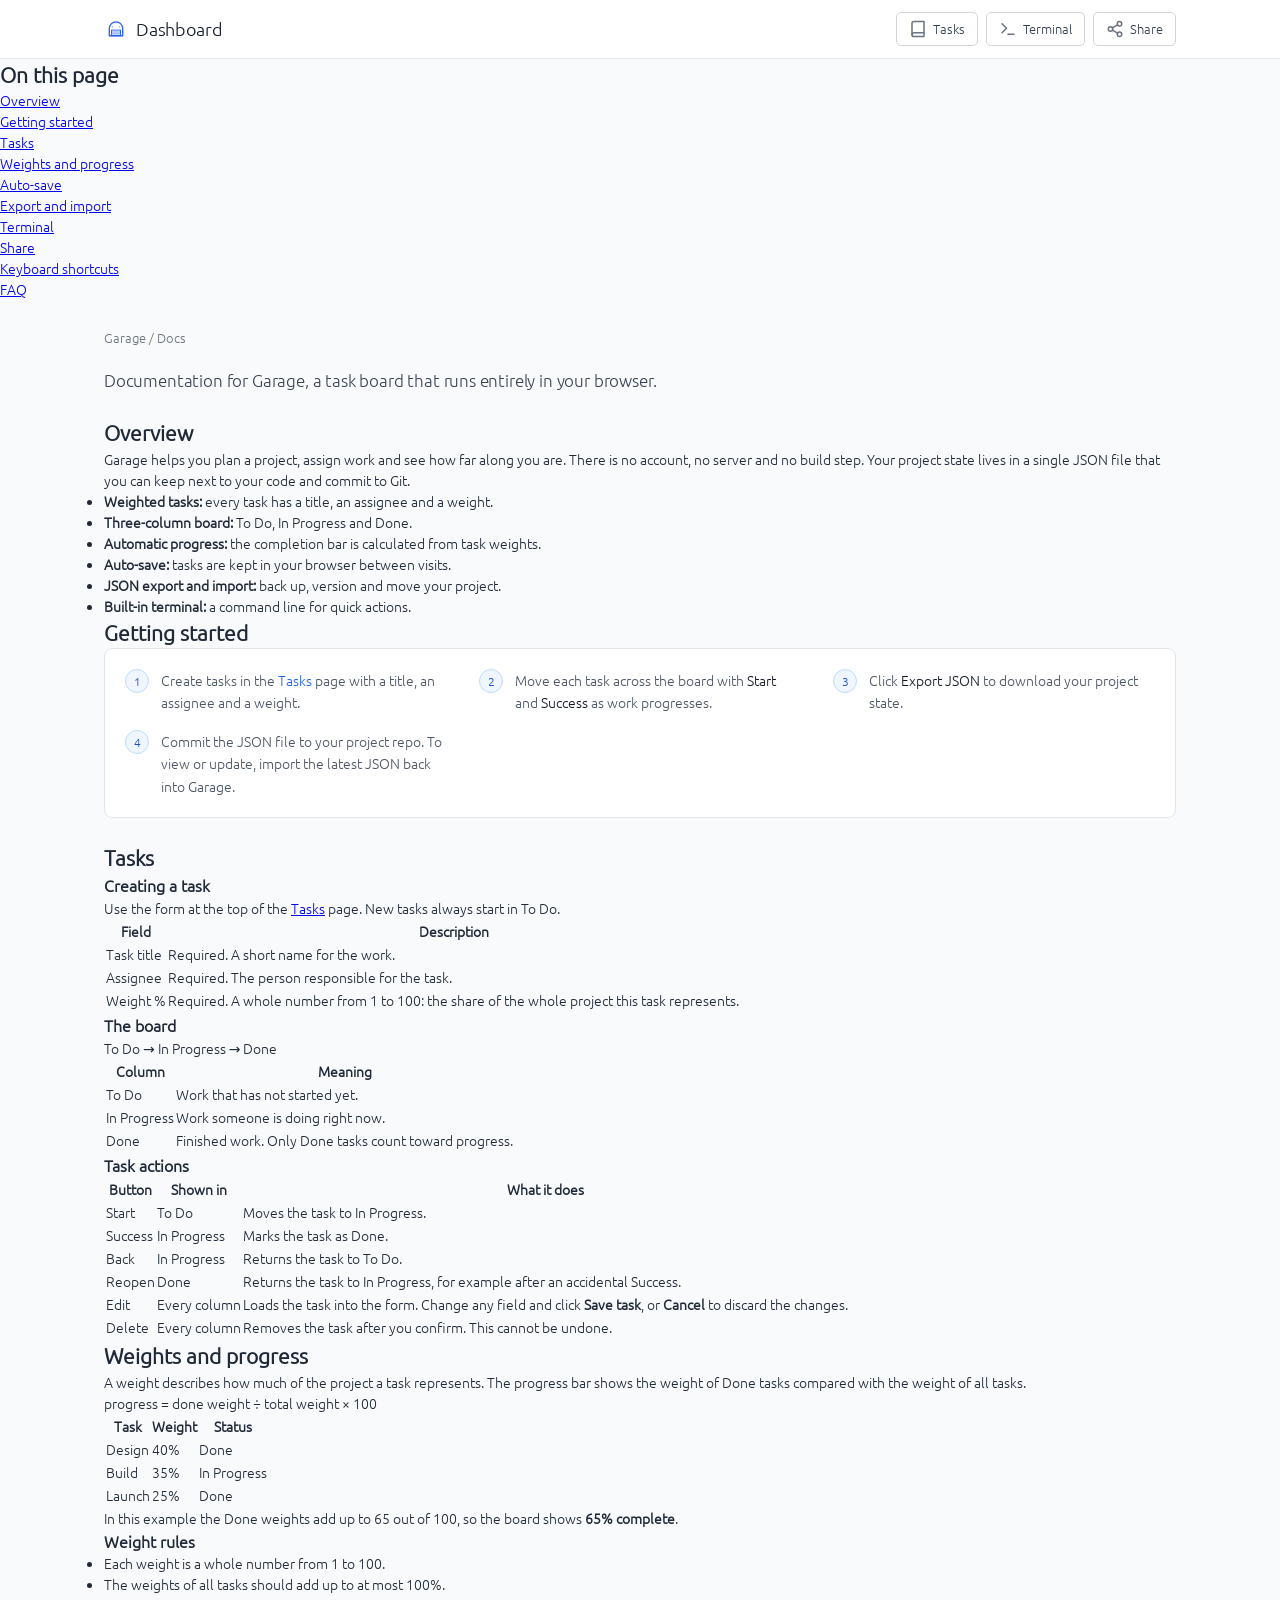
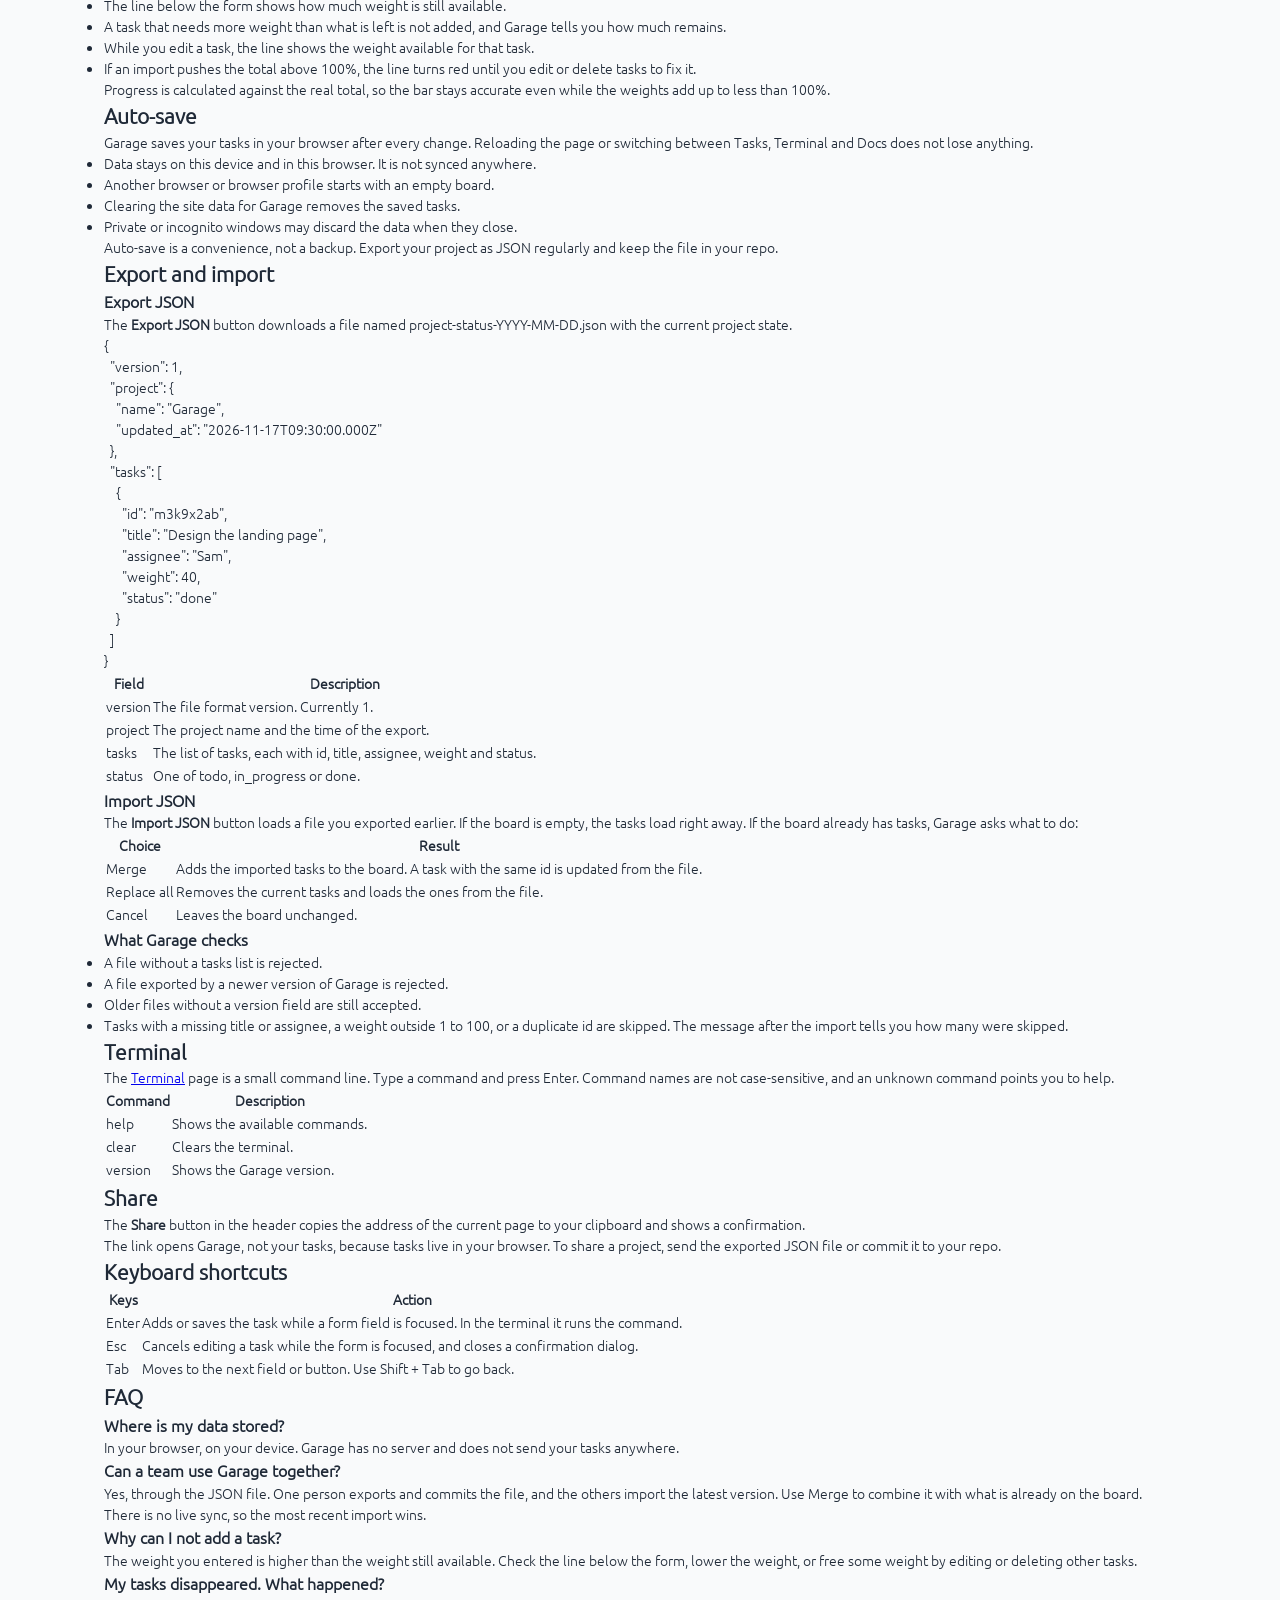
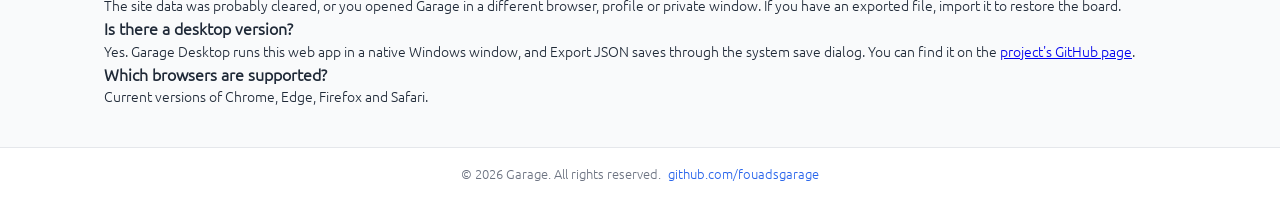
==== index.html @ c6dd8677 "Update index.html" ====
<!DOCTYPE html>
<html lang="en">
<head>
    <meta charset="UTF-8">
    <meta name="viewport" content="width=device-width, initial-scale=1.0">
    <title>Garage</title>

    <link rel="stylesheet" href="dashboard/assets/stylesheets/style.css">

    <script src="dashboard/assets/engines/engine.js" defer></script>
</head>
<body>
    <header class="dp-flex ai-center">
        <div class="brandmark dp-flex ai-center">
            <svg class="brand-logo" xmlns="http://www.w3.org/2000/svg" width="24" height="24" viewBox="0 0 512 512" aria-hidden="true">
                <path d="M112 400 V248 a144 144 0 0 1 288 0 V400 Z" fill="none" stroke="currentColor" stroke-width="28" stroke-linejoin="round"/>
                <rect x="160" y="280" width="192" height="120" fill="none" stroke="currentColor" stroke-width="20"/>
                <line x1="160" y1="320" x2="352" y2="320" stroke="currentColor" stroke-width="14" stroke-linecap="round"/>
                <line x1="160" y1="360" x2="352" y2="360" stroke="currentColor" stroke-width="14" stroke-linecap="round"/>
                <circle cx="176" cy="208" r="12" fill="currentColor"/>
                <circle cx="336" cy="208" r="12" fill="currentColor"/>
            </svg>
            <h1>Dashboard</h1>
        </div>
        <nav class="dp-flex ai-center">
            <a href="tasks.html" class="dp-flex ai-center jc-center">
                <svg xmlns="http://www.w3.org/2000/svg" width="18" height="18" viewBox="0 0 24 24"
                    fill="none" stroke="currentColor" stroke-width="2"
                    stroke-linecap="round" stroke-linejoin="round" aria-hidden="true">
                    <path d="M4 19.5A2.5 2.5 0 0 1 6.5 17H20"/>
                    <path d="M6.5 2H20v20H6.5A2.5 2.5 0 0 1 4 19.5v-15A2.5 2.5 0 0 1 6.5 2z"/>
                </svg>
                Tasks
            </a>
            <a href="terminal.html" class="dp-flex ai-center jc-center">
                <svg xmlns="http://www.w3.org/2000/svg" width="18" height="18" viewBox="0 0 24 24"
                    fill="none" stroke="currentColor" stroke-width="2"
                    stroke-linecap="round" stroke-linejoin="round" aria-hidden="true">
                    <polyline points="4 17 10 11 4 5"/>
                    <line x1="12" y1="19" x2="20" y2="19"/>
                </svg>
                Terminal
            </a>
            <a href="" class="dp-flex ai-center jc-center" id="share-btn">
                <svg xmlns="http://www.w3.org/2000/svg" width="18" height="18" viewBox="0 0 24 24"
                    fill="none" stroke="currentColor" stroke-width="2"
                    stroke-linecap="round" stroke-linejoin="round" aria-hidden="true">
                    <circle cx="18" cy="5" r="3"/>
                    <circle cx="6" cy="12" r="3"/>
                    <circle cx="18" cy="19" r="3"/>
                    <line x1="8.59" y1="13.51" x2="15.42" y2="17.49"/>
                    <line x1="15.41" y1="6.51" x2="8.59" y2="10.49"/>
                </svg>
                Share
            </a>
        </nav>
    </header>
    <main class="docs">
        <aside class="docs-nav">
            <h2>On this page</h2>
            <nav aria-label="Documentation">
                <ul>
                    <li><a href="#overview">Overview</a></li>
                    <li><a href="#getting-started">Getting started</a></li>
                    <li><a href="#tasks">Tasks</a></li>
                    <li><a href="#weights">Weights and progress</a></li>
                    <li><a href="#auto-save">Auto-save</a></li>
                    <li><a href="#export-import">Export and import</a></li>
                    <li><a href="#terminal">Terminal</a></li>
                    <li><a href="#share">Share</a></li>
                    <li><a href="#shortcuts">Keyboard shortcuts</a></li>
                    <li><a href="#faq">FAQ</a></li>
                </ul>
            </nav>
        </aside>
        <article>
            <section class="route">
                <p>Garage / Docs</p>
            </section>
            <section class="welcome-message">
                <p>Documentation for Garage, a task board that runs entirely in your browser.</p>
            </section>

            <section class="doc" id="overview">
                <h2>Overview</h2>
                <p>Garage helps you plan a project, assign work and see how far along you are. There is no account, no server and no build step. Your project state lives in a single JSON file that you can keep next to your code and commit to Git.</p>
                <ul>
                    <li><strong>Weighted tasks:</strong> every task has a title, an assignee and a weight.</li>
                    <li><strong>Three-column board:</strong> To Do, In Progress and Done.</li>
                    <li><strong>Automatic progress:</strong> the completion bar is calculated from task weights.</li>
                    <li><strong>Auto-save:</strong> tasks are kept in your browser between visits.</li>
                    <li><strong>JSON export and import:</strong> back up, version and move your project.</li>
                    <li><strong>Built-in terminal:</strong> a command line for quick actions.</li>
                </ul>
            </section>

            <section class="doc" id="getting-started">
                <h2>Getting started</h2>
                <div class="guide">
                    <div class="guide-steps">
                        <div class="step">
                            <span class="step-number">1</span>
                            <p>Create tasks in the <a href="tasks.html">Tasks</a> page with a title, an assignee and a weight.</p>
                        </div>
                        <div class="step">
                            <span class="step-number">2</span>
                            <p>Move each task across the board with <strong>Start</strong> and <strong>Success</strong> as work progresses.</p>
                        </div>
                        <div class="step">
                            <span class="step-number">3</span>
                            <p>Click <strong>Export JSON</strong> to download your project state.</p>
                        </div>
                        <div class="step">
                            <span class="step-number">4</span>
                            <p>Commit the JSON file to your project repo. To view or update, import the latest JSON back into Garage.</p>
                        </div>
                    </div>
                </div>
            </section>

            <section class="doc" id="tasks">
                <h2>Tasks</h2>

                <h3>Creating a task</h3>
                <p>Use the form at the top of the <a href="tasks.html">Tasks</a> page. New tasks always start in To Do.</p>
                <div class="table-wrap">
                    <table>
                        <thead>
                            <tr>
                                <th>Field</th>
                                <th>Description</th>
                            </tr>
                        </thead>
                        <tbody>
                            <tr>
                                <td>Task title</td>
                                <td>Required. A short name for the work.</td>
                            </tr>
                            <tr>
                                <td>Assignee</td>
                                <td>Required. The person responsible for the task.</td>
                            </tr>
                            <tr>
                                <td>Weight %</td>
                                <td>Required. A whole number from 1 to 100: the share of the whole project this task represents.</td>
                            </tr>
                        </tbody>
                    </table>
                </div>

                <h3>The board</h3>
                <div class="flow">
                    <span class="badge todo">To Do</span>
                    <span class="flow-arrow" aria-hidden="true">→</span>
                    <span class="badge progress">In Progress</span>
                    <span class="flow-arrow" aria-hidden="true">→</span>
                    <span class="badge done">Done</span>
                </div>
                <div class="table-wrap">
                    <table>
                        <thead>
                            <tr>
                                <th>Column</th>
                                <th>Meaning</th>
                            </tr>
                        </thead>
                        <tbody>
                            <tr>
                                <td>To Do</td>
                                <td>Work that has not started yet.</td>
                            </tr>
                            <tr>
                                <td>In Progress</td>
                                <td>Work someone is doing right now.</td>
                            </tr>
                            <tr>
                                <td>Done</td>
                                <td>Finished work. Only Done tasks count toward progress.</td>
                            </tr>
                        </tbody>
                    </table>
                </div>

                <h3>Task actions</h3>
                <div class="table-wrap">
                    <table>
                        <thead>
                            <tr>
                                <th>Button</th>
                                <th>Shown in</th>
                                <th>What it does</th>
                            </tr>
                        </thead>
                        <tbody>
                            <tr>
                                <td>Start</td>
                                <td>To Do</td>
                                <td>Moves the task to In Progress.</td>
                            </tr>
                            <tr>
                                <td>Success</td>
                                <td>In Progress</td>
                                <td>Marks the task as Done.</td>
                            </tr>
                            <tr>
                                <td>Back</td>
                                <td>In Progress</td>
                                <td>Returns the task to To Do.</td>
                            </tr>
                            <tr>
                                <td>Reopen</td>
                                <td>Done</td>
                                <td>Returns the task to In Progress, for example after an accidental Success.</td>
                            </tr>
                            <tr>
                                <td>Edit</td>
                                <td>Every column</td>
                                <td>Loads the task into the form. Change any field and click <strong>Save task</strong>, or <strong>Cancel</strong> to discard the changes.</td>
                            </tr>
                            <tr>
                                <td>Delete</td>
                                <td>Every column</td>
                                <td>Removes the task after you confirm. This cannot be undone.</td>
                            </tr>
                        </tbody>
                    </table>
                </div>
            </section>

            <section class="doc" id="weights">
                <h2>Weights and progress</h2>
                <p>A weight describes how much of the project a task represents. The progress bar shows the weight of Done tasks compared with the weight of all tasks.</p>
                <p><code>progress = done weight ÷ total weight × 100</code></p>

                <div class="table-wrap">
                    <table>
                        <thead>
                            <tr>
                                <th>Task</th>
                                <th>Weight</th>
                                <th>Status</th>
                            </tr>
                        </thead>
                        <tbody>
                            <tr>
                                <td>Design</td>
                                <td>40%</td>
                                <td>Done</td>
                            </tr>
                            <tr>
                                <td>Build</td>
                                <td>35%</td>
                                <td>In Progress</td>
                            </tr>
                            <tr>
                                <td>Launch</td>
                                <td>25%</td>
                                <td>Done</td>
                            </tr>
                        </tbody>
                    </table>
                </div>
                <p>In this example the Done weights add up to 65 out of 100, so the board shows <strong>65% complete</strong>.</p>

                <h3>Weight rules</h3>
                <ul>
                    <li>Each weight is a whole number from 1 to 100.</li>
                    <li>The weights of all tasks should add up to at most 100%.</li>
                    <li>The line below the form shows how much weight is still available.</li>
                    <li>A task that needs more weight than what is left is not added, and Garage tells you how much remains.</li>
                    <li>While you edit a task, the line shows the weight available for that task.</li>
                    <li>If an import pushes the total above 100%, the line turns red until you edit or delete tasks to fix it.</li>
                </ul>
                <div class="note">
                    <p>Progress is calculated against the real total, so the bar stays accurate even while the weights add up to less than 100%.</p>
                </div>
            </section>

            <section class="doc" id="auto-save">
                <h2>Auto-save</h2>
                <p>Garage saves your tasks in your browser after every change. Reloading the page or switching between Tasks, Terminal and Docs does not lose anything.</p>
                <ul>
                    <li>Data stays on this device and in this browser. It is not synced anywhere.</li>
                    <li>Another browser or browser profile starts with an empty board.</li>
                    <li>Clearing the site data for Garage removes the saved tasks.</li>
                    <li>Private or incognito windows may discard the data when they close.</li>
                </ul>
                <div class="note warning">
                    <p>Auto-save is a convenience, not a backup. Export your project as JSON regularly and keep the file in your repo.</p>
                </div>
            </section>

            <section class="doc" id="export-import">
                <h2>Export and import</h2>

                <h3>Export JSON</h3>
                <p>The <strong>Export JSON</strong> button downloads a file named <code>project-status-YYYY-MM-DD.json</code> with the current project state.</p>
<pre><code>{
  "version": 1,
  "project": {
    "name": "Garage",
    "updated_at": "2026-11-17T09:30:00.000Z"
  },
  "tasks": [
    {
      "id": "m3k9x2ab",
      "title": "Design the landing page",
      "assignee": "Sam",
      "weight": 40,
      "status": "done"
    }
  ]
}</code></pre>
                <div class="table-wrap">
                    <table>
                        <thead>
                            <tr>
                                <th>Field</th>
                                <th>Description</th>
                            </tr>
                        </thead>
                        <tbody>
                            <tr>
                                <td>version</td>
                                <td>The file format version. Currently <code>1</code>.</td>
                            </tr>
                            <tr>
                                <td>project</td>
                                <td>The project name and the time of the export.</td>
                            </tr>
                            <tr>
                                <td>tasks</td>
                                <td>The list of tasks, each with <code>id</code>, <code>title</code>, <code>assignee</code>, <code>weight</code> and <code>status</code>.</td>
                            </tr>
                            <tr>
                                <td>status</td>
                                <td>One of <code>todo</code>, <code>in_progress</code> or <code>done</code>.</td>
                            </tr>
                        </tbody>
                    </table>
                </div>

                <h3>Import JSON</h3>
                <p>The <strong>Import JSON</strong> button loads a file you exported earlier. If the board is empty, the tasks load right away. If the board already has tasks, Garage asks what to do:</p>
                <div class="table-wrap">
                    <table>
                        <thead>
                            <tr>
                                <th>Choice</th>
                                <th>Result</th>
                            </tr>
                        </thead>
                        <tbody>
                            <tr>
                                <td>Merge</td>
                                <td>Adds the imported tasks to the board. A task with the same id is updated from the file.</td>
                            </tr>
                            <tr>
                                <td>Replace all</td>
                                <td>Removes the current tasks and loads the ones from the file.</td>
                            </tr>
                            <tr>
                                <td>Cancel</td>
                                <td>Leaves the board unchanged.</td>
                            </tr>
                        </tbody>
                    </table>
                </div>

                <h3>What Garage checks</h3>
                <ul>
                    <li>A file without a <code>tasks</code> list is rejected.</li>
                    <li>A file exported by a newer version of Garage is rejected.</li>
                    <li>Older files without a <code>version</code> field are still accepted.</li>
                    <li>Tasks with a missing title or assignee, a weight outside 1 to 100, or a duplicate id are skipped. The message after the import tells you how many were skipped.</li>
                </ul>
            </section>

            <section class="doc" id="terminal">
                <h2>Terminal</h2>
                <p>The <a href="terminal.html">Terminal</a> page is a small command line. Type a command and press <kbd>Enter</kbd>. Command names are not case-sensitive, and an unknown command points you to <code>help</code>.</p>
                <div class="table-wrap">
                    <table>
                        <thead>
                            <tr>
                                <th>Command</th>
                                <th>Description</th>
                            </tr>
                        </thead>
                        <tbody>
                            <tr>
                                <td>help</td>
                                <td>Shows the available commands.</td>
                            </tr>
                            <tr>
                                <td>clear</td>
                                <td>Clears the terminal.</td>
                            </tr>
                            <tr>
                                <td>version</td>
                                <td>Shows the Garage version.</td>
                            </tr>
                        </tbody>
                    </table>
                </div>
            </section>

            <section class="doc" id="share">
                <h2>Share</h2>
                <p>The <strong>Share</strong> button in the header copies the address of the current page to your clipboard and shows a confirmation.</p>
                <div class="note">
                    <p>The link opens Garage, not your tasks, because tasks live in your browser. To share a project, send the exported JSON file or commit it to your repo.</p>
                </div>
            </section>

            <section class="doc" id="shortcuts">
                <h2>Keyboard shortcuts</h2>
                <div class="table-wrap">
                    <table>
                        <thead>
                            <tr>
                                <th>Keys</th>
                                <th>Action</th>
                            </tr>
                        </thead>
                        <tbody>
                            <tr>
                                <td><kbd>Enter</kbd></td>
                                <td>Adds or saves the task while a form field is focused. In the terminal it runs the command.</td>
                            </tr>
                            <tr>
                                <td><kbd>Esc</kbd></td>
                                <td>Cancels editing a task while the form is focused, and closes a confirmation dialog.</td>
                            </tr>
                            <tr>
                                <td><kbd>Tab</kbd></td>
                                <td>Moves to the next field or button. Use <kbd>Shift</kbd> + <kbd>Tab</kbd> to go back.</td>
                            </tr>
                        </tbody>
                    </table>
                </div>
            </section>

            <section class="doc" id="faq">
                <h2>FAQ</h2>

                <h3>Where is my data stored?</h3>
                <p>In your browser, on your device. Garage has no server and does not send your tasks anywhere.</p>

                <h3>Can a team use Garage together?</h3>
                <p>Yes, through the JSON file. One person exports and commits the file, and the others import the latest version. Use Merge to combine it with what is already on the board. There is no live sync, so the most recent import wins.</p>

                <h3>Why can I not add a task?</h3>
                <p>The weight you entered is higher than the weight still available. Check the line below the form, lower the weight, or free some weight by editing or deleting other tasks.</p>

                <h3>My tasks disappeared. What happened?</h3>
                <p>The site data was probably cleared, or you opened Garage in a different browser, profile or private window. If you have an exported file, import it to restore the board.</p>

                <h3>Is there a desktop version?</h3>
                <p>Yes. Garage Desktop runs this web app in a native Windows window, and Export JSON saves through the system save dialog. You can find it on the <a href="https://github.com/fouadsgarage" target="_blank" rel="noopener">project's GitHub page</a>.</p>

                <h3>Which browsers are supported?</h3>
                <p>Current versions of Chrome, Edge, Firefox and Safari.</p>
            </section>
        </article>
    </main>
    <footer class="dp-flex ai-center jc-center">
        <p>
            &copy; 2026 Garage. All rights reserved.
            <a href="https://github.com/fouadsgarage" target="_blank" rel="noopener">github.com/fouadsgarage</a>
        </p>
    </footer>
</body>
</html>
---- dashboard/assets/stylesheets/style.css ----
@charset "UTF-8";
@import url(./defaults.css);

:root {
    --ubuntu-font-family-083-L: ubuntu-font-family-083-L;

    --font-sans: var(--ubuntu-font-family-083-L), system-ui, -apple-system, "Segoe UI", Roboto, sans-serif;
    --font-mono: ui-monospace, "SF Mono", "Cascadia Code", Menlo, Consolas, monospace;

    --gray-50:  #f9fafb;
    --gray-100: #f3f4f6;
    --gray-200: #e5e7eb;
    --gray-300: #d1d5db;
    --gray-400: #9ca3af;
    --gray-500: #6b7280;
    --gray-600: #4b5563;
    --gray-700: #374151;
    --gray-800: #1f2937;
    --gray-900: #111827;
    --gray-950: #030712;

    --blue-50:  #eff6ff;
    --blue-100: #dbeafe;
    --blue-200: #bfdbfe;
    --blue-300: #93c5fd;
    --blue-400: #60a5fa;
    --blue-500: #3b82f6;
    --blue-600: #2563eb;
    --blue-700: #1d4ed8;
    --blue-800: #1e40af;
    --blue-900: #1e3a8a;
    --blue-950: #172554;

    --green-500: #10b981;
    --green-600: #059669;
    --green-700: #047857;

    --content-width: 1120px;
    --gutter: 24px;
    --control-h: 36px;
    --ease: 0.15s ease;
}

* {
    box-sizing: border-box;
    margin: 0;
    border: 0;
    padding: 0;
    font-family: var(--font-sans);
}

html {
    -webkit-text-size-adjust: 100%;
}

body {
    min-height: 100vh;
    display: flex;
    flex-direction: column;
    background-color: var(--gray-50);
    color: var(--gray-800);
    font-size: 14px;
    line-height: 1.5;
    -webkit-font-smoothing: antialiased;
}

a:focus-visible,
button:focus-visible,
.import-label:focus-within {
    outline: 2px solid var(--blue-500);
    outline-offset: 2px;
}

header {
    background-color: white;
    border-bottom: 1px solid var(--gray-200);
    padding: 12px max(var(--gutter), calc((100% - var(--content-width)) / 2 + var(--gutter)));
}

header .brandmark {
    margin: 0 10px 0 0;
}

header .brandmark .brand-logo {
    color: var(--blue-600);
    margin: 0 8px 0 0;
    flex-shrink: 0;
}

header .brandmark h1 {
    color: var(--gray-900);
    font-size: 18px;
    font-weight: 500;
    letter-spacing: -0.01em;
}

header nav {
    display: flex;
    align-items: center;
    gap: 8px;
    margin-left: auto;
}

header nav a {
    gap: 6px;
    text-decoration: none;
    color: var(--gray-700);
    font-size: 13px;
    font-weight: 500;
    background-color: white;
    border: 1px solid var(--gray-300);
    border-radius: 5px;
    padding: 6px 12px;
    transition: background-color var(--ease), border-color var(--ease);
}

header nav a svg {
    margin: 0;
    color: var(--gray-500);
    flex-shrink: 0;
}

header nav a#back-btn {
    color: var(--gray-600);
}

main {
    flex: 1;
}

main article {
    max-width: var(--content-width);
    margin: 0 auto;
    padding: 28px var(--gutter) 40px;
}

main article .route {
    color: var(--gray-500);
    font-size: 13px;
    margin: 0 0 20px 0;
}

main article .welcome-message {
    margin: 0 0 24px 0;
}

main article .welcome-message p {
    color: var(--gray-700);
    font-size: 17px;
    font-weight: 500;
    letter-spacing: -0.01em;
}

main article .guide {
    margin: 0 0 24px 0;
    background-color: white;
    border: 1px solid var(--gray-200);
    border-radius: 8px;
    padding: 20px;
}

main article .guide h2 {
    color: var(--gray-900);
    font-size: 15px;
    font-weight: 500;
    margin: 0 0 16px 0;
}

main article .guide .guide-steps {
    display: grid;
    grid-template-columns: repeat(auto-fit, minmax(260px, 1fr));
    gap: 16px 32px;
}

main article .guide .guide-steps .step {
    display: flex;
    align-items: flex-start;
    gap: 12px;
    margin: 0;
}

main article .guide .guide-steps .step .step-number {
    flex-shrink: 0;
    width: 24px;
    height: 24px;
    display: flex;
    align-items: center;
    justify-content: center;
    background-color: var(--blue-50);
    color: var(--blue-700);
    border: 1px solid var(--blue-200);
    border-radius: 50%;
    font-size: 12px;
    font-weight: 500;
}

main article .guide .guide-steps .step p {
    color: var(--gray-600);
    font-size: 14px;
    line-height: 1.6;
}

main article .guide .guide-steps .step p a {
    color: var(--blue-600);
    font-weight: 500;
    text-decoration: none;
}

main article .guide .guide-steps .step p strong {
    color: var(--gray-900);
    font-weight: 500;
}

main article .terminal,
main article .terminal * {
    font-family: var(--font-mono);
}

main article .terminal {
    background-color: var(--gray-900);
    border: 1px solid var(--gray-800);
    border-radius: 8px;
    overflow: hidden;
    transition: border-color var(--ease), box-shadow var(--ease);
}

main article .terminal:focus-within {
    border-color: var(--blue-500);
    box-shadow: 0 0 0 3px rgba(59, 130, 246, 0.25);
}

main article .terminal .terminal-body {
    padding: 16px;
    min-height: 240px;
    max-height: 60vh;
    overflow-y: auto;
    color: var(--gray-400);
    font-size: 13px;
    line-height: 1.7;
}

main article .terminal .terminal-body .line {
    margin: 0 0 4px 0;
    white-space: pre-wrap;
    overflow-wrap: anywhere;
}

main article .terminal .terminal-body .line.cmd {
    color: var(--gray-100);
}

main article .terminal .terminal-body code {
    color: var(--blue-300);
    background-color: rgba(96, 165, 250, 0.12);
    border-radius: 3px;
    padding: 1px 6px;
}

main article .terminal .terminal-input {
    display: flex;
    align-items: center;
    gap: 8px;
    padding: 12px 16px;
    border-top: 1px solid var(--gray-800);
    background-color: rgba(255, 255, 255, 0.03);
}

main article .terminal .terminal-input .prompt {
    color: var(--blue-400);
    font-weight: 700;
}

main article .terminal .terminal-input input {
    width: 100%;
    background-color: transparent;
    color: var(--gray-100);
    caret-color: var(--blue-400);
    font-size: 13px;
    outline: none;
}

main article .terminal .terminal-input input::placeholder {
    color: var(--gray-600);
}

main article .tasks-board {
    margin: 0;
}

main article .tasks-board .board-header {
    margin: 0 0 20px 0;
}

main article .tasks-board .board-header h2 {
    color: var(--gray-900);
    font-size: 18px;
    font-weight: 500;
    letter-spacing: -0.01em;
    margin: 0 0 12px 0;
}

main article .tasks-board .board-header .progress-bar {
    width: 100%;
    height: 8px;
    background-color: var(--gray-200);
    border-radius: 999px;
    overflow: hidden;
    margin: 0 0 6px 0;
}

main article .tasks-board .board-header .progress-bar .progress-fill {
    height: 100%;
    background-color: var(--blue-600);
    border-radius: 999px;
    transition: width 0.3s ease;
}

main article .tasks-board .board-header .progress-text {
    color: var(--gray-600);
    font-size: 13px;
    font-variant-numeric: tabular-nums;
}

main article .tasks-board .task-create {
    display: flex;
    gap: 8px;
    margin: 0 0 20px 0;
    background-color: white;
    border: 1px solid var(--gray-200);
    border-radius: 8px;
    padding: 12px;
}

main article .tasks-board .task-create input {
    flex: 1 1 0;
    min-width: 0;
    height: var(--control-h);
    border: 1px solid var(--gray-300);
    border-radius: 5px;
    padding: 0 10px;
    font-size: 13px;
    color: var(--gray-900);
    background-color: white;
    transition: border-color var(--ease), box-shadow var(--ease);
}

main article .tasks-board .task-create input[name="title"] {
    flex: 2 1 0;
}

main article .tasks-board .task-create input[name="weight"] {
    flex: 0 0 110px;
}

main article .tasks-board .task-create input::placeholder {
    color: var(--gray-400);
}

main article .tasks-board .task-create input:focus {
    outline: none;
    border-color: var(--blue-500);
    box-shadow: 0 0 0 3px rgba(59, 130, 246, 0.2);
}

main article .tasks-board .task-create button {
    height: var(--control-h);
    background-color: var(--blue-600);
    color: white;
    border-radius: 5px;
    padding: 0 16px;
    font-size: 13px;
    font-weight: 500;
    cursor: pointer;
    white-space: nowrap;
    transition: background-color var(--ease);
}

main article .tasks-board .board-columns {
    display: flex;
    gap: 16px;
}

main article .tasks-board .board-columns .column {
    flex: 1;
    min-width: 0;
    min-height: 200px;
    background-color: var(--gray-100);
    border: 1px solid var(--gray-200);
    border-top: 3px solid var(--gray-400);
    border-radius: 8px;
    padding: 12px;
}

main article .tasks-board .board-columns .column[data-status="in_progress"] {
    border-top-color: var(--blue-500);
}

main article .tasks-board .board-columns .column[data-status="done"] {
    border-top-color: var(--green-500);
}

main article .tasks-board .board-columns .column h3 {
    color: var(--gray-700);
    font-size: 13px;
    font-weight: 500;
    margin: 0 0 12px 0;
}

main article .tasks-board .board-columns .column .task-card {
    background-color: white;
    border: 1px solid var(--gray-200);
    border-radius: 6px;
    padding: 12px;
    margin: 0 0 8px 0;
    transition: border-color var(--ease), box-shadow var(--ease);
}

main article .tasks-board .board-columns .column .task-card:last-child {
    margin-bottom: 0;
}

main article .tasks-board .board-columns .column .task-card.done {
    background-color: var(--gray-50);
}

main article .tasks-board .board-columns .column .task-card.done .task-title {
    color: var(--gray-500);
    text-decoration: line-through;
    text-decoration-color: var(--gray-300);
}

main article .tasks-board .board-columns .column .task-card .task-title {
    color: var(--gray-900);
    font-size: 14px;
    font-weight: 500;
    line-height: 1.4;
    margin: 0 0 4px 0;
    overflow-wrap: anywhere;
}

main article .tasks-board .board-columns .column .task-card .task-meta {
    color: var(--gray-500);
    font-size: 12px;
    margin: 0 0 12px 0;
}

main article .tasks-board .board-columns .column .task-card .task-meta:last-child {
    margin-bottom: 0;
}

main article .tasks-board .board-columns .column .task-card .btn-start,
main article .tasks-board .board-columns .column .task-card .btn-success {
    border-radius: 4px;
    padding: 5px 12px;
    font-size: 12px;
    font-weight: 500;
    cursor: pointer;
    transition: background-color var(--ease), border-color var(--ease);
}

main article .tasks-board .board-columns .column .task-card .btn-start {
    background-color: white;
    color: var(--gray-700);
    border: 1px solid var(--gray-300);
}

main article .tasks-board .board-columns .column .task-card .btn-success {
    background-color: var(--green-600);
    color: white;
}

main article .tasks-board .task-actions {
    display: flex;
    gap: 8px;
    margin: 20px 0 0 0;
}

main article .tasks-board .task-actions button,
main article .tasks-board .task-actions .import-label {
    display: inline-flex;
    align-items: center;
    height: var(--control-h);
    margin: 0;
    border: 1px solid var(--gray-300);
    border-radius: 5px;
    padding: 0 14px;
    font-size: 13px;
    font-weight: 500;
    color: var(--gray-700);
    background-color: white;
    cursor: pointer;
    transition: background-color var(--ease), border-color var(--ease);
}

footer {
    margin-top: auto;
    padding: 16px;
    background-color: white;
    border-top: 1px solid var(--gray-200);
    text-align: center;
}

footer p {
    color: var(--gray-500);
    font-size: 13px;
}

footer p a {
    color: var(--blue-600);
    font-weight: 500;
    text-decoration: none;
    margin-left: 4px;
    transition: color var(--ease);
}

.toast {
    position: fixed;
    left: 50%;
    bottom: 24px;
    z-index: 1000;
    transform: translate(-50%, 8px);
    background-color: var(--gray-900);
    color: white;
    font-size: 13px;
    padding: 10px 16px;
    border-radius: 6px;
    box-shadow: 0 4px 12px rgba(17, 24, 39, 0.2);
    opacity: 0;
    pointer-events: none;
    transition: opacity 0.2s ease, transform 0.2s ease;
}

.toast.show {
    opacity: 1;
    transform: translate(-50%, 0);
}

@media (hover: hover) and (pointer: fine) {
    header nav a:hover {
        background-color: var(--gray-50);
        border-color: var(--gray-400);
    }

    main article .guide .guide-steps .step p a:hover {
        text-decoration: underline;
    }

    main article .tasks-board .task-create button:hover {
        background-color: var(--blue-700);
    }

    main article .tasks-board .board-columns .column .task-card:hover {
        border-color: var(--gray-300);
        box-shadow: 0 2px 6px rgba(17, 24, 39, 0.08);
    }

    main article .tasks-board .board-columns .column .task-card .btn-start:hover {
        background-color: var(--gray-100);
        border-color: var(--gray-400);
    }

    main article .tasks-board .board-columns .column .task-card .btn-success:hover {
        background-color: var(--green-700);
    }

    main article .tasks-board .task-actions button:hover,
    main article .tasks-board .task-actions .import-label:hover {
        background-color: var(--gray-50);
        border-color: var(--gray-400);
    }

    footer p a:hover {
        color: var(--blue-700);
        text-decoration: underline;
    }
}

@media (hover: none) and (pointer: coarse) {
    :root {
        --control-h: 44px;
    }

    header nav a {
        padding: 10px 14px;
    }

    main article .tasks-board .board-columns .column .task-card .btn-start,
    main article .tasks-board .board-columns .column .task-card .btn-success {
        padding: 10px 16px;
    }
}

@media (max-width: 640px) {
    :root {
        --gutter: 16px;
    }

    header {
        flex-wrap: wrap;
        gap: 8px;
    }

    header .brandmark {
        margin: 0;
    }

    header nav {
        flex-wrap: wrap;
        margin-left: 0;
    }

    main article {
        padding-top: 20px;
    }

    main article .terminal .terminal-body {
        min-height: 180px;
    }

    main article .tasks-board .task-create,
    main article .tasks-board .board-columns,
    main article .tasks-board .task-actions {
        flex-direction: column;
    }

    main article .tasks-board .task-create input[name="title"],
    main article .tasks-board .task-create input[name="weight"] {
        flex: 0 0 auto;
    }

    main article .tasks-board .board-columns .column {
        min-height: 0;
    }
}

@media (prefers-reduced-motion: reduce) {
    * {
        transition: none !important;
    }
}
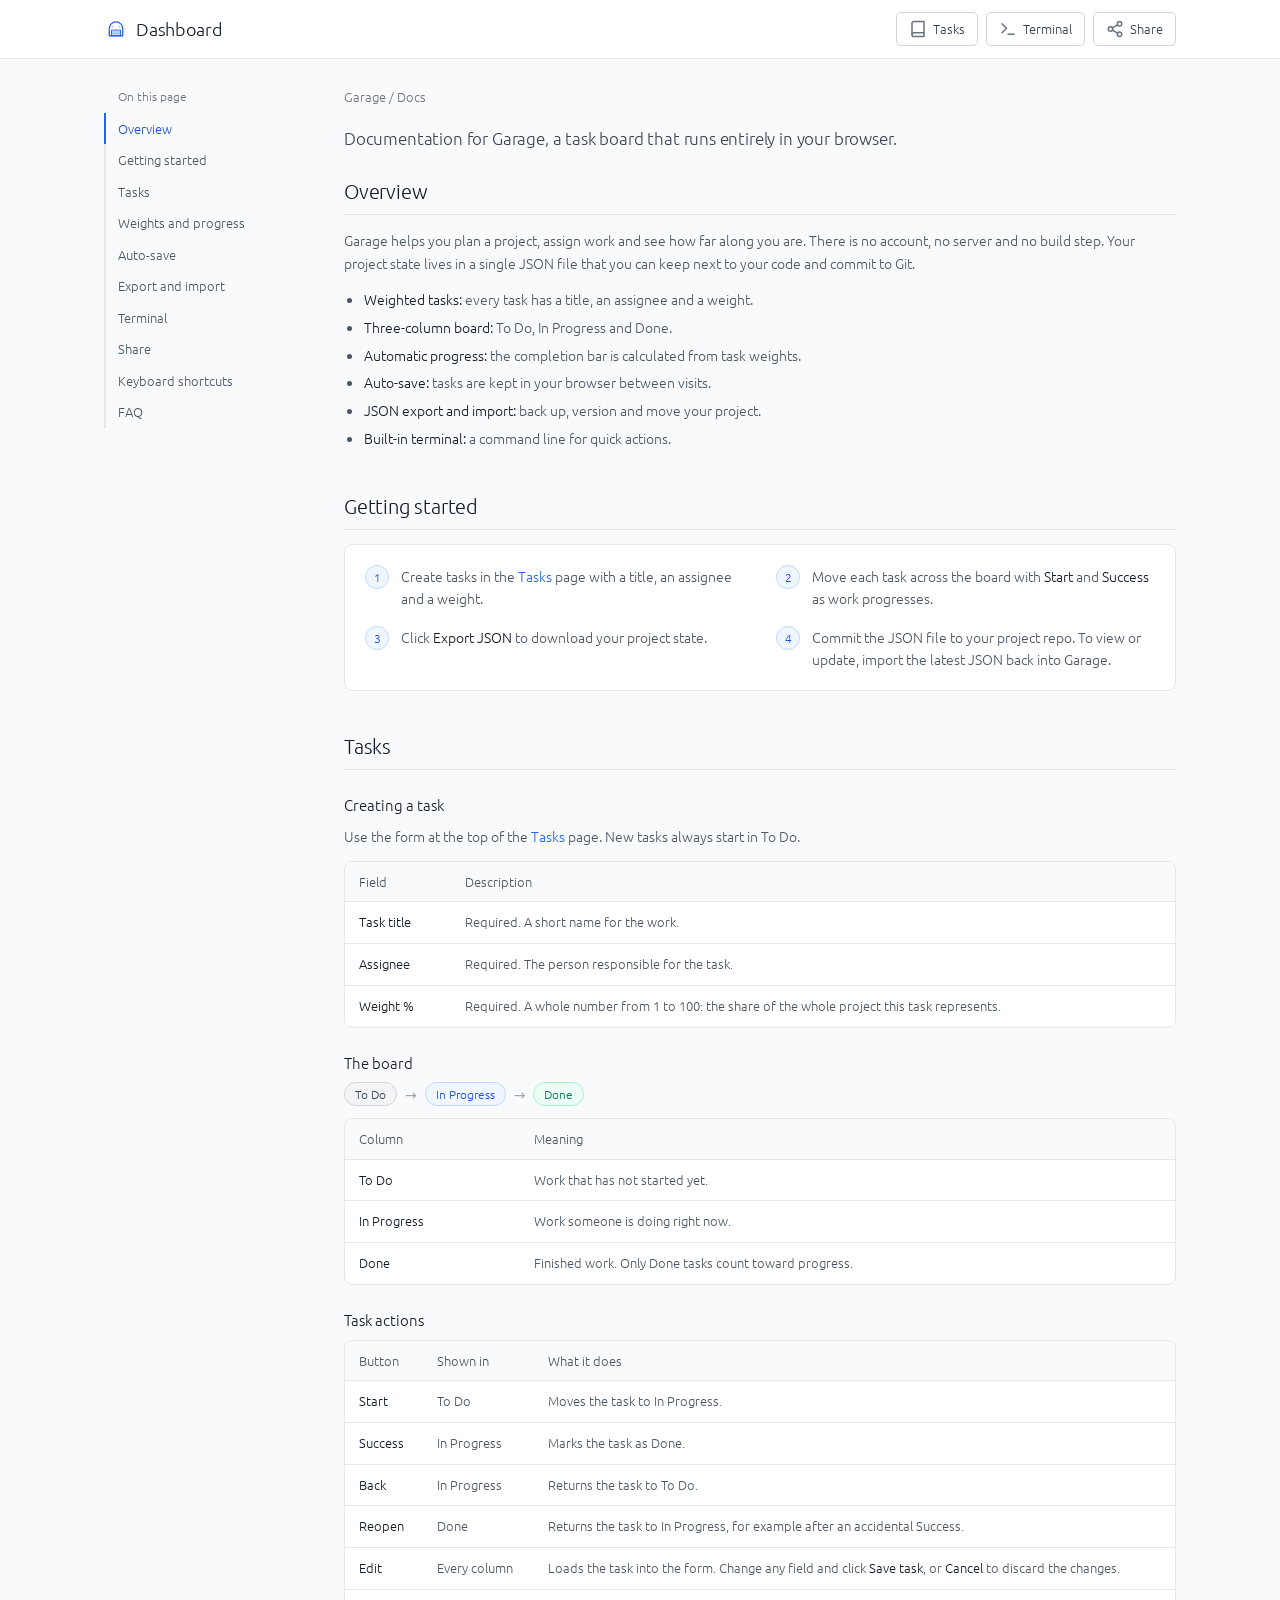
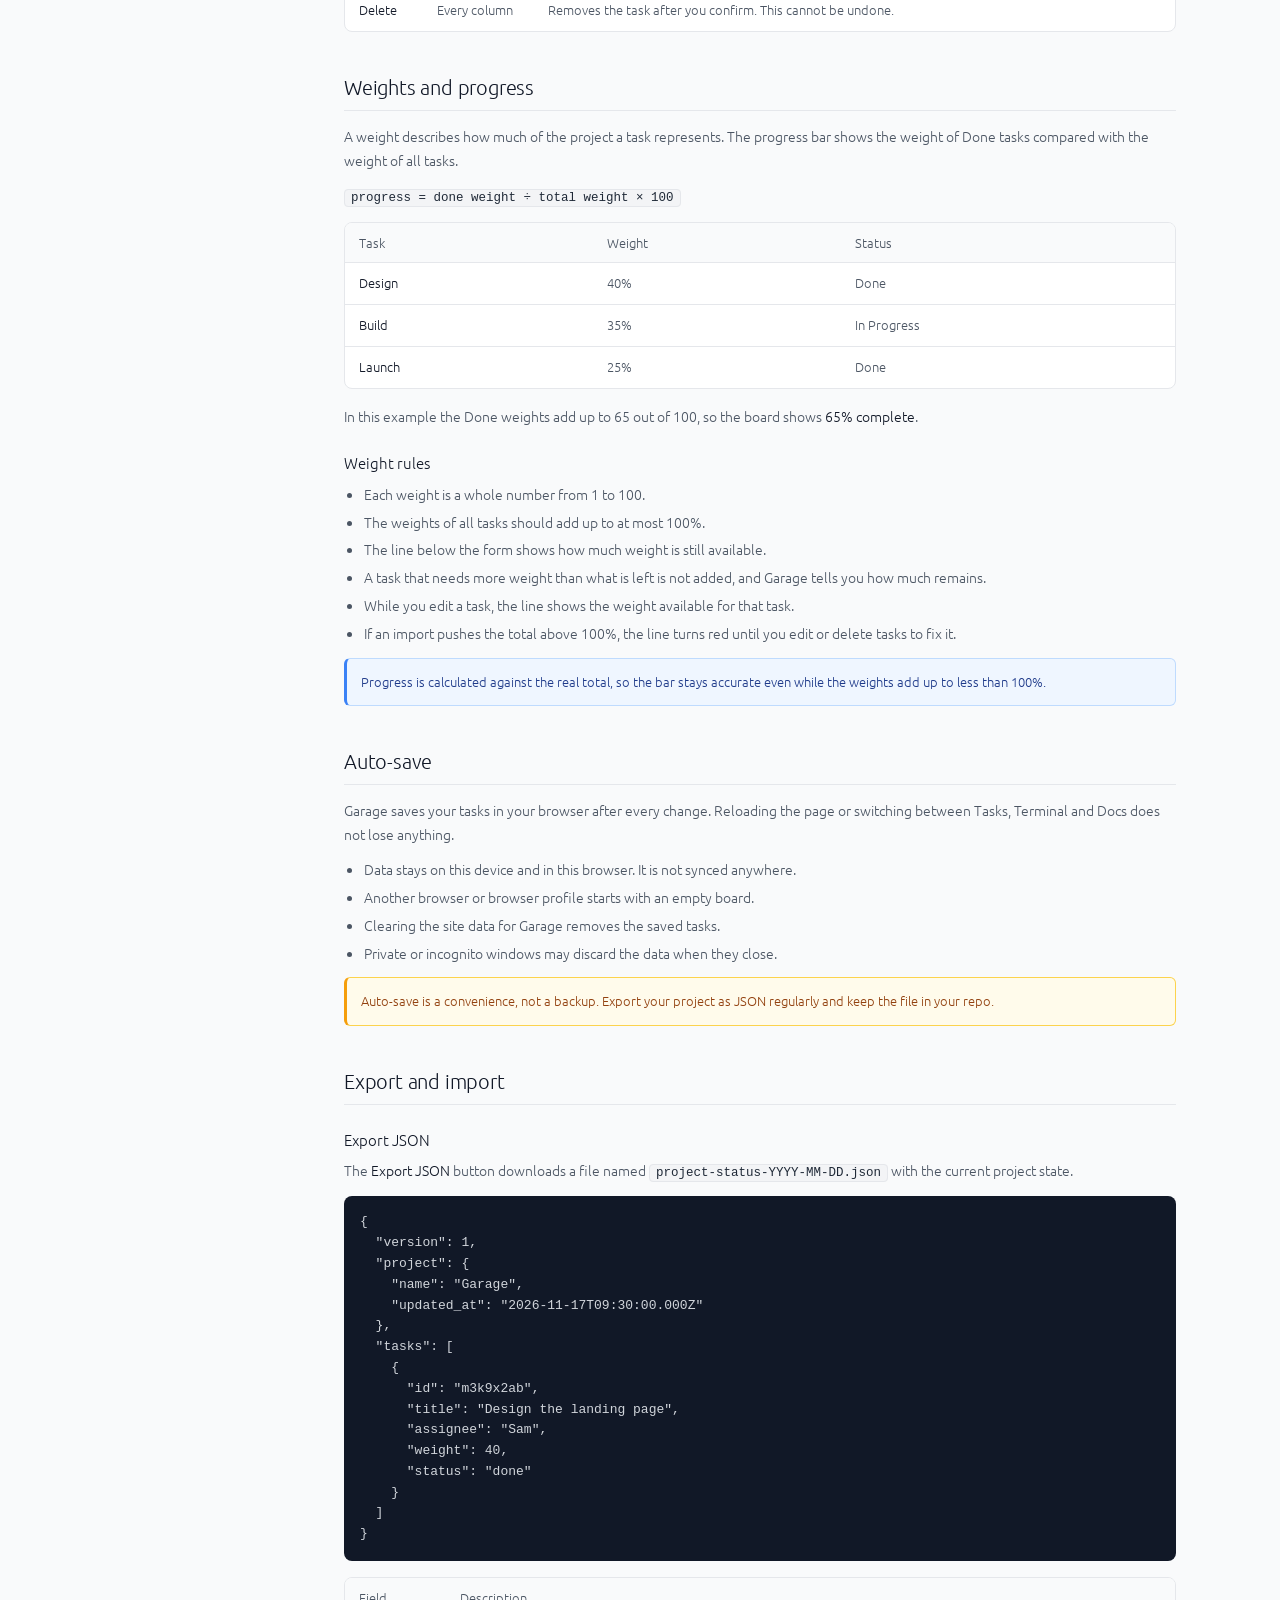
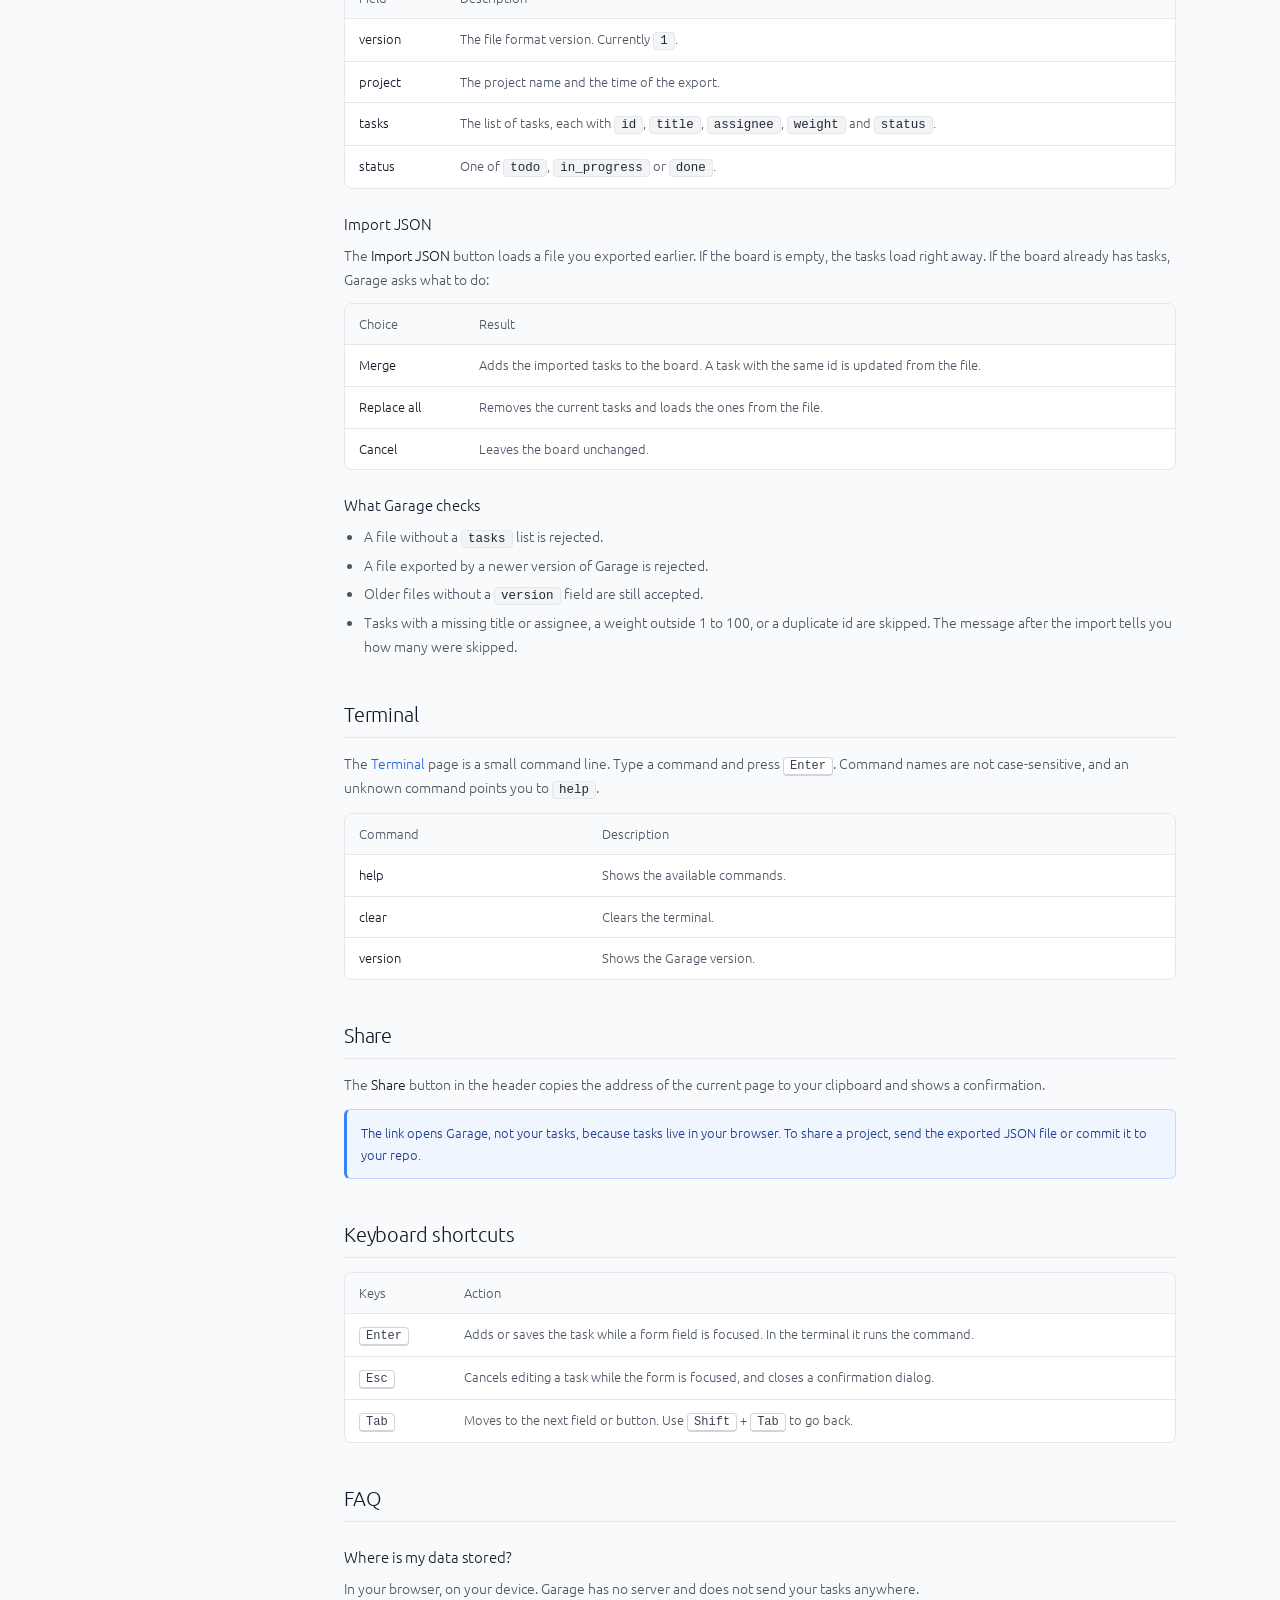
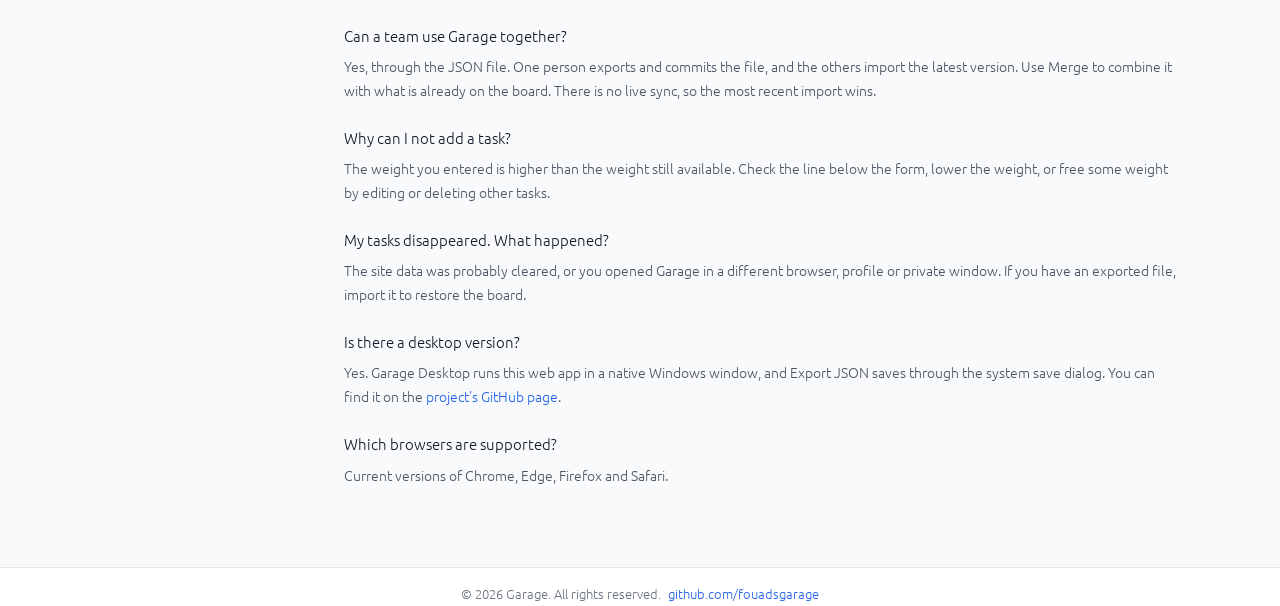
==== commit 0a13c600: "Update index.html" ====
--- a/index.html
+++ b/index.html
@@ -457,7 +457,7 @@
                 <p>The site data was probably cleared, or you opened Garage in a different browser, profile or private window. If you have an exported file, import it to restore the board.</p>
 
                 <h3>Is there a desktop version?</h3>
-                <p>Yes. Garage Desktop runs this web app in a native Windows window, and Export JSON saves through the system save dialog. You can find it on the <a href="https://github.com/fouadsgarage" target="_blank" rel="noopener">project's GitHub page</a>.</p>
+                <p>Yes. Garage Desktop runs this web app in a native Windows window, and Export JSON saves through the system save dialog. You can find it on the <a href="https://github.com/fouadsgarage/garage-desktop" target="_blank" rel="noopener">project's GitHub page</a>.</p>
 
                 <h3>Which browsers are supported?</h3>
                 <p>Current versions of Chrome, Edge, Firefox and Safari.</p>
--- a/dashboard/assets/stylesheets/style.css
+++ b/dashboard/assets/stylesheets/style.css
@@ -35,6 +35,19 @@
     --green-600: #059669;
     --green-700: #047857;
 
+    --red-50:  #fef2f2;
+    --red-300: #fca5a5;
+    --red-600: #dc2626;
+    --red-700: #b91c1c;
+
+    --green-50:  #ecfdf5;
+    --green-200: #a7f3d0;
+
+    --amber-50:  #fffbeb;
+    --amber-300: #fcd34d;
+    --amber-500: #f59e0b;
+    --amber-800: #92400e;
+
     --content-width: 1120px;
     --gutter: 24px;
     --control-h: 36px;
@@ -51,6 +64,7 @@
 
 html {
     -webkit-text-size-adjust: 100%;
+    scroll-behavior: smooth;
 }
 
 body {
@@ -211,6 +225,273 @@
     font-weight: 500;
 }
 
+main.docs {
+    display: flex;
+    align-items: flex-start;
+    gap: 40px;
+    width: 100%;
+    max-width: var(--content-width);
+    margin: 0 auto;
+    padding: 28px var(--gutter) 40px;
+}
+
+main.docs article {
+    flex: 1;
+    min-width: 0;
+    max-width: none;
+    margin: 0;
+    padding: 0;
+}
+
+main.docs .docs-nav {
+    position: sticky;
+    top: 24px;
+    flex: 0 0 200px;
+}
+
+main.docs .docs-nav h2 {
+    color: var(--gray-500);
+    font-size: 12px;
+    font-weight: 500;
+    margin: 0 0 8px 14px;
+}
+
+main.docs .docs-nav ul {
+    list-style: none;
+}
+
+main.docs .docs-nav a {
+    display: block;
+    padding: 6px 12px;
+    border-left: 2px solid var(--gray-200);
+    color: var(--gray-600);
+    font-size: 13px;
+    text-decoration: none;
+    transition: color var(--ease), border-color var(--ease);
+}
+
+main.docs .docs-nav a.active {
+    color: var(--blue-700);
+    border-left-color: var(--blue-600);
+    font-weight: 500;
+}
+
+main article .doc {
+    margin: 0 0 40px 0;
+    scroll-margin-top: 24px;
+}
+
+main article .doc h2 {
+    color: var(--gray-900);
+    font-size: 20px;
+    font-weight: 500;
+    letter-spacing: -0.01em;
+    margin: 0 0 14px 0;
+    padding: 0 0 8px 0;
+    border-bottom: 1px solid var(--gray-200);
+}
+
+main article .doc h3 {
+    color: var(--gray-900);
+    font-size: 15px;
+    font-weight: 500;
+    margin: 24px 0 8px 0;
+}
+
+main article .doc p {
+    color: var(--gray-600);
+    font-size: 14px;
+    line-height: 1.7;
+    margin: 0 0 12px 0;
+}
+
+main article .doc ul {
+    color: var(--gray-600);
+    font-size: 14px;
+    line-height: 1.7;
+    padding: 0 0 0 20px;
+    margin: 0 0 12px 0;
+}
+
+main article .doc li {
+    margin: 0 0 4px 0;
+}
+
+main article .doc strong {
+    color: var(--gray-900);
+    font-weight: 500;
+}
+
+main article .doc a {
+    color: var(--blue-600);
+    font-weight: 500;
+    text-decoration: none;
+}
+
+main article .doc code,
+main article .doc pre,
+main article .doc kbd {
+    font-family: var(--font-mono);
+}
+
+main article .doc code {
+    color: var(--gray-800);
+    font-size: 12.5px;
+    background-color: var(--gray-100);
+    border: 1px solid var(--gray-200);
+    border-radius: 4px;
+    padding: 1px 6px;
+}
+
+main article .doc pre {
+    background-color: var(--gray-900);
+    color: var(--gray-300);
+    border-radius: 8px;
+    padding: 16px;
+    margin: 0 0 16px 0;
+    overflow-x: auto;
+    font-size: 13px;
+    line-height: 1.6;
+}
+
+main article .doc pre code {
+    background-color: transparent;
+    color: inherit;
+    border: 0;
+    border-radius: 0;
+    padding: 0;
+    font-size: inherit;
+}
+
+main article .doc kbd {
+    color: var(--gray-700);
+    font-size: 12px;
+    background-color: white;
+    border: 1px solid var(--gray-300);
+    border-bottom-width: 2px;
+    border-radius: 4px;
+    padding: 1px 6px;
+}
+
+main article .doc .table-wrap {
+    overflow-x: auto;
+    background-color: white;
+    border: 1px solid var(--gray-200);
+    border-radius: 8px;
+    margin: 0 0 16px 0;
+}
+
+main article .doc table {
+    width: 100%;
+    border-collapse: collapse;
+    font-size: 13px;
+}
+
+main article .doc th {
+    background-color: var(--gray-50);
+    color: var(--gray-600);
+    font-weight: 500;
+    text-align: left;
+    padding: 10px 14px;
+    border-bottom: 1px solid var(--gray-200);
+    white-space: nowrap;
+}
+
+main article .doc td {
+    color: var(--gray-600);
+    line-height: 1.6;
+    padding: 10px 14px;
+    border-bottom: 1px solid var(--gray-200);
+    vertical-align: top;
+}
+
+main article .doc tr:last-child td {
+    border-bottom: 0;
+}
+
+main article .doc td:first-child {
+    color: var(--gray-900);
+    white-space: nowrap;
+}
+
+main article .doc .note {
+    background-color: var(--blue-50);
+    border: 1px solid var(--blue-200);
+    border-left: 3px solid var(--blue-500);
+    border-radius: 6px;
+    padding: 12px 14px;
+    margin: 0 0 16px 0;
+}
+
+main article .doc .note p {
+    color: var(--blue-900);
+    font-size: 13px;
+    margin: 0;
+}
+
+main article .doc .note.warning {
+    background-color: var(--amber-50);
+    border-color: var(--amber-300);
+    border-left-color: var(--amber-500);
+}
+
+main article .doc .note.warning p {
+    color: var(--amber-800);
+}
+
+main article .doc .flow {
+    display: flex;
+    align-items: center;
+    flex-wrap: wrap;
+    gap: 8px;
+    margin: 0 0 12px 0;
+}
+
+main article .doc .flow .flow-arrow {
+    color: var(--gray-400);
+    font-size: 14px;
+}
+
+main article .doc .badge {
+    display: inline-flex;
+    align-items: center;
+    border: 1px solid;
+    border-radius: 999px;
+    padding: 2px 10px;
+    font-size: 12px;
+    font-weight: 500;
+}
+
+main article .doc .badge.todo {
+    color: var(--gray-700);
+    background-color: var(--gray-100);
+    border-color: var(--gray-300);
+}
+
+main article .doc .badge.progress {
+    color: var(--blue-700);
+    background-color: var(--blue-50);
+    border-color: var(--blue-200);
+}
+
+main article .doc .badge.done {
+    color: var(--green-700);
+    background-color: var(--green-50);
+    border-color: var(--green-200);
+}
+
+main article .doc .guide {
+    margin: 0 0 16px 0;
+}
+
+main article .doc .guide .guide-steps {
+    grid-template-columns: repeat(2, minmax(0, 1fr));
+}
+
+main article .doc .guide .guide-steps .step p {
+    margin: 0;
+}
+
 main article .terminal,
 main article .terminal * {
     font-family: var(--font-mono);
@@ -373,6 +654,28 @@
     cursor: pointer;
     white-space: nowrap;
     transition: background-color var(--ease);
+}
+
+main article .tasks-board .task-create.editing {
+    background-color: var(--blue-50);
+    border-color: var(--blue-300);
+}
+
+main article .tasks-board .task-create button.btn-cancel {
+    background-color: white;
+    color: var(--gray-700);
+    border: 1px solid var(--gray-300);
+}
+
+main article .tasks-board .weight-hint {
+    margin: -10px 0 20px 2px;
+    color: var(--gray-600);
+    font-size: 13px;
+    font-variant-numeric: tabular-nums;
+}
+
+main article .tasks-board .weight-hint.over {
+    color: var(--red-600);
 }
 
 main article .tasks-board .board-columns {
@@ -444,12 +747,11 @@
     margin: 0 0 12px 0;
 }
 
-main article .tasks-board .board-columns .column .task-card .task-meta:last-child {
-    margin-bottom: 0;
-}
-
 main article .tasks-board .board-columns .column .task-card .btn-start,
-main article .tasks-board .board-columns .column .task-card .btn-success {
+main article .tasks-board .board-columns .column .task-card .btn-success,
+main article .tasks-board .board-columns .column .task-card .btn-back,
+main article .tasks-board .board-columns .column .task-card .btn-edit,
+main article .tasks-board .board-columns .column .task-card .btn-delete {
     border-radius: 4px;
     padding: 5px 12px;
     font-size: 12px;
@@ -458,7 +760,9 @@
     transition: background-color var(--ease), border-color var(--ease);
 }
 
-main article .tasks-board .board-columns .column .task-card .btn-start {
+main article .tasks-board .board-columns .column .task-card .btn-start,
+main article .tasks-board .board-columns .column .task-card .btn-back,
+main article .tasks-board .board-columns .column .task-card .btn-edit {
     background-color: white;
     color: var(--gray-700);
     border: 1px solid var(--gray-300);
@@ -467,6 +771,22 @@
 main article .tasks-board .board-columns .column .task-card .btn-success {
     background-color: var(--green-600);
     color: white;
+}
+
+main article .tasks-board .board-columns .column .task-card .btn-delete {
+    background-color: white;
+    color: var(--red-600);
+    border: 1px solid var(--gray-300);
+}
+
+main article .tasks-board .board-columns .column .task-card .task-buttons {
+    display: flex;
+    flex-wrap: wrap;
+    gap: 6px;
+}
+
+main article .tasks-board .board-columns .column .task-card .btn-edit {
+    margin-left: auto;
 }
 
 main article .tasks-board .task-actions {
@@ -492,6 +812,61 @@
     transition: background-color var(--ease), border-color var(--ease);
 }
 
+.dialog {
+    margin: auto;
+    width: min(420px, calc(100vw - 32px));
+    background-color: white;
+    color: var(--gray-800);
+    border: 1px solid var(--gray-200);
+    border-radius: 8px;
+    padding: 20px;
+    box-shadow: 0 12px 32px rgba(17, 24, 39, 0.2);
+}
+
+.dialog::backdrop {
+    background-color: rgba(17, 24, 39, 0.45);
+}
+
+.dialog .dialog-message {
+    color: var(--gray-700);
+    font-size: 14px;
+    line-height: 1.6;
+    margin: 0 0 20px 0;
+    overflow-wrap: anywhere;
+}
+
+.dialog .dialog-actions {
+    display: flex;
+    flex-wrap: wrap;
+    justify-content: flex-end;
+    gap: 8px;
+}
+
+.dialog .dialog-actions button {
+    height: var(--control-h);
+    border: 1px solid var(--gray-300);
+    border-radius: 5px;
+    padding: 0 14px;
+    font-size: 13px;
+    font-weight: 500;
+    color: var(--gray-700);
+    background-color: white;
+    cursor: pointer;
+    transition: background-color var(--ease), border-color var(--ease);
+}
+
+.dialog .dialog-actions button.primary {
+    background-color: var(--blue-600);
+    border-color: var(--blue-600);
+    color: white;
+}
+
+.dialog .dialog-actions button.danger {
+    background-color: var(--red-600);
+    border-color: var(--red-600);
+    color: white;
+}
+
 footer {
     margin-top: auto;
     padding: 16px;
@@ -518,6 +893,9 @@
     left: 50%;
     bottom: 24px;
     z-index: 1000;
+    width: max-content;
+    max-width: calc(100vw - 32px);
+    text-align: center;
     transform: translate(-50%, 8px);
     background-color: var(--gray-900);
     color: white;
@@ -554,9 +932,36 @@
         box-shadow: 0 2px 6px rgba(17, 24, 39, 0.08);
     }
 
-    main article .tasks-board .board-columns .column .task-card .btn-start:hover {
+    main article .tasks-board .board-columns .column .task-card .btn-start:hover,
+    main article .tasks-board .board-columns .column .task-card .btn-back:hover,
+    main article .tasks-board .board-columns .column .task-card .btn-edit:hover {
         background-color: var(--gray-100);
         border-color: var(--gray-400);
+    }
+
+    main article .tasks-board .board-columns .column .task-card .btn-delete:hover {
+        background-color: var(--red-50);
+        border-color: var(--red-300);
+    }
+
+    main article .tasks-board .task-create button.btn-cancel:hover {
+        background-color: var(--gray-50);
+        border-color: var(--gray-400);
+    }
+
+    .dialog .dialog-actions button:hover {
+        background-color: var(--gray-50);
+        border-color: var(--gray-400);
+    }
+
+    .dialog .dialog-actions button.primary:hover {
+        background-color: var(--blue-700);
+        border-color: var(--blue-700);
+    }
+
+    .dialog .dialog-actions button.danger:hover {
+        background-color: var(--red-700);
+        border-color: var(--red-700);
     }
 
     main article .tasks-board .board-columns .column .task-card .btn-success:hover {
@@ -569,6 +974,15 @@
         border-color: var(--gray-400);
     }
 
+    main.docs .docs-nav a:hover {
+        color: var(--gray-900);
+        border-left-color: var(--gray-400);
+    }
+
+    main article .doc a:hover {
+        text-decoration: underline;
+    }
+
     footer p a:hover {
         color: var(--blue-700);
         text-decoration: underline;
@@ -585,8 +999,46 @@
     }
 
     main article .tasks-board .board-columns .column .task-card .btn-start,
-    main article .tasks-board .board-columns .column .task-card .btn-success {
+    main article .tasks-board .board-columns .column .task-card .btn-success,
+    main article .tasks-board .board-columns .column .task-card .btn-back,
+    main article .tasks-board .board-columns .column .task-card .btn-edit,
+    main article .tasks-board .board-columns .column .task-card .btn-delete {
         padding: 10px 16px;
+    }
+}
+
+@media (max-width: 900px) {
+    main.docs {
+        flex-direction: column;
+        align-items: stretch;
+        gap: 24px;
+    }
+
+    main.docs .docs-nav {
+        position: static;
+        flex: none;
+        width: 100%;
+    }
+
+    main.docs .docs-nav h2 {
+        margin-left: 0;
+    }
+
+    main.docs .docs-nav ul {
+        display: flex;
+        flex-wrap: wrap;
+        gap: 6px;
+    }
+
+    main.docs .docs-nav a {
+        background-color: white;
+        border: 1px solid var(--gray-200);
+        border-radius: 999px;
+        padding: 4px 12px;
+    }
+
+    main.docs .docs-nav a.active {
+        border-color: var(--blue-600);
     }
 }
 
@@ -631,9 +1083,17 @@
     main article .tasks-board .board-columns .column {
         min-height: 0;
     }
+
+    main article .doc .guide .guide-steps {
+        grid-template-columns: 1fr;
+    }
 }
 
 @media (prefers-reduced-motion: reduce) {
+    html {
+        scroll-behavior: auto;
+    }
+
     * {
         transition: none !important;
     }
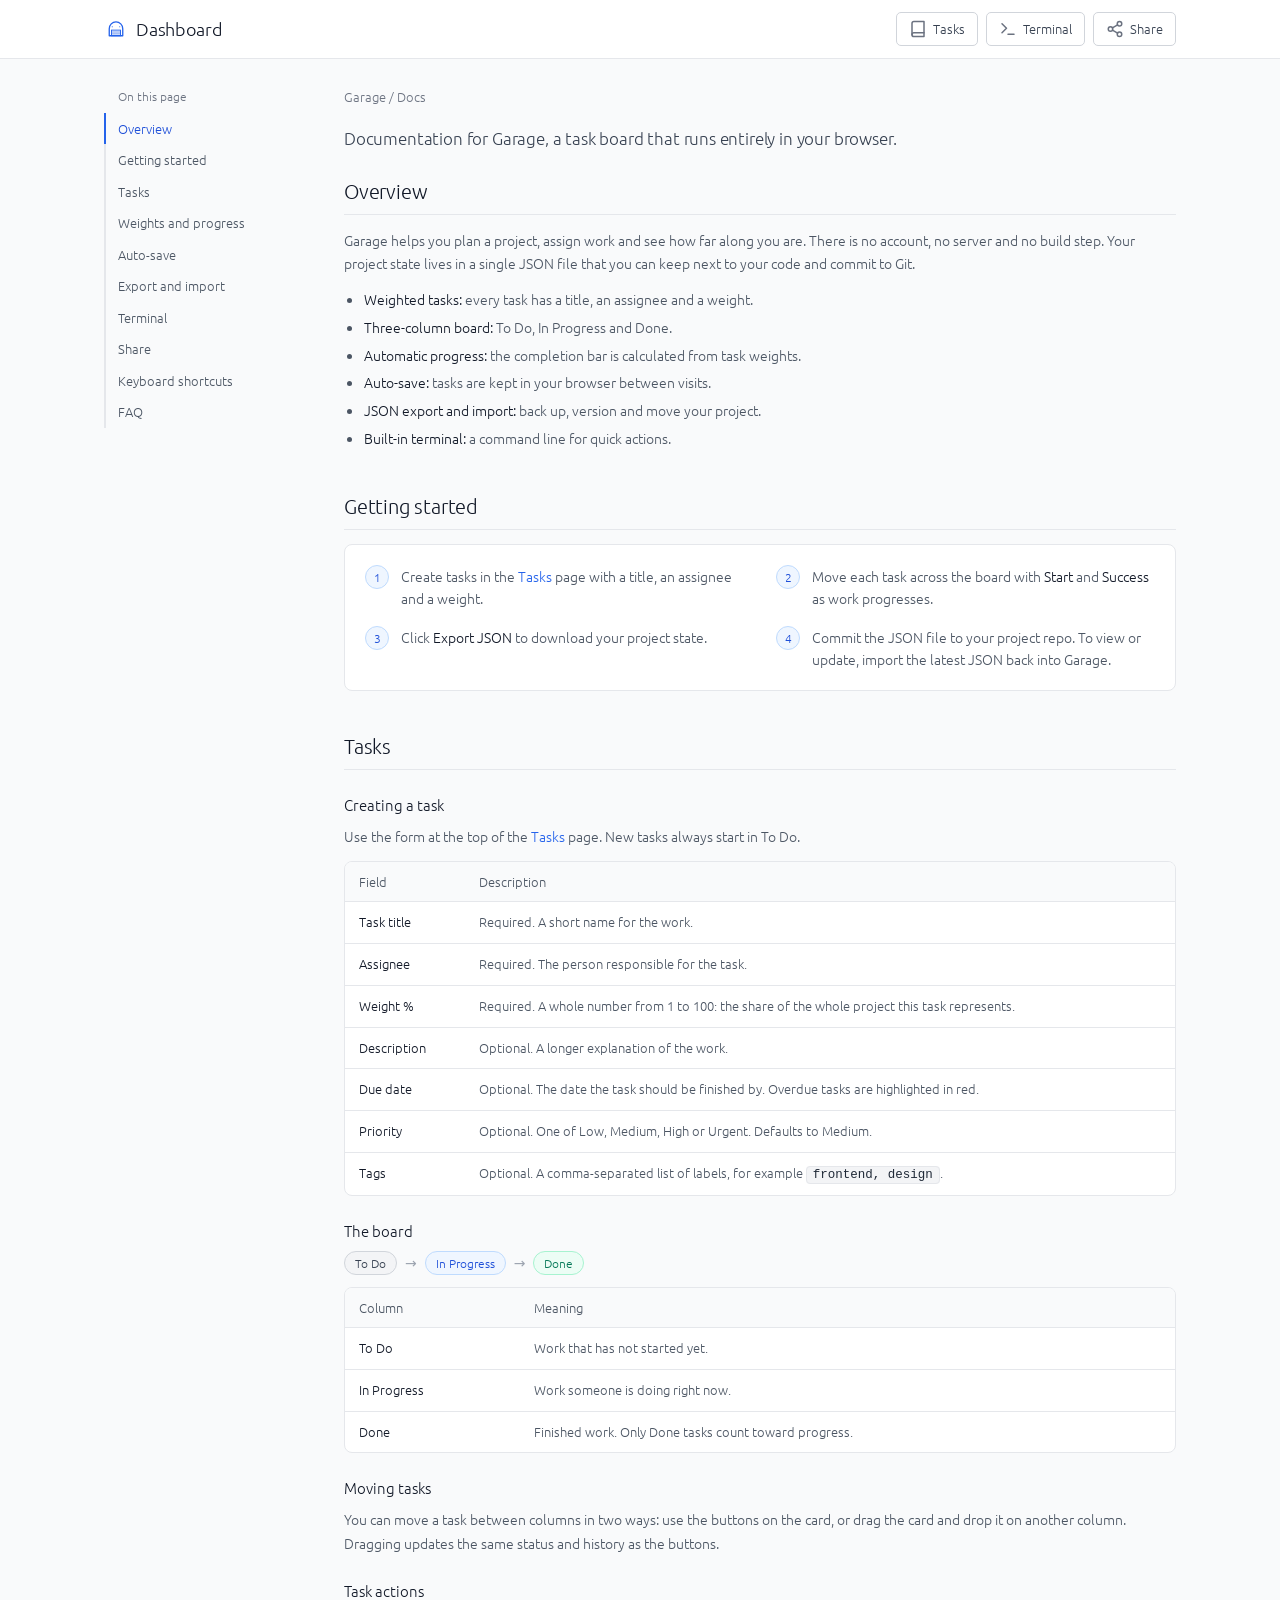
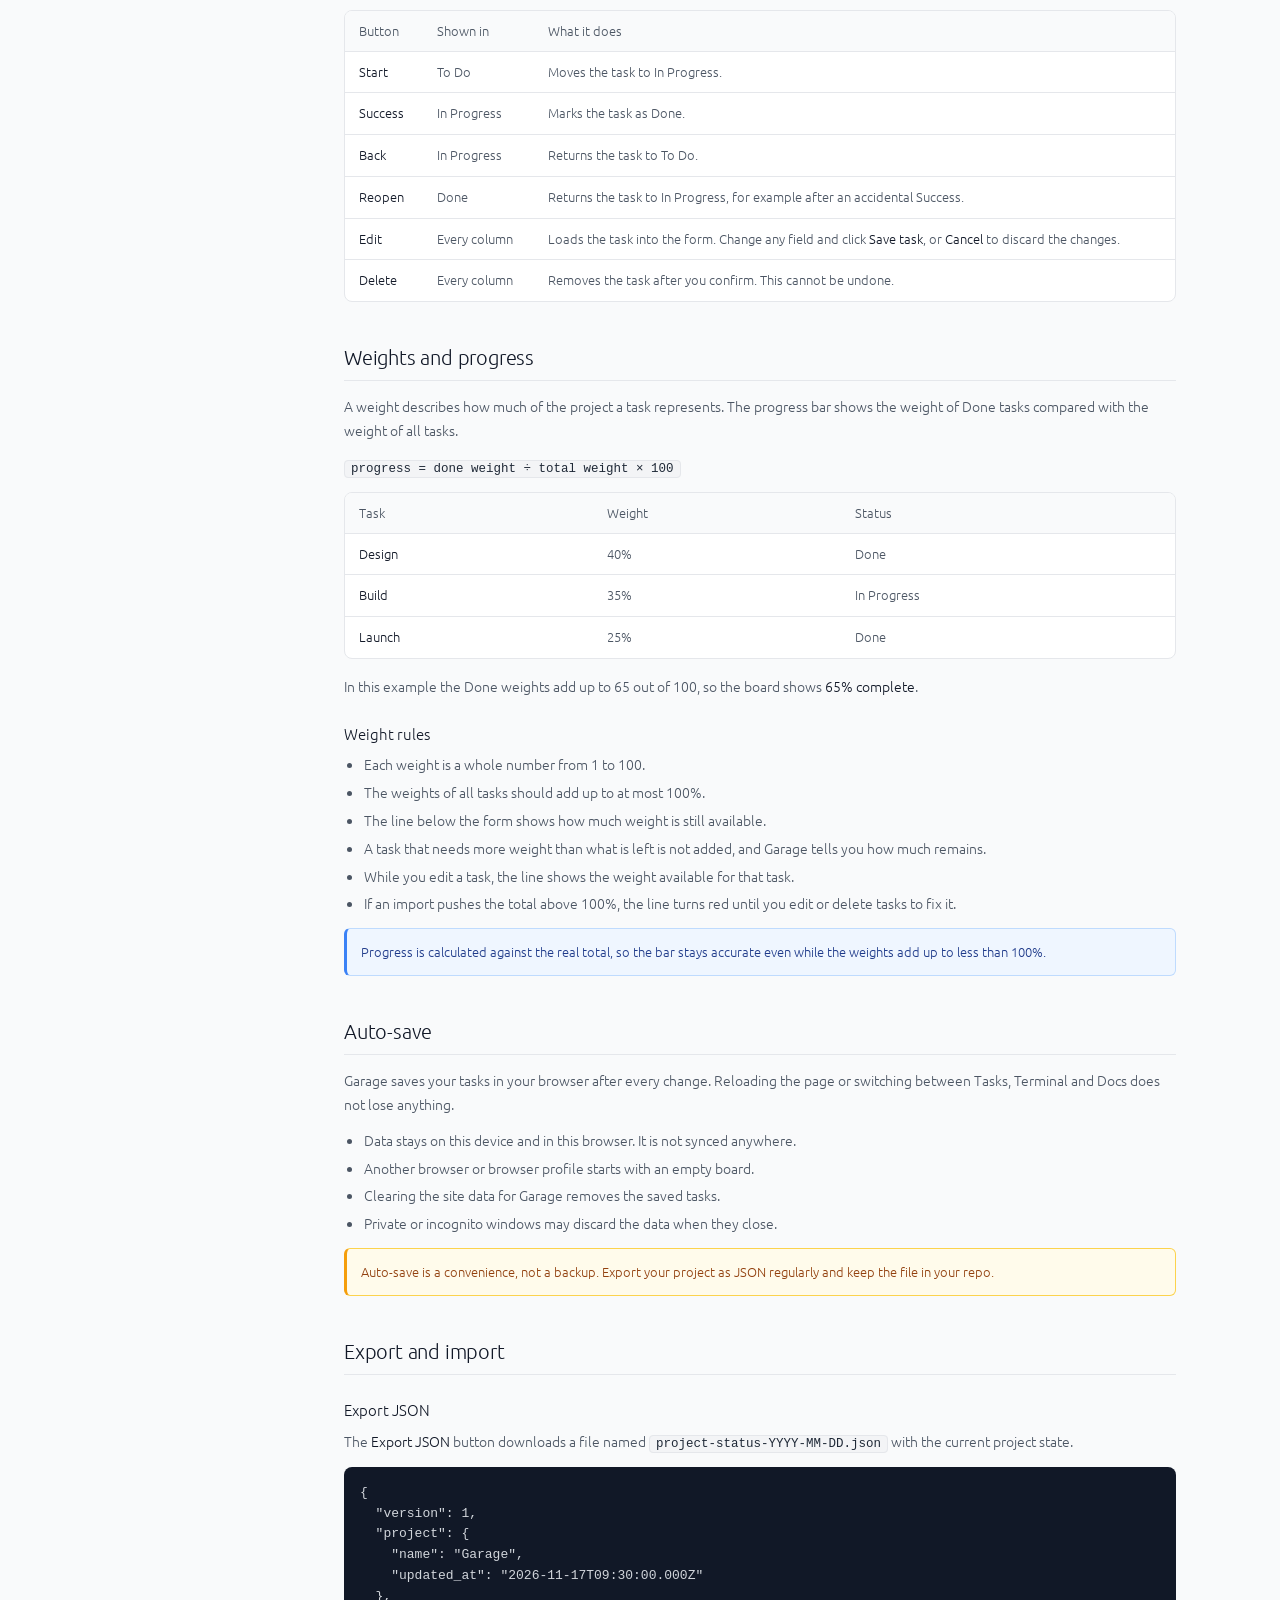
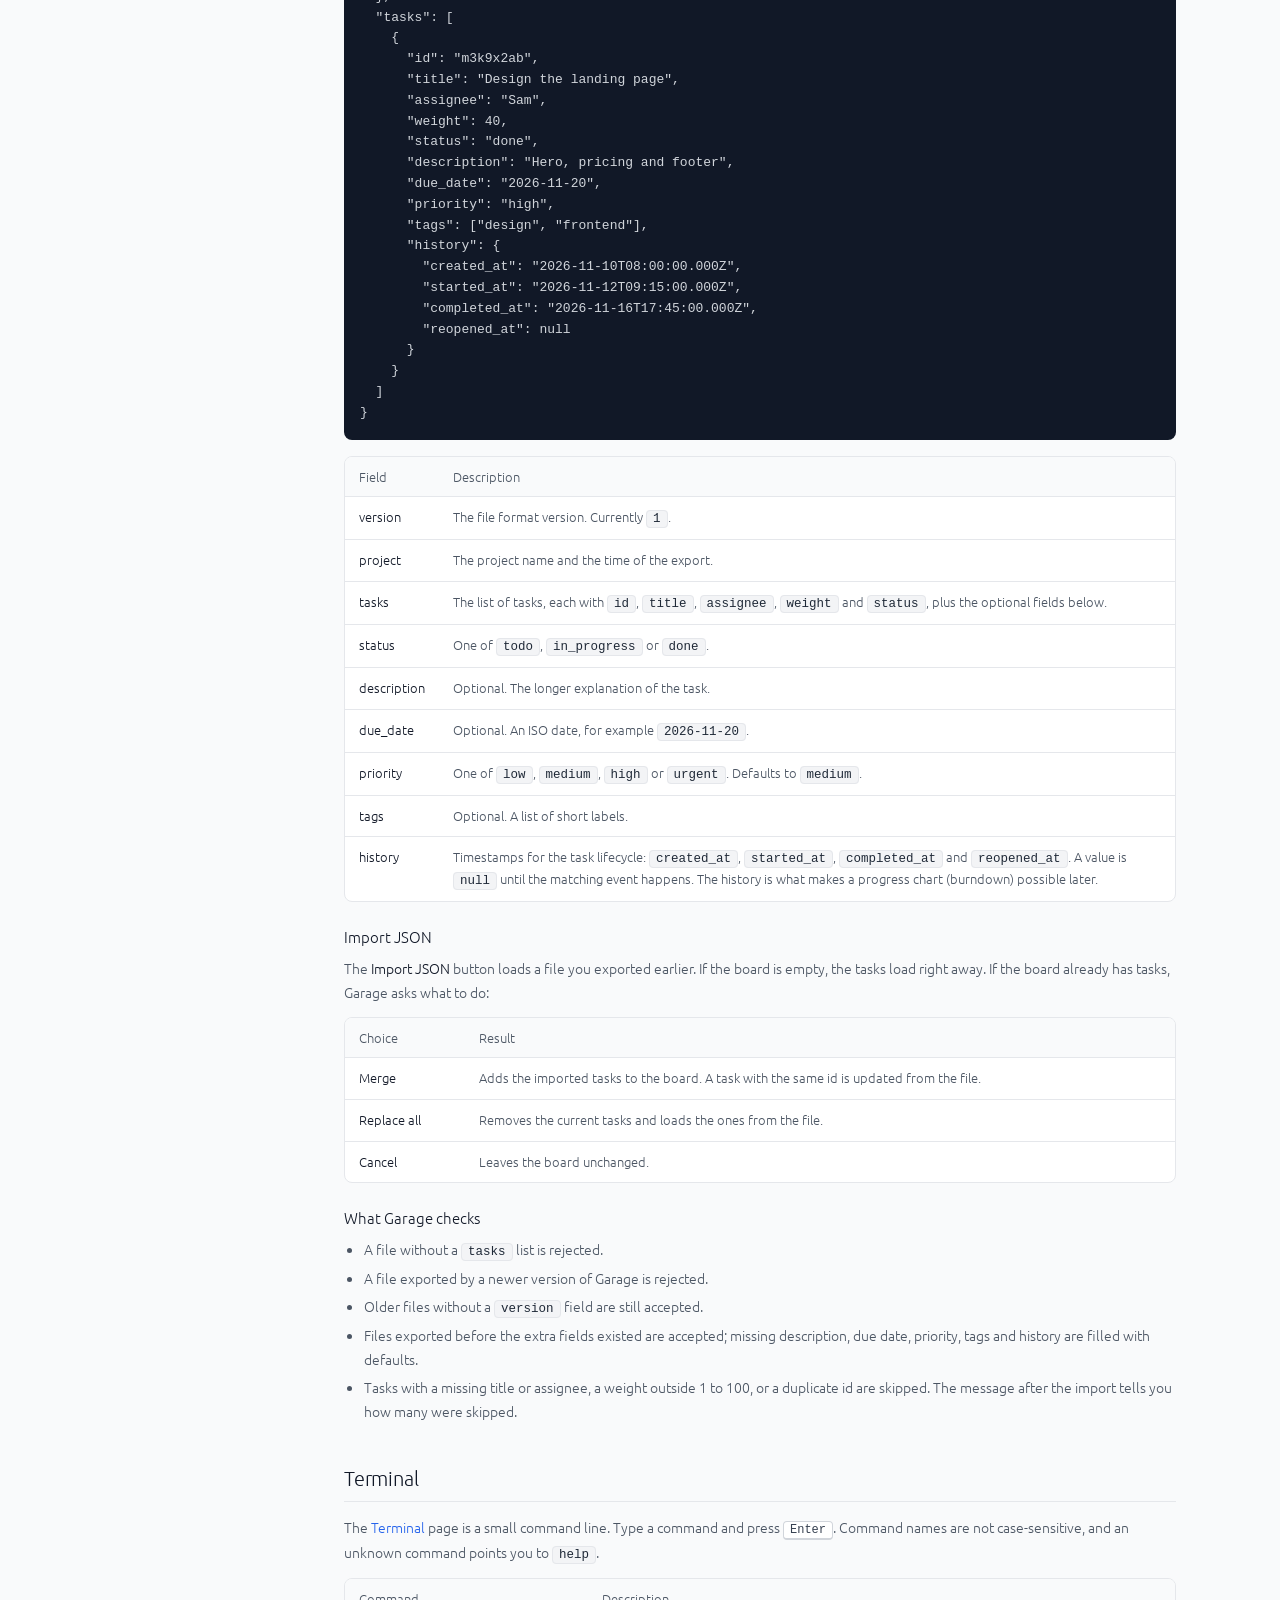
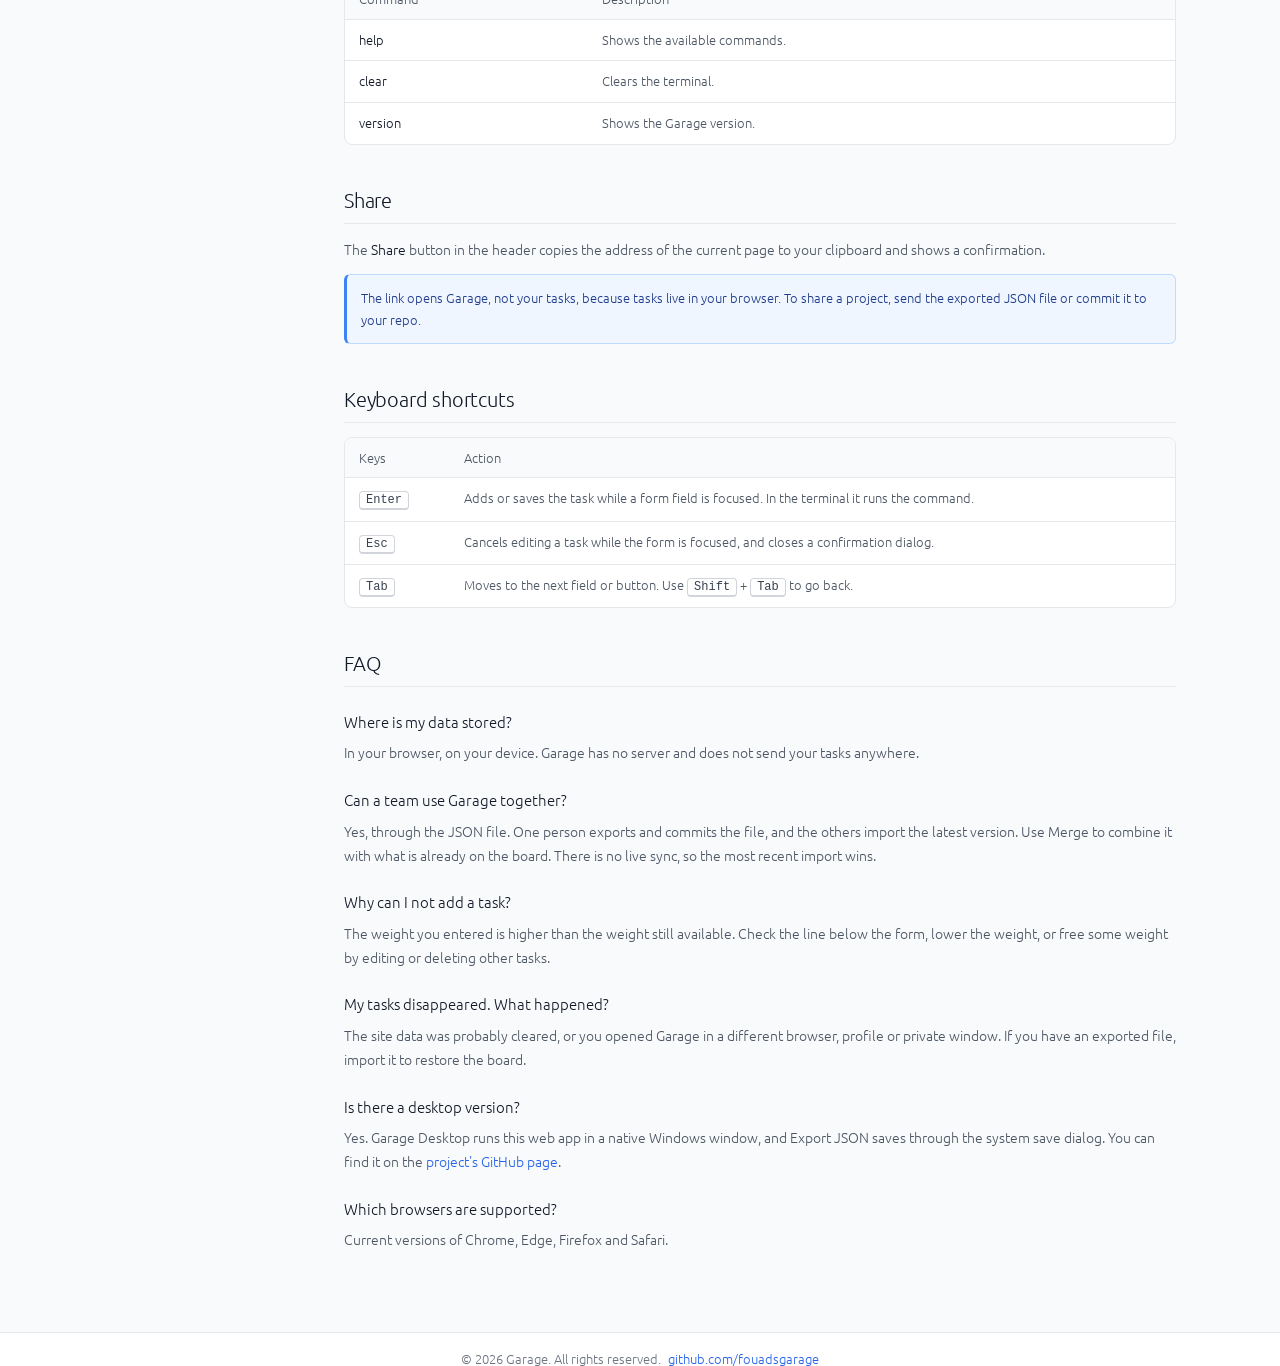
==== commit fe05ca00: "Update index.html" ====
--- a/index.html
+++ b/index.html
@@ -23,7 +23,7 @@
             <h1>Dashboard</h1>
         </div>
         <nav class="dp-flex ai-center">
-            <a href="tasks.html" class="dp-flex ai-center jc-center">
+            <a href="tasks" class="dp-flex ai-center jc-center">
                 <svg xmlns="http://www.w3.org/2000/svg" width="18" height="18" viewBox="0 0 24 24"
                     fill="none" stroke="currentColor" stroke-width="2"
                     stroke-linecap="round" stroke-linejoin="round" aria-hidden="true">
@@ -32,7 +32,7 @@
                 </svg>
                 Tasks
             </a>
-            <a href="terminal.html" class="dp-flex ai-center jc-center">
+            <a href="terminal" class="dp-flex ai-center jc-center">
                 <svg xmlns="http://www.w3.org/2000/svg" width="18" height="18" viewBox="0 0 24 24"
                     fill="none" stroke="currentColor" stroke-width="2"
                     stroke-linecap="round" stroke-linejoin="round" aria-hidden="true">
@@ -100,7 +100,7 @@
                     <div class="guide-steps">
                         <div class="step">
                             <span class="step-number">1</span>
-                            <p>Create tasks in the <a href="tasks.html">Tasks</a> page with a title, an assignee and a weight.</p>
+                            <p>Create tasks in the <a href="tasks">Tasks</a> page with a title, an assignee and a weight.</p>
                         </div>
                         <div class="step">
                             <span class="step-number">2</span>
@@ -122,7 +122,7 @@
                 <h2>Tasks</h2>
 
                 <h3>Creating a task</h3>
-                <p>Use the form at the top of the <a href="tasks.html">Tasks</a> page. New tasks always start in To Do.</p>
+                <p>Use the form at the top of the <a href="tasks">Tasks</a> page. New tasks always start in To Do.</p>
                 <div class="table-wrap">
                     <table>
                         <thead>
@@ -143,6 +143,22 @@
                             <tr>
                                 <td>Weight %</td>
                                 <td>Required. A whole number from 1 to 100: the share of the whole project this task represents.</td>
+                            </tr>
+                            <tr>
+                                <td>Description</td>
+                                <td>Optional. A longer explanation of the work.</td>
+                            </tr>
+                            <tr>
+                                <td>Due date</td>
+                                <td>Optional. The date the task should be finished by. Overdue tasks are highlighted in red.</td>
+                            </tr>
+                            <tr>
+                                <td>Priority</td>
+                                <td>Optional. One of Low, Medium, High or Urgent. Defaults to Medium.</td>
+                            </tr>
+                            <tr>
+                                <td>Tags</td>
+                                <td>Optional. A comma-separated list of labels, for example <code>frontend, design</code>.</td>
                             </tr>
                         </tbody>
                     </table>
@@ -180,6 +196,9 @@
                         </tbody>
                     </table>
                 </div>
+
+                <h3>Moving tasks</h3>
+                <p>You can move a task between columns in two ways: use the buttons on the card, or drag the card and drop it on another column. Dragging updates the same status and history as the buttons.</p>
 
                 <h3>Task actions</h3>
                 <div class="table-wrap">
@@ -295,7 +314,7 @@
 
                 <h3>Export JSON</h3>
                 <p>The <strong>Export JSON</strong> button downloads a file named <code>project-status-YYYY-MM-DD.json</code> with the current project state.</p>
-<pre><code>{
+                <pre><code>{
   "version": 1,
   "project": {
     "name": "Garage",
@@ -307,7 +326,17 @@
       "title": "Design the landing page",
       "assignee": "Sam",
       "weight": 40,
-      "status": "done"
+      "status": "done",
+      "description": "Hero, pricing and footer",
+      "due_date": "2026-11-20",
+      "priority": "high",
+      "tags": ["design", "frontend"],
+      "history": {
+        "created_at": "2026-11-10T08:00:00.000Z",
+        "started_at": "2026-11-12T09:15:00.000Z",
+        "completed_at": "2026-11-16T17:45:00.000Z",
+        "reopened_at": null
+      }
     }
   ]
 }</code></pre>
@@ -330,11 +359,31 @@
                             </tr>
                             <tr>
                                 <td>tasks</td>
-                                <td>The list of tasks, each with <code>id</code>, <code>title</code>, <code>assignee</code>, <code>weight</code> and <code>status</code>.</td>
+                                <td>The list of tasks, each with <code>id</code>, <code>title</code>, <code>assignee</code>, <code>weight</code> and <code>status</code>, plus the optional fields below.</td>
                             </tr>
                             <tr>
                                 <td>status</td>
                                 <td>One of <code>todo</code>, <code>in_progress</code> or <code>done</code>.</td>
+                            </tr>
+                            <tr>
+                                <td>description</td>
+                                <td>Optional. The longer explanation of the task.</td>
+                            </tr>
+                            <tr>
+                                <td>due_date</td>
+                                <td>Optional. An ISO date, for example <code>2026-11-20</code>.</td>
+                            </tr>
+                            <tr>
+                                <td>priority</td>
+                                <td>One of <code>low</code>, <code>medium</code>, <code>high</code> or <code>urgent</code>. Defaults to <code>medium</code>.</td>
+                            </tr>
+                            <tr>
+                                <td>tags</td>
+                                <td>Optional. A list of short labels.</td>
+                            </tr>
+                            <tr>
+                                <td>history</td>
+                                <td>Timestamps for the task lifecycle: <code>created_at</code>, <code>started_at</code>, <code>completed_at</code> and <code>reopened_at</code>. A value is <code>null</code> until the matching event happens. The history is what makes a progress chart (burndown) possible later.</td>
                             </tr>
                         </tbody>
                     </table>
@@ -372,13 +421,14 @@
                     <li>A file without a <code>tasks</code> list is rejected.</li>
                     <li>A file exported by a newer version of Garage is rejected.</li>
                     <li>Older files without a <code>version</code> field are still accepted.</li>
+                    <li>Files exported before the extra fields existed are accepted; missing description, due date, priority, tags and history are filled with defaults.</li>
                     <li>Tasks with a missing title or assignee, a weight outside 1 to 100, or a duplicate id are skipped. The message after the import tells you how many were skipped.</li>
                 </ul>
             </section>
 
             <section class="doc" id="terminal">
                 <h2>Terminal</h2>
-                <p>The <a href="terminal.html">Terminal</a> page is a small command line. Type a command and press <kbd>Enter</kbd>. Command names are not case-sensitive, and an unknown command points you to <code>help</code>.</p>
+                <p>The <a href="terminal">Terminal</a> page is a small command line. Type a command and press <kbd>Enter</kbd>. Command names are not case-sensitive, and an unknown command points you to <code>help</code>.</p>
                 <div class="table-wrap">
                     <table>
                         <thead>
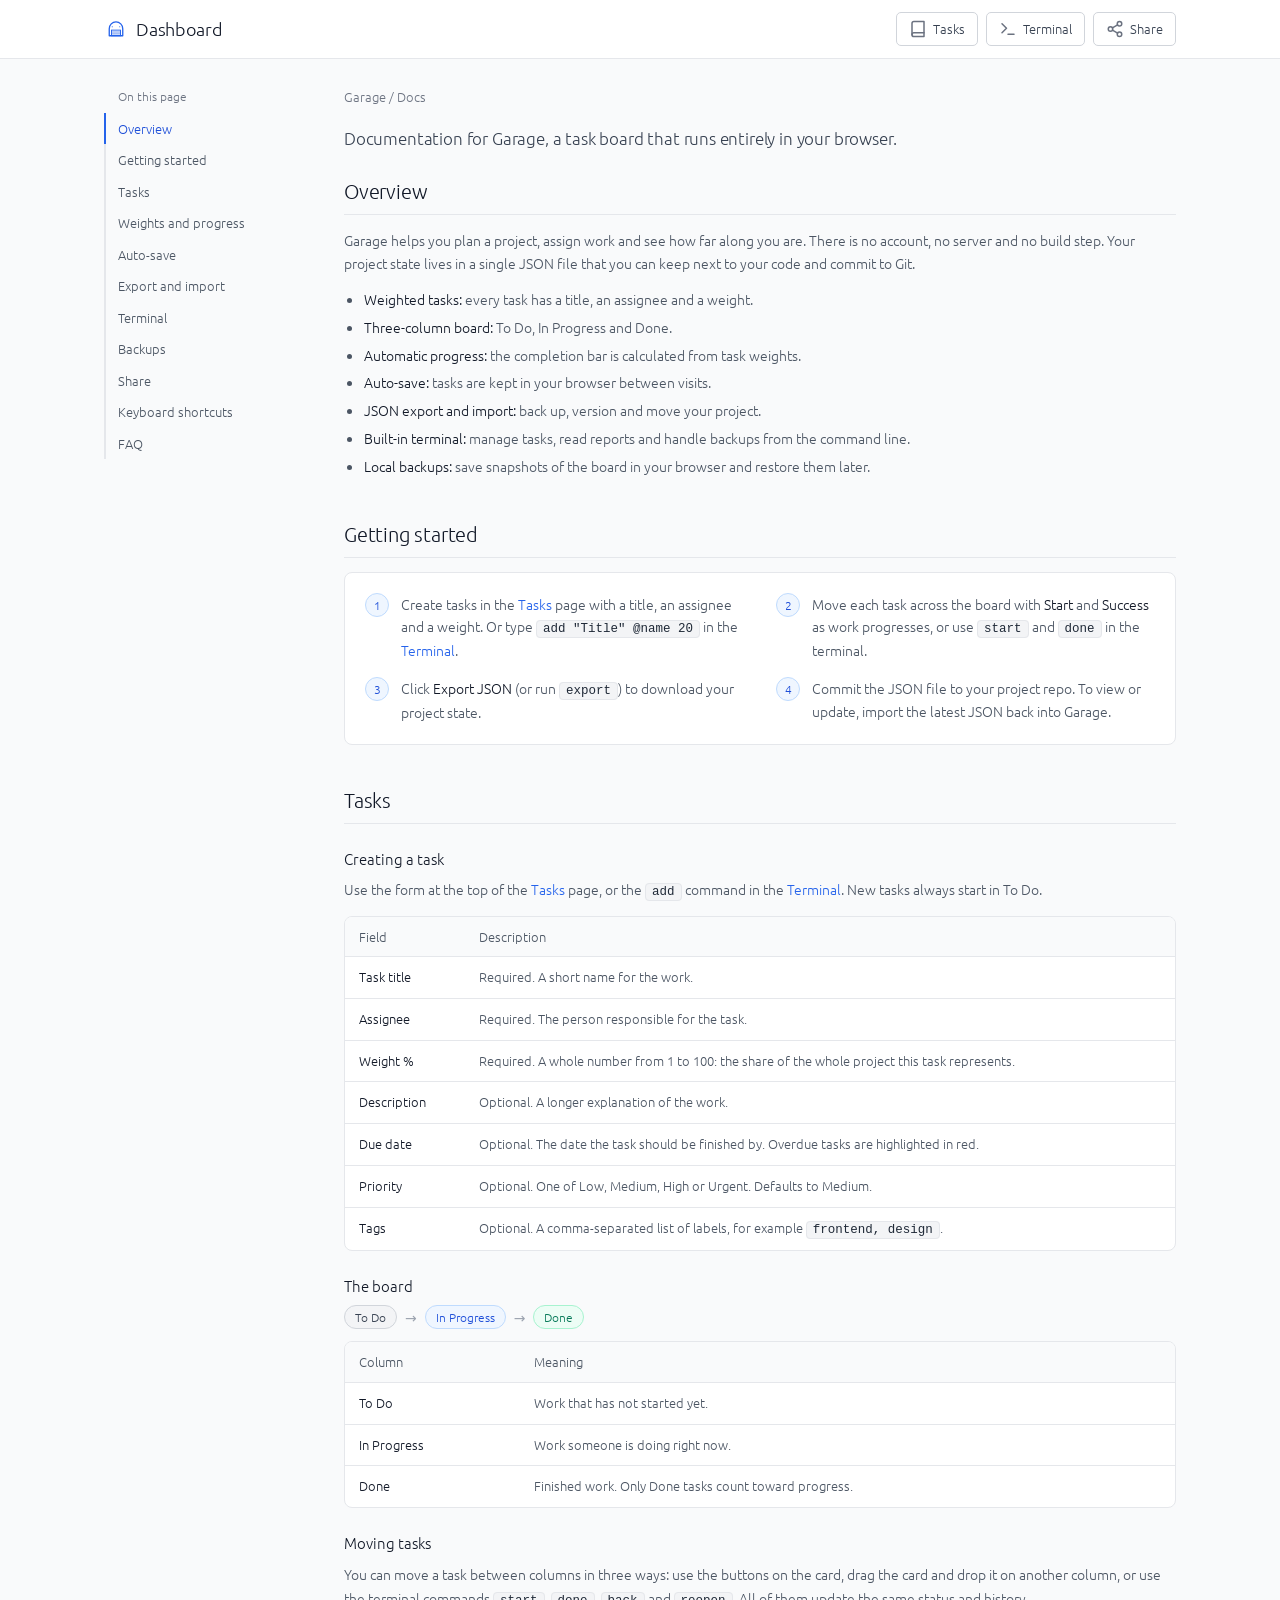
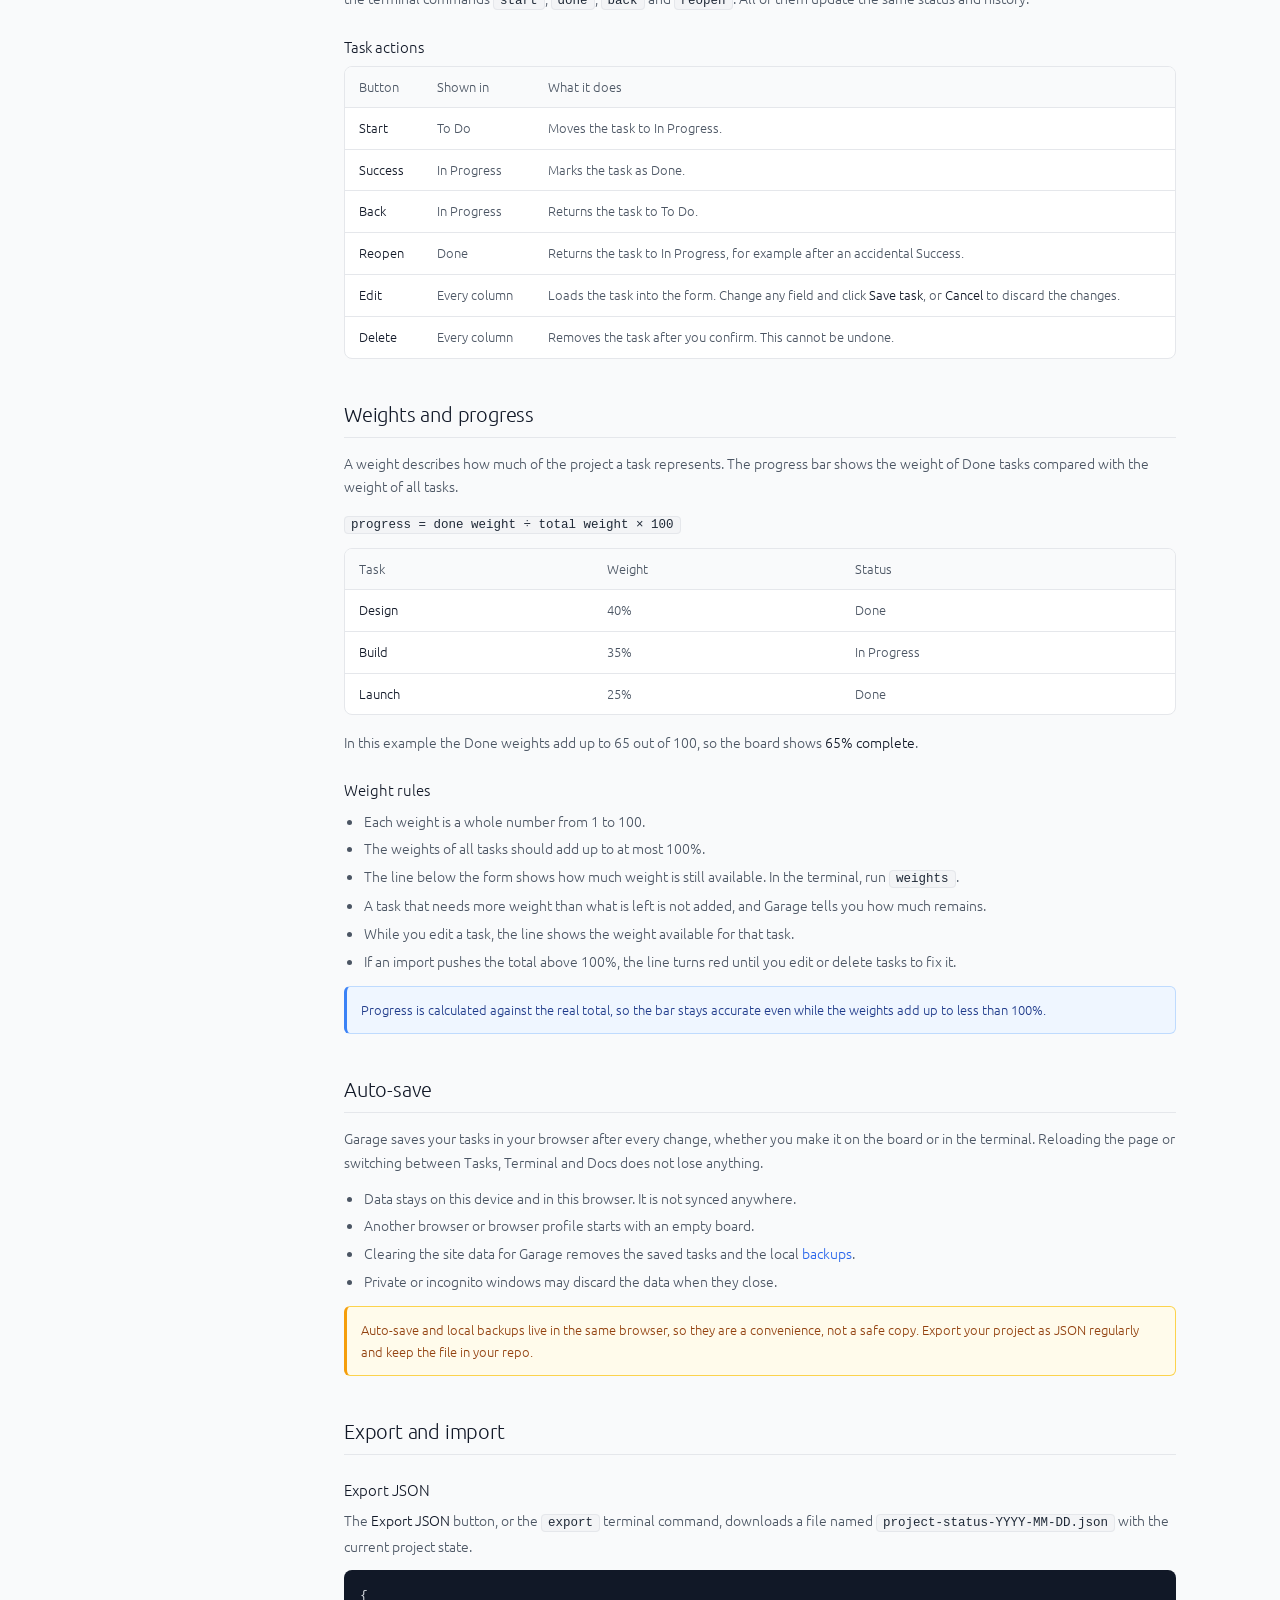
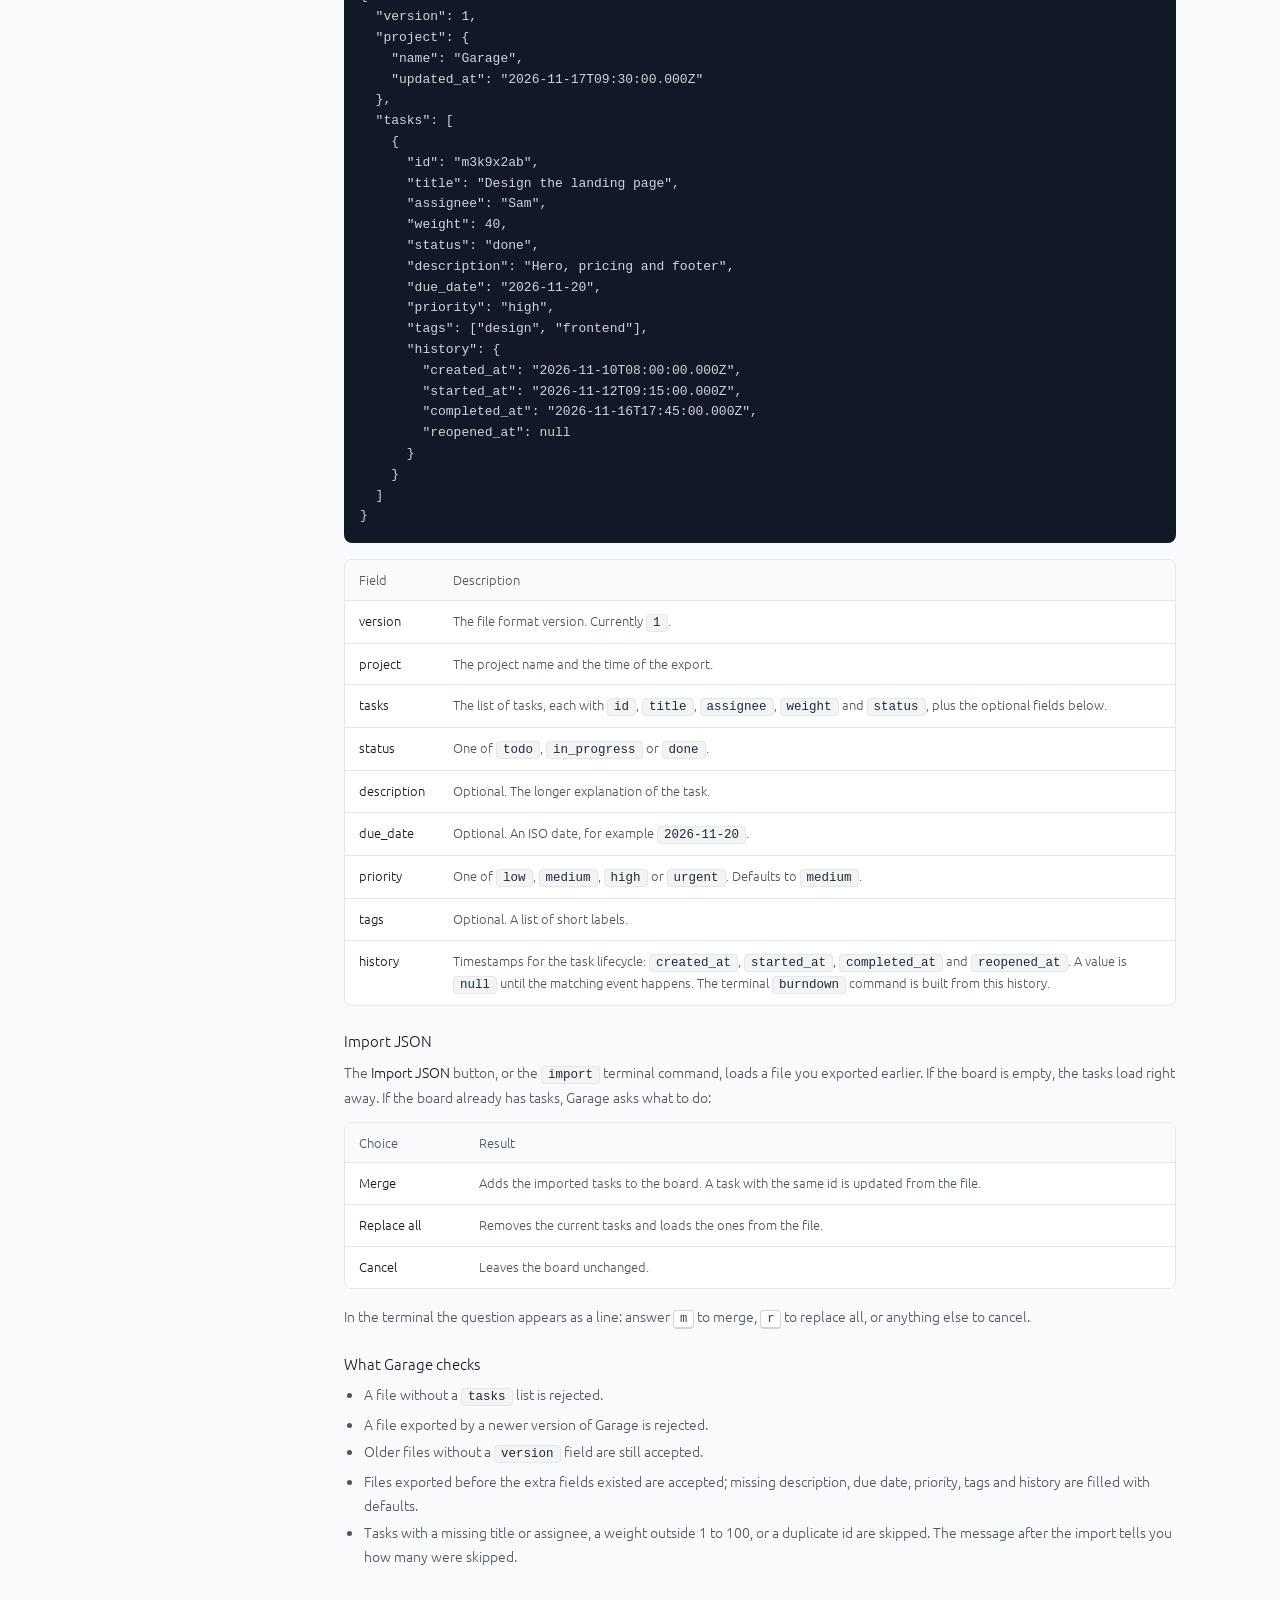
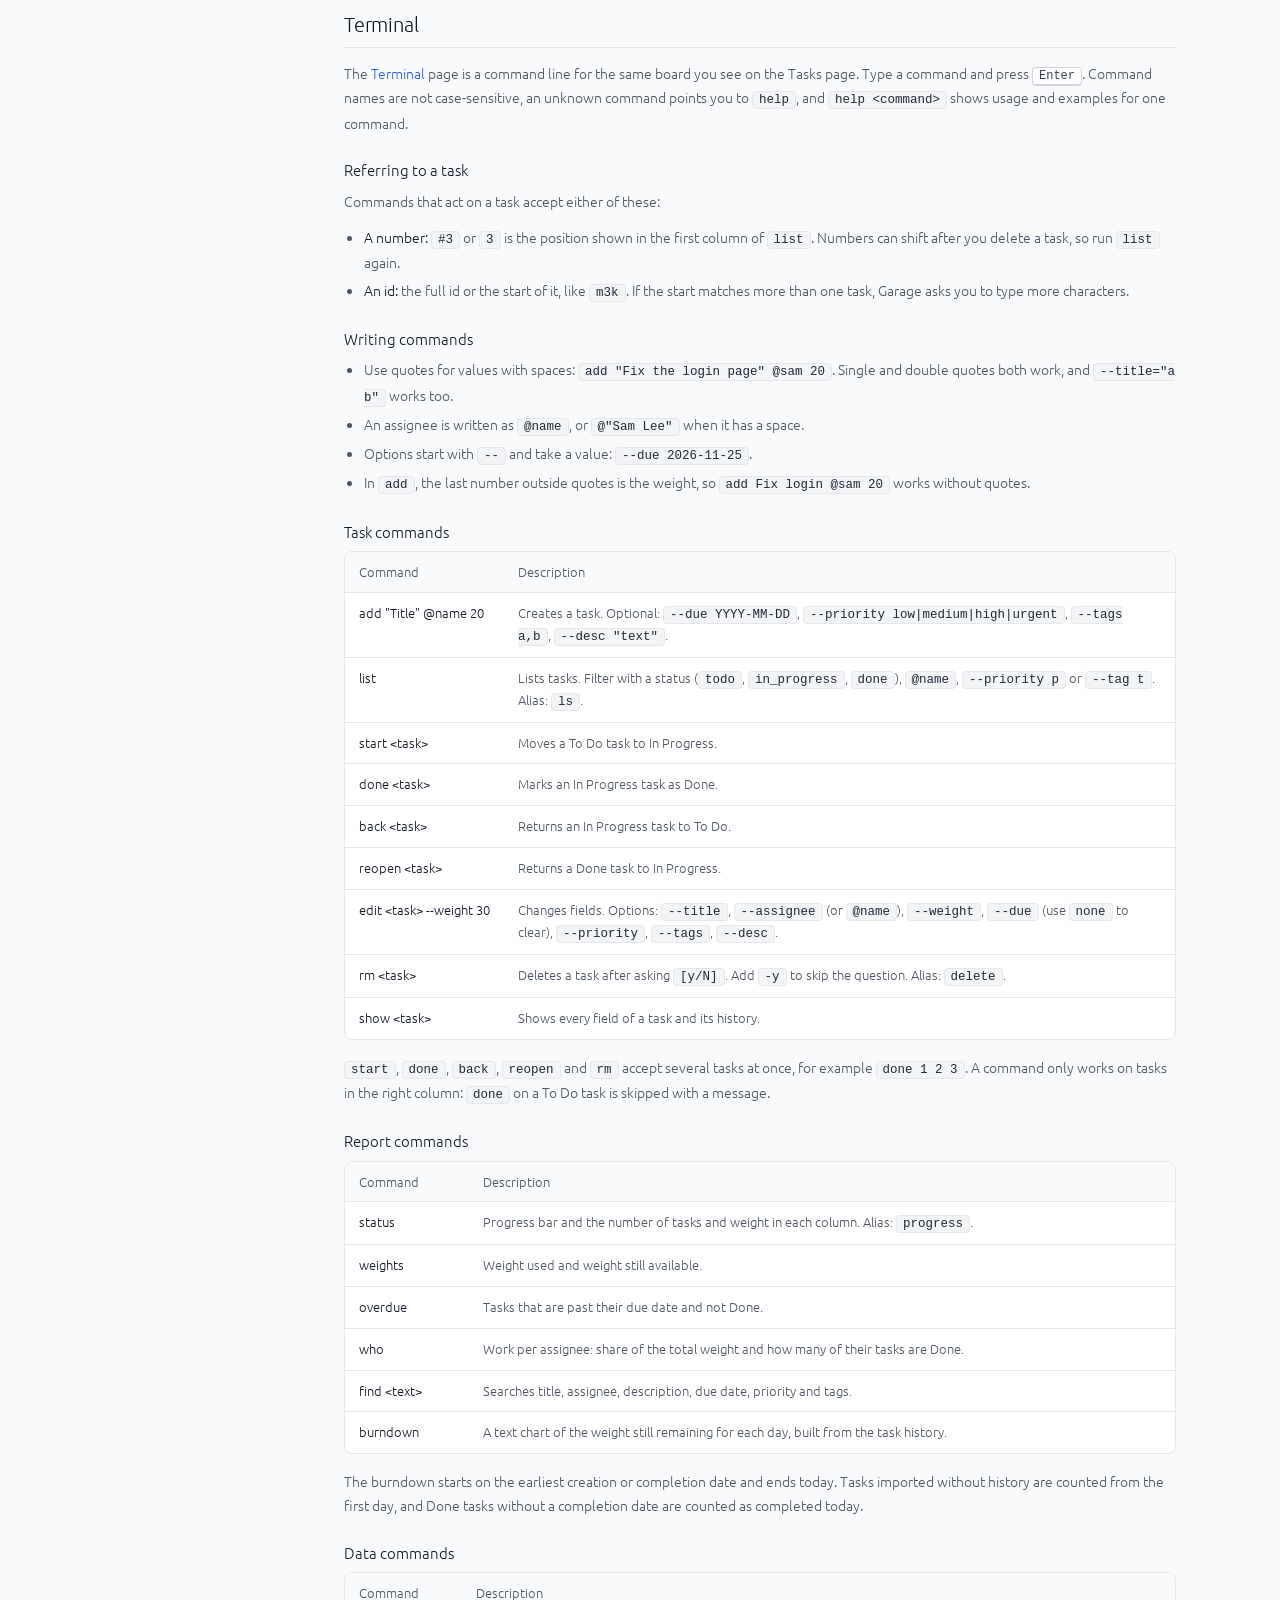
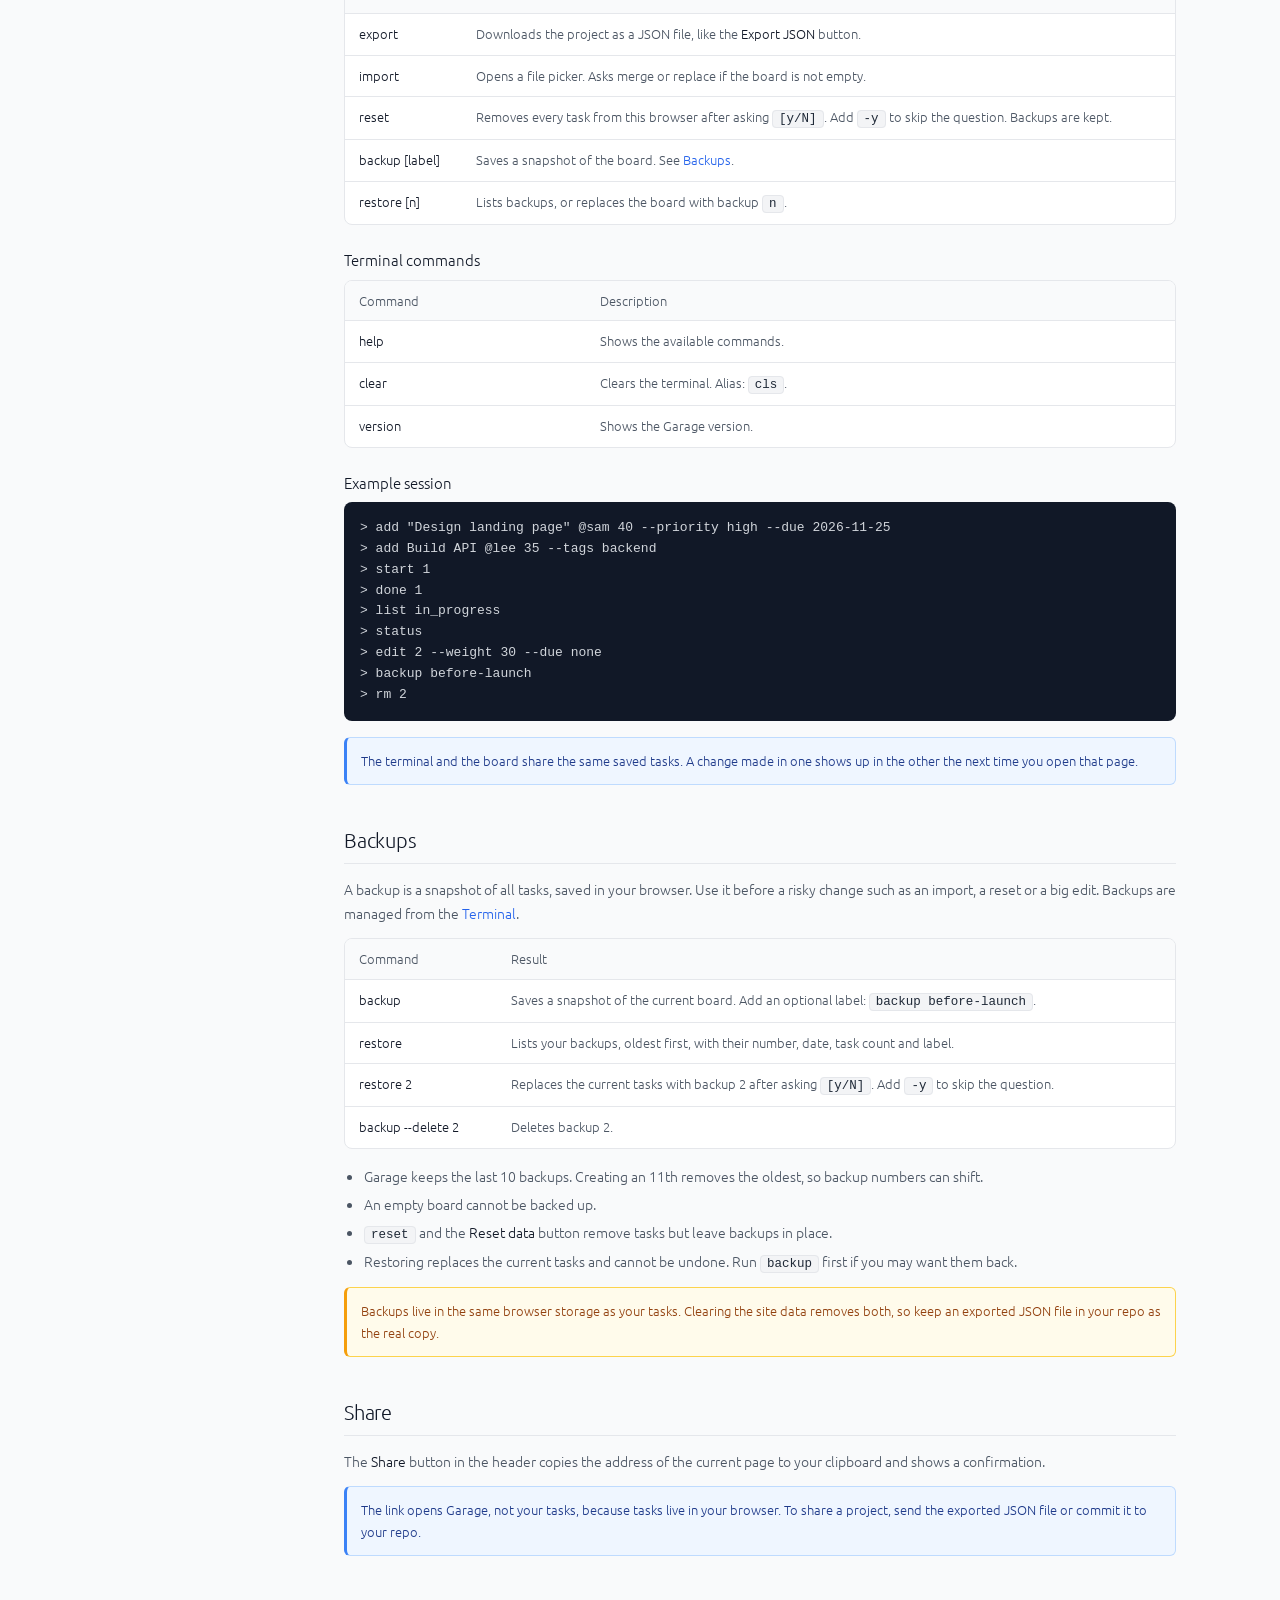
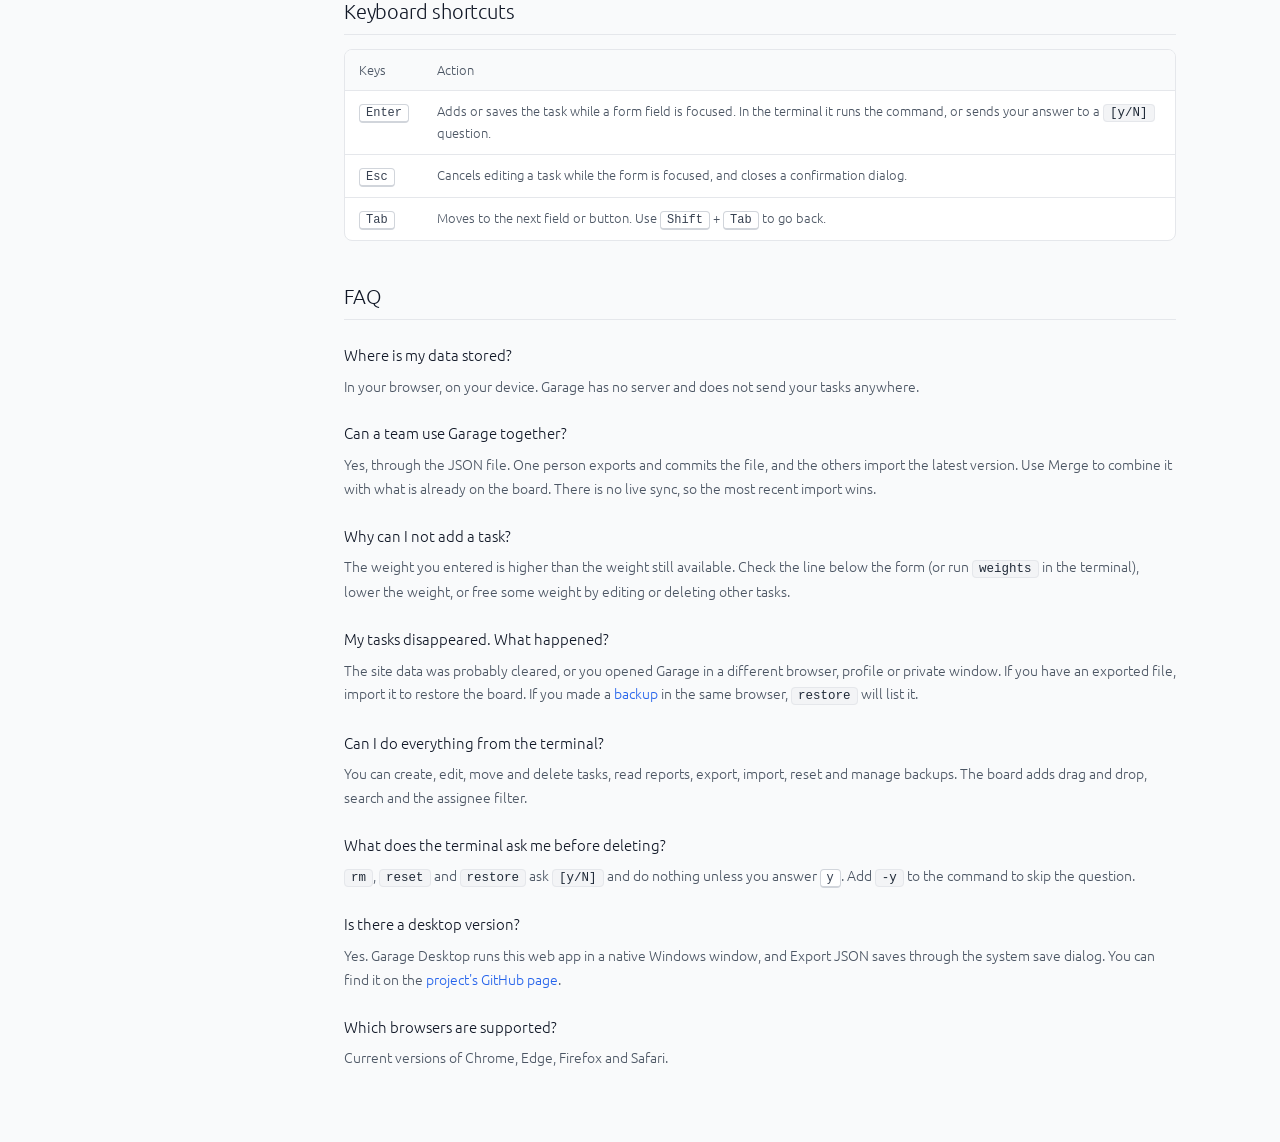
==== commit ee5d9f46: "Update index.html" ====
--- a/index.html
+++ b/index.html
@@ -67,6 +67,7 @@
                     <li><a href="#auto-save">Auto-save</a></li>
                     <li><a href="#export-import">Export and import</a></li>
                     <li><a href="#terminal">Terminal</a></li>
+                    <li><a href="#backups">Backups</a></li>
                     <li><a href="#share">Share</a></li>
                     <li><a href="#shortcuts">Keyboard shortcuts</a></li>
                     <li><a href="#faq">FAQ</a></li>
@@ -90,7 +91,8 @@
                     <li><strong>Automatic progress:</strong> the completion bar is calculated from task weights.</li>
                     <li><strong>Auto-save:</strong> tasks are kept in your browser between visits.</li>
                     <li><strong>JSON export and import:</strong> back up, version and move your project.</li>
-                    <li><strong>Built-in terminal:</strong> a command line for quick actions.</li>
+                    <li><strong>Built-in terminal:</strong> manage tasks, read reports and handle backups from the command line.</li>
+                    <li><strong>Local backups:</strong> save snapshots of the board in your browser and restore them later.</li>
                 </ul>
             </section>
 
@@ -100,15 +102,15 @@
                     <div class="guide-steps">
                         <div class="step">
                             <span class="step-number">1</span>
-                            <p>Create tasks in the <a href="tasks">Tasks</a> page with a title, an assignee and a weight.</p>
+                            <p>Create tasks in the <a href="tasks">Tasks</a> page with a title, an assignee and a weight. Or type <code>add "Title" @name 20</code> in the <a href="terminal">Terminal</a>.</p>
                         </div>
                         <div class="step">
                             <span class="step-number">2</span>
-                            <p>Move each task across the board with <strong>Start</strong> and <strong>Success</strong> as work progresses.</p>
+                            <p>Move each task across the board with <strong>Start</strong> and <strong>Success</strong> as work progresses, or use <code>start</code> and <code>done</code> in the terminal.</p>
                         </div>
                         <div class="step">
                             <span class="step-number">3</span>
-                            <p>Click <strong>Export JSON</strong> to download your project state.</p>
+                            <p>Click <strong>Export JSON</strong> (or run <code>export</code>) to download your project state.</p>
                         </div>
                         <div class="step">
                             <span class="step-number">4</span>
@@ -122,7 +124,7 @@
                 <h2>Tasks</h2>
 
                 <h3>Creating a task</h3>
-                <p>Use the form at the top of the <a href="tasks">Tasks</a> page. New tasks always start in To Do.</p>
+                <p>Use the form at the top of the <a href="tasks">Tasks</a> page, or the <code>add</code> command in the <a href="#terminal">Terminal</a>. New tasks always start in To Do.</p>
                 <div class="table-wrap">
                     <table>
                         <thead>
@@ -198,7 +200,7 @@
                 </div>
 
                 <h3>Moving tasks</h3>
-                <p>You can move a task between columns in two ways: use the buttons on the card, or drag the card and drop it on another column. Dragging updates the same status and history as the buttons.</p>
+                <p>You can move a task between columns in three ways: use the buttons on the card, drag the card and drop it on another column, or use the terminal commands <code>start</code>, <code>done</code>, <code>back</code> and <code>reopen</code>. All of them update the same status and history.</p>
 
                 <h3>Task actions</h3>
                 <div class="table-wrap">
@@ -285,7 +287,7 @@
                 <ul>
                     <li>Each weight is a whole number from 1 to 100.</li>
                     <li>The weights of all tasks should add up to at most 100%.</li>
-                    <li>The line below the form shows how much weight is still available.</li>
+                    <li>The line below the form shows how much weight is still available. In the terminal, run <code>weights</code>.</li>
                     <li>A task that needs more weight than what is left is not added, and Garage tells you how much remains.</li>
                     <li>While you edit a task, the line shows the weight available for that task.</li>
                     <li>If an import pushes the total above 100%, the line turns red until you edit or delete tasks to fix it.</li>
@@ -297,15 +299,15 @@
 
             <section class="doc" id="auto-save">
                 <h2>Auto-save</h2>
-                <p>Garage saves your tasks in your browser after every change. Reloading the page or switching between Tasks, Terminal and Docs does not lose anything.</p>
+                <p>Garage saves your tasks in your browser after every change, whether you make it on the board or in the terminal. Reloading the page or switching between Tasks, Terminal and Docs does not lose anything.</p>
                 <ul>
                     <li>Data stays on this device and in this browser. It is not synced anywhere.</li>
                     <li>Another browser or browser profile starts with an empty board.</li>
-                    <li>Clearing the site data for Garage removes the saved tasks.</li>
+                    <li>Clearing the site data for Garage removes the saved tasks and the local <a href="#backups">backups</a>.</li>
                     <li>Private or incognito windows may discard the data when they close.</li>
                 </ul>
                 <div class="note warning">
-                    <p>Auto-save is a convenience, not a backup. Export your project as JSON regularly and keep the file in your repo.</p>
+                    <p>Auto-save and local backups live in the same browser, so they are a convenience, not a safe copy. Export your project as JSON regularly and keep the file in your repo.</p>
                 </div>
             </section>
 
@@ -313,7 +315,7 @@
                 <h2>Export and import</h2>
 
                 <h3>Export JSON</h3>
-                <p>The <strong>Export JSON</strong> button downloads a file named <code>project-status-YYYY-MM-DD.json</code> with the current project state.</p>
+                <p>The <strong>Export JSON</strong> button, or the <code>export</code> terminal command, downloads a file named <code>project-status-YYYY-MM-DD.json</code> with the current project state.</p>
                 <pre><code>{
   "version": 1,
   "project": {
@@ -383,14 +385,14 @@
                             </tr>
                             <tr>
                                 <td>history</td>
-                                <td>Timestamps for the task lifecycle: <code>created_at</code>, <code>started_at</code>, <code>completed_at</code> and <code>reopened_at</code>. A value is <code>null</code> until the matching event happens. The history is what makes a progress chart (burndown) possible later.</td>
+                                <td>Timestamps for the task lifecycle: <code>created_at</code>, <code>started_at</code>, <code>completed_at</code> and <code>reopened_at</code>. A value is <code>null</code> until the matching event happens. The terminal <code>burndown</code> command is built from this history.</td>
                             </tr>
                         </tbody>
                     </table>
                 </div>
 
                 <h3>Import JSON</h3>
-                <p>The <strong>Import JSON</strong> button loads a file you exported earlier. If the board is empty, the tasks load right away. If the board already has tasks, Garage asks what to do:</p>
+                <p>The <strong>Import JSON</strong> button, or the <code>import</code> terminal command, loads a file you exported earlier. If the board is empty, the tasks load right away. If the board already has tasks, Garage asks what to do:</p>
                 <div class="table-wrap">
                     <table>
                         <thead>
@@ -415,6 +417,7 @@
                         </tbody>
                     </table>
                 </div>
+                <p>In the terminal the question appears as a line: answer <kbd>m</kbd> to merge, <kbd>r</kbd> to replace all, or anything else to cancel.</p>
 
                 <h3>What Garage checks</h3>
                 <ul>
@@ -428,7 +431,24 @@
 
             <section class="doc" id="terminal">
                 <h2>Terminal</h2>
-                <p>The <a href="terminal">Terminal</a> page is a small command line. Type a command and press <kbd>Enter</kbd>. Command names are not case-sensitive, and an unknown command points you to <code>help</code>.</p>
+                <p>The <a href="terminal">Terminal</a> page is a command line for the same board you see on the Tasks page. Type a command and press <kbd>Enter</kbd>. Command names are not case-sensitive, an unknown command points you to <code>help</code>, and <code>help &lt;command&gt;</code> shows usage and examples for one command.</p>
+
+                <h3>Referring to a task</h3>
+                <p>Commands that act on a task accept either of these:</p>
+                <ul>
+                    <li><strong>A number:</strong> <code>#3</code> or <code>3</code> is the position shown in the first column of <code>list</code>. Numbers can shift after you delete a task, so run <code>list</code> again.</li>
+                    <li><strong>An id:</strong> the full id or the start of it, like <code>m3k</code>. If the start matches more than one task, Garage asks you to type more characters.</li>
+                </ul>
+
+                <h3>Writing commands</h3>
+                <ul>
+                    <li>Use quotes for values with spaces: <code>add "Fix the login page" @sam 20</code>. Single and double quotes both work, and <code>--title="a b"</code> works too.</li>
+                    <li>An assignee is written as <code>@name</code>, or <code>@"Sam Lee"</code> when it has a space.</li>
+                    <li>Options start with <code>--</code> and take a value: <code>--due 2026-11-25</code>.</li>
+                    <li>In <code>add</code>, the last number outside quotes is the weight, so <code>add Fix login @sam 20</code> works without quotes.</li>
+                </ul>
+
+                <h3>Task commands</h3>
                 <div class="table-wrap">
                     <table>
                         <thead>
@@ -439,12 +459,136 @@
                         </thead>
                         <tbody>
                             <tr>
+                                <td>add "Title" @name 20</td>
+                                <td>Creates a task. Optional: <code>--due YYYY-MM-DD</code>, <code>--priority low|medium|high|urgent</code>, <code>--tags a,b</code>, <code>--desc "text"</code>.</td>
+                            </tr>
+                            <tr>
+                                <td>list</td>
+                                <td>Lists tasks. Filter with a status (<code>todo</code>, <code>in_progress</code>, <code>done</code>), <code>@name</code>, <code>--priority p</code> or <code>--tag t</code>. Alias: <code>ls</code>.</td>
+                            </tr>
+                            <tr>
+                                <td>start &lt;task&gt;</td>
+                                <td>Moves a To Do task to In Progress.</td>
+                            </tr>
+                            <tr>
+                                <td>done &lt;task&gt;</td>
+                                <td>Marks an In Progress task as Done.</td>
+                            </tr>
+                            <tr>
+                                <td>back &lt;task&gt;</td>
+                                <td>Returns an In Progress task to To Do.</td>
+                            </tr>
+                            <tr>
+                                <td>reopen &lt;task&gt;</td>
+                                <td>Returns a Done task to In Progress.</td>
+                            </tr>
+                            <tr>
+                                <td>edit &lt;task&gt; --weight 30</td>
+                                <td>Changes fields. Options: <code>--title</code>, <code>--assignee</code> (or <code>@name</code>), <code>--weight</code>, <code>--due</code> (use <code>none</code> to clear), <code>--priority</code>, <code>--tags</code>, <code>--desc</code>.</td>
+                            </tr>
+                            <tr>
+                                <td>rm &lt;task&gt;</td>
+                                <td>Deletes a task after asking <code>[y/N]</code>. Add <code>-y</code> to skip the question. Alias: <code>delete</code>.</td>
+                            </tr>
+                            <tr>
+                                <td>show &lt;task&gt;</td>
+                                <td>Shows every field of a task and its history.</td>
+                            </tr>
+                        </tbody>
+                    </table>
+                </div>
+                <p><code>start</code>, <code>done</code>, <code>back</code>, <code>reopen</code> and <code>rm</code> accept several tasks at once, for example <code>done 1 2 3</code>. A command only works on tasks in the right column: <code>done</code> on a To Do task is skipped with a message.</p>
+
+                <h3>Report commands</h3>
+                <div class="table-wrap">
+                    <table>
+                        <thead>
+                            <tr>
+                                <th>Command</th>
+                                <th>Description</th>
+                            </tr>
+                        </thead>
+                        <tbody>
+                            <tr>
+                                <td>status</td>
+                                <td>Progress bar and the number of tasks and weight in each column. Alias: <code>progress</code>.</td>
+                            </tr>
+                            <tr>
+                                <td>weights</td>
+                                <td>Weight used and weight still available.</td>
+                            </tr>
+                            <tr>
+                                <td>overdue</td>
+                                <td>Tasks that are past their due date and not Done.</td>
+                            </tr>
+                            <tr>
+                                <td>who</td>
+                                <td>Work per assignee: share of the total weight and how many of their tasks are Done.</td>
+                            </tr>
+                            <tr>
+                                <td>find &lt;text&gt;</td>
+                                <td>Searches title, assignee, description, due date, priority and tags.</td>
+                            </tr>
+                            <tr>
+                                <td>burndown</td>
+                                <td>A text chart of the weight still remaining for each day, built from the task history.</td>
+                            </tr>
+                        </tbody>
+                    </table>
+                </div>
+                <p>The burndown starts on the earliest creation or completion date and ends today. Tasks imported without history are counted from the first day, and Done tasks without a completion date are counted as completed today.</p>
+
+                <h3>Data commands</h3>
+                <div class="table-wrap">
+                    <table>
+                        <thead>
+                            <tr>
+                                <th>Command</th>
+                                <th>Description</th>
+                            </tr>
+                        </thead>
+                        <tbody>
+                            <tr>
+                                <td>export</td>
+                                <td>Downloads the project as a JSON file, like the <strong>Export JSON</strong> button.</td>
+                            </tr>
+                            <tr>
+                                <td>import</td>
+                                <td>Opens a file picker. Asks merge or replace if the board is not empty.</td>
+                            </tr>
+                            <tr>
+                                <td>reset</td>
+                                <td>Removes every task from this browser after asking <code>[y/N]</code>. Add <code>-y</code> to skip the question. Backups are kept.</td>
+                            </tr>
+                            <tr>
+                                <td>backup [label]</td>
+                                <td>Saves a snapshot of the board. See <a href="#backups">Backups</a>.</td>
+                            </tr>
+                            <tr>
+                                <td>restore [n]</td>
+                                <td>Lists backups, or replaces the board with backup <code>n</code>.</td>
+                            </tr>
+                        </tbody>
+                    </table>
+                </div>
+
+                <h3>Terminal commands</h3>
+                <div class="table-wrap">
+                    <table>
+                        <thead>
+                            <tr>
+                                <th>Command</th>
+                                <th>Description</th>
+                            </tr>
+                        </thead>
+                        <tbody>
+                            <tr>
                                 <td>help</td>
                                 <td>Shows the available commands.</td>
                             </tr>
                             <tr>
                                 <td>clear</td>
-                                <td>Clears the terminal.</td>
+                                <td>Clears the terminal. Alias: <code>cls</code>.</td>
                             </tr>
                             <tr>
                                 <td>version</td>
@@ -452,6 +596,62 @@
                             </tr>
                         </tbody>
                     </table>
+                </div>
+
+                <h3>Example session</h3>
+                <pre><code>&gt; add "Design landing page" @sam 40 --priority high --due 2026-11-25
+&gt; add Build API @lee 35 --tags backend
+&gt; start 1
+&gt; done 1
+&gt; list in_progress
+&gt; status
+&gt; edit 2 --weight 30 --due none
+&gt; backup before-launch
+&gt; rm 2</code></pre>
+                <div class="note">
+                    <p>The terminal and the board share the same saved tasks. A change made in one shows up in the other the next time you open that page.</p>
+                </div>
+            </section>
+
+            <section class="doc" id="backups">
+                <h2>Backups</h2>
+                <p>A backup is a snapshot of all tasks, saved in your browser. Use it before a risky change such as an import, a reset or a big edit. Backups are managed from the <a href="terminal">Terminal</a>.</p>
+                <div class="table-wrap">
+                    <table>
+                        <thead>
+                            <tr>
+                                <th>Command</th>
+                                <th>Result</th>
+                            </tr>
+                        </thead>
+                        <tbody>
+                            <tr>
+                                <td>backup</td>
+                                <td>Saves a snapshot of the current board. Add an optional label: <code>backup before-launch</code>.</td>
+                            </tr>
+                            <tr>
+                                <td>restore</td>
+                                <td>Lists your backups, oldest first, with their number, date, task count and label.</td>
+                            </tr>
+                            <tr>
+                                <td>restore 2</td>
+                                <td>Replaces the current tasks with backup 2 after asking <code>[y/N]</code>. Add <code>-y</code> to skip the question.</td>
+                            </tr>
+                            <tr>
+                                <td>backup --delete 2</td>
+                                <td>Deletes backup 2.</td>
+                            </tr>
+                        </tbody>
+                    </table>
+                </div>
+                <ul>
+                    <li>Garage keeps the last 10 backups. Creating an 11th removes the oldest, so backup numbers can shift.</li>
+                    <li>An empty board cannot be backed up.</li>
+                    <li><code>reset</code> and the <strong>Reset data</strong> button remove tasks but leave backups in place.</li>
+                    <li>Restoring replaces the current tasks and cannot be undone. Run <code>backup</code> first if you may want them back.</li>
+                </ul>
+                <div class="note warning">
+                    <p>Backups live in the same browser storage as your tasks. Clearing the site data removes both, so keep an exported JSON file in your repo as the real copy.</p>
                 </div>
             </section>
 
@@ -476,7 +676,7 @@
                         <tbody>
                             <tr>
                                 <td><kbd>Enter</kbd></td>
-                                <td>Adds or saves the task while a form field is focused. In the terminal it runs the command.</td>
+                                <td>Adds or saves the task while a form field is focused. In the terminal it runs the command, or sends your answer to a <code>[y/N]</code> question.</td>
                             </tr>
                             <tr>
                                 <td><kbd>Esc</kbd></td>
@@ -501,10 +701,16 @@
                 <p>Yes, through the JSON file. One person exports and commits the file, and the others import the latest version. Use Merge to combine it with what is already on the board. There is no live sync, so the most recent import wins.</p>
 
                 <h3>Why can I not add a task?</h3>
-                <p>The weight you entered is higher than the weight still available. Check the line below the form, lower the weight, or free some weight by editing or deleting other tasks.</p>
+                <p>The weight you entered is higher than the weight still available. Check the line below the form (or run <code>weights</code> in the terminal), lower the weight, or free some weight by editing or deleting other tasks.</p>
 
                 <h3>My tasks disappeared. What happened?</h3>
-                <p>The site data was probably cleared, or you opened Garage in a different browser, profile or private window. If you have an exported file, import it to restore the board.</p>
+                <p>The site data was probably cleared, or you opened Garage in a different browser, profile or private window. If you have an exported file, import it to restore the board. If you made a <a href="#backups">backup</a> in the same browser, <code>restore</code> will list it.</p>
+
+                <h3>Can I do everything from the terminal?</h3>
+                <p>You can create, edit, move and delete tasks, read reports, export, import, reset and manage backups. The board adds drag and drop, search and the assignee filter.</p>
+
+                <h3>What does the terminal ask me before deleting?</h3>
+                <p><code>rm</code>, <code>reset</code> and <code>restore</code> ask <code>[y/N]</code> and do nothing unless you answer <kbd>y</kbd>. Add <code>-y</code> to the command to skip the question.</p>
 
                 <h3>Is there a desktop version?</h3>
                 <p>Yes. Garage Desktop runs this web app in a native Windows window, and Export JSON saves through the system save dialog. You can find it on the <a href="https://github.com/fouadsgarage/garage-desktop" target="_blank" rel="noopener">project's GitHub page</a>.</p>
--- a/dashboard/assets/stylesheets/style.css
+++ b/dashboard/assets/stylesheets/style.css
@@ -605,14 +605,15 @@
 main article .tasks-board .task-create {
     display: flex;
     gap: 8px;
-    margin: 0 0 20px 0;
+    margin: 0 0 8px 0;
     background-color: white;
     border: 1px solid var(--gray-200);
     border-radius: 8px;
     padding: 12px;
 }
 
-main article .tasks-board .task-create input {
+main article .tasks-board .task-create input,
+main article .tasks-board .task-create select {
     flex: 1 1 0;
     min-width: 0;
     height: var(--control-h);
@@ -637,7 +638,8 @@
     color: var(--gray-400);
 }
 
-main article .tasks-board .task-create input:focus {
+main article .tasks-board .task-create input:focus,
+main article .tasks-board .task-create select:focus {
     outline: none;
     border-color: var(--blue-500);
     box-shadow: 0 0 0 3px rgba(59, 130, 246, 0.2);
@@ -667,8 +669,138 @@
     border: 1px solid var(--gray-300);
 }
 
+main article .tasks-board .task-extra {
+    display: flex;
+    flex-wrap: wrap;
+    gap: 8px;
+    margin: 0 0 20px 0;
+    background-color: white;
+    border: 1px solid var(--gray-200);
+    border-radius: 8px;
+    padding: 12px;
+}
+
+main article .tasks-board .task-extra input,
+main article .tasks-board .task-extra select {
+    flex: 1 1 180px;
+    min-width: 0;
+    height: var(--control-h);
+    border: 1px solid var(--gray-300);
+    border-radius: 5px;
+    padding: 0 10px;
+    font-size: 13px;
+    color: var(--gray-900);
+    background-color: white;
+    transition: border-color var(--ease), box-shadow var(--ease);
+}
+
+main article .tasks-board .task-extra input[type="date"] {
+    flex: 0 0 160px;
+}
+
+main article .tasks-board .task-extra select {
+    flex: 0 0 150px;
+}
+
+main article .tasks-board .task-extra input::placeholder {
+    color: var(--gray-400);
+}
+
+main article .tasks-board .task-extra input:focus,
+main article .tasks-board .task-extra select:focus {
+    outline: none;
+    border-color: var(--blue-500);
+    box-shadow: 0 0 0 3px rgba(59, 130, 246, 0.2);
+}
+
+main article .tasks-board .task-filters {
+    display: flex;
+    gap: 8px;
+    margin: 0 0 16px 0;
+}
+
+main article .tasks-board .task-filters input,
+main article .tasks-board .task-filters select {
+    flex: 1 1 0;
+    min-width: 0;
+    height: var(--control-h);
+    border: 1px solid var(--gray-300);
+    border-radius: 5px;
+    padding: 0 10px;
+    font-size: 13px;
+    color: var(--gray-900);
+    background-color: white;
+    transition: border-color var(--ease), box-shadow var(--ease);
+}
+
+main article .tasks-board .task-filters select {
+    flex: 0 0 200px;
+}
+
+main article .tasks-board .task-filters input::placeholder {
+    color: var(--gray-400);
+}
+
+main article .tasks-board .task-filters input:focus,
+main article .tasks-board .task-filters select:focus {
+    outline: none;
+    border-color: var(--blue-500);
+    box-shadow: 0 0 0 3px rgba(59, 130, 246, 0.2);
+}
+
+main article .tasks-board .assignee-summary {
+    margin: 0 0 16px 0;
+}
+
+main article .tasks-board .assignee-summary h3 {
+    color: var(--gray-700);
+    font-size: 13px;
+    font-weight: 500;
+    margin: 0 0 8px 0;
+}
+
+main article .tasks-board .assignee-summary .assignee-row {
+    display: flex;
+    align-items: center;
+    gap: 10px;
+    margin: 0 0 6px 0;
+    font-size: 12px;
+}
+
+main article .tasks-board .assignee-summary .assignee-name {
+    flex: 0 0 120px;
+    color: var(--gray-800);
+    font-weight: 500;
+    white-space: nowrap;
+    overflow: hidden;
+    text-overflow: ellipsis;
+}
+
+main article .tasks-board .assignee-summary .assignee-bar {
+    flex: 1 1 0;
+    height: 6px;
+    background-color: var(--gray-200);
+    border-radius: 999px;
+    overflow: hidden;
+}
+
+main article .tasks-board .assignee-summary .assignee-bar span {
+    display: block;
+    height: 100%;
+    background-color: var(--blue-500);
+    border-radius: 999px;
+    transition: width 0.3s ease;
+}
+
+main article .tasks-board .assignee-summary .assignee-value {
+    flex: 0 0 auto;
+    color: var(--gray-600);
+    font-variant-numeric: tabular-nums;
+    white-space: nowrap;
+}
+
 main article .tasks-board .weight-hint {
-    margin: -10px 0 20px 2px;
+    margin: 0 0 16px 2px;
     color: var(--gray-600);
     font-size: 13px;
     font-variant-numeric: tabular-nums;
@@ -692,6 +824,12 @@
     border-top: 3px solid var(--gray-400);
     border-radius: 8px;
     padding: 12px;
+    transition: background-color var(--ease), border-color var(--ease);
+}
+
+main article .tasks-board .board-columns .column.drag-over {
+    background-color: var(--blue-50);
+    border-color: var(--blue-400);
 }
 
 main article .tasks-board .board-columns .column[data-status="in_progress"] {
@@ -715,7 +853,13 @@
     border-radius: 6px;
     padding: 12px;
     margin: 0 0 8px 0;
-    transition: border-color var(--ease), box-shadow var(--ease);
+    cursor: grab;
+    transition: border-color var(--ease), box-shadow var(--ease), opacity var(--ease);
+}
+
+main article .tasks-board .board-columns .column .task-card.dragging {
+    opacity: 0.45;
+    cursor: grabbing;
 }
 
 main article .tasks-board .board-columns .column .task-card:last-child {
@@ -744,7 +888,94 @@
 main article .tasks-board .board-columns .column .task-card .task-meta {
     color: var(--gray-500);
     font-size: 12px;
-    margin: 0 0 12px 0;
+    margin: 0 0 8px 0;
+}
+
+main article .tasks-board .board-columns .column .task-card .task-description {
+    color: var(--gray-600);
+    font-size: 12px;
+    line-height: 1.5;
+    margin: 0 0 8px 0;
+    overflow-wrap: anywhere;
+}
+
+main article .tasks-board .board-columns .column .task-card .task-badges {
+    display: flex;
+    flex-wrap: wrap;
+    gap: 6px;
+    margin: 0 0 8px 0;
+}
+
+main article .tasks-board .board-columns .column .task-card .task-priority {
+    display: inline-flex;
+    align-items: center;
+    border: 1px solid;
+    border-radius: 999px;
+    padding: 1px 8px;
+    font-size: 11px;
+    font-weight: 500;
+    text-transform: capitalize;
+}
+
+main article .tasks-board .board-columns .column .task-card .priority-low {
+    color: var(--gray-600);
+    background-color: var(--gray-100);
+    border-color: var(--gray-300);
+}
+
+main article .tasks-board .board-columns .column .task-card .priority-medium {
+    color: var(--blue-700);
+    background-color: var(--blue-50);
+    border-color: var(--blue-200);
+}
+
+main article .tasks-board .board-columns .column .task-card .priority-high {
+    color: var(--amber-800);
+    background-color: var(--amber-50);
+    border-color: var(--amber-300);
+}
+
+main article .tasks-board .board-columns .column .task-card .priority-urgent {
+    color: var(--red-700);
+    background-color: var(--red-50);
+    border-color: var(--red-300);
+}
+
+main article .tasks-board .board-columns .column .task-card .task-due {
+    display: inline-flex;
+    align-items: center;
+    color: var(--gray-600);
+    background-color: var(--gray-100);
+    border: 1px solid var(--gray-300);
+    border-radius: 999px;
+    padding: 1px 8px;
+    font-size: 11px;
+    font-weight: 500;
+    font-variant-numeric: tabular-nums;
+}
+
+main article .tasks-board .board-columns .column .task-card .task-due.overdue {
+    color: var(--red-700);
+    background-color: var(--red-50);
+    border-color: var(--red-300);
+}
+
+main article .tasks-board .board-columns .column .task-card .task-tags {
+    display: flex;
+    flex-wrap: wrap;
+    gap: 4px;
+    margin: 0 0 10px 0;
+}
+
+main article .tasks-board .board-columns .column .task-card .task-tag {
+    display: inline-block;
+    background-color: var(--gray-100);
+    color: var(--gray-600);
+    border: 1px solid var(--gray-200);
+    border-radius: 4px;
+    padding: 1px 6px;
+    font-size: 11px;
+    line-height: 1.5;
 }
 
 main article .tasks-board .board-columns .column .task-card .btn-start,
@@ -810,6 +1041,12 @@
     background-color: white;
     cursor: pointer;
     transition: background-color var(--ease), border-color var(--ease);
+}
+
+main article .tasks-board .task-actions button.btn-reset {
+    color: var(--red-600);
+    border-color: var(--red-300);
+    margin-left: auto;
 }
 
 .dialog {
@@ -974,6 +1211,11 @@
         border-color: var(--gray-400);
     }
 
+    main article .tasks-board .task-actions button.btn-reset:hover {
+        background-color: var(--red-50);
+        border-color: var(--red-300);
+    }
+
     main.docs .docs-nav a:hover {
         color: var(--gray-900);
         border-left-color: var(--gray-400);
@@ -1070,18 +1312,27 @@
     }
 
     main article .tasks-board .task-create,
+    main article .tasks-board .task-extra,
+    main article .tasks-board .task-filters,
     main article .tasks-board .board-columns,
     main article .tasks-board .task-actions {
         flex-direction: column;
     }
 
     main article .tasks-board .task-create input[name="title"],
-    main article .tasks-board .task-create input[name="weight"] {
+    main article .tasks-board .task-create input[name="weight"],
+    main article .tasks-board .task-extra input[type="date"],
+    main article .tasks-board .task-extra select,
+    main article .tasks-board .task-filters select {
         flex: 0 0 auto;
     }
 
     main article .tasks-board .board-columns .column {
         min-height: 0;
+    }
+
+    main article .tasks-board .task-actions button.btn-reset {
+        margin-left: 0;
     }
 
     main article .doc .guide .guide-steps {
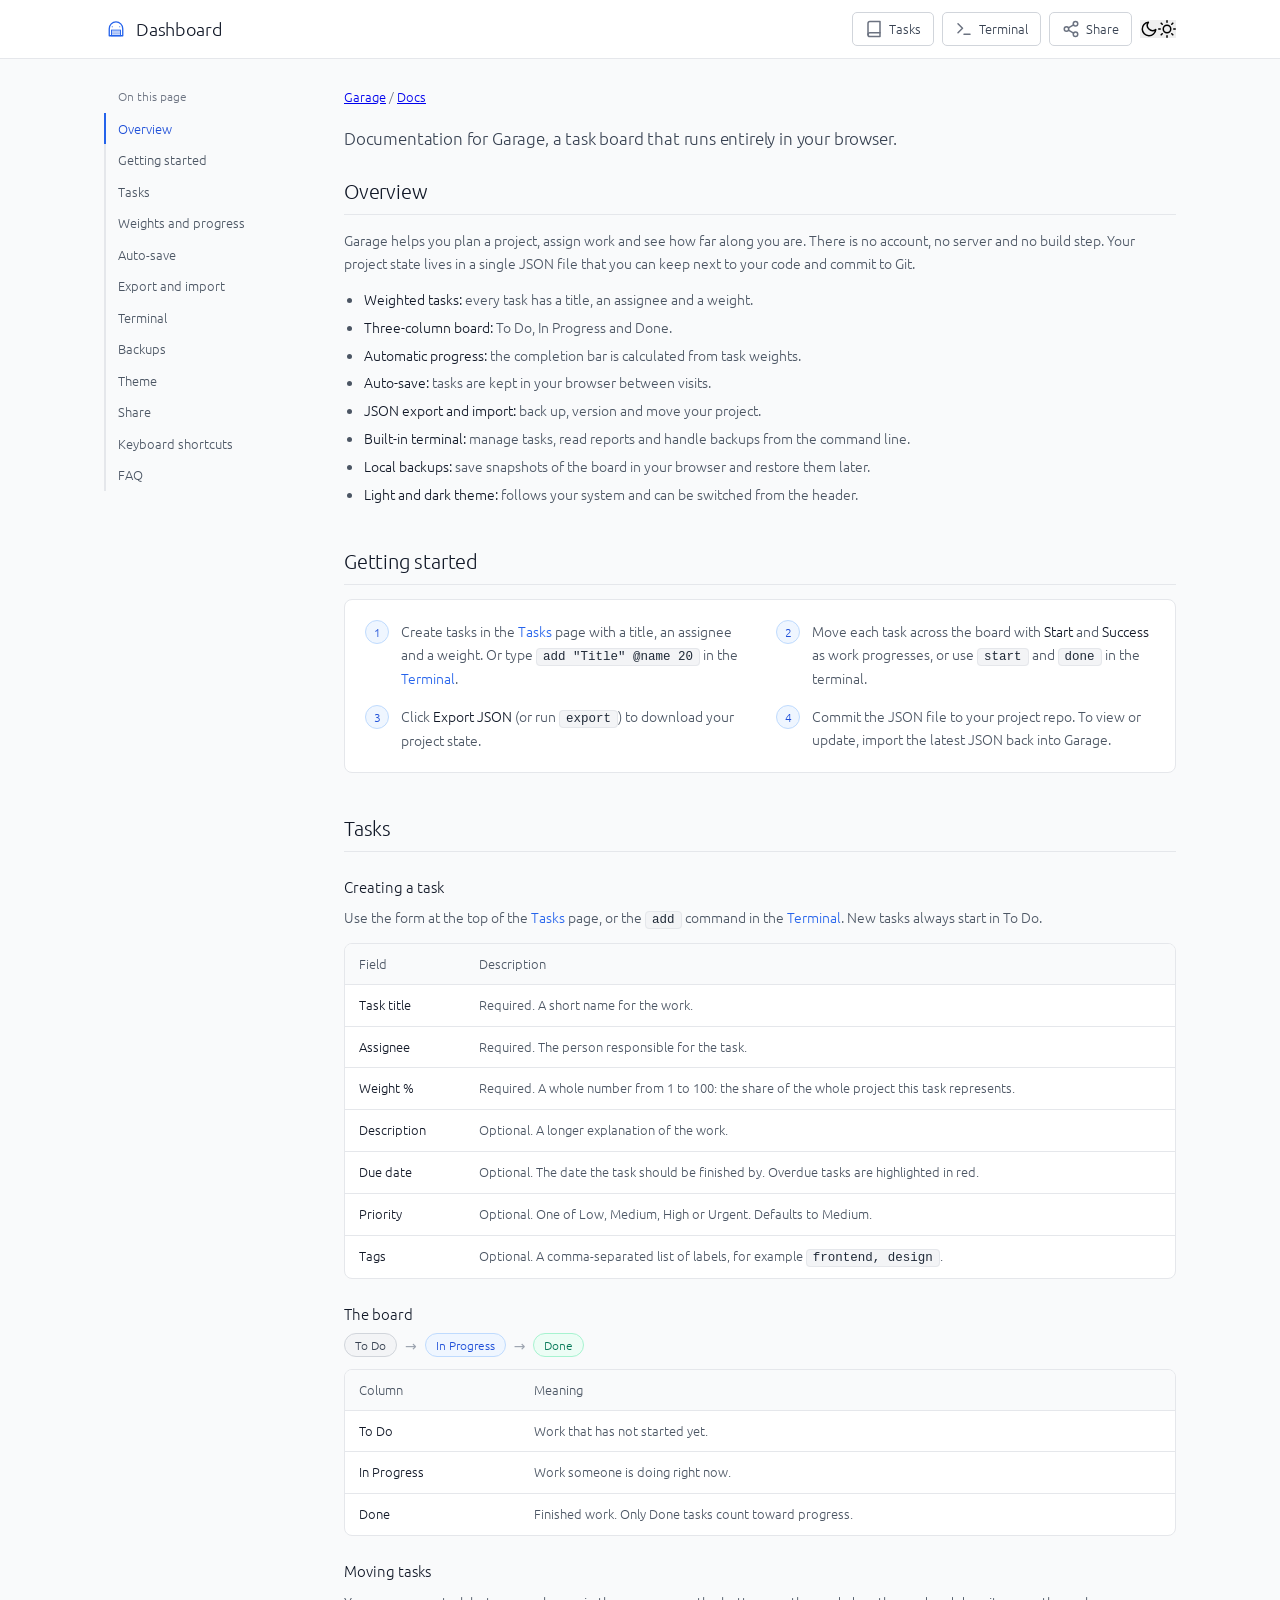
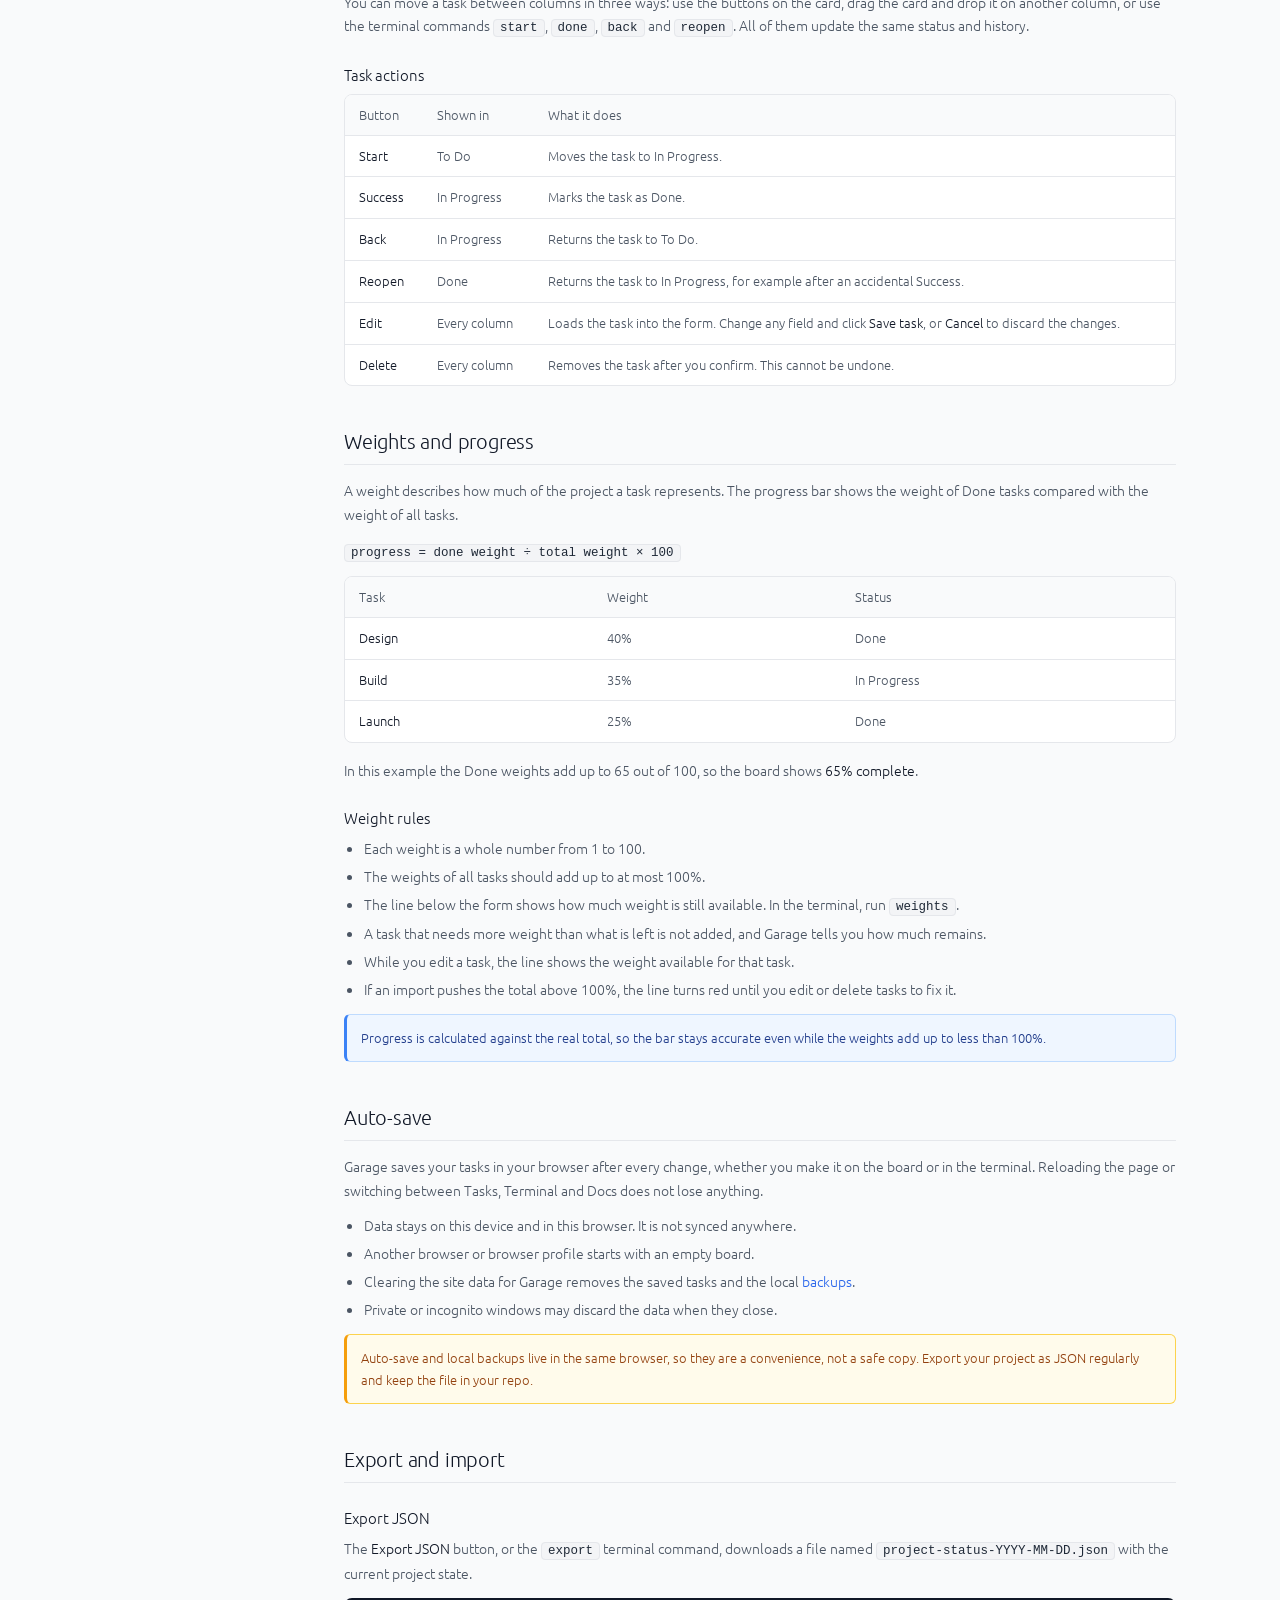
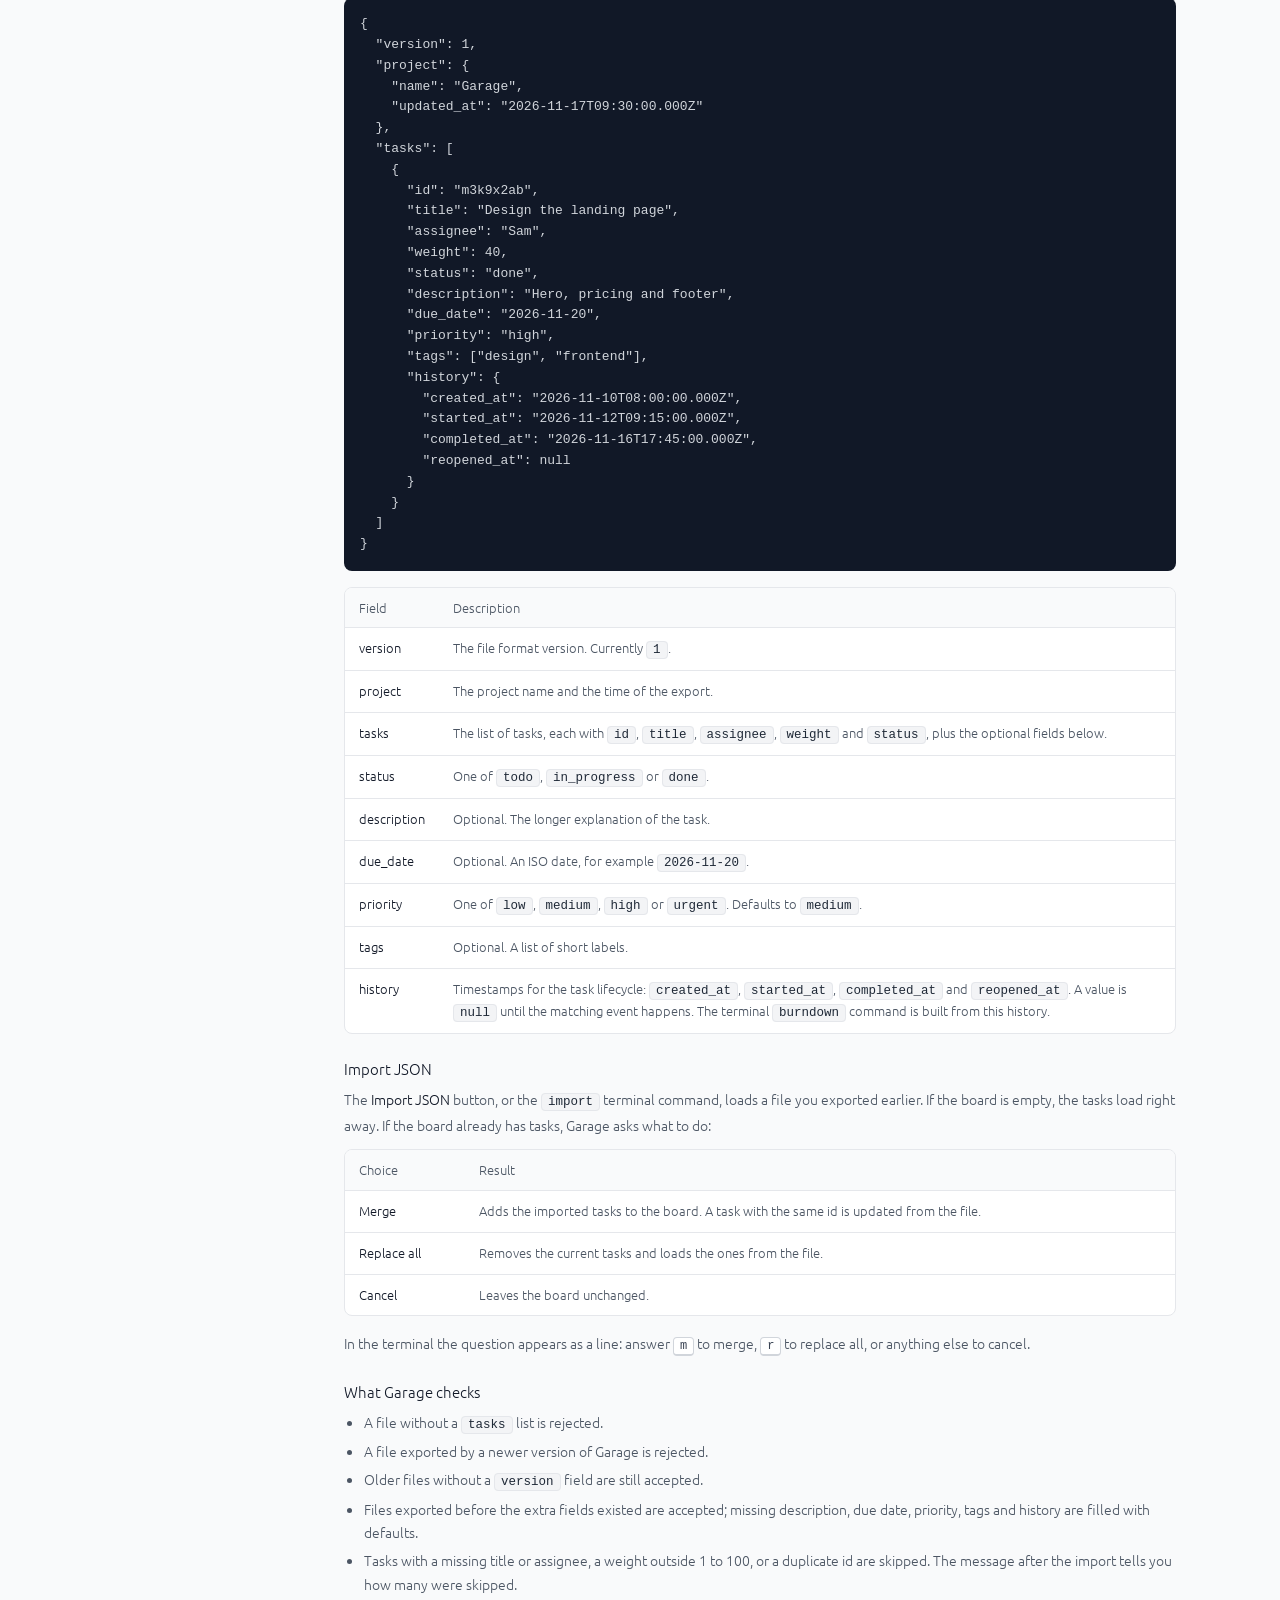
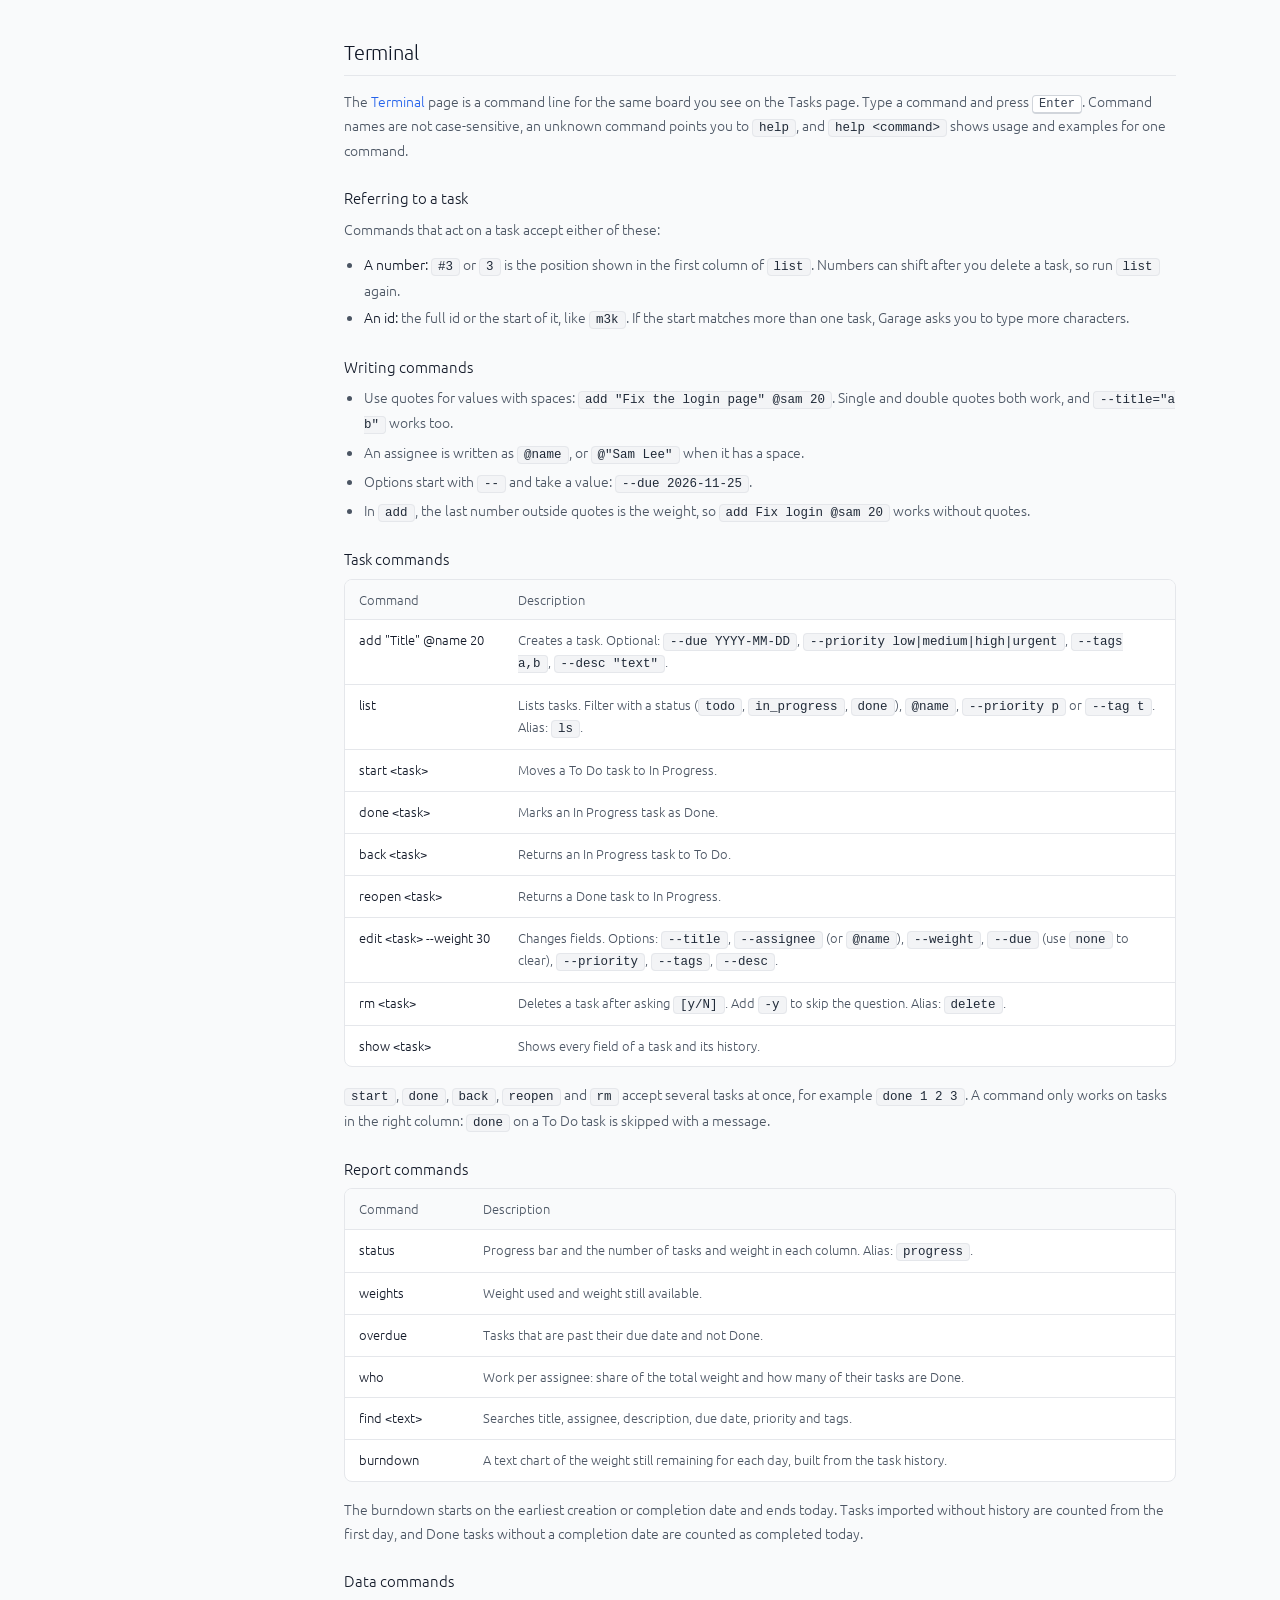
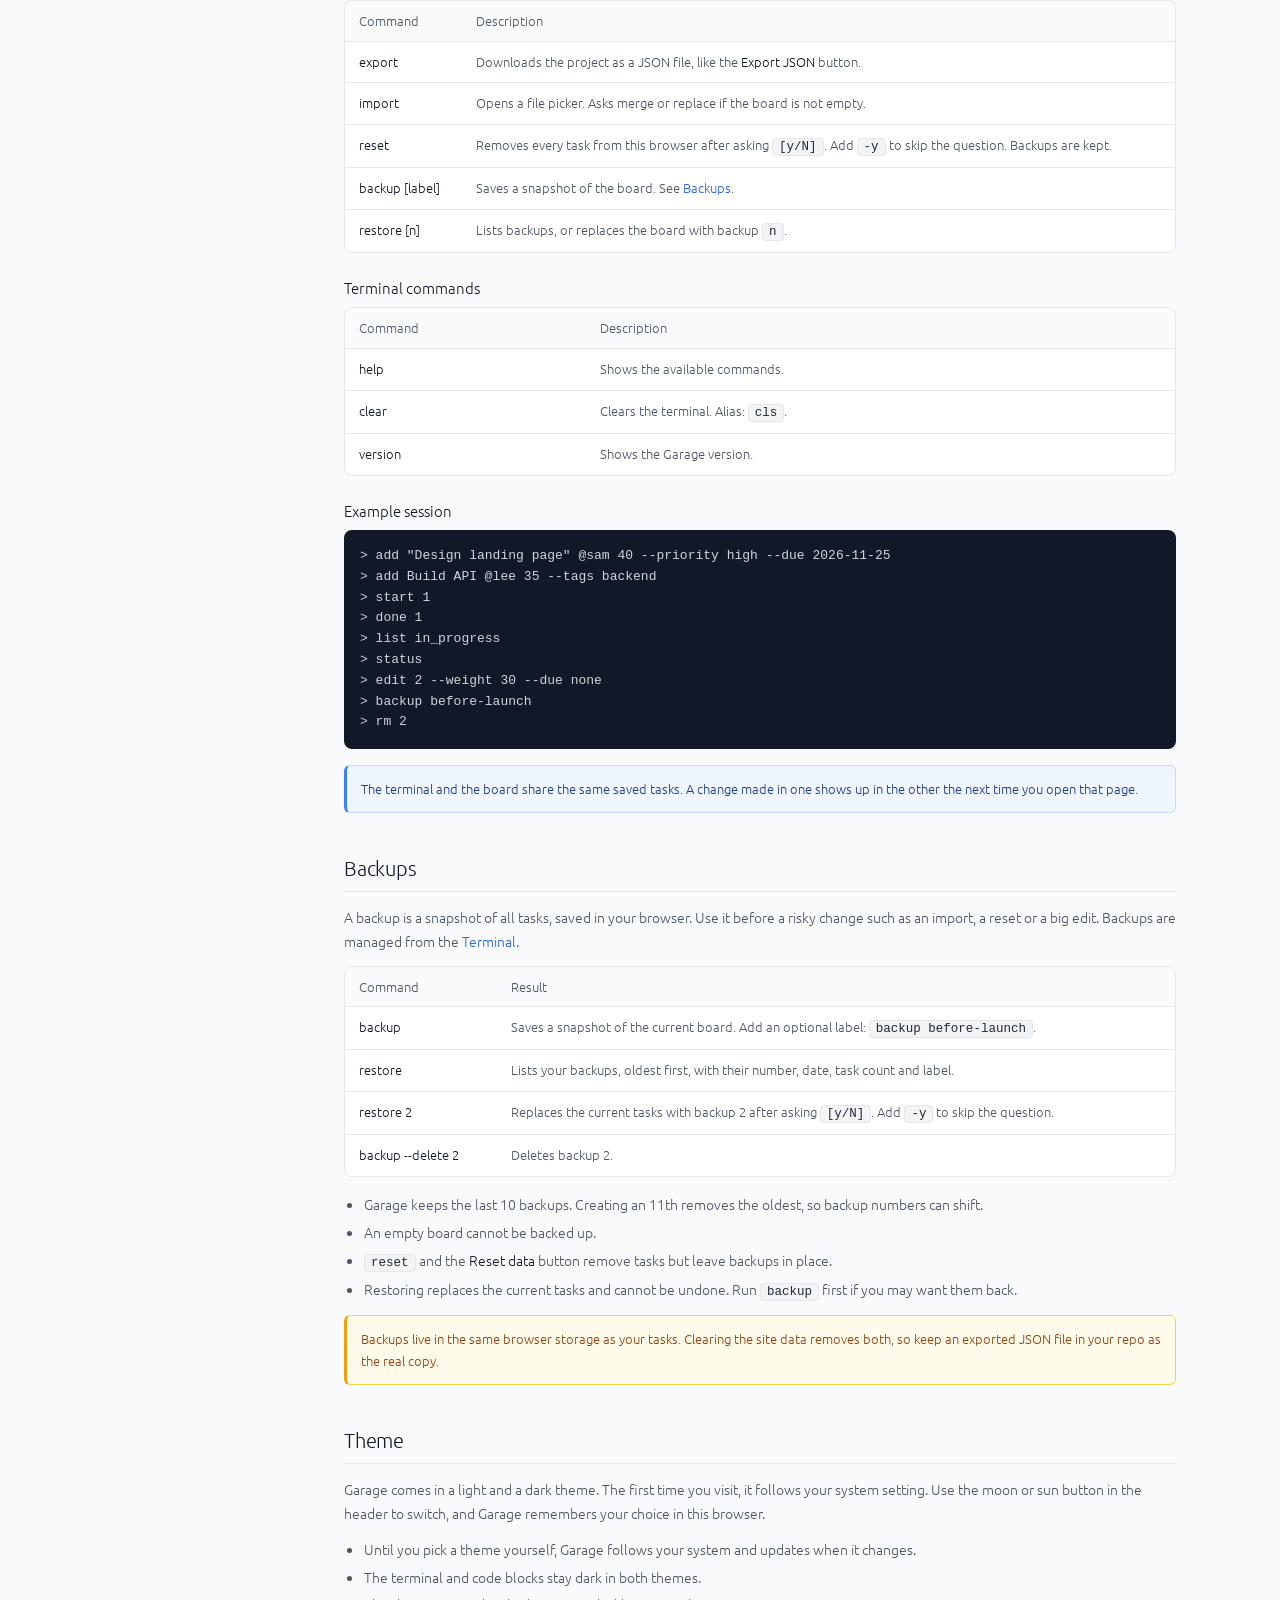
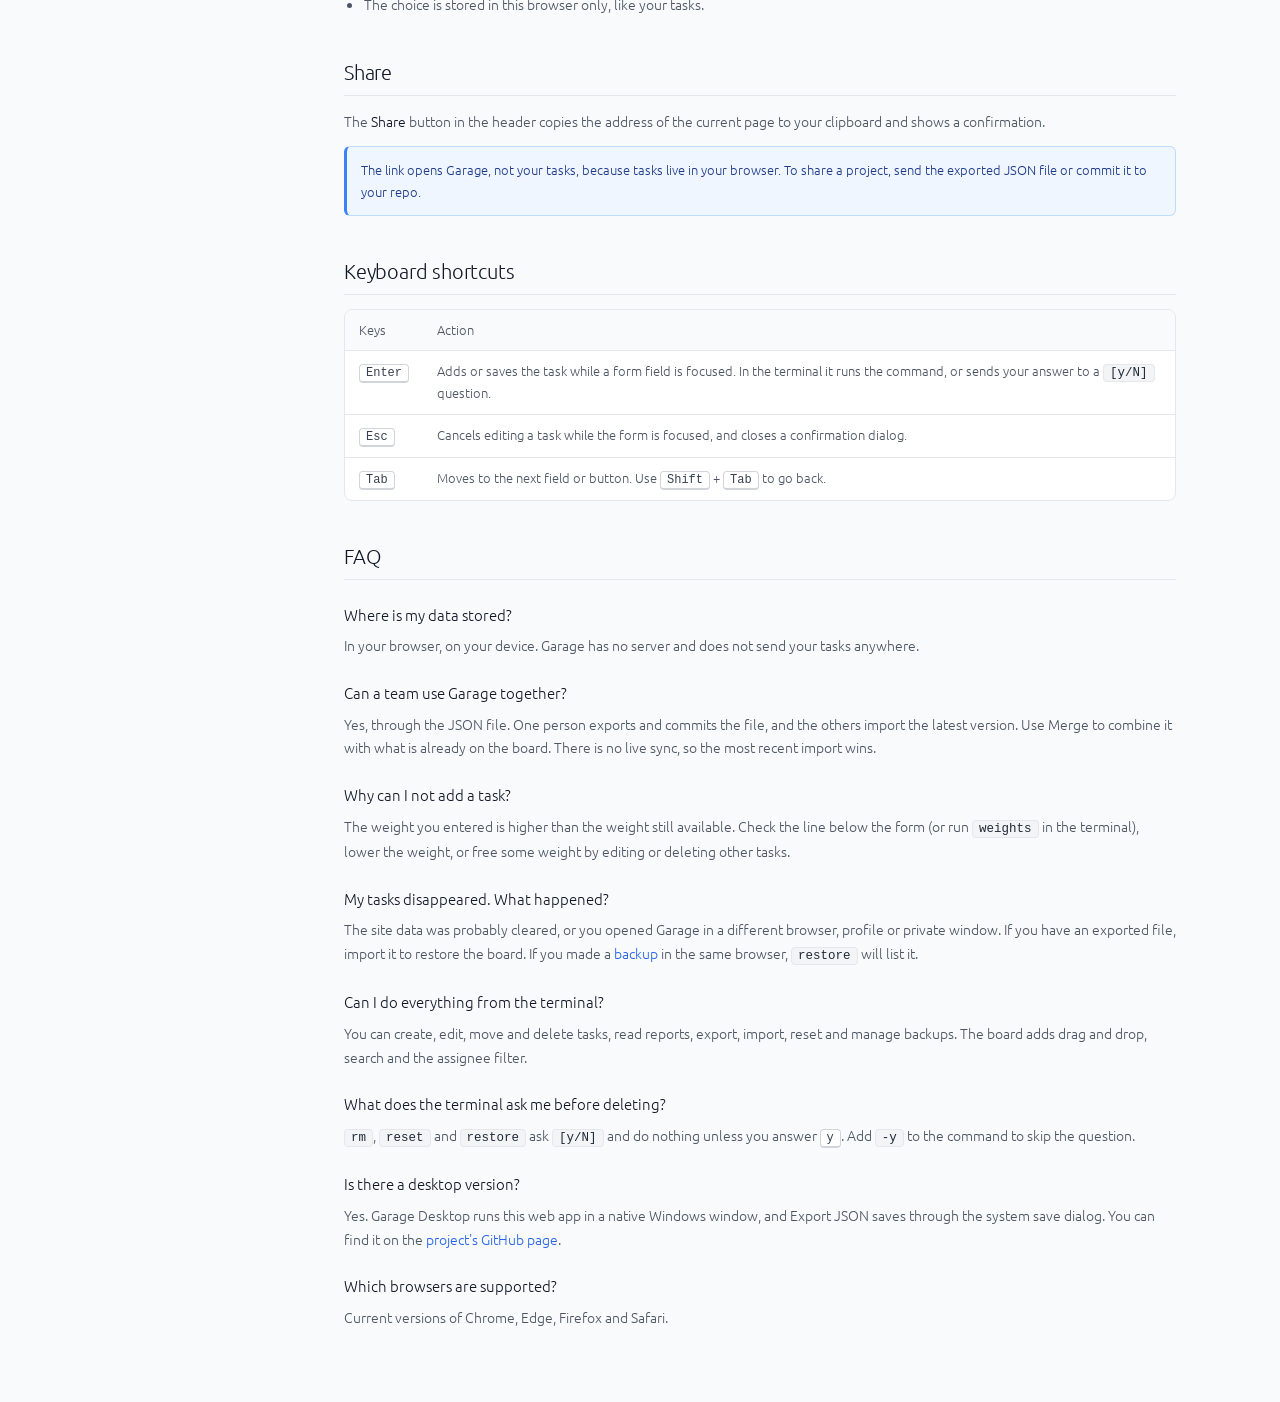
==== commit c2c5da25: "Update index.html" ====
--- a/index.html
+++ b/index.html
@@ -4,6 +4,17 @@
     <meta charset="UTF-8">
     <meta name="viewport" content="width=device-width, initial-scale=1.0">
     <title>Garage</title>
+
+    <script>
+        (function () {
+            var theme = null;
+            try { theme = localStorage.getItem('garage-theme'); } catch (e) {}
+            if (theme !== 'light' && theme !== 'dark') {
+                theme = window.matchMedia('(prefers-color-scheme: dark)').matches ? 'dark' : 'light';
+            }
+            document.documentElement.dataset.theme = theme;
+        })();
+    </script>
 
     <link rel="stylesheet" href="dashboard/assets/stylesheets/style.css">
 
@@ -53,6 +64,26 @@
                 </svg>
                 Share
             </a>
+            <button type="button" id="theme-toggle" class="dp-flex ai-center jc-center" aria-label="Switch to dark theme" aria-pressed="false">
+                <svg class="icon-moon" xmlns="http://www.w3.org/2000/svg" width="18" height="18" viewBox="0 0 24 24"
+                    fill="none" stroke="currentColor" stroke-width="2"
+                    stroke-linecap="round" stroke-linejoin="round" aria-hidden="true">
+                    <path d="M21 12.79A9 9 0 1 1 11.21 3 7 7 0 0 0 21 12.79z"/>
+                </svg>
+                <svg class="icon-sun" xmlns="http://www.w3.org/2000/svg" width="18" height="18" viewBox="0 0 24 24"
+                    fill="none" stroke="currentColor" stroke-width="2"
+                    stroke-linecap="round" stroke-linejoin="round" aria-hidden="true">
+                    <circle cx="12" cy="12" r="5"/>
+                    <line x1="12" y1="1" x2="12" y2="3"/>
+                    <line x1="12" y1="21" x2="12" y2="23"/>
+                    <line x1="4.22" y1="4.22" x2="5.64" y2="5.64"/>
+                    <line x1="18.36" y1="18.36" x2="19.78" y2="19.78"/>
+                    <line x1="1" y1="12" x2="3" y2="12"/>
+                    <line x1="21" y1="12" x2="23" y2="12"/>
+                    <line x1="4.22" y1="19.78" x2="5.64" y2="18.36"/>
+                    <line x1="18.36" y1="5.64" x2="19.78" y2="4.22"/>
+                </svg>
+            </button>
         </nav>
     </header>
     <main class="docs">
@@ -68,6 +99,7 @@
                     <li><a href="#export-import">Export and import</a></li>
                     <li><a href="#terminal">Terminal</a></li>
                     <li><a href="#backups">Backups</a></li>
+                    <li><a href="#theme">Theme</a></li>
                     <li><a href="#share">Share</a></li>
                     <li><a href="#shortcuts">Keyboard shortcuts</a></li>
                     <li><a href="#faq">FAQ</a></li>
@@ -76,7 +108,7 @@
         </aside>
         <article>
             <section class="route">
-                <p>Garage / Docs</p>
+                <p><a href="/garage">Garage</a> / <a href="/garage" aria-current="page">Docs</a></p>
             </section>
             <section class="welcome-message">
                 <p>Documentation for Garage, a task board that runs entirely in your browser.</p>
@@ -93,6 +125,7 @@
                     <li><strong>JSON export and import:</strong> back up, version and move your project.</li>
                     <li><strong>Built-in terminal:</strong> manage tasks, read reports and handle backups from the command line.</li>
                     <li><strong>Local backups:</strong> save snapshots of the board in your browser and restore them later.</li>
+                    <li><strong>Light and dark theme:</strong> follows your system and can be switched from the header.</li>
                 </ul>
             </section>
 
@@ -655,6 +688,16 @@
                 </div>
             </section>
 
+            <section class="doc" id="theme">
+                <h2>Theme</h2>
+                <p>Garage comes in a light and a dark theme. The first time you visit, it follows your system setting. Use the moon or sun button in the header to switch, and Garage remembers your choice in this browser.</p>
+                <ul>
+                    <li>Until you pick a theme yourself, Garage follows your system and updates when it changes.</li>
+                    <li>The terminal and code blocks stay dark in both themes.</li>
+                    <li>The choice is stored in this browser only, like your tasks.</li>
+                </ul>
+            </section>
+
             <section class="doc" id="share">
                 <h2>Share</h2>
                 <p>The <strong>Share</strong> button in the header copies the address of the current page to your clipboard and shows a confirmation.</p>
--- a/dashboard/assets/stylesheets/style.css
+++ b/dashboard/assets/stylesheets/style.css
@@ -530,6 +530,22 @@
     color: var(--gray-100);
 }
 
+main article .terminal .terminal-body .line.error {
+    color: var(--red-300);
+}
+
+main article .terminal .terminal-body .line.ok {
+    color: var(--green-500);
+}
+
+main article .terminal .terminal-body .line.dim {
+    color: var(--gray-500);
+}
+
+main article .terminal .terminal-body .line.row {
+    margin: 0;
+}
+
 main article .terminal .terminal-body code {
     color: var(--blue-300);
     background-color: rgba(96, 165, 250, 0.12);
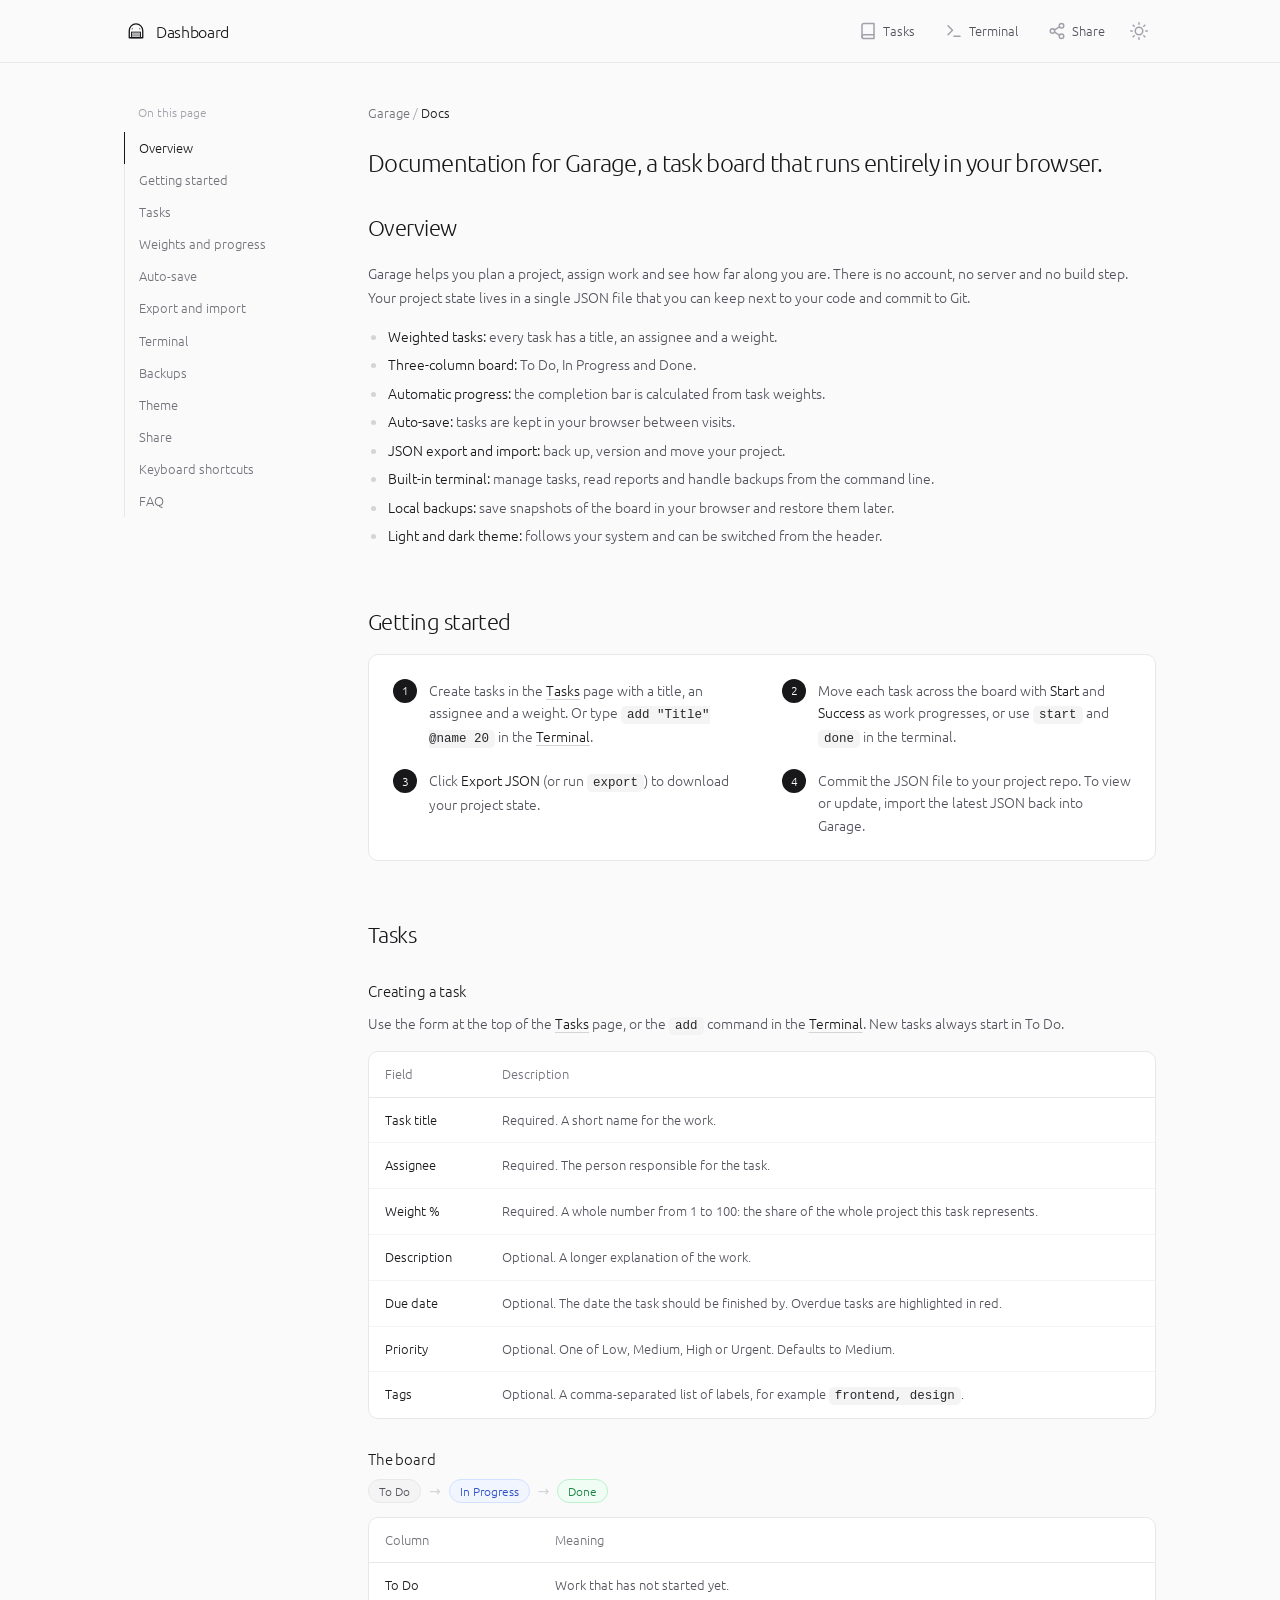
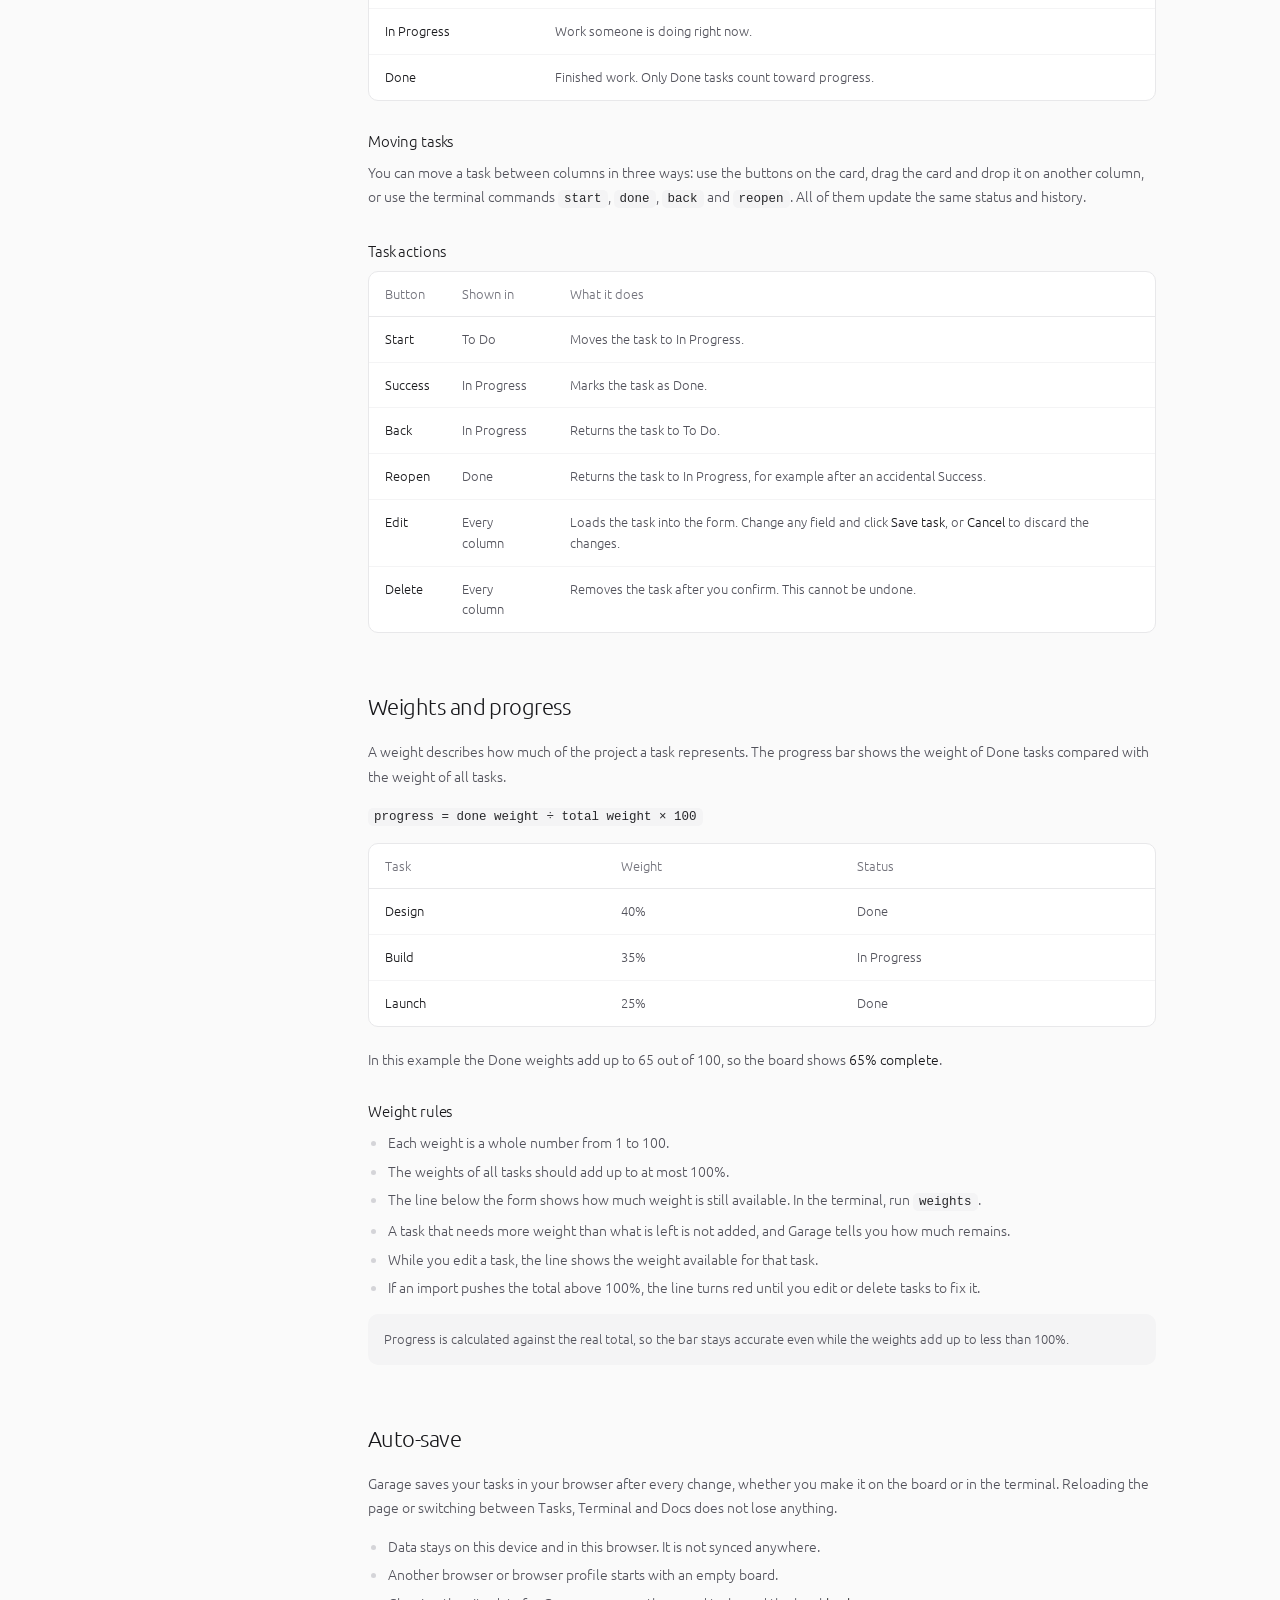
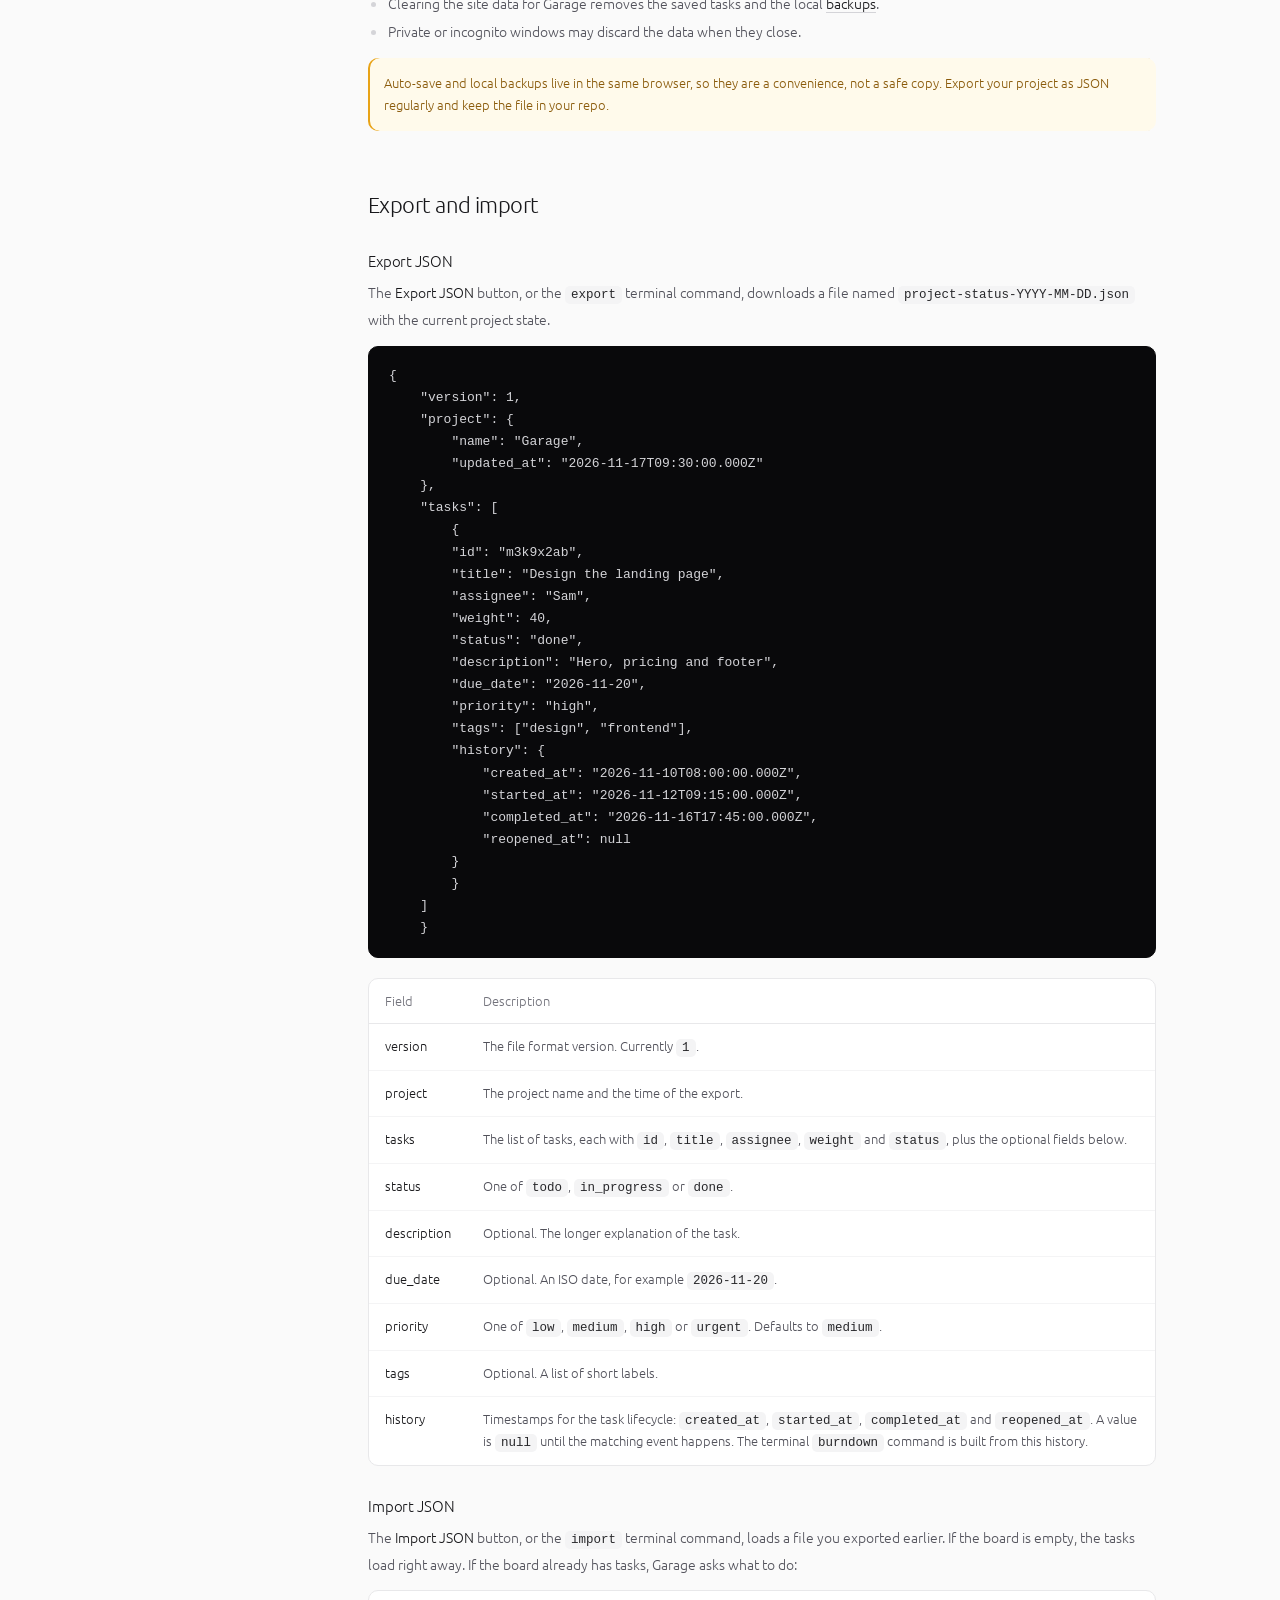
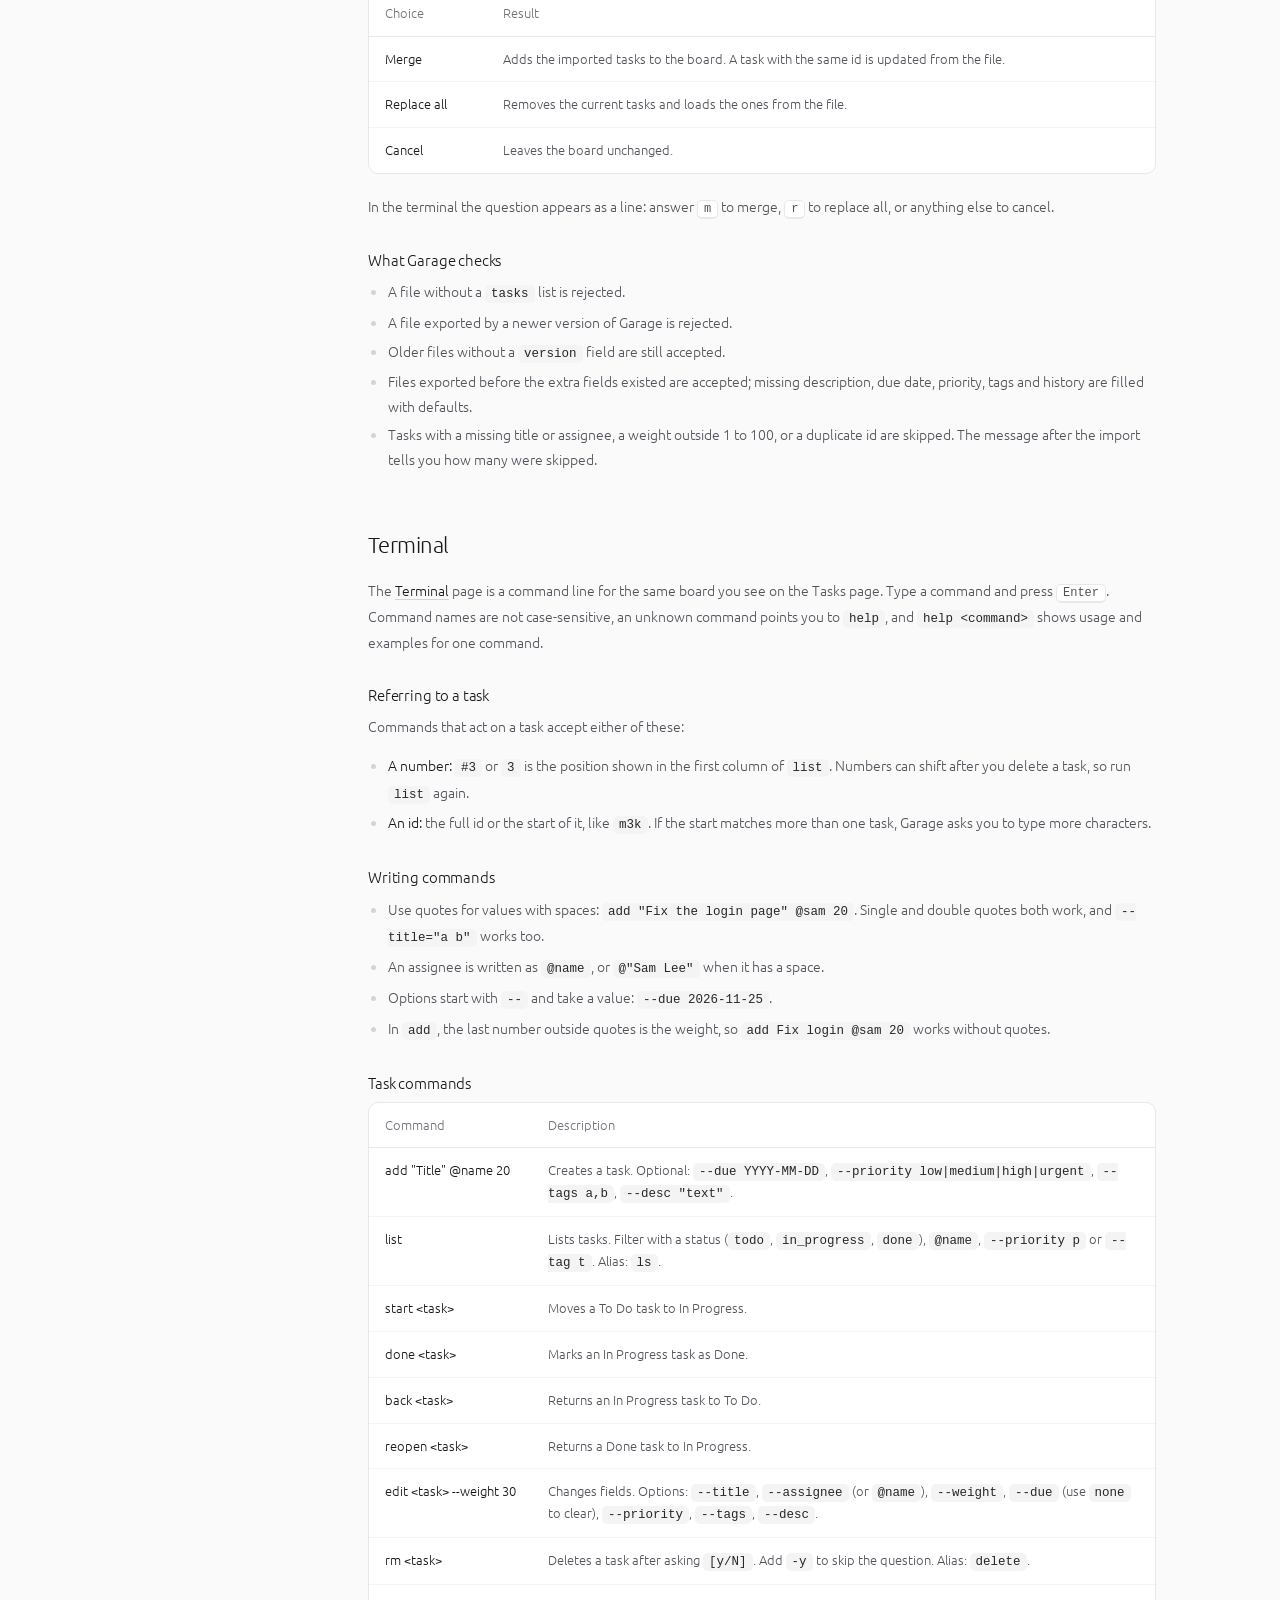
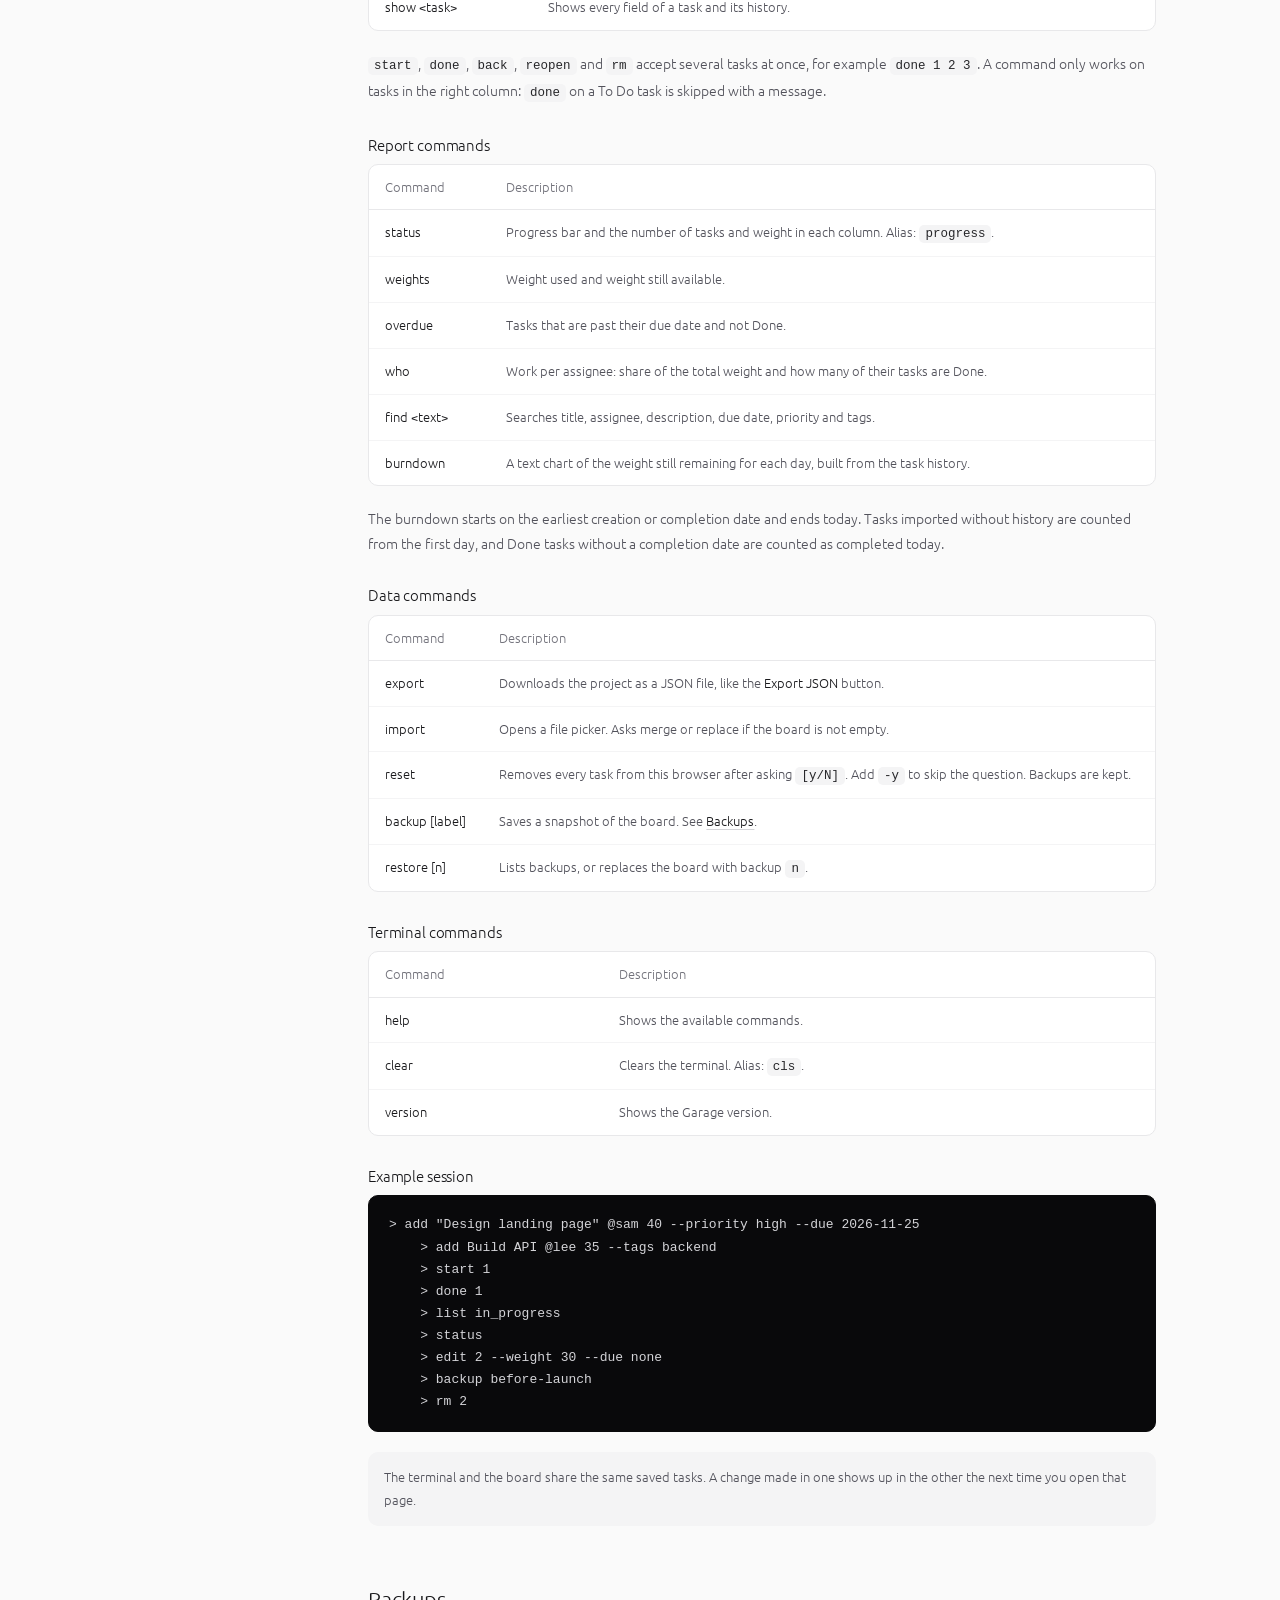
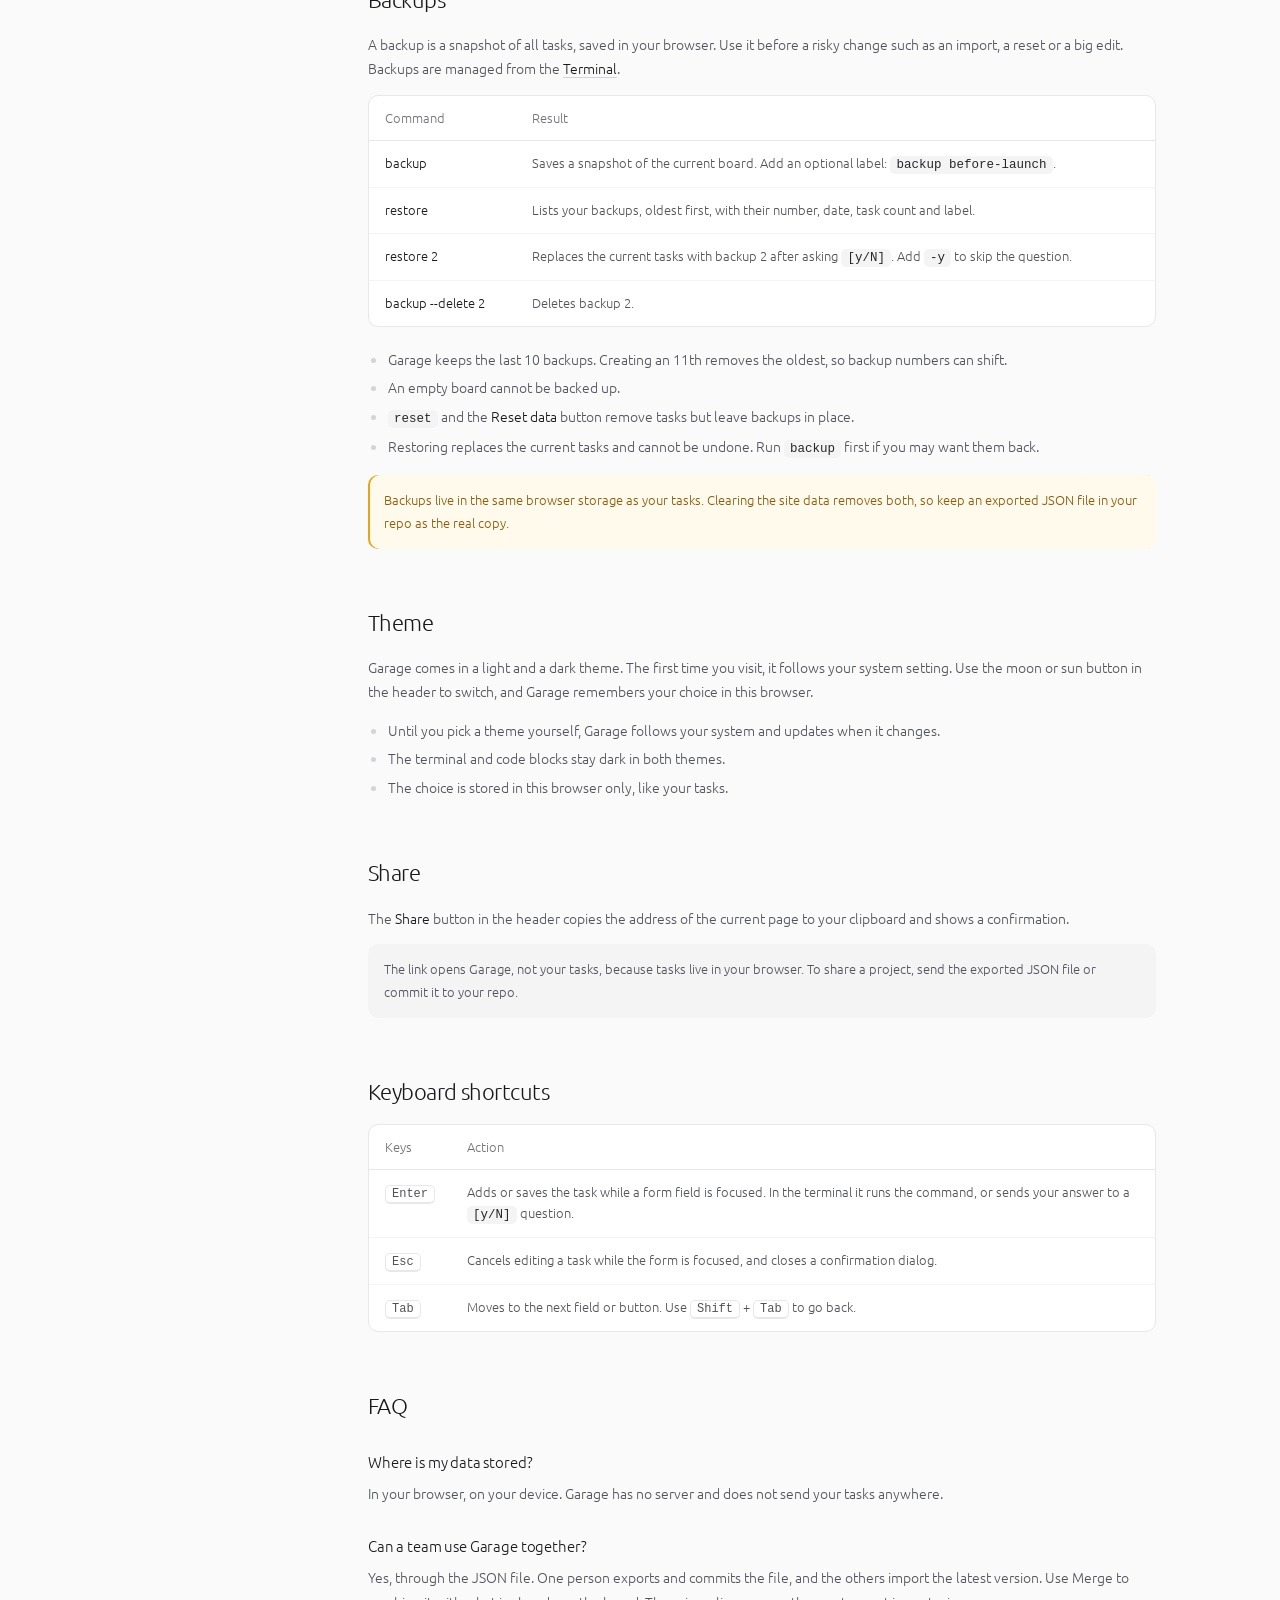
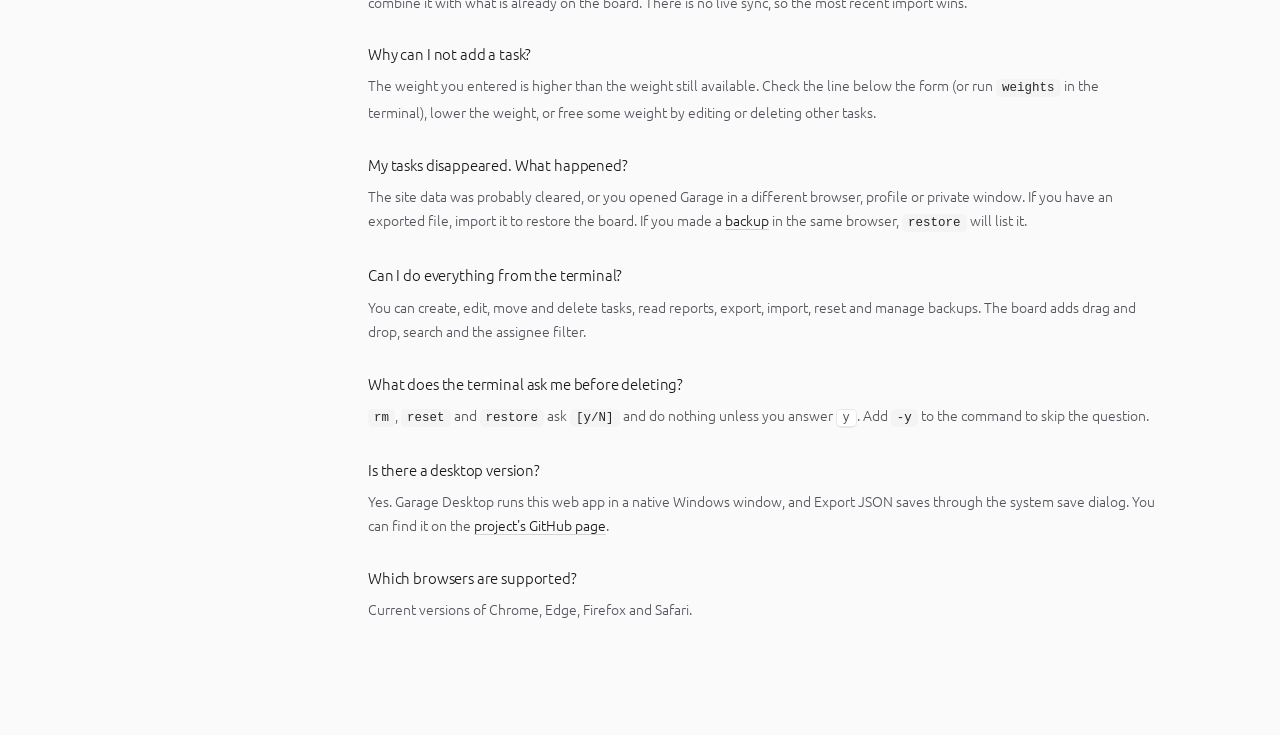
==== commit 789745f3: "Update index.html" ====
--- a/index.html
+++ b/index.html
@@ -1,773 +1,781 @@
 <!DOCTYPE html>
 <html lang="en">
-<head>
-    <meta charset="UTF-8">
-    <meta name="viewport" content="width=device-width, initial-scale=1.0">
-    <title>Garage</title>
-
-    <script>
-        (function () {
-            var theme = null;
-            try { theme = localStorage.getItem('garage-theme'); } catch (e) {}
-            if (theme !== 'light' && theme !== 'dark') {
-                theme = window.matchMedia('(prefers-color-scheme: dark)').matches ? 'dark' : 'light';
-            }
-            document.documentElement.dataset.theme = theme;
-        })();
-    </script>
-
-    <link rel="stylesheet" href="dashboard/assets/stylesheets/style.css">
-
-    <script src="dashboard/assets/engines/engine.js" defer></script>
-</head>
-<body>
-    <header class="dp-flex ai-center">
-        <div class="brandmark dp-flex ai-center">
-            <svg class="brand-logo" xmlns="http://www.w3.org/2000/svg" width="24" height="24" viewBox="0 0 512 512" aria-hidden="true">
-                <path d="M112 400 V248 a144 144 0 0 1 288 0 V400 Z" fill="none" stroke="currentColor" stroke-width="28" stroke-linejoin="round"/>
-                <rect x="160" y="280" width="192" height="120" fill="none" stroke="currentColor" stroke-width="20"/>
-                <line x1="160" y1="320" x2="352" y2="320" stroke="currentColor" stroke-width="14" stroke-linecap="round"/>
-                <line x1="160" y1="360" x2="352" y2="360" stroke="currentColor" stroke-width="14" stroke-linecap="round"/>
-                <circle cx="176" cy="208" r="12" fill="currentColor"/>
-                <circle cx="336" cy="208" r="12" fill="currentColor"/>
-            </svg>
-            <h1>Dashboard</h1>
-        </div>
-        <nav class="dp-flex ai-center">
-            <a href="tasks" class="dp-flex ai-center jc-center">
-                <svg xmlns="http://www.w3.org/2000/svg" width="18" height="18" viewBox="0 0 24 24"
-                    fill="none" stroke="currentColor" stroke-width="2"
-                    stroke-linecap="round" stroke-linejoin="round" aria-hidden="true">
-                    <path d="M4 19.5A2.5 2.5 0 0 1 6.5 17H20"/>
-                    <path d="M6.5 2H20v20H6.5A2.5 2.5 0 0 1 4 19.5v-15A2.5 2.5 0 0 1 6.5 2z"/>
+    <head>
+        <meta charset="UTF-8">
+        <meta name="viewport" content="width=device-width, initial-scale=1.0, maximum-scale=1.0, user-scalable=no">
+        <title>Garage — Local Task Board with Weighted Tasks & Terminal</title>
+        <meta name="description" content="Garage is a browser-based task board with weighted progress tracking, a built-in terminal, JSON export/import and local backups. No account, no server, no build step.">
+        <meta name="author" content="Fouad Salehi">
+        <meta name="keywords" content="Garage, task board, kanban, weighted tasks, progress tracking, terminal, JSON export, offline task manager, browser task manager, project management, Fouad Salehi">
+        <meta name="robots" content="index, follow">
+        <meta name="theme-color" content="#fafafa" media="(prefers-color-scheme: light)">
+        <meta name="theme-color" content="#0b0b0d" media="(prefers-color-scheme: dark)">
+        <link rel="canonical" href="https://fouadsgarage.github.io/garage/">
+        <link rel="icon" href="favicon.ico" sizes="any">
+        <link rel="apple-touch-icon" href="favicon.ico">
+
+        <script>
+            (function () {
+                var theme = null;
+                try { theme = localStorage.getItem('garage-theme'); } catch (e) {}
+                if (theme !== 'light' && theme !== 'dark') {
+                    theme = window.matchMedia('(prefers-color-scheme: dark)').matches ? 'dark' : 'light';
+                }
+                document.documentElement.dataset.theme = theme;
+            })();
+        </script>
+
+        <link rel="stylesheet" href="dashboard/assets/stylesheets/style.css">
+        <script src="dashboard/assets/engines/engine.js" defer></script>
+    </head>
+    <body>
+        <header class="dp-flex ai-center">
+            <div class="brandmark dp-flex ai-center">
+                <svg class="brand-logo" xmlns="http://www.w3.org/2000/svg" width="24" height="24" viewBox="0 0 512 512" aria-hidden="true">
+                    <path d="M112 400 V248 a144 144 0 0 1 288 0 V400 Z" fill="none" stroke="currentColor" stroke-width="28" stroke-linejoin="round"/>
+                    <rect x="160" y="280" width="192" height="120" fill="none" stroke="currentColor" stroke-width="20"/>
+                    <line x1="160" y1="320" x2="352" y2="320" stroke="currentColor" stroke-width="14" stroke-linecap="round"/>
+                    <line x1="160" y1="360" x2="352" y2="360" stroke="currentColor" stroke-width="14" stroke-linecap="round"/>
+                    <circle cx="176" cy="208" r="12" fill="currentColor"/>
+                    <circle cx="336" cy="208" r="12" fill="currentColor"/>
                 </svg>
-                Tasks
-            </a>
-            <a href="terminal" class="dp-flex ai-center jc-center">
-                <svg xmlns="http://www.w3.org/2000/svg" width="18" height="18" viewBox="0 0 24 24"
-                    fill="none" stroke="currentColor" stroke-width="2"
-                    stroke-linecap="round" stroke-linejoin="round" aria-hidden="true">
-                    <polyline points="4 17 10 11 4 5"/>
-                    <line x1="12" y1="19" x2="20" y2="19"/>
-                </svg>
-                Terminal
-            </a>
-            <a href="" class="dp-flex ai-center jc-center" id="share-btn">
-                <svg xmlns="http://www.w3.org/2000/svg" width="18" height="18" viewBox="0 0 24 24"
-                    fill="none" stroke="currentColor" stroke-width="2"
-                    stroke-linecap="round" stroke-linejoin="round" aria-hidden="true">
-                    <circle cx="18" cy="5" r="3"/>
-                    <circle cx="6" cy="12" r="3"/>
-                    <circle cx="18" cy="19" r="3"/>
-                    <line x1="8.59" y1="13.51" x2="15.42" y2="17.49"/>
-                    <line x1="15.41" y1="6.51" x2="8.59" y2="10.49"/>
-                </svg>
-                Share
-            </a>
-            <button type="button" id="theme-toggle" class="dp-flex ai-center jc-center" aria-label="Switch to dark theme" aria-pressed="false">
-                <svg class="icon-moon" xmlns="http://www.w3.org/2000/svg" width="18" height="18" viewBox="0 0 24 24"
-                    fill="none" stroke="currentColor" stroke-width="2"
-                    stroke-linecap="round" stroke-linejoin="round" aria-hidden="true">
-                    <path d="M21 12.79A9 9 0 1 1 11.21 3 7 7 0 0 0 21 12.79z"/>
-                </svg>
-                <svg class="icon-sun" xmlns="http://www.w3.org/2000/svg" width="18" height="18" viewBox="0 0 24 24"
-                    fill="none" stroke="currentColor" stroke-width="2"
-                    stroke-linecap="round" stroke-linejoin="round" aria-hidden="true">
-                    <circle cx="12" cy="12" r="5"/>
-                    <line x1="12" y1="1" x2="12" y2="3"/>
-                    <line x1="12" y1="21" x2="12" y2="23"/>
-                    <line x1="4.22" y1="4.22" x2="5.64" y2="5.64"/>
-                    <line x1="18.36" y1="18.36" x2="19.78" y2="19.78"/>
-                    <line x1="1" y1="12" x2="3" y2="12"/>
-                    <line x1="21" y1="12" x2="23" y2="12"/>
-                    <line x1="4.22" y1="19.78" x2="5.64" y2="18.36"/>
-                    <line x1="18.36" y1="5.64" x2="19.78" y2="4.22"/>
-                </svg>
-            </button>
-        </nav>
-    </header>
-    <main class="docs">
-        <aside class="docs-nav">
-            <h2>On this page</h2>
-            <nav aria-label="Documentation">
-                <ul>
-                    <li><a href="#overview">Overview</a></li>
-                    <li><a href="#getting-started">Getting started</a></li>
-                    <li><a href="#tasks">Tasks</a></li>
-                    <li><a href="#weights">Weights and progress</a></li>
-                    <li><a href="#auto-save">Auto-save</a></li>
-                    <li><a href="#export-import">Export and import</a></li>
-                    <li><a href="#terminal">Terminal</a></li>
-                    <li><a href="#backups">Backups</a></li>
-                    <li><a href="#theme">Theme</a></li>
-                    <li><a href="#share">Share</a></li>
-                    <li><a href="#shortcuts">Keyboard shortcuts</a></li>
-                    <li><a href="#faq">FAQ</a></li>
-                </ul>
+                <h1>Dashboard</h1>
+            </div>
+            <nav class="dp-flex ai-center">
+                <a href="tasks" class="dp-flex ai-center jc-center">
+                    <svg xmlns="http://www.w3.org/2000/svg" width="18" height="18" viewBox="0 0 24 24"
+                        fill="none" stroke="currentColor" stroke-width="2"
+                        stroke-linecap="round" stroke-linejoin="round" aria-hidden="true">
+                        <path d="M4 19.5A2.5 2.5 0 0 1 6.5 17H20"/>
+                        <path d="M6.5 2H20v20H6.5A2.5 2.5 0 0 1 4 19.5v-15A2.5 2.5 0 0 1 6.5 2z"/>
+                    </svg>
+                    Tasks
+                </a>
+                <a href="terminal" class="dp-flex ai-center jc-center">
+                    <svg xmlns="http://www.w3.org/2000/svg" width="18" height="18" viewBox="0 0 24 24"
+                        fill="none" stroke="currentColor" stroke-width="2"
+                        stroke-linecap="round" stroke-linejoin="round" aria-hidden="true">
+                        <polyline points="4 17 10 11 4 5"/>
+                        <line x1="12" y1="19" x2="20" y2="19"/>
+                    </svg>
+                    Terminal
+                </a>
+                <a href="" class="dp-flex ai-center jc-center" id="share-btn">
+                    <svg xmlns="http://www.w3.org/2000/svg" width="18" height="18" viewBox="0 0 24 24"
+                        fill="none" stroke="currentColor" stroke-width="2"
+                        stroke-linecap="round" stroke-linejoin="round" aria-hidden="true">
+                        <circle cx="18" cy="5" r="3"/>
+                        <circle cx="6" cy="12" r="3"/>
+                        <circle cx="18" cy="19" r="3"/>
+                        <line x1="8.59" y1="13.51" x2="15.42" y2="17.49"/>
+                        <line x1="15.41" y1="6.51" x2="8.59" y2="10.49"/>
+                    </svg>
+                    Share
+                </a>
+                <button type="button" id="theme-toggle" class="dp-flex ai-center jc-center" aria-label="Switch to dark theme" aria-pressed="false">
+                    <svg class="icon-moon" xmlns="http://www.w3.org/2000/svg" width="18" height="18" viewBox="0 0 24 24"
+                        fill="none" stroke="currentColor" stroke-width="2"
+                        stroke-linecap="round" stroke-linejoin="round" aria-hidden="true">
+                        <path d="M21 12.79A9 9 0 1 1 11.21 3 7 7 0 0 0 21 12.79z"/>
+                    </svg>
+                    <svg class="icon-sun" xmlns="http://www.w3.org/2000/svg" width="18" height="18" viewBox="0 0 24 24"
+                        fill="none" stroke="currentColor" stroke-width="2"
+                        stroke-linecap="round" stroke-linejoin="round" aria-hidden="true">
+                        <circle cx="12" cy="12" r="5"/>
+                        <line x1="12" y1="1" x2="12" y2="3"/>
+                        <line x1="12" y1="21" x2="12" y2="23"/>
+                        <line x1="4.22" y1="4.22" x2="5.64" y2="5.64"/>
+                        <line x1="18.36" y1="18.36" x2="19.78" y2="19.78"/>
+                        <line x1="1" y1="12" x2="3" y2="12"/>
+                        <line x1="21" y1="12" x2="23" y2="12"/>
+                        <line x1="4.22" y1="19.78" x2="5.64" y2="18.36"/>
+                        <line x1="18.36" y1="5.64" x2="19.78" y2="4.22"/>
+                    </svg>
+                </button>
             </nav>
-        </aside>
-        <article>
-            <section class="route">
-                <p><a href="/garage">Garage</a> / <a href="/garage" aria-current="page">Docs</a></p>
-            </section>
-            <section class="welcome-message">
-                <p>Documentation for Garage, a task board that runs entirely in your browser.</p>
-            </section>
-
-            <section class="doc" id="overview">
-                <h2>Overview</h2>
-                <p>Garage helps you plan a project, assign work and see how far along you are. There is no account, no server and no build step. Your project state lives in a single JSON file that you can keep next to your code and commit to Git.</p>
-                <ul>
-                    <li><strong>Weighted tasks:</strong> every task has a title, an assignee and a weight.</li>
-                    <li><strong>Three-column board:</strong> To Do, In Progress and Done.</li>
-                    <li><strong>Automatic progress:</strong> the completion bar is calculated from task weights.</li>
-                    <li><strong>Auto-save:</strong> tasks are kept in your browser between visits.</li>
-                    <li><strong>JSON export and import:</strong> back up, version and move your project.</li>
-                    <li><strong>Built-in terminal:</strong> manage tasks, read reports and handle backups from the command line.</li>
-                    <li><strong>Local backups:</strong> save snapshots of the board in your browser and restore them later.</li>
-                    <li><strong>Light and dark theme:</strong> follows your system and can be switched from the header.</li>
-                </ul>
-            </section>
-
-            <section class="doc" id="getting-started">
-                <h2>Getting started</h2>
-                <div class="guide">
-                    <div class="guide-steps">
-                        <div class="step">
-                            <span class="step-number">1</span>
-                            <p>Create tasks in the <a href="tasks">Tasks</a> page with a title, an assignee and a weight. Or type <code>add "Title" @name 20</code> in the <a href="terminal">Terminal</a>.</p>
+        </header>
+        <main class="docs">
+            <aside class="docs-nav">
+                <h2>On this page</h2>
+                <nav aria-label="Documentation">
+                    <ul>
+                        <li><a href="#overview">Overview</a></li>
+                        <li><a href="#getting-started">Getting started</a></li>
+                        <li><a href="#tasks">Tasks</a></li>
+                        <li><a href="#weights">Weights and progress</a></li>
+                        <li><a href="#auto-save">Auto-save</a></li>
+                        <li><a href="#export-import">Export and import</a></li>
+                        <li><a href="#terminal">Terminal</a></li>
+                        <li><a href="#backups">Backups</a></li>
+                        <li><a href="#theme">Theme</a></li>
+                        <li><a href="#share">Share</a></li>
+                        <li><a href="#shortcuts">Keyboard shortcuts</a></li>
+                        <li><a href="#faq">FAQ</a></li>
+                    </ul>
+                </nav>
+            </aside>
+            <article>
+                <section class="route">
+                    <p><a href="/garage">Garage</a> / <a href="/garage" aria-current="page">Docs</a></p>
+                </section>
+                <section class="welcome-message">
+                    <p>Documentation for Garage, a task board that runs entirely in your browser.</p>
+                </section>
+
+                <section class="doc" id="overview">
+                    <h2>Overview</h2>
+                    <p>Garage helps you plan a project, assign work and see how far along you are. There is no account, no server and no build step. Your project state lives in a single JSON file that you can keep next to your code and commit to Git.</p>
+                    <ul>
+                        <li><strong>Weighted tasks:</strong> every task has a title, an assignee and a weight.</li>
+                        <li><strong>Three-column board:</strong> To Do, In Progress and Done.</li>
+                        <li><strong>Automatic progress:</strong> the completion bar is calculated from task weights.</li>
+                        <li><strong>Auto-save:</strong> tasks are kept in your browser between visits.</li>
+                        <li><strong>JSON export and import:</strong> back up, version and move your project.</li>
+                        <li><strong>Built-in terminal:</strong> manage tasks, read reports and handle backups from the command line.</li>
+                        <li><strong>Local backups:</strong> save snapshots of the board in your browser and restore them later.</li>
+                        <li><strong>Light and dark theme:</strong> follows your system and can be switched from the header.</li>
+                    </ul>
+                </section>
+
+                <section class="doc" id="getting-started">
+                    <h2>Getting started</h2>
+                    <div class="guide">
+                        <div class="guide-steps">
+                            <div class="step">
+                                <span class="step-number">1</span>
+                                <p>Create tasks in the <a href="tasks">Tasks</a> page with a title, an assignee and a weight. Or type <code>add "Title" @name 20</code> in the <a href="terminal">Terminal</a>.</p>
+                            </div>
+                            <div class="step">
+                                <span class="step-number">2</span>
+                                <p>Move each task across the board with <strong>Start</strong> and <strong>Success</strong> as work progresses, or use <code>start</code> and <code>done</code> in the terminal.</p>
+                            </div>
+                            <div class="step">
+                                <span class="step-number">3</span>
+                                <p>Click <strong>Export JSON</strong> (or run <code>export</code>) to download your project state.</p>
+                            </div>
+                            <div class="step">
+                                <span class="step-number">4</span>
+                                <p>Commit the JSON file to your project repo. To view or update, import the latest JSON back into Garage.</p>
+                            </div>
                         </div>
-                        <div class="step">
-                            <span class="step-number">2</span>
-                            <p>Move each task across the board with <strong>Start</strong> and <strong>Success</strong> as work progresses, or use <code>start</code> and <code>done</code> in the terminal.</p>
-                        </div>
-                        <div class="step">
-                            <span class="step-number">3</span>
-                            <p>Click <strong>Export JSON</strong> (or run <code>export</code>) to download your project state.</p>
-                        </div>
-                        <div class="step">
-                            <span class="step-number">4</span>
-                            <p>Commit the JSON file to your project repo. To view or update, import the latest JSON back into Garage.</p>
-                        </div>
-                    </div>
-                </div>
-            </section>
-
-            <section class="doc" id="tasks">
-                <h2>Tasks</h2>
-
-                <h3>Creating a task</h3>
-                <p>Use the form at the top of the <a href="tasks">Tasks</a> page, or the <code>add</code> command in the <a href="#terminal">Terminal</a>. New tasks always start in To Do.</p>
-                <div class="table-wrap">
-                    <table>
-                        <thead>
-                            <tr>
-                                <th>Field</th>
-                                <th>Description</th>
-                            </tr>
-                        </thead>
-                        <tbody>
-                            <tr>
-                                <td>Task title</td>
-                                <td>Required. A short name for the work.</td>
-                            </tr>
-                            <tr>
-                                <td>Assignee</td>
-                                <td>Required. The person responsible for the task.</td>
-                            </tr>
-                            <tr>
-                                <td>Weight %</td>
-                                <td>Required. A whole number from 1 to 100: the share of the whole project this task represents.</td>
-                            </tr>
-                            <tr>
-                                <td>Description</td>
-                                <td>Optional. A longer explanation of the work.</td>
-                            </tr>
-                            <tr>
-                                <td>Due date</td>
-                                <td>Optional. The date the task should be finished by. Overdue tasks are highlighted in red.</td>
-                            </tr>
-                            <tr>
-                                <td>Priority</td>
-                                <td>Optional. One of Low, Medium, High or Urgent. Defaults to Medium.</td>
-                            </tr>
-                            <tr>
-                                <td>Tags</td>
-                                <td>Optional. A comma-separated list of labels, for example <code>frontend, design</code>.</td>
-                            </tr>
-                        </tbody>
-                    </table>
-                </div>
-
-                <h3>The board</h3>
-                <div class="flow">
-                    <span class="badge todo">To Do</span>
-                    <span class="flow-arrow" aria-hidden="true">→</span>
-                    <span class="badge progress">In Progress</span>
-                    <span class="flow-arrow" aria-hidden="true">→</span>
-                    <span class="badge done">Done</span>
-                </div>
-                <div class="table-wrap">
-                    <table>
-                        <thead>
-                            <tr>
-                                <th>Column</th>
-                                <th>Meaning</th>
-                            </tr>
-                        </thead>
-                        <tbody>
-                            <tr>
-                                <td>To Do</td>
-                                <td>Work that has not started yet.</td>
-                            </tr>
-                            <tr>
-                                <td>In Progress</td>
-                                <td>Work someone is doing right now.</td>
-                            </tr>
-                            <tr>
-                                <td>Done</td>
-                                <td>Finished work. Only Done tasks count toward progress.</td>
-                            </tr>
-                        </tbody>
-                    </table>
-                </div>
-
-                <h3>Moving tasks</h3>
-                <p>You can move a task between columns in three ways: use the buttons on the card, drag the card and drop it on another column, or use the terminal commands <code>start</code>, <code>done</code>, <code>back</code> and <code>reopen</code>. All of them update the same status and history.</p>
-
-                <h3>Task actions</h3>
-                <div class="table-wrap">
-                    <table>
-                        <thead>
-                            <tr>
-                                <th>Button</th>
-                                <th>Shown in</th>
-                                <th>What it does</th>
-                            </tr>
-                        </thead>
-                        <tbody>
-                            <tr>
-                                <td>Start</td>
-                                <td>To Do</td>
-                                <td>Moves the task to In Progress.</td>
-                            </tr>
-                            <tr>
-                                <td>Success</td>
-                                <td>In Progress</td>
-                                <td>Marks the task as Done.</td>
-                            </tr>
-                            <tr>
-                                <td>Back</td>
-                                <td>In Progress</td>
-                                <td>Returns the task to To Do.</td>
-                            </tr>
-                            <tr>
-                                <td>Reopen</td>
-                                <td>Done</td>
-                                <td>Returns the task to In Progress, for example after an accidental Success.</td>
-                            </tr>
-                            <tr>
-                                <td>Edit</td>
-                                <td>Every column</td>
-                                <td>Loads the task into the form. Change any field and click <strong>Save task</strong>, or <strong>Cancel</strong> to discard the changes.</td>
-                            </tr>
-                            <tr>
-                                <td>Delete</td>
-                                <td>Every column</td>
-                                <td>Removes the task after you confirm. This cannot be undone.</td>
-                            </tr>
-                        </tbody>
-                    </table>
-                </div>
-            </section>
-
-            <section class="doc" id="weights">
-                <h2>Weights and progress</h2>
-                <p>A weight describes how much of the project a task represents. The progress bar shows the weight of Done tasks compared with the weight of all tasks.</p>
-                <p><code>progress = done weight ÷ total weight × 100</code></p>
-
-                <div class="table-wrap">
-                    <table>
-                        <thead>
-                            <tr>
-                                <th>Task</th>
-                                <th>Weight</th>
-                                <th>Status</th>
-                            </tr>
-                        </thead>
-                        <tbody>
-                            <tr>
-                                <td>Design</td>
-                                <td>40%</td>
-                                <td>Done</td>
-                            </tr>
-                            <tr>
-                                <td>Build</td>
-                                <td>35%</td>
-                                <td>In Progress</td>
-                            </tr>
-                            <tr>
-                                <td>Launch</td>
-                                <td>25%</td>
-                                <td>Done</td>
-                            </tr>
-                        </tbody>
-                    </table>
-                </div>
-                <p>In this example the Done weights add up to 65 out of 100, so the board shows <strong>65% complete</strong>.</p>
-
-                <h3>Weight rules</h3>
-                <ul>
-                    <li>Each weight is a whole number from 1 to 100.</li>
-                    <li>The weights of all tasks should add up to at most 100%.</li>
-                    <li>The line below the form shows how much weight is still available. In the terminal, run <code>weights</code>.</li>
-                    <li>A task that needs more weight than what is left is not added, and Garage tells you how much remains.</li>
-                    <li>While you edit a task, the line shows the weight available for that task.</li>
-                    <li>If an import pushes the total above 100%, the line turns red until you edit or delete tasks to fix it.</li>
-                </ul>
-                <div class="note">
-                    <p>Progress is calculated against the real total, so the bar stays accurate even while the weights add up to less than 100%.</p>
-                </div>
-            </section>
-
-            <section class="doc" id="auto-save">
-                <h2>Auto-save</h2>
-                <p>Garage saves your tasks in your browser after every change, whether you make it on the board or in the terminal. Reloading the page or switching between Tasks, Terminal and Docs does not lose anything.</p>
-                <ul>
-                    <li>Data stays on this device and in this browser. It is not synced anywhere.</li>
-                    <li>Another browser or browser profile starts with an empty board.</li>
-                    <li>Clearing the site data for Garage removes the saved tasks and the local <a href="#backups">backups</a>.</li>
-                    <li>Private or incognito windows may discard the data when they close.</li>
-                </ul>
-                <div class="note warning">
-                    <p>Auto-save and local backups live in the same browser, so they are a convenience, not a safe copy. Export your project as JSON regularly and keep the file in your repo.</p>
-                </div>
-            </section>
-
-            <section class="doc" id="export-import">
-                <h2>Export and import</h2>
-
-                <h3>Export JSON</h3>
-                <p>The <strong>Export JSON</strong> button, or the <code>export</code> terminal command, downloads a file named <code>project-status-YYYY-MM-DD.json</code> with the current project state.</p>
-                <pre><code>{
-  "version": 1,
-  "project": {
-    "name": "Garage",
-    "updated_at": "2026-11-17T09:30:00.000Z"
-  },
-  "tasks": [
-    {
-      "id": "m3k9x2ab",
-      "title": "Design the landing page",
-      "assignee": "Sam",
-      "weight": 40,
-      "status": "done",
-      "description": "Hero, pricing and footer",
-      "due_date": "2026-11-20",
-      "priority": "high",
-      "tags": ["design", "frontend"],
-      "history": {
-        "created_at": "2026-11-10T08:00:00.000Z",
-        "started_at": "2026-11-12T09:15:00.000Z",
-        "completed_at": "2026-11-16T17:45:00.000Z",
-        "reopened_at": null
-      }
-    }
-  ]
-}</code></pre>
-                <div class="table-wrap">
-                    <table>
-                        <thead>
-                            <tr>
-                                <th>Field</th>
-                                <th>Description</th>
-                            </tr>
-                        </thead>
-                        <tbody>
-                            <tr>
-                                <td>version</td>
-                                <td>The file format version. Currently <code>1</code>.</td>
-                            </tr>
-                            <tr>
-                                <td>project</td>
-                                <td>The project name and the time of the export.</td>
-                            </tr>
-                            <tr>
-                                <td>tasks</td>
-                                <td>The list of tasks, each with <code>id</code>, <code>title</code>, <code>assignee</code>, <code>weight</code> and <code>status</code>, plus the optional fields below.</td>
-                            </tr>
-                            <tr>
-                                <td>status</td>
-                                <td>One of <code>todo</code>, <code>in_progress</code> or <code>done</code>.</td>
-                            </tr>
-                            <tr>
-                                <td>description</td>
-                                <td>Optional. The longer explanation of the task.</td>
-                            </tr>
-                            <tr>
-                                <td>due_date</td>
-                                <td>Optional. An ISO date, for example <code>2026-11-20</code>.</td>
-                            </tr>
-                            <tr>
-                                <td>priority</td>
-                                <td>One of <code>low</code>, <code>medium</code>, <code>high</code> or <code>urgent</code>. Defaults to <code>medium</code>.</td>
-                            </tr>
-                            <tr>
-                                <td>tags</td>
-                                <td>Optional. A list of short labels.</td>
-                            </tr>
-                            <tr>
-                                <td>history</td>
-                                <td>Timestamps for the task lifecycle: <code>created_at</code>, <code>started_at</code>, <code>completed_at</code> and <code>reopened_at</code>. A value is <code>null</code> until the matching event happens. The terminal <code>burndown</code> command is built from this history.</td>
-                            </tr>
-                        </tbody>
-                    </table>
-                </div>
-
-                <h3>Import JSON</h3>
-                <p>The <strong>Import JSON</strong> button, or the <code>import</code> terminal command, loads a file you exported earlier. If the board is empty, the tasks load right away. If the board already has tasks, Garage asks what to do:</p>
-                <div class="table-wrap">
-                    <table>
-                        <thead>
-                            <tr>
-                                <th>Choice</th>
-                                <th>Result</th>
-                            </tr>
-                        </thead>
-                        <tbody>
-                            <tr>
-                                <td>Merge</td>
-                                <td>Adds the imported tasks to the board. A task with the same id is updated from the file.</td>
-                            </tr>
-                            <tr>
-                                <td>Replace all</td>
-                                <td>Removes the current tasks and loads the ones from the file.</td>
-                            </tr>
-                            <tr>
-                                <td>Cancel</td>
-                                <td>Leaves the board unchanged.</td>
-                            </tr>
-                        </tbody>
-                    </table>
-                </div>
-                <p>In the terminal the question appears as a line: answer <kbd>m</kbd> to merge, <kbd>r</kbd> to replace all, or anything else to cancel.</p>
-
-                <h3>What Garage checks</h3>
-                <ul>
-                    <li>A file without a <code>tasks</code> list is rejected.</li>
-                    <li>A file exported by a newer version of Garage is rejected.</li>
-                    <li>Older files without a <code>version</code> field are still accepted.</li>
-                    <li>Files exported before the extra fields existed are accepted; missing description, due date, priority, tags and history are filled with defaults.</li>
-                    <li>Tasks with a missing title or assignee, a weight outside 1 to 100, or a duplicate id are skipped. The message after the import tells you how many were skipped.</li>
-                </ul>
-            </section>
-
-            <section class="doc" id="terminal">
-                <h2>Terminal</h2>
-                <p>The <a href="terminal">Terminal</a> page is a command line for the same board you see on the Tasks page. Type a command and press <kbd>Enter</kbd>. Command names are not case-sensitive, an unknown command points you to <code>help</code>, and <code>help &lt;command&gt;</code> shows usage and examples for one command.</p>
-
-                <h3>Referring to a task</h3>
-                <p>Commands that act on a task accept either of these:</p>
-                <ul>
-                    <li><strong>A number:</strong> <code>#3</code> or <code>3</code> is the position shown in the first column of <code>list</code>. Numbers can shift after you delete a task, so run <code>list</code> again.</li>
-                    <li><strong>An id:</strong> the full id or the start of it, like <code>m3k</code>. If the start matches more than one task, Garage asks you to type more characters.</li>
-                </ul>
-
-                <h3>Writing commands</h3>
-                <ul>
-                    <li>Use quotes for values with spaces: <code>add "Fix the login page" @sam 20</code>. Single and double quotes both work, and <code>--title="a b"</code> works too.</li>
-                    <li>An assignee is written as <code>@name</code>, or <code>@"Sam Lee"</code> when it has a space.</li>
-                    <li>Options start with <code>--</code> and take a value: <code>--due 2026-11-25</code>.</li>
-                    <li>In <code>add</code>, the last number outside quotes is the weight, so <code>add Fix login @sam 20</code> works without quotes.</li>
-                </ul>
-
-                <h3>Task commands</h3>
-                <div class="table-wrap">
-                    <table>
-                        <thead>
-                            <tr>
-                                <th>Command</th>
-                                <th>Description</th>
-                            </tr>
-                        </thead>
-                        <tbody>
-                            <tr>
-                                <td>add "Title" @name 20</td>
-                                <td>Creates a task. Optional: <code>--due YYYY-MM-DD</code>, <code>--priority low|medium|high|urgent</code>, <code>--tags a,b</code>, <code>--desc "text"</code>.</td>
-                            </tr>
-                            <tr>
-                                <td>list</td>
-                                <td>Lists tasks. Filter with a status (<code>todo</code>, <code>in_progress</code>, <code>done</code>), <code>@name</code>, <code>--priority p</code> or <code>--tag t</code>. Alias: <code>ls</code>.</td>
-                            </tr>
-                            <tr>
-                                <td>start &lt;task&gt;</td>
-                                <td>Moves a To Do task to In Progress.</td>
-                            </tr>
-                            <tr>
-                                <td>done &lt;task&gt;</td>
-                                <td>Marks an In Progress task as Done.</td>
-                            </tr>
-                            <tr>
-                                <td>back &lt;task&gt;</td>
-                                <td>Returns an In Progress task to To Do.</td>
-                            </tr>
-                            <tr>
-                                <td>reopen &lt;task&gt;</td>
-                                <td>Returns a Done task to In Progress.</td>
-                            </tr>
-                            <tr>
-                                <td>edit &lt;task&gt; --weight 30</td>
-                                <td>Changes fields. Options: <code>--title</code>, <code>--assignee</code> (or <code>@name</code>), <code>--weight</code>, <code>--due</code> (use <code>none</code> to clear), <code>--priority</code>, <code>--tags</code>, <code>--desc</code>.</td>
-                            </tr>
-                            <tr>
-                                <td>rm &lt;task&gt;</td>
-                                <td>Deletes a task after asking <code>[y/N]</code>. Add <code>-y</code> to skip the question. Alias: <code>delete</code>.</td>
-                            </tr>
-                            <tr>
-                                <td>show &lt;task&gt;</td>
-                                <td>Shows every field of a task and its history.</td>
-                            </tr>
-                        </tbody>
-                    </table>
-                </div>
-                <p><code>start</code>, <code>done</code>, <code>back</code>, <code>reopen</code> and <code>rm</code> accept several tasks at once, for example <code>done 1 2 3</code>. A command only works on tasks in the right column: <code>done</code> on a To Do task is skipped with a message.</p>
-
-                <h3>Report commands</h3>
-                <div class="table-wrap">
-                    <table>
-                        <thead>
-                            <tr>
-                                <th>Command</th>
-                                <th>Description</th>
-                            </tr>
-                        </thead>
-                        <tbody>
-                            <tr>
-                                <td>status</td>
-                                <td>Progress bar and the number of tasks and weight in each column. Alias: <code>progress</code>.</td>
-                            </tr>
-                            <tr>
-                                <td>weights</td>
-                                <td>Weight used and weight still available.</td>
-                            </tr>
-                            <tr>
-                                <td>overdue</td>
-                                <td>Tasks that are past their due date and not Done.</td>
-                            </tr>
-                            <tr>
-                                <td>who</td>
-                                <td>Work per assignee: share of the total weight and how many of their tasks are Done.</td>
-                            </tr>
-                            <tr>
-                                <td>find &lt;text&gt;</td>
-                                <td>Searches title, assignee, description, due date, priority and tags.</td>
-                            </tr>
-                            <tr>
-                                <td>burndown</td>
-                                <td>A text chart of the weight still remaining for each day, built from the task history.</td>
-                            </tr>
-                        </tbody>
-                    </table>
-                </div>
-                <p>The burndown starts on the earliest creation or completion date and ends today. Tasks imported without history are counted from the first day, and Done tasks without a completion date are counted as completed today.</p>
-
-                <h3>Data commands</h3>
-                <div class="table-wrap">
-                    <table>
-                        <thead>
-                            <tr>
-                                <th>Command</th>
-                                <th>Description</th>
-                            </tr>
-                        </thead>
-                        <tbody>
-                            <tr>
-                                <td>export</td>
-                                <td>Downloads the project as a JSON file, like the <strong>Export JSON</strong> button.</td>
-                            </tr>
-                            <tr>
-                                <td>import</td>
-                                <td>Opens a file picker. Asks merge or replace if the board is not empty.</td>
-                            </tr>
-                            <tr>
-                                <td>reset</td>
-                                <td>Removes every task from this browser after asking <code>[y/N]</code>. Add <code>-y</code> to skip the question. Backups are kept.</td>
-                            </tr>
-                            <tr>
-                                <td>backup [label]</td>
-                                <td>Saves a snapshot of the board. See <a href="#backups">Backups</a>.</td>
-                            </tr>
-                            <tr>
-                                <td>restore [n]</td>
-                                <td>Lists backups, or replaces the board with backup <code>n</code>.</td>
-                            </tr>
-                        </tbody>
-                    </table>
-                </div>
-
-                <h3>Terminal commands</h3>
-                <div class="table-wrap">
-                    <table>
-                        <thead>
-                            <tr>
-                                <th>Command</th>
-                                <th>Description</th>
-                            </tr>
-                        </thead>
-                        <tbody>
-                            <tr>
-                                <td>help</td>
-                                <td>Shows the available commands.</td>
-                            </tr>
-                            <tr>
-                                <td>clear</td>
-                                <td>Clears the terminal. Alias: <code>cls</code>.</td>
-                            </tr>
-                            <tr>
-                                <td>version</td>
-                                <td>Shows the Garage version.</td>
-                            </tr>
-                        </tbody>
-                    </table>
-                </div>
-
-                <h3>Example session</h3>
-                <pre><code>&gt; add "Design landing page" @sam 40 --priority high --due 2026-11-25
-&gt; add Build API @lee 35 --tags backend
-&gt; start 1
-&gt; done 1
-&gt; list in_progress
-&gt; status
-&gt; edit 2 --weight 30 --due none
-&gt; backup before-launch
-&gt; rm 2</code></pre>
-                <div class="note">
-                    <p>The terminal and the board share the same saved tasks. A change made in one shows up in the other the next time you open that page.</p>
-                </div>
-            </section>
-
-            <section class="doc" id="backups">
-                <h2>Backups</h2>
-                <p>A backup is a snapshot of all tasks, saved in your browser. Use it before a risky change such as an import, a reset or a big edit. Backups are managed from the <a href="terminal">Terminal</a>.</p>
-                <div class="table-wrap">
-                    <table>
-                        <thead>
-                            <tr>
-                                <th>Command</th>
-                                <th>Result</th>
-                            </tr>
-                        </thead>
-                        <tbody>
-                            <tr>
-                                <td>backup</td>
-                                <td>Saves a snapshot of the current board. Add an optional label: <code>backup before-launch</code>.</td>
-                            </tr>
-                            <tr>
-                                <td>restore</td>
-                                <td>Lists your backups, oldest first, with their number, date, task count and label.</td>
-                            </tr>
-                            <tr>
-                                <td>restore 2</td>
-                                <td>Replaces the current tasks with backup 2 after asking <code>[y/N]</code>. Add <code>-y</code> to skip the question.</td>
-                            </tr>
-                            <tr>
-                                <td>backup --delete 2</td>
-                                <td>Deletes backup 2.</td>
-                            </tr>
-                        </tbody>
-                    </table>
-                </div>
-                <ul>
-                    <li>Garage keeps the last 10 backups. Creating an 11th removes the oldest, so backup numbers can shift.</li>
-                    <li>An empty board cannot be backed up.</li>
-                    <li><code>reset</code> and the <strong>Reset data</strong> button remove tasks but leave backups in place.</li>
-                    <li>Restoring replaces the current tasks and cannot be undone. Run <code>backup</code> first if you may want them back.</li>
-                </ul>
-                <div class="note warning">
-                    <p>Backups live in the same browser storage as your tasks. Clearing the site data removes both, so keep an exported JSON file in your repo as the real copy.</p>
-                </div>
-            </section>
-
-            <section class="doc" id="theme">
-                <h2>Theme</h2>
-                <p>Garage comes in a light and a dark theme. The first time you visit, it follows your system setting. Use the moon or sun button in the header to switch, and Garage remembers your choice in this browser.</p>
-                <ul>
-                    <li>Until you pick a theme yourself, Garage follows your system and updates when it changes.</li>
-                    <li>The terminal and code blocks stay dark in both themes.</li>
-                    <li>The choice is stored in this browser only, like your tasks.</li>
-                </ul>
-            </section>
-
-            <section class="doc" id="share">
-                <h2>Share</h2>
-                <p>The <strong>Share</strong> button in the header copies the address of the current page to your clipboard and shows a confirmation.</p>
-                <div class="note">
-                    <p>The link opens Garage, not your tasks, because tasks live in your browser. To share a project, send the exported JSON file or commit it to your repo.</p>
-                </div>
-            </section>
-
-            <section class="doc" id="shortcuts">
-                <h2>Keyboard shortcuts</h2>
-                <div class="table-wrap">
-                    <table>
-                        <thead>
-                            <tr>
-                                <th>Keys</th>
-                                <th>Action</th>
-                            </tr>
-                        </thead>
-                        <tbody>
-                            <tr>
-                                <td><kbd>Enter</kbd></td>
-                                <td>Adds or saves the task while a form field is focused. In the terminal it runs the command, or sends your answer to a <code>[y/N]</code> question.</td>
-                            </tr>
-                            <tr>
-                                <td><kbd>Esc</kbd></td>
-                                <td>Cancels editing a task while the form is focused, and closes a confirmation dialog.</td>
-                            </tr>
-                            <tr>
-                                <td><kbd>Tab</kbd></td>
-                                <td>Moves to the next field or button. Use <kbd>Shift</kbd> + <kbd>Tab</kbd> to go back.</td>
-                            </tr>
-                        </tbody>
-                    </table>
-                </div>
-            </section>
-
-            <section class="doc" id="faq">
-                <h2>FAQ</h2>
-
-                <h3>Where is my data stored?</h3>
-                <p>In your browser, on your device. Garage has no server and does not send your tasks anywhere.</p>
-
-                <h3>Can a team use Garage together?</h3>
-                <p>Yes, through the JSON file. One person exports and commits the file, and the others import the latest version. Use Merge to combine it with what is already on the board. There is no live sync, so the most recent import wins.</p>
-
-                <h3>Why can I not add a task?</h3>
-                <p>The weight you entered is higher than the weight still available. Check the line below the form (or run <code>weights</code> in the terminal), lower the weight, or free some weight by editing or deleting other tasks.</p>
-
-                <h3>My tasks disappeared. What happened?</h3>
-                <p>The site data was probably cleared, or you opened Garage in a different browser, profile or private window. If you have an exported file, import it to restore the board. If you made a <a href="#backups">backup</a> in the same browser, <code>restore</code> will list it.</p>
-
-                <h3>Can I do everything from the terminal?</h3>
-                <p>You can create, edit, move and delete tasks, read reports, export, import, reset and manage backups. The board adds drag and drop, search and the assignee filter.</p>
-
-                <h3>What does the terminal ask me before deleting?</h3>
-                <p><code>rm</code>, <code>reset</code> and <code>restore</code> ask <code>[y/N]</code> and do nothing unless you answer <kbd>y</kbd>. Add <code>-y</code> to the command to skip the question.</p>
-
-                <h3>Is there a desktop version?</h3>
-                <p>Yes. Garage Desktop runs this web app in a native Windows window, and Export JSON saves through the system save dialog. You can find it on the <a href="https://github.com/fouadsgarage/garage-desktop" target="_blank" rel="noopener">project's GitHub page</a>.</p>
-
-                <h3>Which browsers are supported?</h3>
-                <p>Current versions of Chrome, Edge, Firefox and Safari.</p>
-            </section>
-        </article>
-    </main>
-    <footer class="dp-flex ai-center jc-center">
-        <p>
-            &copy; 2026 Garage. All rights reserved.
-            <a href="https://github.com/fouadsgarage" target="_blank" rel="noopener">github.com/fouadsgarage</a>
-        </p>
-    </footer>
-</body>
+                    </div>
+                </section>
+
+                <section class="doc" id="tasks">
+                    <h2>Tasks</h2>
+
+                    <h3>Creating a task</h3>
+                    <p>Use the form at the top of the <a href="tasks">Tasks</a> page, or the <code>add</code> command in the <a href="#terminal">Terminal</a>. New tasks always start in To Do.</p>
+                    <div class="table-wrap">
+                        <table>
+                            <thead>
+                                <tr>
+                                    <th>Field</th>
+                                    <th>Description</th>
+                                </tr>
+                            </thead>
+                            <tbody>
+                                <tr>
+                                    <td>Task title</td>
+                                    <td>Required. A short name for the work.</td>
+                                </tr>
+                                <tr>
+                                    <td>Assignee</td>
+                                    <td>Required. The person responsible for the task.</td>
+                                </tr>
+                                <tr>
+                                    <td>Weight %</td>
+                                    <td>Required. A whole number from 1 to 100: the share of the whole project this task represents.</td>
+                                </tr>
+                                <tr>
+                                    <td>Description</td>
+                                    <td>Optional. A longer explanation of the work.</td>
+                                </tr>
+                                <tr>
+                                    <td>Due date</td>
+                                    <td>Optional. The date the task should be finished by. Overdue tasks are highlighted in red.</td>
+                                </tr>
+                                <tr>
+                                    <td>Priority</td>
+                                    <td>Optional. One of Low, Medium, High or Urgent. Defaults to Medium.</td>
+                                </tr>
+                                <tr>
+                                    <td>Tags</td>
+                                    <td>Optional. A comma-separated list of labels, for example <code>frontend, design</code>.</td>
+                                </tr>
+                            </tbody>
+                        </table>
+                    </div>
+
+                    <h3>The board</h3>
+                    <div class="flow">
+                        <span class="badge todo">To Do</span>
+                        <span class="flow-arrow" aria-hidden="true">→</span>
+                        <span class="badge progress">In Progress</span>
+                        <span class="flow-arrow" aria-hidden="true">→</span>
+                        <span class="badge done">Done</span>
+                    </div>
+                    <div class="table-wrap">
+                        <table>
+                            <thead>
+                                <tr>
+                                    <th>Column</th>
+                                    <th>Meaning</th>
+                                </tr>
+                            </thead>
+                            <tbody>
+                                <tr>
+                                    <td>To Do</td>
+                                    <td>Work that has not started yet.</td>
+                                </tr>
+                                <tr>
+                                    <td>In Progress</td>
+                                    <td>Work someone is doing right now.</td>
+                                </tr>
+                                <tr>
+                                    <td>Done</td>
+                                    <td>Finished work. Only Done tasks count toward progress.</td>
+                                </tr>
+                            </tbody>
+                        </table>
+                    </div>
+
+                    <h3>Moving tasks</h3>
+                    <p>You can move a task between columns in three ways: use the buttons on the card, drag the card and drop it on another column, or use the terminal commands <code>start</code>, <code>done</code>, <code>back</code> and <code>reopen</code>. All of them update the same status and history.</p>
+
+                    <h3>Task actions</h3>
+                    <div class="table-wrap">
+                        <table>
+                            <thead>
+                                <tr>
+                                    <th>Button</th>
+                                    <th>Shown in</th>
+                                    <th>What it does</th>
+                                </tr>
+                            </thead>
+                            <tbody>
+                                <tr>
+                                    <td>Start</td>
+                                    <td>To Do</td>
+                                    <td>Moves the task to In Progress.</td>
+                                </tr>
+                                <tr>
+                                    <td>Success</td>
+                                    <td>In Progress</td>
+                                    <td>Marks the task as Done.</td>
+                                </tr>
+                                <tr>
+                                    <td>Back</td>
+                                    <td>In Progress</td>
+                                    <td>Returns the task to To Do.</td>
+                                </tr>
+                                <tr>
+                                    <td>Reopen</td>
+                                    <td>Done</td>
+                                    <td>Returns the task to In Progress, for example after an accidental Success.</td>
+                                </tr>
+                                <tr>
+                                    <td>Edit</td>
+                                    <td>Every column</td>
+                                    <td>Loads the task into the form. Change any field and click <strong>Save task</strong>, or <strong>Cancel</strong> to discard the changes.</td>
+                                </tr>
+                                <tr>
+                                    <td>Delete</td>
+                                    <td>Every column</td>
+                                    <td>Removes the task after you confirm. This cannot be undone.</td>
+                                </tr>
+                            </tbody>
+                        </table>
+                    </div>
+                </section>
+
+                <section class="doc" id="weights">
+                    <h2>Weights and progress</h2>
+                    <p>A weight describes how much of the project a task represents. The progress bar shows the weight of Done tasks compared with the weight of all tasks.</p>
+                    <p><code>progress = done weight ÷ total weight × 100</code></p>
+
+                    <div class="table-wrap">
+                        <table>
+                            <thead>
+                                <tr>
+                                    <th>Task</th>
+                                    <th>Weight</th>
+                                    <th>Status</th>
+                                </tr>
+                            </thead>
+                            <tbody>
+                                <tr>
+                                    <td>Design</td>
+                                    <td>40%</td>
+                                    <td>Done</td>
+                                </tr>
+                                <tr>
+                                    <td>Build</td>
+                                    <td>35%</td>
+                                    <td>In Progress</td>
+                                </tr>
+                                <tr>
+                                    <td>Launch</td>
+                                    <td>25%</td>
+                                    <td>Done</td>
+                                </tr>
+                            </tbody>
+                        </table>
+                    </div>
+                    <p>In this example the Done weights add up to 65 out of 100, so the board shows <strong>65% complete</strong>.</p>
+
+                    <h3>Weight rules</h3>
+                    <ul>
+                        <li>Each weight is a whole number from 1 to 100.</li>
+                        <li>The weights of all tasks should add up to at most 100%.</li>
+                        <li>The line below the form shows how much weight is still available. In the terminal, run <code>weights</code>.</li>
+                        <li>A task that needs more weight than what is left is not added, and Garage tells you how much remains.</li>
+                        <li>While you edit a task, the line shows the weight available for that task.</li>
+                        <li>If an import pushes the total above 100%, the line turns red until you edit or delete tasks to fix it.</li>
+                    </ul>
+                    <div class="note">
+                        <p>Progress is calculated against the real total, so the bar stays accurate even while the weights add up to less than 100%.</p>
+                    </div>
+                </section>
+
+                <section class="doc" id="auto-save">
+                    <h2>Auto-save</h2>
+                    <p>Garage saves your tasks in your browser after every change, whether you make it on the board or in the terminal. Reloading the page or switching between Tasks, Terminal and Docs does not lose anything.</p>
+                    <ul>
+                        <li>Data stays on this device and in this browser. It is not synced anywhere.</li>
+                        <li>Another browser or browser profile starts with an empty board.</li>
+                        <li>Clearing the site data for Garage removes the saved tasks and the local <a href="#backups">backups</a>.</li>
+                        <li>Private or incognito windows may discard the data when they close.</li>
+                    </ul>
+                    <div class="note warning">
+                        <p>Auto-save and local backups live in the same browser, so they are a convenience, not a safe copy. Export your project as JSON regularly and keep the file in your repo.</p>
+                    </div>
+                </section>
+
+                <section class="doc" id="export-import">
+                    <h2>Export and import</h2>
+
+                    <h3>Export JSON</h3>
+                    <p>The <strong>Export JSON</strong> button, or the <code>export</code> terminal command, downloads a file named <code>project-status-YYYY-MM-DD.json</code> with the current project state.</p>
+                    <pre><code>{
+    "version": 1,
+    "project": {
+        "name": "Garage",
+        "updated_at": "2026-11-17T09:30:00.000Z"
+    },
+    "tasks": [
+        {
+        "id": "m3k9x2ab",
+        "title": "Design the landing page",
+        "assignee": "Sam",
+        "weight": 40,
+        "status": "done",
+        "description": "Hero, pricing and footer",
+        "due_date": "2026-11-20",
+        "priority": "high",
+        "tags": ["design", "frontend"],
+        "history": {
+            "created_at": "2026-11-10T08:00:00.000Z",
+            "started_at": "2026-11-12T09:15:00.000Z",
+            "completed_at": "2026-11-16T17:45:00.000Z",
+            "reopened_at": null
+        }
+        }
+    ]
+    }</code></pre>
+                    <div class="table-wrap">
+                        <table>
+                            <thead>
+                                <tr>
+                                    <th>Field</th>
+                                    <th>Description</th>
+                                </tr>
+                            </thead>
+                            <tbody>
+                                <tr>
+                                    <td>version</td>
+                                    <td>The file format version. Currently <code>1</code>.</td>
+                                </tr>
+                                <tr>
+                                    <td>project</td>
+                                    <td>The project name and the time of the export.</td>
+                                </tr>
+                                <tr>
+                                    <td>tasks</td>
+                                    <td>The list of tasks, each with <code>id</code>, <code>title</code>, <code>assignee</code>, <code>weight</code> and <code>status</code>, plus the optional fields below.</td>
+                                </tr>
+                                <tr>
+                                    <td>status</td>
+                                    <td>One of <code>todo</code>, <code>in_progress</code> or <code>done</code>.</td>
+                                </tr>
+                                <tr>
+                                    <td>description</td>
+                                    <td>Optional. The longer explanation of the task.</td>
+                                </tr>
+                                <tr>
+                                    <td>due_date</td>
+                                    <td>Optional. An ISO date, for example <code>2026-11-20</code>.</td>
+                                </tr>
+                                <tr>
+                                    <td>priority</td>
+                                    <td>One of <code>low</code>, <code>medium</code>, <code>high</code> or <code>urgent</code>. Defaults to <code>medium</code>.</td>
+                                </tr>
+                                <tr>
+                                    <td>tags</td>
+                                    <td>Optional. A list of short labels.</td>
+                                </tr>
+                                <tr>
+                                    <td>history</td>
+                                    <td>Timestamps for the task lifecycle: <code>created_at</code>, <code>started_at</code>, <code>completed_at</code> and <code>reopened_at</code>. A value is <code>null</code> until the matching event happens. The terminal <code>burndown</code> command is built from this history.</td>
+                                </tr>
+                            </tbody>
+                        </table>
+                    </div>
+
+                    <h3>Import JSON</h3>
+                    <p>The <strong>Import JSON</strong> button, or the <code>import</code> terminal command, loads a file you exported earlier. If the board is empty, the tasks load right away. If the board already has tasks, Garage asks what to do:</p>
+                    <div class="table-wrap">
+                        <table>
+                            <thead>
+                                <tr>
+                                    <th>Choice</th>
+                                    <th>Result</th>
+                                </tr>
+                            </thead>
+                            <tbody>
+                                <tr>
+                                    <td>Merge</td>
+                                    <td>Adds the imported tasks to the board. A task with the same id is updated from the file.</td>
+                                </tr>
+                                <tr>
+                                    <td>Replace all</td>
+                                    <td>Removes the current tasks and loads the ones from the file.</td>
+                                </tr>
+                                <tr>
+                                    <td>Cancel</td>
+                                    <td>Leaves the board unchanged.</td>
+                                </tr>
+                            </tbody>
+                        </table>
+                    </div>
+                    <p>In the terminal the question appears as a line: answer <kbd>m</kbd> to merge, <kbd>r</kbd> to replace all, or anything else to cancel.</p>
+
+                    <h3>What Garage checks</h3>
+                    <ul>
+                        <li>A file without a <code>tasks</code> list is rejected.</li>
+                        <li>A file exported by a newer version of Garage is rejected.</li>
+                        <li>Older files without a <code>version</code> field are still accepted.</li>
+                        <li>Files exported before the extra fields existed are accepted; missing description, due date, priority, tags and history are filled with defaults.</li>
+                        <li>Tasks with a missing title or assignee, a weight outside 1 to 100, or a duplicate id are skipped. The message after the import tells you how many were skipped.</li>
+                    </ul>
+                </section>
+
+                <section class="doc" id="terminal">
+                    <h2>Terminal</h2>
+                    <p>The <a href="terminal">Terminal</a> page is a command line for the same board you see on the Tasks page. Type a command and press <kbd>Enter</kbd>. Command names are not case-sensitive, an unknown command points you to <code>help</code>, and <code>help &lt;command&gt;</code> shows usage and examples for one command.</p>
+
+                    <h3>Referring to a task</h3>
+                    <p>Commands that act on a task accept either of these:</p>
+                    <ul>
+                        <li><strong>A number:</strong> <code>#3</code> or <code>3</code> is the position shown in the first column of <code>list</code>. Numbers can shift after you delete a task, so run <code>list</code> again.</li>
+                        <li><strong>An id:</strong> the full id or the start of it, like <code>m3k</code>. If the start matches more than one task, Garage asks you to type more characters.</li>
+                    </ul>
+
+                    <h3>Writing commands</h3>
+                    <ul>
+                        <li>Use quotes for values with spaces: <code>add "Fix the login page" @sam 20</code>. Single and double quotes both work, and <code>--title="a b"</code> works too.</li>
+                        <li>An assignee is written as <code>@name</code>, or <code>@"Sam Lee"</code> when it has a space.</li>
+                        <li>Options start with <code>--</code> and take a value: <code>--due 2026-11-25</code>.</li>
+                        <li>In <code>add</code>, the last number outside quotes is the weight, so <code>add Fix login @sam 20</code> works without quotes.</li>
+                    </ul>
+
+                    <h3>Task commands</h3>
+                    <div class="table-wrap">
+                        <table>
+                            <thead>
+                                <tr>
+                                    <th>Command</th>
+                                    <th>Description</th>
+                                </tr>
+                            </thead>
+                            <tbody>
+                                <tr>
+                                    <td>add "Title" @name 20</td>
+                                    <td>Creates a task. Optional: <code>--due YYYY-MM-DD</code>, <code>--priority low|medium|high|urgent</code>, <code>--tags a,b</code>, <code>--desc "text"</code>.</td>
+                                </tr>
+                                <tr>
+                                    <td>list</td>
+                                    <td>Lists tasks. Filter with a status (<code>todo</code>, <code>in_progress</code>, <code>done</code>), <code>@name</code>, <code>--priority p</code> or <code>--tag t</code>. Alias: <code>ls</code>.</td>
+                                </tr>
+                                <tr>
+                                    <td>start &lt;task&gt;</td>
+                                    <td>Moves a To Do task to In Progress.</td>
+                                </tr>
+                                <tr>
+                                    <td>done &lt;task&gt;</td>
+                                    <td>Marks an In Progress task as Done.</td>
+                                </tr>
+                                <tr>
+                                    <td>back &lt;task&gt;</td>
+                                    <td>Returns an In Progress task to To Do.</td>
+                                </tr>
+                                <tr>
+                                    <td>reopen &lt;task&gt;</td>
+                                    <td>Returns a Done task to In Progress.</td>
+                                </tr>
+                                <tr>
+                                    <td>edit &lt;task&gt; --weight 30</td>
+                                    <td>Changes fields. Options: <code>--title</code>, <code>--assignee</code> (or <code>@name</code>), <code>--weight</code>, <code>--due</code> (use <code>none</code> to clear), <code>--priority</code>, <code>--tags</code>, <code>--desc</code>.</td>
+                                </tr>
+                                <tr>
+                                    <td>rm &lt;task&gt;</td>
+                                    <td>Deletes a task after asking <code>[y/N]</code>. Add <code>-y</code> to skip the question. Alias: <code>delete</code>.</td>
+                                </tr>
+                                <tr>
+                                    <td>show &lt;task&gt;</td>
+                                    <td>Shows every field of a task and its history.</td>
+                                </tr>
+                            </tbody>
+                        </table>
+                    </div>
+                    <p><code>start</code>, <code>done</code>, <code>back</code>, <code>reopen</code> and <code>rm</code> accept several tasks at once, for example <code>done 1 2 3</code>. A command only works on tasks in the right column: <code>done</code> on a To Do task is skipped with a message.</p>
+
+                    <h3>Report commands</h3>
+                    <div class="table-wrap">
+                        <table>
+                            <thead>
+                                <tr>
+                                    <th>Command</th>
+                                    <th>Description</th>
+                                </tr>
+                            </thead>
+                            <tbody>
+                                <tr>
+                                    <td>status</td>
+                                    <td>Progress bar and the number of tasks and weight in each column. Alias: <code>progress</code>.</td>
+                                </tr>
+                                <tr>
+                                    <td>weights</td>
+                                    <td>Weight used and weight still available.</td>
+                                </tr>
+                                <tr>
+                                    <td>overdue</td>
+                                    <td>Tasks that are past their due date and not Done.</td>
+                                </tr>
+                                <tr>
+                                    <td>who</td>
+                                    <td>Work per assignee: share of the total weight and how many of their tasks are Done.</td>
+                                </tr>
+                                <tr>
+                                    <td>find &lt;text&gt;</td>
+                                    <td>Searches title, assignee, description, due date, priority and tags.</td>
+                                </tr>
+                                <tr>
+                                    <td>burndown</td>
+                                    <td>A text chart of the weight still remaining for each day, built from the task history.</td>
+                                </tr>
+                            </tbody>
+                        </table>
+                    </div>
+                    <p>The burndown starts on the earliest creation or completion date and ends today. Tasks imported without history are counted from the first day, and Done tasks without a completion date are counted as completed today.</p>
+
+                    <h3>Data commands</h3>
+                    <div class="table-wrap">
+                        <table>
+                            <thead>
+                                <tr>
+                                    <th>Command</th>
+                                    <th>Description</th>
+                                </tr>
+                            </thead>
+                            <tbody>
+                                <tr>
+                                    <td>export</td>
+                                    <td>Downloads the project as a JSON file, like the <strong>Export JSON</strong> button.</td>
+                                </tr>
+                                <tr>
+                                    <td>import</td>
+                                    <td>Opens a file picker. Asks merge or replace if the board is not empty.</td>
+                                </tr>
+                                <tr>
+                                    <td>reset</td>
+                                    <td>Removes every task from this browser after asking <code>[y/N]</code>. Add <code>-y</code> to skip the question. Backups are kept.</td>
+                                </tr>
+                                <tr>
+                                    <td>backup [label]</td>
+                                    <td>Saves a snapshot of the board. See <a href="#backups">Backups</a>.</td>
+                                </tr>
+                                <tr>
+                                    <td>restore [n]</td>
+                                    <td>Lists backups, or replaces the board with backup <code>n</code>.</td>
+                                </tr>
+                            </tbody>
+                        </table>
+                    </div>
+
+                    <h3>Terminal commands</h3>
+                    <div class="table-wrap">
+                        <table>
+                            <thead>
+                                <tr>
+                                    <th>Command</th>
+                                    <th>Description</th>
+                                </tr>
+                            </thead>
+                            <tbody>
+                                <tr>
+                                    <td>help</td>
+                                    <td>Shows the available commands.</td>
+                                </tr>
+                                <tr>
+                                    <td>clear</td>
+                                    <td>Clears the terminal. Alias: <code>cls</code>.</td>
+                                </tr>
+                                <tr>
+                                    <td>version</td>
+                                    <td>Shows the Garage version.</td>
+                                </tr>
+                            </tbody>
+                        </table>
+                    </div>
+
+                    <h3>Example session</h3>
+                    <pre><code>&gt; add "Design landing page" @sam 40 --priority high --due 2026-11-25
+    &gt; add Build API @lee 35 --tags backend
+    &gt; start 1
+    &gt; done 1
+    &gt; list in_progress
+    &gt; status
+    &gt; edit 2 --weight 30 --due none
+    &gt; backup before-launch
+    &gt; rm 2</code></pre>
+                    <div class="note">
+                        <p>The terminal and the board share the same saved tasks. A change made in one shows up in the other the next time you open that page.</p>
+                    </div>
+                </section>
+
+                <section class="doc" id="backups">
+                    <h2>Backups</h2>
+                    <p>A backup is a snapshot of all tasks, saved in your browser. Use it before a risky change such as an import, a reset or a big edit. Backups are managed from the <a href="terminal">Terminal</a>.</p>
+                    <div class="table-wrap">
+                        <table>
+                            <thead>
+                                <tr>
+                                    <th>Command</th>
+                                    <th>Result</th>
+                                </tr>
+                            </thead>
+                            <tbody>
+                                <tr>
+                                    <td>backup</td>
+                                    <td>Saves a snapshot of the current board. Add an optional label: <code>backup before-launch</code>.</td>
+                                </tr>
+                                <tr>
+                                    <td>restore</td>
+                                    <td>Lists your backups, oldest first, with their number, date, task count and label.</td>
+                                </tr>
+                                <tr>
+                                    <td>restore 2</td>
+                                    <td>Replaces the current tasks with backup 2 after asking <code>[y/N]</code>. Add <code>-y</code> to skip the question.</td>
+                                </tr>
+                                <tr>
+                                    <td>backup --delete 2</td>
+                                    <td>Deletes backup 2.</td>
+                                </tr>
+                            </tbody>
+                        </table>
+                    </div>
+                    <ul>
+                        <li>Garage keeps the last 10 backups. Creating an 11th removes the oldest, so backup numbers can shift.</li>
+                        <li>An empty board cannot be backed up.</li>
+                        <li><code>reset</code> and the <strong>Reset data</strong> button remove tasks but leave backups in place.</li>
+                        <li>Restoring replaces the current tasks and cannot be undone. Run <code>backup</code> first if you may want them back.</li>
+                    </ul>
+                    <div class="note warning">
+                        <p>Backups live in the same browser storage as your tasks. Clearing the site data removes both, so keep an exported JSON file in your repo as the real copy.</p>
+                    </div>
+                </section>
+
+                <section class="doc" id="theme">
+                    <h2>Theme</h2>
+                    <p>Garage comes in a light and a dark theme. The first time you visit, it follows your system setting. Use the moon or sun button in the header to switch, and Garage remembers your choice in this browser.</p>
+                    <ul>
+                        <li>Until you pick a theme yourself, Garage follows your system and updates when it changes.</li>
+                        <li>The terminal and code blocks stay dark in both themes.</li>
+                        <li>The choice is stored in this browser only, like your tasks.</li>
+                    </ul>
+                </section>
+
+                <section class="doc" id="share">
+                    <h2>Share</h2>
+                    <p>The <strong>Share</strong> button in the header copies the address of the current page to your clipboard and shows a confirmation.</p>
+                    <div class="note">
+                        <p>The link opens Garage, not your tasks, because tasks live in your browser. To share a project, send the exported JSON file or commit it to your repo.</p>
+                    </div>
+                </section>
+
+                <section class="doc" id="shortcuts">
+                    <h2>Keyboard shortcuts</h2>
+                    <div class="table-wrap">
+                        <table>
+                            <thead>
+                                <tr>
+                                    <th>Keys</th>
+                                    <th>Action</th>
+                                </tr>
+                            </thead>
+                            <tbody>
+                                <tr>
+                                    <td><kbd>Enter</kbd></td>
+                                    <td>Adds or saves the task while a form field is focused. In the terminal it runs the command, or sends your answer to a <code>[y/N]</code> question.</td>
+                                </tr>
+                                <tr>
+                                    <td><kbd>Esc</kbd></td>
+                                    <td>Cancels editing a task while the form is focused, and closes a confirmation dialog.</td>
+                                </tr>
+                                <tr>
+                                    <td><kbd>Tab</kbd></td>
+                                    <td>Moves to the next field or button. Use <kbd>Shift</kbd> + <kbd>Tab</kbd> to go back.</td>
+                                </tr>
+                            </tbody>
+                        </table>
+                    </div>
+                </section>
+
+                <section class="doc" id="faq">
+                    <h2>FAQ</h2>
+
+                    <h3>Where is my data stored?</h3>
+                    <p>In your browser, on your device. Garage has no server and does not send your tasks anywhere.</p>
+
+                    <h3>Can a team use Garage together?</h3>
+                    <p>Yes, through the JSON file. One person exports and commits the file, and the others import the latest version. Use Merge to combine it with what is already on the board. There is no live sync, so the most recent import wins.</p>
+
+                    <h3>Why can I not add a task?</h3>
+                    <p>The weight you entered is higher than the weight still available. Check the line below the form (or run <code>weights</code> in the terminal), lower the weight, or free some weight by editing or deleting other tasks.</p>
+
+                    <h3>My tasks disappeared. What happened?</h3>
+                    <p>The site data was probably cleared, or you opened Garage in a different browser, profile or private window. If you have an exported file, import it to restore the board. If you made a <a href="#backups">backup</a> in the same browser, <code>restore</code> will list it.</p>
+
+                    <h3>Can I do everything from the terminal?</h3>
+                    <p>You can create, edit, move and delete tasks, read reports, export, import, reset and manage backups. The board adds drag and drop, search and the assignee filter.</p>
+
+                    <h3>What does the terminal ask me before deleting?</h3>
+                    <p><code>rm</code>, <code>reset</code> and <code>restore</code> ask <code>[y/N]</code> and do nothing unless you answer <kbd>y</kbd>. Add <code>-y</code> to the command to skip the question.</p>
+
+                    <h3>Is there a desktop version?</h3>
+                    <p>Yes. Garage Desktop runs this web app in a native Windows window, and Export JSON saves through the system save dialog. You can find it on the <a href="https://github.com/fouadsgarage/garage-desktop" target="_blank" rel="noopener">project's GitHub page</a>.</p>
+
+                    <h3>Which browsers are supported?</h3>
+                    <p>Current versions of Chrome, Edge, Firefox and Safari.</p>
+                </section>
+            </article>
+        </main>
+        <footer class="dp-flex ai-center jc-center">
+            <p>
+                &copy; 2026 Garage. All rights reserved.
+                <a href="https://github.com/fouadsgarage" target="_blank" rel="noopener">github.com/fouadsgarage</a>
+            </p>
+        </footer>
+    </body>
 </html>
--- a/dashboard/assets/stylesheets/style.css
+++ b/dashboard/assets/stylesheets/style.css
@@ -2,56 +2,136 @@
 @import url(./defaults.css);
 
 :root {
+    color-scheme: light;
+
     --ubuntu-font-family-083-L: ubuntu-font-family-083-L;
 
     --font-sans: var(--ubuntu-font-family-083-L), system-ui, -apple-system, "Segoe UI", Roboto, sans-serif;
     --font-mono: ui-monospace, "SF Mono", "Cascadia Code", Menlo, Consolas, monospace;
 
-    --gray-50:  #f9fafb;
-    --gray-100: #f3f4f6;
-    --gray-200: #e5e7eb;
-    --gray-300: #d1d5db;
-    --gray-400: #9ca3af;
-    --gray-500: #6b7280;
-    --gray-600: #4b5563;
-    --gray-700: #374151;
-    --gray-800: #1f2937;
-    --gray-900: #111827;
-    --gray-950: #030712;
-
-    --blue-50:  #eff6ff;
-    --blue-100: #dbeafe;
-    --blue-200: #bfdbfe;
-    --blue-300: #93c5fd;
-    --blue-400: #60a5fa;
-    --blue-500: #3b82f6;
-    --blue-600: #2563eb;
-    --blue-700: #1d4ed8;
-    --blue-800: #1e40af;
-    --blue-900: #1e3a8a;
-    --blue-950: #172554;
-
-    --green-500: #10b981;
-    --green-600: #059669;
-    --green-700: #047857;
-
-    --red-50:  #fef2f2;
-    --red-300: #fca5a5;
-    --red-600: #dc2626;
-    --red-700: #b91c1c;
-
-    --green-50:  #ecfdf5;
-    --green-200: #a7f3d0;
-
-    --amber-50:  #fffbeb;
-    --amber-300: #fcd34d;
-    --amber-500: #f59e0b;
-    --amber-800: #92400e;
-
-    --content-width: 1120px;
+    --bg: #fafafa;
+    --surface: #ffffff;
+    --muted: #f4f4f5;
+    --border: #e8e8ea;
+    --border-strong: #d4d4d8;
+    --text: #18181b;
+    --text-body: #27272a;
+    --text-2: #52525b;
+    --text-3: #71717a;
+    --text-4: #a1a1aa;
+    --faint: #d4d4d8;
+
+    --ink: #18181b;
+    --ink-hover: #3f3f46;
+    --on-ink: #ffffff;
+
+    --header-bg: rgba(250, 250, 250, 0.8);
+    --backdrop: rgba(9, 9, 11, 0.4);
+
+    --accent: #4f7bff;
+    --accent-ring: rgba(79, 123, 255, 0.16);
+    --accent-soft: #f0f5ff;
+    --accent-border: #d3e0ff;
+    --accent-line: #a3bdff;
+    --accent-text: #2d4fc4;
+
+    --green: #22c55e;
+    --green-text: #15803d;
+    --green-soft: #f0fdf4;
+    --green-border: #bbf0cd;
+
+    --red-text: #c93030;
+    --red-solid: #dc3a3a;
+    --red-hover: #b42828;
+    --red-soft: #fef5f5;
+    --red-border: #f5b5b5;
+
+    --amber: #e8a317;
+    --amber-text: #8a5a0a;
+    --amber-soft: #fffaeb;
+    --amber-border: #f5d68a;
+
+    --code-bg: #09090b;
+    --code-text: #d4d4d8;
+    --code-border: #09090b;
+
+    --term-bg: #09090b;
+    --term-border: #27272a;
+    --term-text: #a1a1aa;
+    --term-cmd: #f4f4f5;
+    --term-dim: #52525b;
+    --term-error: #f87171;
+    --term-ok: #22c55e;
+    --term-accent: #7a9cff;
+    --term-code: #a3bdff;
+    --term-code-bg: rgba(122, 156, 255, 0.12);
+
+    --shadow-card: 0 4px 12px -4px rgba(9, 9, 11, 0.1);
+    --shadow-pop: 0 24px 48px -12px rgba(9, 9, 11, 0.25);
+    --shadow-toast: 0 8px 24px -6px rgba(9, 9, 11, 0.35);
+
+    --content-width: 1080px;
     --gutter: 24px;
     --control-h: 36px;
-    --ease: 0.15s ease;
+    --radius: 10px;
+    --radius-sm: 7px;
+    --ease: 0.18s ease;
+}
+
+:root[data-theme="dark"] {
+    color-scheme: dark;
+
+    --bg: #0b0b0d;
+    --surface: #131316;
+    --muted: #1a1a1e;
+    --border: #26262b;
+    --border-strong: #3a3a41;
+    --text: #f4f4f5;
+    --text-body: #e4e4e7;
+    --text-2: #a1a1aa;
+    --text-3: #8b8b94;
+    --text-4: #66666e;
+    --faint: #3a3a41;
+
+    --ink: #f4f4f5;
+    --ink-hover: #d4d4d8;
+    --on-ink: #09090b;
+
+    --header-bg: rgba(11, 11, 13, 0.8);
+    --backdrop: rgba(0, 0, 0, 0.6);
+
+    --accent: #7a9cff;
+    --accent-ring: rgba(122, 156, 255, 0.22);
+    --accent-soft: rgba(122, 156, 255, 0.1);
+    --accent-border: rgba(122, 156, 255, 0.3);
+    --accent-line: rgba(122, 156, 255, 0.55);
+    --accent-text: #a3bdff;
+
+    --green-text: #4ade80;
+    --green-soft: rgba(34, 197, 94, 0.1);
+    --green-border: rgba(34, 197, 94, 0.3);
+
+    --red-text: #f87171;
+    --red-solid: #dc3a3a;
+    --red-hover: #ef4444;
+    --red-soft: rgba(248, 113, 113, 0.1);
+    --red-border: rgba(248, 113, 113, 0.3);
+
+    --amber: #f59e0b;
+    --amber-text: #fbbf24;
+    --amber-soft: rgba(251, 191, 36, 0.1);
+    --amber-border: rgba(251, 191, 36, 0.3);
+
+    --code-bg: #08080a;
+    --code-text: #d4d4d8;
+    --code-border: #26262b;
+
+    --term-bg: #08080a;
+    --term-border: #26262b;
+
+    --shadow-card: 0 6px 16px -6px rgba(0, 0, 0, 0.6);
+    --shadow-pop: 0 24px 48px -12px rgba(0, 0, 0, 0.7);
+    --shadow-toast: 0 8px 24px -6px rgba(0, 0, 0, 0.6);
 }
 
 * {
@@ -71,24 +151,29 @@
     min-height: 100vh;
     display: flex;
     flex-direction: column;
-    background-color: var(--gray-50);
-    color: var(--gray-800);
+    background-color: var(--bg);
+    color: var(--text-body);
     font-size: 14px;
-    line-height: 1.5;
+    line-height: 1.55;
     -webkit-font-smoothing: antialiased;
 }
 
 a:focus-visible,
 button:focus-visible,
 .import-label:focus-within {
-    outline: 2px solid var(--blue-500);
+    outline: 2px solid var(--accent);
     outline-offset: 2px;
 }
 
 header {
-    background-color: white;
-    border-bottom: 1px solid var(--gray-200);
-    padding: 12px max(var(--gutter), calc((100% - var(--content-width)) / 2 + var(--gutter)));
+    position: sticky;
+    top: 0;
+    z-index: 100;
+    background-color: var(--header-bg);
+    -webkit-backdrop-filter: saturate(180%) blur(12px);
+    backdrop-filter: saturate(180%) blur(12px);
+    border-bottom: 1px solid var(--border);
+    padding: 14px max(var(--gutter), calc((100% - var(--content-width)) / 2 + var(--gutter)));
 }
 
 header .brandmark {
@@ -96,46 +181,66 @@
 }
 
 header .brandmark .brand-logo {
-    color: var(--blue-600);
+    color: var(--text);
     margin: 0 8px 0 0;
     flex-shrink: 0;
 }
 
 header .brandmark h1 {
-    color: var(--gray-900);
-    font-size: 18px;
-    font-weight: 500;
-    letter-spacing: -0.01em;
+    color: var(--text);
+    font-size: 16px;
+    font-weight: 500;
+    letter-spacing: -0.02em;
 }
 
 header nav {
     display: flex;
     align-items: center;
-    gap: 8px;
+    gap: 4px;
     margin-left: auto;
 }
 
-header nav a {
+header nav a,
+header nav button {
     gap: 6px;
     text-decoration: none;
-    color: var(--gray-700);
-    font-size: 13px;
-    font-weight: 500;
-    background-color: white;
-    border: 1px solid var(--gray-300);
-    border-radius: 5px;
+    color: var(--text-2);
+    font-size: 13px;
+    font-weight: 500;
+    background-color: transparent;
+    border: 1px solid transparent;
+    border-radius: var(--radius-sm);
     padding: 6px 12px;
-    transition: background-color var(--ease), border-color var(--ease);
-}
-
-header nav a svg {
+    cursor: pointer;
+    transition: background-color var(--ease), color var(--ease);
+}
+
+header nav a svg,
+header nav button svg {
     margin: 0;
-    color: var(--gray-500);
+    color: var(--text-4);
     flex-shrink: 0;
+    transition: color var(--ease);
 }
 
 header nav a#back-btn {
-    color: var(--gray-600);
+    color: var(--text-3);
+}
+
+header nav button {
+    padding: 7px;
+}
+
+header nav button .icon-moon {
+    display: none;
+}
+
+:root[data-theme="dark"] header nav button .icon-sun {
+    display: none;
+}
+
+:root[data-theme="dark"] header nav button .icon-moon {
+    display: block;
 }
 
 main {
@@ -145,45 +250,58 @@
 main article {
     max-width: var(--content-width);
     margin: 0 auto;
-    padding: 28px var(--gutter) 40px;
+    padding: 40px var(--gutter) 64px;
 }
 
 main article .route {
-    color: var(--gray-500);
-    font-size: 13px;
+    color: var(--text-4);
+    font-size: 13px;
+    margin: 0 0 24px 0;
+}
+
+main article .route a {
+    color: var(--text-3);
+    text-decoration: none;
+    transition: color var(--ease);
+}
+
+main article .route a[aria-current="page"] {
+    color: var(--text);
+    font-weight: 500;
+}
+
+main article .welcome-message {
+    margin: 0 0 32px 0;
+}
+
+main article .welcome-message p {
+    color: var(--text);
+    font-size: 24px;
+    font-weight: 500;
+    letter-spacing: -0.03em;
+    line-height: 1.3;
+}
+
+main article .guide {
+    margin: 0 0 32px 0;
+    background-color: var(--surface);
+    border: 1px solid var(--border);
+    border-radius: var(--radius);
+    padding: 24px;
+}
+
+main article .guide h2 {
+    color: var(--text);
+    font-size: 15px;
+    font-weight: 500;
+    letter-spacing: -0.01em;
     margin: 0 0 20px 0;
-}
-
-main article .welcome-message {
-    margin: 0 0 24px 0;
-}
-
-main article .welcome-message p {
-    color: var(--gray-700);
-    font-size: 17px;
-    font-weight: 500;
-    letter-spacing: -0.01em;
-}
-
-main article .guide {
-    margin: 0 0 24px 0;
-    background-color: white;
-    border: 1px solid var(--gray-200);
-    border-radius: 8px;
-    padding: 20px;
-}
-
-main article .guide h2 {
-    color: var(--gray-900);
-    font-size: 15px;
-    font-weight: 500;
-    margin: 0 0 16px 0;
 }
 
 main article .guide .guide-steps {
     display: grid;
     grid-template-columns: repeat(auto-fit, minmax(260px, 1fr));
-    gap: 16px 32px;
+    gap: 20px 40px;
 }
 
 main article .guide .guide-steps .step {
@@ -200,39 +318,41 @@
     display: flex;
     align-items: center;
     justify-content: center;
-    background-color: var(--blue-50);
-    color: var(--blue-700);
-    border: 1px solid var(--blue-200);
+    background-color: var(--ink);
+    color: var(--on-ink);
     border-radius: 50%;
     font-size: 12px;
     font-weight: 500;
 }
 
 main article .guide .guide-steps .step p {
-    color: var(--gray-600);
+    color: var(--text-2);
     font-size: 14px;
     line-height: 1.6;
 }
 
 main article .guide .guide-steps .step p a {
-    color: var(--blue-600);
-    font-weight: 500;
-    text-decoration: none;
+    color: var(--text);
+    font-weight: 500;
+    text-decoration: underline;
+    text-decoration-color: var(--border-strong);
+    text-underline-offset: 3px;
+    transition: text-decoration-color var(--ease);
 }
 
 main article .guide .guide-steps .step p strong {
-    color: var(--gray-900);
+    color: var(--text);
     font-weight: 500;
 }
 
 main.docs {
     display: flex;
     align-items: flex-start;
-    gap: 40px;
+    gap: 56px;
     width: 100%;
     max-width: var(--content-width);
     margin: 0 auto;
-    padding: 28px var(--gutter) 40px;
+    padding: 40px var(--gutter) 64px;
 }
 
 main.docs article {
@@ -245,15 +365,15 @@
 
 main.docs .docs-nav {
     position: sticky;
-    top: 24px;
-    flex: 0 0 200px;
+    top: 88px;
+    flex: 0 0 188px;
 }
 
 main.docs .docs-nav h2 {
-    color: var(--gray-500);
+    color: var(--text-4);
     font-size: 12px;
     font-weight: 500;
-    margin: 0 0 8px 14px;
+    margin: 0 0 10px 14px;
 }
 
 main.docs .docs-nav ul {
@@ -262,70 +382,77 @@
 
 main.docs .docs-nav a {
     display: block;
-    padding: 6px 12px;
-    border-left: 2px solid var(--gray-200);
-    color: var(--gray-600);
+    padding: 6px 14px;
+    border-left: 1px solid var(--border);
+    color: var(--text-3);
     font-size: 13px;
     text-decoration: none;
     transition: color var(--ease), border-color var(--ease);
 }
 
 main.docs .docs-nav a.active {
-    color: var(--blue-700);
-    border-left-color: var(--blue-600);
+    color: var(--text);
+    border-left-color: var(--text);
     font-weight: 500;
 }
 
 main article .doc {
-    margin: 0 0 40px 0;
-    scroll-margin-top: 24px;
+    margin: 0 0 56px 0;
+    scroll-margin-top: 88px;
 }
 
 main article .doc h2 {
-    color: var(--gray-900);
-    font-size: 20px;
+    color: var(--text);
+    font-size: 22px;
+    font-weight: 500;
+    letter-spacing: -0.025em;
+    margin: 0 0 16px 0;
+    padding: 0;
+}
+
+main article .doc h3 {
+    color: var(--text);
+    font-size: 15px;
     font-weight: 500;
     letter-spacing: -0.01em;
+    margin: 28px 0 8px 0;
+}
+
+main article .doc p {
+    color: var(--text-2);
+    font-size: 14px;
+    line-height: 1.75;
     margin: 0 0 14px 0;
-    padding: 0 0 8px 0;
-    border-bottom: 1px solid var(--gray-200);
-}
-
-main article .doc h3 {
-    color: var(--gray-900);
-    font-size: 15px;
-    font-weight: 500;
-    margin: 24px 0 8px 0;
-}
-
-main article .doc p {
-    color: var(--gray-600);
+}
+
+main article .doc ul {
+    color: var(--text-2);
     font-size: 14px;
-    line-height: 1.7;
-    margin: 0 0 12px 0;
-}
-
-main article .doc ul {
-    color: var(--gray-600);
-    font-size: 14px;
-    line-height: 1.7;
+    line-height: 1.75;
     padding: 0 0 0 20px;
-    margin: 0 0 12px 0;
+    margin: 0 0 14px 0;
 }
 
 main article .doc li {
     margin: 0 0 4px 0;
 }
 
+main article .doc li::marker {
+    color: var(--faint);
+}
+
 main article .doc strong {
-    color: var(--gray-900);
+    color: var(--text);
     font-weight: 500;
 }
 
 main article .doc a {
-    color: var(--blue-600);
-    font-weight: 500;
-    text-decoration: none;
+    color: var(--text);
+    font-weight: 500;
+    text-decoration: underline;
+    text-decoration-color: var(--border-strong);
+    text-underline-offset: 3px;
+    transition: text-decoration-color var(--ease);
 }
 
 main article .doc code,
@@ -335,50 +462,49 @@
 }
 
 main article .doc code {
-    color: var(--gray-800);
+    color: var(--text-body);
     font-size: 12.5px;
-    background-color: var(--gray-100);
-    border: 1px solid var(--gray-200);
-    border-radius: 4px;
-    padding: 1px 6px;
+    background-color: var(--muted);
+    border-radius: 5px;
+    padding: 2px 6px;
 }
 
 main article .doc pre {
-    background-color: var(--gray-900);
-    color: var(--gray-300);
-    border-radius: 8px;
-    padding: 16px;
-    margin: 0 0 16px 0;
+    background-color: var(--code-bg);
+    color: var(--code-text);
+    border: 1px solid var(--code-border);
+    border-radius: var(--radius);
+    padding: 18px 20px;
+    margin: 0 0 20px 0;
     overflow-x: auto;
     font-size: 13px;
-    line-height: 1.6;
+    line-height: 1.7;
 }
 
 main article .doc pre code {
     background-color: transparent;
     color: inherit;
-    border: 0;
     border-radius: 0;
     padding: 0;
     font-size: inherit;
 }
 
 main article .doc kbd {
-    color: var(--gray-700);
+    color: var(--text-2);
     font-size: 12px;
-    background-color: white;
-    border: 1px solid var(--gray-300);
+    background-color: var(--surface);
+    border: 1px solid var(--border);
     border-bottom-width: 2px;
-    border-radius: 4px;
+    border-radius: 5px;
     padding: 1px 6px;
 }
 
 main article .doc .table-wrap {
     overflow-x: auto;
-    background-color: white;
-    border: 1px solid var(--gray-200);
-    border-radius: 8px;
-    margin: 0 0 16px 0;
+    background-color: var(--surface);
+    border: 1px solid var(--border);
+    border-radius: var(--radius);
+    margin: 0 0 20px 0;
 }
 
 main article .doc table {
@@ -388,20 +514,19 @@
 }
 
 main article .doc th {
-    background-color: var(--gray-50);
-    color: var(--gray-600);
+    color: var(--text-3);
     font-weight: 500;
     text-align: left;
-    padding: 10px 14px;
-    border-bottom: 1px solid var(--gray-200);
+    padding: 12px 16px;
+    border-bottom: 1px solid var(--border);
     white-space: nowrap;
 }
 
 main article .doc td {
-    color: var(--gray-600);
+    color: var(--text-2);
     line-height: 1.6;
-    padding: 10px 14px;
-    border-bottom: 1px solid var(--gray-200);
+    padding: 12px 16px;
+    border-bottom: 1px solid var(--muted);
     vertical-align: top;
 }
 
@@ -410,33 +535,30 @@
 }
 
 main article .doc td:first-child {
-    color: var(--gray-900);
+    color: var(--text);
     white-space: nowrap;
 }
 
 main article .doc .note {
-    background-color: var(--blue-50);
-    border: 1px solid var(--blue-200);
-    border-left: 3px solid var(--blue-500);
-    border-radius: 6px;
-    padding: 12px 14px;
-    margin: 0 0 16px 0;
+    background-color: var(--muted);
+    border-radius: var(--radius);
+    padding: 14px 16px;
+    margin: 0 0 20px 0;
 }
 
 main article .doc .note p {
-    color: var(--blue-900);
+    color: var(--text-2);
     font-size: 13px;
     margin: 0;
 }
 
 main article .doc .note.warning {
-    background-color: var(--amber-50);
-    border-color: var(--amber-300);
-    border-left-color: var(--amber-500);
+    background-color: var(--amber-soft);
+    box-shadow: inset 2px 0 0 var(--amber);
 }
 
 main article .doc .note.warning p {
-    color: var(--amber-800);
+    color: var(--amber-text);
 }
 
 main article .doc .flow {
@@ -444,11 +566,11 @@
     align-items: center;
     flex-wrap: wrap;
     gap: 8px;
-    margin: 0 0 12px 0;
+    margin: 0 0 14px 0;
 }
 
 main article .doc .flow .flow-arrow {
-    color: var(--gray-400);
+    color: var(--faint);
     font-size: 14px;
 }
 
@@ -463,25 +585,25 @@
 }
 
 main article .doc .badge.todo {
-    color: var(--gray-700);
-    background-color: var(--gray-100);
-    border-color: var(--gray-300);
+    color: var(--text-2);
+    background-color: var(--muted);
+    border-color: var(--border);
 }
 
 main article .doc .badge.progress {
-    color: var(--blue-700);
-    background-color: var(--blue-50);
-    border-color: var(--blue-200);
+    color: var(--accent-text);
+    background-color: var(--accent-soft);
+    border-color: var(--accent-border);
 }
 
 main article .doc .badge.done {
-    color: var(--green-700);
-    background-color: var(--green-50);
-    border-color: var(--green-200);
+    color: var(--green-text);
+    background-color: var(--green-soft);
+    border-color: var(--green-border);
 }
 
 main article .doc .guide {
-    margin: 0 0 16px 0;
+    margin: 0 0 20px 0;
 }
 
 main article .doc .guide .guide-steps {
@@ -498,26 +620,26 @@
 }
 
 main article .terminal {
-    background-color: var(--gray-900);
-    border: 1px solid var(--gray-800);
-    border-radius: 8px;
+    background-color: var(--term-bg);
+    border: 1px solid var(--term-border);
+    border-radius: 12px;
     overflow: hidden;
     transition: border-color var(--ease), box-shadow var(--ease);
 }
 
 main article .terminal:focus-within {
-    border-color: var(--blue-500);
-    box-shadow: 0 0 0 3px rgba(59, 130, 246, 0.25);
+    border-color: var(--accent);
+    box-shadow: 0 0 0 4px var(--accent-ring);
 }
 
 main article .terminal .terminal-body {
-    padding: 16px;
-    min-height: 240px;
+    padding: 20px;
+    min-height: 260px;
     max-height: 60vh;
     overflow-y: auto;
-    color: var(--gray-400);
-    font-size: 13px;
-    line-height: 1.7;
+    color: var(--term-text);
+    font-size: 13px;
+    line-height: 1.75;
 }
 
 main article .terminal .terminal-body .line {
@@ -527,19 +649,19 @@
 }
 
 main article .terminal .terminal-body .line.cmd {
-    color: var(--gray-100);
+    color: var(--term-cmd);
 }
 
 main article .terminal .terminal-body .line.error {
-    color: var(--red-300);
+    color: var(--term-error);
 }
 
 main article .terminal .terminal-body .line.ok {
-    color: var(--green-500);
+    color: var(--term-ok);
 }
 
 main article .terminal .terminal-body .line.dim {
-    color: var(--gray-500);
+    color: var(--term-dim);
 }
 
 main article .terminal .terminal-body .line.row {
@@ -547,37 +669,36 @@
 }
 
 main article .terminal .terminal-body code {
-    color: var(--blue-300);
-    background-color: rgba(96, 165, 250, 0.12);
-    border-radius: 3px;
+    color: var(--term-code);
+    background-color: var(--term-code-bg);
+    border-radius: 4px;
     padding: 1px 6px;
 }
 
 main article .terminal .terminal-input {
     display: flex;
     align-items: center;
-    gap: 8px;
-    padding: 12px 16px;
-    border-top: 1px solid var(--gray-800);
-    background-color: rgba(255, 255, 255, 0.03);
+    gap: 10px;
+    padding: 14px 20px;
+    border-top: 1px solid var(--term-border);
 }
 
 main article .terminal .terminal-input .prompt {
-    color: var(--blue-400);
+    color: var(--term-accent);
     font-weight: 700;
 }
 
 main article .terminal .terminal-input input {
     width: 100%;
     background-color: transparent;
-    color: var(--gray-100);
-    caret-color: var(--blue-400);
+    color: var(--term-cmd);
+    caret-color: var(--term-accent);
     font-size: 13px;
     outline: none;
 }
 
 main article .terminal .terminal-input input::placeholder {
-    color: var(--gray-600);
+    color: var(--term-dim);
 }
 
 main article .tasks-board {
@@ -585,35 +706,35 @@
 }
 
 main article .tasks-board .board-header {
-    margin: 0 0 20px 0;
+    margin: 0 0 28px 0;
 }
 
 main article .tasks-board .board-header h2 {
-    color: var(--gray-900);
-    font-size: 18px;
-    font-weight: 500;
-    letter-spacing: -0.01em;
-    margin: 0 0 12px 0;
+    color: var(--text);
+    font-size: 22px;
+    font-weight: 500;
+    letter-spacing: -0.025em;
+    margin: 0 0 16px 0;
 }
 
 main article .tasks-board .board-header .progress-bar {
     width: 100%;
-    height: 8px;
-    background-color: var(--gray-200);
+    height: 4px;
+    background-color: var(--border);
     border-radius: 999px;
     overflow: hidden;
-    margin: 0 0 6px 0;
+    margin: 0 0 8px 0;
 }
 
 main article .tasks-board .board-header .progress-bar .progress-fill {
     height: 100%;
-    background-color: var(--blue-600);
+    background-color: var(--ink);
     border-radius: 999px;
-    transition: width 0.3s ease;
+    transition: width 0.4s ease;
 }
 
 main article .tasks-board .board-header .progress-text {
-    color: var(--gray-600);
+    color: var(--text-3);
     font-size: 13px;
     font-variant-numeric: tabular-nums;
 }
@@ -622,10 +743,11 @@
     display: flex;
     gap: 8px;
     margin: 0 0 8px 0;
-    background-color: white;
-    border: 1px solid var(--gray-200);
-    border-radius: 8px;
-    padding: 12px;
+    background-color: var(--surface);
+    border: 1px solid var(--border);
+    border-radius: var(--radius);
+    padding: 10px;
+    transition: background-color var(--ease), border-color var(--ease);
 }
 
 main article .tasks-board .task-create input,
@@ -633,13 +755,13 @@
     flex: 1 1 0;
     min-width: 0;
     height: var(--control-h);
-    border: 1px solid var(--gray-300);
-    border-radius: 5px;
-    padding: 0 10px;
-    font-size: 13px;
-    color: var(--gray-900);
-    background-color: white;
-    transition: border-color var(--ease), box-shadow var(--ease);
+    border: 1px solid transparent;
+    border-radius: var(--radius-sm);
+    padding: 0 12px;
+    font-size: 13px;
+    color: var(--text);
+    background-color: var(--muted);
+    transition: border-color var(--ease), background-color var(--ease), box-shadow var(--ease);
 }
 
 main article .tasks-board .task-create input[name="title"] {
@@ -651,22 +773,23 @@
 }
 
 main article .tasks-board .task-create input::placeholder {
-    color: var(--gray-400);
+    color: var(--text-4);
 }
 
 main article .tasks-board .task-create input:focus,
 main article .tasks-board .task-create select:focus {
     outline: none;
-    border-color: var(--blue-500);
-    box-shadow: 0 0 0 3px rgba(59, 130, 246, 0.2);
+    background-color: var(--surface);
+    border-color: var(--accent);
+    box-shadow: 0 0 0 3px var(--accent-ring);
 }
 
 main article .tasks-board .task-create button {
     height: var(--control-h);
-    background-color: var(--blue-600);
-    color: white;
-    border-radius: 5px;
-    padding: 0 16px;
+    background-color: var(--ink);
+    color: var(--on-ink);
+    border-radius: var(--radius-sm);
+    padding: 0 18px;
     font-size: 13px;
     font-weight: 500;
     cursor: pointer;
@@ -675,25 +798,25 @@
 }
 
 main article .tasks-board .task-create.editing {
-    background-color: var(--blue-50);
-    border-color: var(--blue-300);
+    background-color: var(--accent-soft);
+    border-color: var(--accent-border);
 }
 
 main article .tasks-board .task-create button.btn-cancel {
-    background-color: white;
-    color: var(--gray-700);
-    border: 1px solid var(--gray-300);
+    background-color: transparent;
+    color: var(--text-2);
+    border: 1px solid var(--border-strong);
 }
 
 main article .tasks-board .task-extra {
     display: flex;
     flex-wrap: wrap;
     gap: 8px;
-    margin: 0 0 20px 0;
-    background-color: white;
-    border: 1px solid var(--gray-200);
-    border-radius: 8px;
-    padding: 12px;
+    margin: 0 0 28px 0;
+    background-color: var(--surface);
+    border: 1px solid var(--border);
+    border-radius: var(--radius);
+    padding: 10px;
 }
 
 main article .tasks-board .task-extra input,
@@ -701,13 +824,13 @@
     flex: 1 1 180px;
     min-width: 0;
     height: var(--control-h);
-    border: 1px solid var(--gray-300);
-    border-radius: 5px;
-    padding: 0 10px;
-    font-size: 13px;
-    color: var(--gray-900);
-    background-color: white;
-    transition: border-color var(--ease), box-shadow var(--ease);
+    border: 1px solid transparent;
+    border-radius: var(--radius-sm);
+    padding: 0 12px;
+    font-size: 13px;
+    color: var(--text);
+    background-color: var(--muted);
+    transition: border-color var(--ease), background-color var(--ease), box-shadow var(--ease);
 }
 
 main article .tasks-board .task-extra input[type="date"] {
@@ -719,20 +842,21 @@
 }
 
 main article .tasks-board .task-extra input::placeholder {
-    color: var(--gray-400);
+    color: var(--text-4);
 }
 
 main article .tasks-board .task-extra input:focus,
 main article .tasks-board .task-extra select:focus {
     outline: none;
-    border-color: var(--blue-500);
-    box-shadow: 0 0 0 3px rgba(59, 130, 246, 0.2);
+    background-color: var(--surface);
+    border-color: var(--accent);
+    box-shadow: 0 0 0 3px var(--accent-ring);
 }
 
 main article .tasks-board .task-filters {
     display: flex;
     gap: 8px;
-    margin: 0 0 16px 0;
+    margin: 0 0 20px 0;
 }
 
 main article .tasks-board .task-filters input,
@@ -740,12 +864,12 @@
     flex: 1 1 0;
     min-width: 0;
     height: var(--control-h);
-    border: 1px solid var(--gray-300);
-    border-radius: 5px;
-    padding: 0 10px;
-    font-size: 13px;
-    color: var(--gray-900);
-    background-color: white;
+    border: 1px solid var(--border);
+    border-radius: var(--radius-sm);
+    padding: 0 12px;
+    font-size: 13px;
+    color: var(--text);
+    background-color: var(--surface);
     transition: border-color var(--ease), box-shadow var(--ease);
 }
 
@@ -754,38 +878,38 @@
 }
 
 main article .tasks-board .task-filters input::placeholder {
-    color: var(--gray-400);
+    color: var(--text-4);
 }
 
 main article .tasks-board .task-filters input:focus,
 main article .tasks-board .task-filters select:focus {
     outline: none;
-    border-color: var(--blue-500);
-    box-shadow: 0 0 0 3px rgba(59, 130, 246, 0.2);
+    border-color: var(--accent);
+    box-shadow: 0 0 0 3px var(--accent-ring);
 }
 
 main article .tasks-board .assignee-summary {
-    margin: 0 0 16px 0;
+    margin: 0 0 24px 0;
 }
 
 main article .tasks-board .assignee-summary h3 {
-    color: var(--gray-700);
-    font-size: 13px;
-    font-weight: 500;
+    color: var(--text-3);
+    font-size: 13px;
+    font-weight: 500;
+    margin: 0 0 10px 0;
+}
+
+main article .tasks-board .assignee-summary .assignee-row {
+    display: flex;
+    align-items: center;
+    gap: 12px;
     margin: 0 0 8px 0;
-}
-
-main article .tasks-board .assignee-summary .assignee-row {
-    display: flex;
-    align-items: center;
-    gap: 10px;
-    margin: 0 0 6px 0;
     font-size: 12px;
 }
 
 main article .tasks-board .assignee-summary .assignee-name {
     flex: 0 0 120px;
-    color: var(--gray-800);
+    color: var(--text-body);
     font-weight: 500;
     white-space: nowrap;
     overflow: hidden;
@@ -794,8 +918,8 @@
 
 main article .tasks-board .assignee-summary .assignee-bar {
     flex: 1 1 0;
-    height: 6px;
-    background-color: var(--gray-200);
+    height: 4px;
+    background-color: var(--border);
     border-radius: 999px;
     overflow: hidden;
 }
@@ -803,78 +927,89 @@
 main article .tasks-board .assignee-summary .assignee-bar span {
     display: block;
     height: 100%;
-    background-color: var(--blue-500);
+    background-color: var(--ink);
     border-radius: 999px;
-    transition: width 0.3s ease;
+    transition: width 0.4s ease;
 }
 
 main article .tasks-board .assignee-summary .assignee-value {
     flex: 0 0 auto;
-    color: var(--gray-600);
+    color: var(--text-3);
     font-variant-numeric: tabular-nums;
     white-space: nowrap;
 }
 
 main article .tasks-board .weight-hint {
-    margin: 0 0 16px 2px;
-    color: var(--gray-600);
+    margin: 0 0 20px 2px;
+    color: var(--text-3);
     font-size: 13px;
     font-variant-numeric: tabular-nums;
 }
 
 main article .tasks-board .weight-hint.over {
-    color: var(--red-600);
+    color: var(--red-text);
 }
 
 main article .tasks-board .board-columns {
     display: flex;
-    gap: 16px;
+    gap: 20px;
 }
 
 main article .tasks-board .board-columns .column {
     flex: 1;
     min-width: 0;
-    min-height: 200px;
-    background-color: var(--gray-100);
-    border: 1px solid var(--gray-200);
-    border-top: 3px solid var(--gray-400);
-    border-radius: 8px;
-    padding: 12px;
+    min-height: 220px;
+    background-color: var(--muted);
+    border: 1px solid transparent;
+    border-radius: 12px;
+    padding: 14px;
     transition: background-color var(--ease), border-color var(--ease);
 }
 
 main article .tasks-board .board-columns .column.drag-over {
-    background-color: var(--blue-50);
-    border-color: var(--blue-400);
-}
-
-main article .tasks-board .board-columns .column[data-status="in_progress"] {
-    border-top-color: var(--blue-500);
-}
-
-main article .tasks-board .board-columns .column[data-status="done"] {
-    border-top-color: var(--green-500);
+    background-color: var(--accent-soft);
+    border-color: var(--accent-line);
 }
 
 main article .tasks-board .board-columns .column h3 {
-    color: var(--gray-700);
-    font-size: 13px;
-    font-weight: 500;
-    margin: 0 0 12px 0;
+    display: flex;
+    align-items: center;
+    gap: 8px;
+    color: var(--text-2);
+    font-size: 13px;
+    font-weight: 500;
+    margin: 0 0 14px 2px;
+}
+
+main article .tasks-board .board-columns .column h3::before {
+    content: "";
+    width: 8px;
+    height: 8px;
+    flex-shrink: 0;
+    background-color: var(--text-4);
+    border-radius: 50%;
+}
+
+main article .tasks-board .board-columns .column[data-status="in_progress"] h3::before {
+    background-color: var(--accent);
+}
+
+main article .tasks-board .board-columns .column[data-status="done"] h3::before {
+    background-color: var(--green);
 }
 
 main article .tasks-board .board-columns .column .task-card {
-    background-color: white;
-    border: 1px solid var(--gray-200);
-    border-radius: 6px;
-    padding: 12px;
+    background-color: var(--surface);
+    border: 1px solid var(--border);
+    border-radius: var(--radius);
+    padding: 14px;
     margin: 0 0 8px 0;
     cursor: grab;
     transition: border-color var(--ease), box-shadow var(--ease), opacity var(--ease);
 }
 
 main article .tasks-board .board-columns .column .task-card.dragging {
-    opacity: 0.45;
+    opacity: 0.4;
     cursor: grabbing;
 }
 
@@ -883,35 +1018,37 @@
 }
 
 main article .tasks-board .board-columns .column .task-card.done {
-    background-color: var(--gray-50);
+    background-color: transparent;
+    border-color: var(--border);
 }
 
 main article .tasks-board .board-columns .column .task-card.done .task-title {
-    color: var(--gray-500);
+    color: var(--text-4);
     text-decoration: line-through;
-    text-decoration-color: var(--gray-300);
+    text-decoration-color: var(--faint);
 }
 
 main article .tasks-board .board-columns .column .task-card .task-title {
-    color: var(--gray-900);
+    color: var(--text);
     font-size: 14px;
     font-weight: 500;
+    letter-spacing: -0.01em;
     line-height: 1.4;
     margin: 0 0 4px 0;
     overflow-wrap: anywhere;
 }
 
 main article .tasks-board .board-columns .column .task-card .task-meta {
-    color: var(--gray-500);
+    color: var(--text-4);
     font-size: 12px;
-    margin: 0 0 8px 0;
+    margin: 0 0 10px 0;
 }
 
 main article .tasks-board .board-columns .column .task-card .task-description {
-    color: var(--gray-600);
+    color: var(--text-3);
     font-size: 12px;
-    line-height: 1.5;
-    margin: 0 0 8px 0;
+    line-height: 1.6;
+    margin: 0 0 10px 0;
     overflow-wrap: anywhere;
 }
 
@@ -919,7 +1056,7 @@
     display: flex;
     flex-wrap: wrap;
     gap: 6px;
-    margin: 0 0 8px 0;
+    margin: 0 0 10px 0;
 }
 
 main article .tasks-board .board-columns .column .task-card .task-priority {
@@ -934,35 +1071,35 @@
 }
 
 main article .tasks-board .board-columns .column .task-card .priority-low {
-    color: var(--gray-600);
-    background-color: var(--gray-100);
-    border-color: var(--gray-300);
+    color: var(--text-3);
+    background-color: var(--bg);
+    border-color: var(--border);
 }
 
 main article .tasks-board .board-columns .column .task-card .priority-medium {
-    color: var(--blue-700);
-    background-color: var(--blue-50);
-    border-color: var(--blue-200);
+    color: var(--accent-text);
+    background-color: var(--accent-soft);
+    border-color: var(--accent-border);
 }
 
 main article .tasks-board .board-columns .column .task-card .priority-high {
-    color: var(--amber-800);
-    background-color: var(--amber-50);
-    border-color: var(--amber-300);
+    color: var(--amber-text);
+    background-color: var(--amber-soft);
+    border-color: var(--amber-border);
 }
 
 main article .tasks-board .board-columns .column .task-card .priority-urgent {
-    color: var(--red-700);
-    background-color: var(--red-50);
-    border-color: var(--red-300);
+    color: var(--red-text);
+    background-color: var(--red-soft);
+    border-color: var(--red-border);
 }
 
 main article .tasks-board .board-columns .column .task-card .task-due {
     display: inline-flex;
     align-items: center;
-    color: var(--gray-600);
-    background-color: var(--gray-100);
-    border: 1px solid var(--gray-300);
+    color: var(--text-3);
+    background-color: var(--bg);
+    border: 1px solid var(--border);
     border-radius: 999px;
     padding: 1px 8px;
     font-size: 11px;
@@ -971,27 +1108,26 @@
 }
 
 main article .tasks-board .board-columns .column .task-card .task-due.overdue {
-    color: var(--red-700);
-    background-color: var(--red-50);
-    border-color: var(--red-300);
+    color: var(--red-text);
+    background-color: var(--red-soft);
+    border-color: var(--red-border);
 }
 
 main article .tasks-board .board-columns .column .task-card .task-tags {
     display: flex;
     flex-wrap: wrap;
     gap: 4px;
-    margin: 0 0 10px 0;
+    margin: 0 0 12px 0;
 }
 
 main article .tasks-board .board-columns .column .task-card .task-tag {
     display: inline-block;
-    background-color: var(--gray-100);
-    color: var(--gray-600);
-    border: 1px solid var(--gray-200);
-    border-radius: 4px;
-    padding: 1px 6px;
+    background-color: var(--muted);
+    color: var(--text-3);
+    border-radius: 5px;
+    padding: 1px 7px;
     font-size: 11px;
-    line-height: 1.5;
+    line-height: 1.6;
 }
 
 main article .tasks-board .board-columns .column .task-card .btn-start,
@@ -999,31 +1135,31 @@
 main article .tasks-board .board-columns .column .task-card .btn-back,
 main article .tasks-board .board-columns .column .task-card .btn-edit,
 main article .tasks-board .board-columns .column .task-card .btn-delete {
-    border-radius: 4px;
+    border-radius: 6px;
     padding: 5px 12px;
     font-size: 12px;
     font-weight: 500;
     cursor: pointer;
-    transition: background-color var(--ease), border-color var(--ease);
+    transition: background-color var(--ease), border-color var(--ease), color var(--ease);
 }
 
 main article .tasks-board .board-columns .column .task-card .btn-start,
 main article .tasks-board .board-columns .column .task-card .btn-back,
 main article .tasks-board .board-columns .column .task-card .btn-edit {
-    background-color: white;
-    color: var(--gray-700);
-    border: 1px solid var(--gray-300);
+    background-color: var(--surface);
+    color: var(--text-2);
+    border: 1px solid var(--border);
 }
 
 main article .tasks-board .board-columns .column .task-card .btn-success {
-    background-color: var(--green-600);
-    color: white;
+    background-color: var(--ink);
+    color: var(--on-ink);
 }
 
 main article .tasks-board .board-columns .column .task-card .btn-delete {
-    background-color: white;
-    color: var(--red-600);
-    border: 1px solid var(--gray-300);
+    background-color: transparent;
+    color: var(--text-3);
+    border: 1px solid transparent;
 }
 
 main article .tasks-board .board-columns .column .task-card .task-buttons {
@@ -1039,7 +1175,7 @@
 main article .tasks-board .task-actions {
     display: flex;
     gap: 8px;
-    margin: 20px 0 0 0;
+    margin: 28px 0 0 0;
 }
 
 main article .tasks-board .task-actions button,
@@ -1048,43 +1184,45 @@
     align-items: center;
     height: var(--control-h);
     margin: 0;
-    border: 1px solid var(--gray-300);
-    border-radius: 5px;
+    border: 1px solid var(--border);
+    border-radius: var(--radius-sm);
     padding: 0 14px;
     font-size: 13px;
     font-weight: 500;
-    color: var(--gray-700);
-    background-color: white;
+    color: var(--text-2);
+    background-color: var(--surface);
     cursor: pointer;
     transition: background-color var(--ease), border-color var(--ease);
 }
 
 main article .tasks-board .task-actions button.btn-reset {
-    color: var(--red-600);
-    border-color: var(--red-300);
+    color: var(--red-text);
+    border-color: var(--border);
     margin-left: auto;
 }
 
 .dialog {
     margin: auto;
-    width: min(420px, calc(100vw - 32px));
-    background-color: white;
-    color: var(--gray-800);
-    border: 1px solid var(--gray-200);
-    border-radius: 8px;
-    padding: 20px;
-    box-shadow: 0 12px 32px rgba(17, 24, 39, 0.2);
+    width: min(400px, calc(100vw - 32px));
+    background-color: var(--surface);
+    color: var(--text-body);
+    border: 1px solid var(--border);
+    border-radius: 14px;
+    padding: 24px;
+    box-shadow: var(--shadow-pop);
 }
 
 .dialog::backdrop {
-    background-color: rgba(17, 24, 39, 0.45);
+    background-color: var(--backdrop);
+    -webkit-backdrop-filter: blur(2px);
+    backdrop-filter: blur(2px);
 }
 
 .dialog .dialog-message {
-    color: var(--gray-700);
+    color: var(--text-2);
     font-size: 14px;
-    line-height: 1.6;
-    margin: 0 0 20px 0;
+    line-height: 1.65;
+    margin: 0 0 24px 0;
     overflow-wrap: anywhere;
 }
 
@@ -1097,44 +1235,43 @@
 
 .dialog .dialog-actions button {
     height: var(--control-h);
-    border: 1px solid var(--gray-300);
-    border-radius: 5px;
-    padding: 0 14px;
-    font-size: 13px;
-    font-weight: 500;
-    color: var(--gray-700);
-    background-color: white;
+    border: 1px solid var(--border);
+    border-radius: var(--radius-sm);
+    padding: 0 16px;
+    font-size: 13px;
+    font-weight: 500;
+    color: var(--text-2);
+    background-color: var(--surface);
     cursor: pointer;
     transition: background-color var(--ease), border-color var(--ease);
 }
 
 .dialog .dialog-actions button.primary {
-    background-color: var(--blue-600);
-    border-color: var(--blue-600);
-    color: white;
+    background-color: var(--ink);
+    border-color: var(--ink);
+    color: var(--on-ink);
 }
 
 .dialog .dialog-actions button.danger {
-    background-color: var(--red-600);
-    border-color: var(--red-600);
-    color: white;
+    background-color: var(--red-solid);
+    border-color: var(--red-solid);
+    color: #ffffff;
 }
 
 footer {
     margin-top: auto;
-    padding: 16px;
-    background-color: white;
-    border-top: 1px solid var(--gray-200);
+    padding: 24px 16px;
+    border-top: 1px solid var(--border);
     text-align: center;
 }
 
 footer p {
-    color: var(--gray-500);
+    color: var(--text-4);
     font-size: 13px;
 }
 
 footer p a {
-    color: var(--blue-600);
+    color: var(--text-2);
     font-weight: 500;
     text-decoration: none;
     margin-left: 4px;
@@ -1144,18 +1281,18 @@
 .toast {
     position: fixed;
     left: 50%;
-    bottom: 24px;
+    bottom: 28px;
     z-index: 1000;
     width: max-content;
     max-width: calc(100vw - 32px);
     text-align: center;
     transform: translate(-50%, 8px);
-    background-color: var(--gray-900);
-    color: white;
-    font-size: 13px;
-    padding: 10px 16px;
-    border-radius: 6px;
-    box-shadow: 0 4px 12px rgba(17, 24, 39, 0.2);
+    background-color: var(--ink);
+    color: var(--on-ink);
+    font-size: 13px;
+    padding: 10px 18px;
+    border-radius: 999px;
+    box-shadow: var(--shadow-toast);
     opacity: 0;
     pointer-events: none;
     transition: opacity 0.2s ease, transform 0.2s ease;
@@ -1167,83 +1304,96 @@
 }
 
 @media (hover: hover) and (pointer: fine) {
-    header nav a:hover {
-        background-color: var(--gray-50);
-        border-color: var(--gray-400);
+    header nav a:hover,
+    header nav button:hover {
+        background-color: var(--muted);
+        color: var(--text);
+    }
+
+    header nav a:hover svg,
+    header nav button:hover svg {
+        color: var(--text-2);
+    }
+
+    main article .route a:hover {
+        color: var(--text);
+        text-decoration: underline;
+        text-underline-offset: 3px;
     }
 
     main article .guide .guide-steps .step p a:hover {
-        text-decoration: underline;
+        text-decoration-color: var(--text);
     }
 
     main article .tasks-board .task-create button:hover {
-        background-color: var(--blue-700);
+        background-color: var(--ink-hover);
     }
 
     main article .tasks-board .board-columns .column .task-card:hover {
-        border-color: var(--gray-300);
-        box-shadow: 0 2px 6px rgba(17, 24, 39, 0.08);
+        border-color: var(--border-strong);
+        box-shadow: var(--shadow-card);
     }
 
     main article .tasks-board .board-columns .column .task-card .btn-start:hover,
     main article .tasks-board .board-columns .column .task-card .btn-back:hover,
     main article .tasks-board .board-columns .column .task-card .btn-edit:hover {
-        background-color: var(--gray-100);
-        border-color: var(--gray-400);
+        background-color: var(--muted);
+        border-color: var(--border-strong);
     }
 
     main article .tasks-board .board-columns .column .task-card .btn-delete:hover {
-        background-color: var(--red-50);
-        border-color: var(--red-300);
+        background-color: var(--red-soft);
+        color: var(--red-text);
     }
 
     main article .tasks-board .task-create button.btn-cancel:hover {
-        background-color: var(--gray-50);
-        border-color: var(--gray-400);
+        background-color: var(--muted);
+        border-color: var(--text-4);
     }
 
     .dialog .dialog-actions button:hover {
-        background-color: var(--gray-50);
-        border-color: var(--gray-400);
+        background-color: var(--muted);
+        border-color: var(--border-strong);
     }
 
     .dialog .dialog-actions button.primary:hover {
-        background-color: var(--blue-700);
-        border-color: var(--blue-700);
+        background-color: var(--ink-hover);
+        border-color: var(--ink-hover);
     }
 
     .dialog .dialog-actions button.danger:hover {
-        background-color: var(--red-700);
-        border-color: var(--red-700);
+        background-color: var(--red-hover);
+        border-color: var(--red-hover);
     }
 
     main article .tasks-board .board-columns .column .task-card .btn-success:hover {
-        background-color: var(--green-700);
+        background-color: var(--ink-hover);
     }
 
     main article .tasks-board .task-actions button:hover,
     main article .tasks-board .task-actions .import-label:hover {
-        background-color: var(--gray-50);
-        border-color: var(--gray-400);
+        background-color: var(--muted);
+        border-color: var(--border-strong);
     }
 
     main article .tasks-board .task-actions button.btn-reset:hover {
-        background-color: var(--red-50);
-        border-color: var(--red-300);
+        background-color: var(--red-soft);
+        border-color: var(--red-border);
     }
 
     main.docs .docs-nav a:hover {
-        color: var(--gray-900);
-        border-left-color: var(--gray-400);
+        color: var(--text);
+        border-left-color: var(--text-4);
     }
 
     main article .doc a:hover {
+        text-decoration-color: var(--text);
+    }
+
+    footer p a:hover {
+        color: var(--text);
         text-decoration: underline;
-    }
-
-    footer p a:hover {
-        color: var(--blue-700);
-        text-decoration: underline;
+        text-underline-offset: 3px;
     }
 }
 
@@ -1254,6 +1404,10 @@
 
     header nav a {
         padding: 10px 14px;
+    }
+
+    header nav button {
+        padding: 11px;
     }
 
     main article .tasks-board .board-columns .column .task-card .btn-start,
@@ -1269,7 +1423,7 @@
     main.docs {
         flex-direction: column;
         align-items: stretch;
-        gap: 24px;
+        gap: 28px;
     }
 
     main.docs .docs-nav {
@@ -1289,14 +1443,16 @@
     }
 
     main.docs .docs-nav a {
-        background-color: white;
-        border: 1px solid var(--gray-200);
+        background-color: var(--surface);
+        border: 1px solid var(--border);
         border-radius: 999px;
-        padding: 4px 12px;
+        padding: 4px 14px;
     }
 
     main.docs .docs-nav a.active {
-        border-color: var(--blue-600);
+        background-color: var(--ink);
+        border-color: var(--ink);
+        color: var(--on-ink);
     }
 }
 
@@ -1320,11 +1476,15 @@
     }
 
     main article {
-        padding-top: 20px;
+        padding-top: 28px;
+    }
+
+    main article .welcome-message p {
+        font-size: 20px;
     }
 
     main article .terminal .terminal-body {
-        min-height: 180px;
+        min-height: 200px;
     }
 
     main article .tasks-board .task-create,
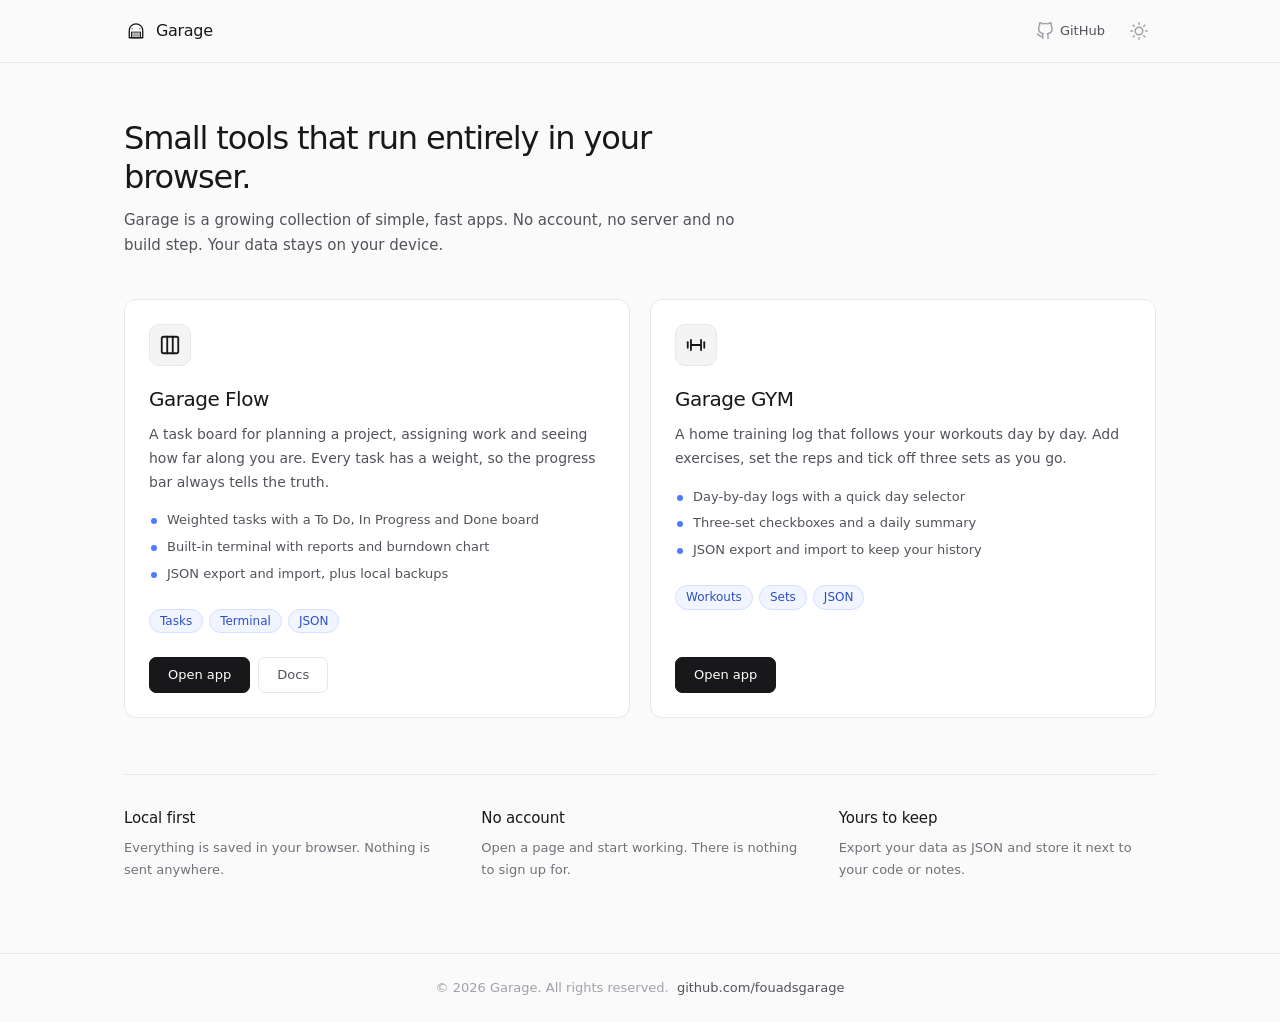
==== commit 2073dc75: "Update 2026-11-24" ====
--- a/index.html
+++ b/index.html
@@ -1,781 +1,164 @@
-<!DOCTYPE html>
-<html lang="en">
-    <head>
-        <meta charset="UTF-8">
-        <meta name="viewport" content="width=device-width, initial-scale=1.0, maximum-scale=1.0, user-scalable=no">
-        <title>Garage — Local Task Board with Weighted Tasks & Terminal</title>
-        <meta name="description" content="Garage is a browser-based task board with weighted progress tracking, a built-in terminal, JSON export/import and local backups. No account, no server, no build step.">
-        <meta name="author" content="Fouad Salehi">
-        <meta name="keywords" content="Garage, task board, kanban, weighted tasks, progress tracking, terminal, JSON export, offline task manager, browser task manager, project management, Fouad Salehi">
-        <meta name="robots" content="index, follow">
-        <meta name="theme-color" content="#fafafa" media="(prefers-color-scheme: light)">
-        <meta name="theme-color" content="#0b0b0d" media="(prefers-color-scheme: dark)">
-        <link rel="canonical" href="https://fouadsgarage.github.io/garage/">
-        <link rel="icon" href="favicon.ico" sizes="any">
-        <link rel="apple-touch-icon" href="favicon.ico">
-
-        <script>
-            (function () {
-                var theme = null;
-                try { theme = localStorage.getItem('garage-theme'); } catch (e) {}
-                if (theme !== 'light' && theme !== 'dark') {
-                    theme = window.matchMedia('(prefers-color-scheme: dark)').matches ? 'dark' : 'light';
-                }
-                document.documentElement.dataset.theme = theme;
-            })();
-        </script>
-
-        <link rel="stylesheet" href="dashboard/assets/stylesheets/style.css">
-        <script src="dashboard/assets/engines/engine.js" defer></script>
-    </head>
-    <body>
-        <header class="dp-flex ai-center">
-            <div class="brandmark dp-flex ai-center">
-                <svg class="brand-logo" xmlns="http://www.w3.org/2000/svg" width="24" height="24" viewBox="0 0 512 512" aria-hidden="true">
-                    <path d="M112 400 V248 a144 144 0 0 1 288 0 V400 Z" fill="none" stroke="currentColor" stroke-width="28" stroke-linejoin="round"/>
-                    <rect x="160" y="280" width="192" height="120" fill="none" stroke="currentColor" stroke-width="20"/>
-                    <line x1="160" y1="320" x2="352" y2="320" stroke="currentColor" stroke-width="14" stroke-linecap="round"/>
-                    <line x1="160" y1="360" x2="352" y2="360" stroke="currentColor" stroke-width="14" stroke-linecap="round"/>
-                    <circle cx="176" cy="208" r="12" fill="currentColor"/>
-                    <circle cx="336" cy="208" r="12" fill="currentColor"/>
-                </svg>
-                <h1>Dashboard</h1>
-            </div>
-            <nav class="dp-flex ai-center">
-                <a href="tasks" class="dp-flex ai-center jc-center">
-                    <svg xmlns="http://www.w3.org/2000/svg" width="18" height="18" viewBox="0 0 24 24"
-                        fill="none" stroke="currentColor" stroke-width="2"
-                        stroke-linecap="round" stroke-linejoin="round" aria-hidden="true">
-                        <path d="M4 19.5A2.5 2.5 0 0 1 6.5 17H20"/>
-                        <path d="M6.5 2H20v20H6.5A2.5 2.5 0 0 1 4 19.5v-15A2.5 2.5 0 0 1 6.5 2z"/>
-                    </svg>
-                    Tasks
-                </a>
-                <a href="terminal" class="dp-flex ai-center jc-center">
-                    <svg xmlns="http://www.w3.org/2000/svg" width="18" height="18" viewBox="0 0 24 24"
-                        fill="none" stroke="currentColor" stroke-width="2"
-                        stroke-linecap="round" stroke-linejoin="round" aria-hidden="true">
-                        <polyline points="4 17 10 11 4 5"/>
-                        <line x1="12" y1="19" x2="20" y2="19"/>
-                    </svg>
-                    Terminal
-                </a>
-                <a href="" class="dp-flex ai-center jc-center" id="share-btn">
-                    <svg xmlns="http://www.w3.org/2000/svg" width="18" height="18" viewBox="0 0 24 24"
-                        fill="none" stroke="currentColor" stroke-width="2"
-                        stroke-linecap="round" stroke-linejoin="round" aria-hidden="true">
-                        <circle cx="18" cy="5" r="3"/>
-                        <circle cx="6" cy="12" r="3"/>
-                        <circle cx="18" cy="19" r="3"/>
-                        <line x1="8.59" y1="13.51" x2="15.42" y2="17.49"/>
-                        <line x1="15.41" y1="6.51" x2="8.59" y2="10.49"/>
-                    </svg>
-                    Share
-                </a>
-                <button type="button" id="theme-toggle" class="dp-flex ai-center jc-center" aria-label="Switch to dark theme" aria-pressed="false">
-                    <svg class="icon-moon" xmlns="http://www.w3.org/2000/svg" width="18" height="18" viewBox="0 0 24 24"
-                        fill="none" stroke="currentColor" stroke-width="2"
-                        stroke-linecap="round" stroke-linejoin="round" aria-hidden="true">
-                        <path d="M21 12.79A9 9 0 1 1 11.21 3 7 7 0 0 0 21 12.79z"/>
-                    </svg>
-                    <svg class="icon-sun" xmlns="http://www.w3.org/2000/svg" width="18" height="18" viewBox="0 0 24 24"
-                        fill="none" stroke="currentColor" stroke-width="2"
-                        stroke-linecap="round" stroke-linejoin="round" aria-hidden="true">
-                        <circle cx="12" cy="12" r="5"/>
-                        <line x1="12" y1="1" x2="12" y2="3"/>
-                        <line x1="12" y1="21" x2="12" y2="23"/>
-                        <line x1="4.22" y1="4.22" x2="5.64" y2="5.64"/>
-                        <line x1="18.36" y1="18.36" x2="19.78" y2="19.78"/>
-                        <line x1="1" y1="12" x2="3" y2="12"/>
-                        <line x1="21" y1="12" x2="23" y2="12"/>
-                        <line x1="4.22" y1="19.78" x2="5.64" y2="18.36"/>
-                        <line x1="18.36" y1="5.64" x2="19.78" y2="4.22"/>
-                    </svg>
-                </button>
-            </nav>
-        </header>
-        <main class="docs">
-            <aside class="docs-nav">
-                <h2>On this page</h2>
-                <nav aria-label="Documentation">
-                    <ul>
-                        <li><a href="#overview">Overview</a></li>
-                        <li><a href="#getting-started">Getting started</a></li>
-                        <li><a href="#tasks">Tasks</a></li>
-                        <li><a href="#weights">Weights and progress</a></li>
-                        <li><a href="#auto-save">Auto-save</a></li>
-                        <li><a href="#export-import">Export and import</a></li>
-                        <li><a href="#terminal">Terminal</a></li>
-                        <li><a href="#backups">Backups</a></li>
-                        <li><a href="#theme">Theme</a></li>
-                        <li><a href="#share">Share</a></li>
-                        <li><a href="#shortcuts">Keyboard shortcuts</a></li>
-                        <li><a href="#faq">FAQ</a></li>
-                    </ul>
-                </nav>
-            </aside>
-            <article>
-                <section class="route">
-                    <p><a href="/garage">Garage</a> / <a href="/garage" aria-current="page">Docs</a></p>
-                </section>
-                <section class="welcome-message">
-                    <p>Documentation for Garage, a task board that runs entirely in your browser.</p>
-                </section>
-
-                <section class="doc" id="overview">
-                    <h2>Overview</h2>
-                    <p>Garage helps you plan a project, assign work and see how far along you are. There is no account, no server and no build step. Your project state lives in a single JSON file that you can keep next to your code and commit to Git.</p>
-                    <ul>
-                        <li><strong>Weighted tasks:</strong> every task has a title, an assignee and a weight.</li>
-                        <li><strong>Three-column board:</strong> To Do, In Progress and Done.</li>
-                        <li><strong>Automatic progress:</strong> the completion bar is calculated from task weights.</li>
-                        <li><strong>Auto-save:</strong> tasks are kept in your browser between visits.</li>
-                        <li><strong>JSON export and import:</strong> back up, version and move your project.</li>
-                        <li><strong>Built-in terminal:</strong> manage tasks, read reports and handle backups from the command line.</li>
-                        <li><strong>Local backups:</strong> save snapshots of the board in your browser and restore them later.</li>
-                        <li><strong>Light and dark theme:</strong> follows your system and can be switched from the header.</li>
-                    </ul>
-                </section>
-
-                <section class="doc" id="getting-started">
-                    <h2>Getting started</h2>
-                    <div class="guide">
-                        <div class="guide-steps">
-                            <div class="step">
-                                <span class="step-number">1</span>
-                                <p>Create tasks in the <a href="tasks">Tasks</a> page with a title, an assignee and a weight. Or type <code>add "Title" @name 20</code> in the <a href="terminal">Terminal</a>.</p>
-                            </div>
-                            <div class="step">
-                                <span class="step-number">2</span>
-                                <p>Move each task across the board with <strong>Start</strong> and <strong>Success</strong> as work progresses, or use <code>start</code> and <code>done</code> in the terminal.</p>
-                            </div>
-                            <div class="step">
-                                <span class="step-number">3</span>
-                                <p>Click <strong>Export JSON</strong> (or run <code>export</code>) to download your project state.</p>
-                            </div>
-                            <div class="step">
-                                <span class="step-number">4</span>
-                                <p>Commit the JSON file to your project repo. To view or update, import the latest JSON back into Garage.</p>
-                            </div>
-                        </div>
-                    </div>
-                </section>
-
-                <section class="doc" id="tasks">
-                    <h2>Tasks</h2>
-
-                    <h3>Creating a task</h3>
-                    <p>Use the form at the top of the <a href="tasks">Tasks</a> page, or the <code>add</code> command in the <a href="#terminal">Terminal</a>. New tasks always start in To Do.</p>
-                    <div class="table-wrap">
-                        <table>
-                            <thead>
-                                <tr>
-                                    <th>Field</th>
-                                    <th>Description</th>
-                                </tr>
-                            </thead>
-                            <tbody>
-                                <tr>
-                                    <td>Task title</td>
-                                    <td>Required. A short name for the work.</td>
-                                </tr>
-                                <tr>
-                                    <td>Assignee</td>
-                                    <td>Required. The person responsible for the task.</td>
-                                </tr>
-                                <tr>
-                                    <td>Weight %</td>
-                                    <td>Required. A whole number from 1 to 100: the share of the whole project this task represents.</td>
-                                </tr>
-                                <tr>
-                                    <td>Description</td>
-                                    <td>Optional. A longer explanation of the work.</td>
-                                </tr>
-                                <tr>
-                                    <td>Due date</td>
-                                    <td>Optional. The date the task should be finished by. Overdue tasks are highlighted in red.</td>
-                                </tr>
-                                <tr>
-                                    <td>Priority</td>
-                                    <td>Optional. One of Low, Medium, High or Urgent. Defaults to Medium.</td>
-                                </tr>
-                                <tr>
-                                    <td>Tags</td>
-                                    <td>Optional. A comma-separated list of labels, for example <code>frontend, design</code>.</td>
-                                </tr>
-                            </tbody>
-                        </table>
-                    </div>
-
-                    <h3>The board</h3>
-                    <div class="flow">
-                        <span class="badge todo">To Do</span>
-                        <span class="flow-arrow" aria-hidden="true">→</span>
-                        <span class="badge progress">In Progress</span>
-                        <span class="flow-arrow" aria-hidden="true">→</span>
-                        <span class="badge done">Done</span>
-                    </div>
-                    <div class="table-wrap">
-                        <table>
-                            <thead>
-                                <tr>
-                                    <th>Column</th>
-                                    <th>Meaning</th>
-                                </tr>
-                            </thead>
-                            <tbody>
-                                <tr>
-                                    <td>To Do</td>
-                                    <td>Work that has not started yet.</td>
-                                </tr>
-                                <tr>
-                                    <td>In Progress</td>
-                                    <td>Work someone is doing right now.</td>
-                                </tr>
-                                <tr>
-                                    <td>Done</td>
-                                    <td>Finished work. Only Done tasks count toward progress.</td>
-                                </tr>
-                            </tbody>
-                        </table>
-                    </div>
-
-                    <h3>Moving tasks</h3>
-                    <p>You can move a task between columns in three ways: use the buttons on the card, drag the card and drop it on another column, or use the terminal commands <code>start</code>, <code>done</code>, <code>back</code> and <code>reopen</code>. All of them update the same status and history.</p>
-
-                    <h3>Task actions</h3>
-                    <div class="table-wrap">
-                        <table>
-                            <thead>
-                                <tr>
-                                    <th>Button</th>
-                                    <th>Shown in</th>
-                                    <th>What it does</th>
-                                </tr>
-                            </thead>
-                            <tbody>
-                                <tr>
-                                    <td>Start</td>
-                                    <td>To Do</td>
-                                    <td>Moves the task to In Progress.</td>
-                                </tr>
-                                <tr>
-                                    <td>Success</td>
-                                    <td>In Progress</td>
-                                    <td>Marks the task as Done.</td>
-                                </tr>
-                                <tr>
-                                    <td>Back</td>
-                                    <td>In Progress</td>
-                                    <td>Returns the task to To Do.</td>
-                                </tr>
-                                <tr>
-                                    <td>Reopen</td>
-                                    <td>Done</td>
-                                    <td>Returns the task to In Progress, for example after an accidental Success.</td>
-                                </tr>
-                                <tr>
-                                    <td>Edit</td>
-                                    <td>Every column</td>
-                                    <td>Loads the task into the form. Change any field and click <strong>Save task</strong>, or <strong>Cancel</strong> to discard the changes.</td>
-                                </tr>
-                                <tr>
-                                    <td>Delete</td>
-                                    <td>Every column</td>
-                                    <td>Removes the task after you confirm. This cannot be undone.</td>
-                                </tr>
-                            </tbody>
-                        </table>
-                    </div>
-                </section>
-
-                <section class="doc" id="weights">
-                    <h2>Weights and progress</h2>
-                    <p>A weight describes how much of the project a task represents. The progress bar shows the weight of Done tasks compared with the weight of all tasks.</p>
-                    <p><code>progress = done weight ÷ total weight × 100</code></p>
-
-                    <div class="table-wrap">
-                        <table>
-                            <thead>
-                                <tr>
-                                    <th>Task</th>
-                                    <th>Weight</th>
-                                    <th>Status</th>
-                                </tr>
-                            </thead>
-                            <tbody>
-                                <tr>
-                                    <td>Design</td>
-                                    <td>40%</td>
-                                    <td>Done</td>
-                                </tr>
-                                <tr>
-                                    <td>Build</td>
-                                    <td>35%</td>
-                                    <td>In Progress</td>
-                                </tr>
-                                <tr>
-                                    <td>Launch</td>
-                                    <td>25%</td>
-                                    <td>Done</td>
-                                </tr>
-                            </tbody>
-                        </table>
-                    </div>
-                    <p>In this example the Done weights add up to 65 out of 100, so the board shows <strong>65% complete</strong>.</p>
-
-                    <h3>Weight rules</h3>
-                    <ul>
-                        <li>Each weight is a whole number from 1 to 100.</li>
-                        <li>The weights of all tasks should add up to at most 100%.</li>
-                        <li>The line below the form shows how much weight is still available. In the terminal, run <code>weights</code>.</li>
-                        <li>A task that needs more weight than what is left is not added, and Garage tells you how much remains.</li>
-                        <li>While you edit a task, the line shows the weight available for that task.</li>
-                        <li>If an import pushes the total above 100%, the line turns red until you edit or delete tasks to fix it.</li>
-                    </ul>
-                    <div class="note">
-                        <p>Progress is calculated against the real total, so the bar stays accurate even while the weights add up to less than 100%.</p>
-                    </div>
-                </section>
-
-                <section class="doc" id="auto-save">
-                    <h2>Auto-save</h2>
-                    <p>Garage saves your tasks in your browser after every change, whether you make it on the board or in the terminal. Reloading the page or switching between Tasks, Terminal and Docs does not lose anything.</p>
-                    <ul>
-                        <li>Data stays on this device and in this browser. It is not synced anywhere.</li>
-                        <li>Another browser or browser profile starts with an empty board.</li>
-                        <li>Clearing the site data for Garage removes the saved tasks and the local <a href="#backups">backups</a>.</li>
-                        <li>Private or incognito windows may discard the data when they close.</li>
-                    </ul>
-                    <div class="note warning">
-                        <p>Auto-save and local backups live in the same browser, so they are a convenience, not a safe copy. Export your project as JSON regularly and keep the file in your repo.</p>
-                    </div>
-                </section>
-
-                <section class="doc" id="export-import">
-                    <h2>Export and import</h2>
-
-                    <h3>Export JSON</h3>
-                    <p>The <strong>Export JSON</strong> button, or the <code>export</code> terminal command, downloads a file named <code>project-status-YYYY-MM-DD.json</code> with the current project state.</p>
-                    <pre><code>{
-    "version": 1,
-    "project": {
-        "name": "Garage",
-        "updated_at": "2026-11-17T09:30:00.000Z"
-    },
-    "tasks": [
-        {
-        "id": "m3k9x2ab",
-        "title": "Design the landing page",
-        "assignee": "Sam",
-        "weight": 40,
-        "status": "done",
-        "description": "Hero, pricing and footer",
-        "due_date": "2026-11-20",
-        "priority": "high",
-        "tags": ["design", "frontend"],
-        "history": {
-            "created_at": "2026-11-10T08:00:00.000Z",
-            "started_at": "2026-11-12T09:15:00.000Z",
-            "completed_at": "2026-11-16T17:45:00.000Z",
-            "reopened_at": null
-        }
-        }
-    ]
-    }</code></pre>
-                    <div class="table-wrap">
-                        <table>
-                            <thead>
-                                <tr>
-                                    <th>Field</th>
-                                    <th>Description</th>
-                                </tr>
-                            </thead>
-                            <tbody>
-                                <tr>
-                                    <td>version</td>
-                                    <td>The file format version. Currently <code>1</code>.</td>
-                                </tr>
-                                <tr>
-                                    <td>project</td>
-                                    <td>The project name and the time of the export.</td>
-                                </tr>
-                                <tr>
-                                    <td>tasks</td>
-                                    <td>The list of tasks, each with <code>id</code>, <code>title</code>, <code>assignee</code>, <code>weight</code> and <code>status</code>, plus the optional fields below.</td>
-                                </tr>
-                                <tr>
-                                    <td>status</td>
-                                    <td>One of <code>todo</code>, <code>in_progress</code> or <code>done</code>.</td>
-                                </tr>
-                                <tr>
-                                    <td>description</td>
-                                    <td>Optional. The longer explanation of the task.</td>
-                                </tr>
-                                <tr>
-                                    <td>due_date</td>
-                                    <td>Optional. An ISO date, for example <code>2026-11-20</code>.</td>
-                                </tr>
-                                <tr>
-                                    <td>priority</td>
-                                    <td>One of <code>low</code>, <code>medium</code>, <code>high</code> or <code>urgent</code>. Defaults to <code>medium</code>.</td>
-                                </tr>
-                                <tr>
-                                    <td>tags</td>
-                                    <td>Optional. A list of short labels.</td>
-                                </tr>
-                                <tr>
-                                    <td>history</td>
-                                    <td>Timestamps for the task lifecycle: <code>created_at</code>, <code>started_at</code>, <code>completed_at</code> and <code>reopened_at</code>. A value is <code>null</code> until the matching event happens. The terminal <code>burndown</code> command is built from this history.</td>
-                                </tr>
-                            </tbody>
-                        </table>
-                    </div>
-
-                    <h3>Import JSON</h3>
-                    <p>The <strong>Import JSON</strong> button, or the <code>import</code> terminal command, loads a file you exported earlier. If the board is empty, the tasks load right away. If the board already has tasks, Garage asks what to do:</p>
-                    <div class="table-wrap">
-                        <table>
-                            <thead>
-                                <tr>
-                                    <th>Choice</th>
-                                    <th>Result</th>
-                                </tr>
-                            </thead>
-                            <tbody>
-                                <tr>
-                                    <td>Merge</td>
-                                    <td>Adds the imported tasks to the board. A task with the same id is updated from the file.</td>
-                                </tr>
-                                <tr>
-                                    <td>Replace all</td>
-                                    <td>Removes the current tasks and loads the ones from the file.</td>
-                                </tr>
-                                <tr>
-                                    <td>Cancel</td>
-                                    <td>Leaves the board unchanged.</td>
-                                </tr>
-                            </tbody>
-                        </table>
-                    </div>
-                    <p>In the terminal the question appears as a line: answer <kbd>m</kbd> to merge, <kbd>r</kbd> to replace all, or anything else to cancel.</p>
-
-                    <h3>What Garage checks</h3>
-                    <ul>
-                        <li>A file without a <code>tasks</code> list is rejected.</li>
-                        <li>A file exported by a newer version of Garage is rejected.</li>
-                        <li>Older files without a <code>version</code> field are still accepted.</li>
-                        <li>Files exported before the extra fields existed are accepted; missing description, due date, priority, tags and history are filled with defaults.</li>
-                        <li>Tasks with a missing title or assignee, a weight outside 1 to 100, or a duplicate id are skipped. The message after the import tells you how many were skipped.</li>
-                    </ul>
-                </section>
-
-                <section class="doc" id="terminal">
-                    <h2>Terminal</h2>
-                    <p>The <a href="terminal">Terminal</a> page is a command line for the same board you see on the Tasks page. Type a command and press <kbd>Enter</kbd>. Command names are not case-sensitive, an unknown command points you to <code>help</code>, and <code>help &lt;command&gt;</code> shows usage and examples for one command.</p>
-
-                    <h3>Referring to a task</h3>
-                    <p>Commands that act on a task accept either of these:</p>
-                    <ul>
-                        <li><strong>A number:</strong> <code>#3</code> or <code>3</code> is the position shown in the first column of <code>list</code>. Numbers can shift after you delete a task, so run <code>list</code> again.</li>
-                        <li><strong>An id:</strong> the full id or the start of it, like <code>m3k</code>. If the start matches more than one task, Garage asks you to type more characters.</li>
-                    </ul>
-
-                    <h3>Writing commands</h3>
-                    <ul>
-                        <li>Use quotes for values with spaces: <code>add "Fix the login page" @sam 20</code>. Single and double quotes both work, and <code>--title="a b"</code> works too.</li>
-                        <li>An assignee is written as <code>@name</code>, or <code>@"Sam Lee"</code> when it has a space.</li>
-                        <li>Options start with <code>--</code> and take a value: <code>--due 2026-11-25</code>.</li>
-                        <li>In <code>add</code>, the last number outside quotes is the weight, so <code>add Fix login @sam 20</code> works without quotes.</li>
-                    </ul>
-
-                    <h3>Task commands</h3>
-                    <div class="table-wrap">
-                        <table>
-                            <thead>
-                                <tr>
-                                    <th>Command</th>
-                                    <th>Description</th>
-                                </tr>
-                            </thead>
-                            <tbody>
-                                <tr>
-                                    <td>add "Title" @name 20</td>
-                                    <td>Creates a task. Optional: <code>--due YYYY-MM-DD</code>, <code>--priority low|medium|high|urgent</code>, <code>--tags a,b</code>, <code>--desc "text"</code>.</td>
-                                </tr>
-                                <tr>
-                                    <td>list</td>
-                                    <td>Lists tasks. Filter with a status (<code>todo</code>, <code>in_progress</code>, <code>done</code>), <code>@name</code>, <code>--priority p</code> or <code>--tag t</code>. Alias: <code>ls</code>.</td>
-                                </tr>
-                                <tr>
-                                    <td>start &lt;task&gt;</td>
-                                    <td>Moves a To Do task to In Progress.</td>
-                                </tr>
-                                <tr>
-                                    <td>done &lt;task&gt;</td>
-                                    <td>Marks an In Progress task as Done.</td>
-                                </tr>
-                                <tr>
-                                    <td>back &lt;task&gt;</td>
-                                    <td>Returns an In Progress task to To Do.</td>
-                                </tr>
-                                <tr>
-                                    <td>reopen &lt;task&gt;</td>
-                                    <td>Returns a Done task to In Progress.</td>
-                                </tr>
-                                <tr>
-                                    <td>edit &lt;task&gt; --weight 30</td>
-                                    <td>Changes fields. Options: <code>--title</code>, <code>--assignee</code> (or <code>@name</code>), <code>--weight</code>, <code>--due</code> (use <code>none</code> to clear), <code>--priority</code>, <code>--tags</code>, <code>--desc</code>.</td>
-                                </tr>
-                                <tr>
-                                    <td>rm &lt;task&gt;</td>
-                                    <td>Deletes a task after asking <code>[y/N]</code>. Add <code>-y</code> to skip the question. Alias: <code>delete</code>.</td>
-                                </tr>
-                                <tr>
-                                    <td>show &lt;task&gt;</td>
-                                    <td>Shows every field of a task and its history.</td>
-                                </tr>
-                            </tbody>
-                        </table>
-                    </div>
-                    <p><code>start</code>, <code>done</code>, <code>back</code>, <code>reopen</code> and <code>rm</code> accept several tasks at once, for example <code>done 1 2 3</code>. A command only works on tasks in the right column: <code>done</code> on a To Do task is skipped with a message.</p>
-
-                    <h3>Report commands</h3>
-                    <div class="table-wrap">
-                        <table>
-                            <thead>
-                                <tr>
-                                    <th>Command</th>
-                                    <th>Description</th>
-                                </tr>
-                            </thead>
-                            <tbody>
-                                <tr>
-                                    <td>status</td>
-                                    <td>Progress bar and the number of tasks and weight in each column. Alias: <code>progress</code>.</td>
-                                </tr>
-                                <tr>
-                                    <td>weights</td>
-                                    <td>Weight used and weight still available.</td>
-                                </tr>
-                                <tr>
-                                    <td>overdue</td>
-                                    <td>Tasks that are past their due date and not Done.</td>
-                                </tr>
-                                <tr>
-                                    <td>who</td>
-                                    <td>Work per assignee: share of the total weight and how many of their tasks are Done.</td>
-                                </tr>
-                                <tr>
-                                    <td>find &lt;text&gt;</td>
-                                    <td>Searches title, assignee, description, due date, priority and tags.</td>
-                                </tr>
-                                <tr>
-                                    <td>burndown</td>
-                                    <td>A text chart of the weight still remaining for each day, built from the task history.</td>
-                                </tr>
-                            </tbody>
-                        </table>
-                    </div>
-                    <p>The burndown starts on the earliest creation or completion date and ends today. Tasks imported without history are counted from the first day, and Done tasks without a completion date are counted as completed today.</p>
-
-                    <h3>Data commands</h3>
-                    <div class="table-wrap">
-                        <table>
-                            <thead>
-                                <tr>
-                                    <th>Command</th>
-                                    <th>Description</th>
-                                </tr>
-                            </thead>
-                            <tbody>
-                                <tr>
-                                    <td>export</td>
-                                    <td>Downloads the project as a JSON file, like the <strong>Export JSON</strong> button.</td>
-                                </tr>
-                                <tr>
-                                    <td>import</td>
-                                    <td>Opens a file picker. Asks merge or replace if the board is not empty.</td>
-                                </tr>
-                                <tr>
-                                    <td>reset</td>
-                                    <td>Removes every task from this browser after asking <code>[y/N]</code>. Add <code>-y</code> to skip the question. Backups are kept.</td>
-                                </tr>
-                                <tr>
-                                    <td>backup [label]</td>
-                                    <td>Saves a snapshot of the board. See <a href="#backups">Backups</a>.</td>
-                                </tr>
-                                <tr>
-                                    <td>restore [n]</td>
-                                    <td>Lists backups, or replaces the board with backup <code>n</code>.</td>
-                                </tr>
-                            </tbody>
-                        </table>
-                    </div>
-
-                    <h3>Terminal commands</h3>
-                    <div class="table-wrap">
-                        <table>
-                            <thead>
-                                <tr>
-                                    <th>Command</th>
-                                    <th>Description</th>
-                                </tr>
-                            </thead>
-                            <tbody>
-                                <tr>
-                                    <td>help</td>
-                                    <td>Shows the available commands.</td>
-                                </tr>
-                                <tr>
-                                    <td>clear</td>
-                                    <td>Clears the terminal. Alias: <code>cls</code>.</td>
-                                </tr>
-                                <tr>
-                                    <td>version</td>
-                                    <td>Shows the Garage version.</td>
-                                </tr>
-                            </tbody>
-                        </table>
-                    </div>
-
-                    <h3>Example session</h3>
-                    <pre><code>&gt; add "Design landing page" @sam 40 --priority high --due 2026-11-25
-    &gt; add Build API @lee 35 --tags backend
-    &gt; start 1
-    &gt; done 1
-    &gt; list in_progress
-    &gt; status
-    &gt; edit 2 --weight 30 --due none
-    &gt; backup before-launch
-    &gt; rm 2</code></pre>
-                    <div class="note">
-                        <p>The terminal and the board share the same saved tasks. A change made in one shows up in the other the next time you open that page.</p>
-                    </div>
-                </section>
-
-                <section class="doc" id="backups">
-                    <h2>Backups</h2>
-                    <p>A backup is a snapshot of all tasks, saved in your browser. Use it before a risky change such as an import, a reset or a big edit. Backups are managed from the <a href="terminal">Terminal</a>.</p>
-                    <div class="table-wrap">
-                        <table>
-                            <thead>
-                                <tr>
-                                    <th>Command</th>
-                                    <th>Result</th>
-                                </tr>
-                            </thead>
-                            <tbody>
-                                <tr>
-                                    <td>backup</td>
-                                    <td>Saves a snapshot of the current board. Add an optional label: <code>backup before-launch</code>.</td>
-                                </tr>
-                                <tr>
-                                    <td>restore</td>
-                                    <td>Lists your backups, oldest first, with their number, date, task count and label.</td>
-                                </tr>
-                                <tr>
-                                    <td>restore 2</td>
-                                    <td>Replaces the current tasks with backup 2 after asking <code>[y/N]</code>. Add <code>-y</code> to skip the question.</td>
-                                </tr>
-                                <tr>
-                                    <td>backup --delete 2</td>
-                                    <td>Deletes backup 2.</td>
-                                </tr>
-                            </tbody>
-                        </table>
-                    </div>
-                    <ul>
-                        <li>Garage keeps the last 10 backups. Creating an 11th removes the oldest, so backup numbers can shift.</li>
-                        <li>An empty board cannot be backed up.</li>
-                        <li><code>reset</code> and the <strong>Reset data</strong> button remove tasks but leave backups in place.</li>
-                        <li>Restoring replaces the current tasks and cannot be undone. Run <code>backup</code> first if you may want them back.</li>
-                    </ul>
-                    <div class="note warning">
-                        <p>Backups live in the same browser storage as your tasks. Clearing the site data removes both, so keep an exported JSON file in your repo as the real copy.</p>
-                    </div>
-                </section>
-
-                <section class="doc" id="theme">
-                    <h2>Theme</h2>
-                    <p>Garage comes in a light and a dark theme. The first time you visit, it follows your system setting. Use the moon or sun button in the header to switch, and Garage remembers your choice in this browser.</p>
-                    <ul>
-                        <li>Until you pick a theme yourself, Garage follows your system and updates when it changes.</li>
-                        <li>The terminal and code blocks stay dark in both themes.</li>
-                        <li>The choice is stored in this browser only, like your tasks.</li>
-                    </ul>
-                </section>
-
-                <section class="doc" id="share">
-                    <h2>Share</h2>
-                    <p>The <strong>Share</strong> button in the header copies the address of the current page to your clipboard and shows a confirmation.</p>
-                    <div class="note">
-                        <p>The link opens Garage, not your tasks, because tasks live in your browser. To share a project, send the exported JSON file or commit it to your repo.</p>
-                    </div>
-                </section>
-
-                <section class="doc" id="shortcuts">
-                    <h2>Keyboard shortcuts</h2>
-                    <div class="table-wrap">
-                        <table>
-                            <thead>
-                                <tr>
-                                    <th>Keys</th>
-                                    <th>Action</th>
-                                </tr>
-                            </thead>
-                            <tbody>
-                                <tr>
-                                    <td><kbd>Enter</kbd></td>
-                                    <td>Adds or saves the task while a form field is focused. In the terminal it runs the command, or sends your answer to a <code>[y/N]</code> question.</td>
-                                </tr>
-                                <tr>
-                                    <td><kbd>Esc</kbd></td>
-                                    <td>Cancels editing a task while the form is focused, and closes a confirmation dialog.</td>
-                                </tr>
-                                <tr>
-                                    <td><kbd>Tab</kbd></td>
-                                    <td>Moves to the next field or button. Use <kbd>Shift</kbd> + <kbd>Tab</kbd> to go back.</td>
-                                </tr>
-                            </tbody>
-                        </table>
-                    </div>
-                </section>
-
-                <section class="doc" id="faq">
-                    <h2>FAQ</h2>
-
-                    <h3>Where is my data stored?</h3>
-                    <p>In your browser, on your device. Garage has no server and does not send your tasks anywhere.</p>
-
-                    <h3>Can a team use Garage together?</h3>
-                    <p>Yes, through the JSON file. One person exports and commits the file, and the others import the latest version. Use Merge to combine it with what is already on the board. There is no live sync, so the most recent import wins.</p>
-
-                    <h3>Why can I not add a task?</h3>
-                    <p>The weight you entered is higher than the weight still available. Check the line below the form (or run <code>weights</code> in the terminal), lower the weight, or free some weight by editing or deleting other tasks.</p>
-
-                    <h3>My tasks disappeared. What happened?</h3>
-                    <p>The site data was probably cleared, or you opened Garage in a different browser, profile or private window. If you have an exported file, import it to restore the board. If you made a <a href="#backups">backup</a> in the same browser, <code>restore</code> will list it.</p>
-
-                    <h3>Can I do everything from the terminal?</h3>
-                    <p>You can create, edit, move and delete tasks, read reports, export, import, reset and manage backups. The board adds drag and drop, search and the assignee filter.</p>
-
-                    <h3>What does the terminal ask me before deleting?</h3>
-                    <p><code>rm</code>, <code>reset</code> and <code>restore</code> ask <code>[y/N]</code> and do nothing unless you answer <kbd>y</kbd>. Add <code>-y</code> to the command to skip the question.</p>
-
-                    <h3>Is there a desktop version?</h3>
-                    <p>Yes. Garage Desktop runs this web app in a native Windows window, and Export JSON saves through the system save dialog. You can find it on the <a href="https://github.com/fouadsgarage/garage-desktop" target="_blank" rel="noopener">project's GitHub page</a>.</p>
-
-                    <h3>Which browsers are supported?</h3>
-                    <p>Current versions of Chrome, Edge, Firefox and Safari.</p>
-                </section>
-            </article>
-        </main>
-        <footer class="dp-flex ai-center jc-center">
-            <p>
-                &copy; 2026 Garage. All rights reserved.
-                <a href="https://github.com/fouadsgarage" target="_blank" rel="noopener">github.com/fouadsgarage</a>
-            </p>
-        </footer>
-    </body>
-</html>
+<!DOCTYPE html>
+<html lang="en">
+    <head>
+        <meta charset="UTF-8">
+        <meta name="viewport" content="width=device-width, initial-scale=1.0, maximum-scale=1.0, user-scalable=no">
+        <title>Garage — Small Tools That Run in Your Browser</title>
+        <meta name="description" content="Garage is a collection of small browser-based tools: Garage Flow, a weighted task board with a built-in terminal, and Garage GYM, a home workout log. No account, no server.">
+        <meta name="author" content="Fouad Salehi">
+        <meta name="keywords" content="Garage, Garage Flow, Garage GYM, task board, workout tracker, offline tools, browser tools, Fouad Salehi">
+        <meta name="robots" content="index, follow">
+        <meta name="theme-color" content="#fafafa" media="(prefers-color-scheme: light)">
+        <meta name="theme-color" content="#0b0b0d" media="(prefers-color-scheme: dark)">
+        <link rel="canonical" href="https://fouadsgarage.github.io/">
+        <link rel="icon" href="favicon.ico" sizes="any">
+        <link rel="apple-touch-icon" href="favicon.ico">
+
+        <script>
+            (function () {
+                var theme = null;
+                try { theme = localStorage.getItem('garage-theme'); } catch (e) {}
+                if (theme !== 'light' && theme !== 'dark') {
+                    theme = window.matchMedia('(prefers-color-scheme: dark)').matches ? 'dark' : 'light';
+                }
+                document.documentElement.dataset.theme = theme;
+            })();
+        </script>
+
+        <link rel="stylesheet" href="dashboard/assets/stylesheets/style.css">
+        <script src="dashboard/assets/engines/engine.js" defer></script>
+    </head>
+    <body>
+        <header class="dp-flex ai-center">
+            <div class="brandmark dp-flex ai-center">
+                <svg class="brand-logo" xmlns="http://www.w3.org/2000/svg" width="24" height="24" viewBox="0 0 512 512" aria-hidden="true">
+                    <path d="M112 400 V248 a144 144 0 0 1 288 0 V400 Z" fill="none" stroke="currentColor" stroke-width="28" stroke-linejoin="round"/>
+                    <rect x="160" y="280" width="192" height="120" fill="none" stroke="currentColor" stroke-width="20"/>
+                    <line x1="160" y1="320" x2="352" y2="320" stroke="currentColor" stroke-width="14" stroke-linecap="round"/>
+                    <line x1="160" y1="360" x2="352" y2="360" stroke="currentColor" stroke-width="14" stroke-linecap="round"/>
+                    <circle cx="176" cy="208" r="12" fill="currentColor"/>
+                    <circle cx="336" cy="208" r="12" fill="currentColor"/>
+                </svg>
+                <h1>Garage</h1>
+            </div>
+            <nav class="dp-flex ai-center">
+                <a href="https://github.com/fouadsgarage" target="_blank" rel="noopener" class="dp-flex ai-center jc-center">
+                    <svg xmlns="http://www.w3.org/2000/svg" width="18" height="18" viewBox="0 0 24 24"
+                        fill="none" stroke="currentColor" stroke-width="2"
+                        stroke-linecap="round" stroke-linejoin="round" aria-hidden="true">
+                        <path d="M9 19c-5 1.5-5-2.5-7-3m14 6v-3.87a3.37 3.37 0 0 0-.94-2.61c3.14-.35 6.44-1.54 6.44-7A5.44 5.44 0 0 0 20 4.77 5.07 5.07 0 0 0 19.91 1S18.73.65 16 2.48a13.38 13.38 0 0 0-7 0C6.27.65 5.09 1 5.09 1A5.07 5.07 0 0 0 5 4.77a5.44 5.44 0 0 0-1.5 3.78c0 5.42 3.3 6.61 6.44 7A3.37 3.37 0 0 0 9 18.13V22"/>
+                    </svg>
+                    GitHub
+                </a>
+                <button type="button" id="theme-toggle" class="dp-flex ai-center jc-center" aria-label="Switch to dark theme" aria-pressed="false">
+                    <svg class="icon-moon" xmlns="http://www.w3.org/2000/svg" width="18" height="18" viewBox="0 0 24 24"
+                        fill="none" stroke="currentColor" stroke-width="2"
+                        stroke-linecap="round" stroke-linejoin="round" aria-hidden="true">
+                        <path d="M21 12.79A9 9 0 1 1 11.21 3 7 7 0 0 0 21 12.79z"/>
+                    </svg>
+                    <svg class="icon-sun" xmlns="http://www.w3.org/2000/svg" width="18" height="18" viewBox="0 0 24 24"
+                        fill="none" stroke="currentColor" stroke-width="2"
+                        stroke-linecap="round" stroke-linejoin="round" aria-hidden="true">
+                        <circle cx="12" cy="12" r="5"/>
+                        <line x1="12" y1="1" x2="12" y2="3"/>
+                        <line x1="12" y1="21" x2="12" y2="23"/>
+                        <line x1="4.22" y1="4.22" x2="5.64" y2="5.64"/>
+                        <line x1="18.36" y1="18.36" x2="19.78" y2="19.78"/>
+                        <line x1="1" y1="12" x2="3" y2="12"/>
+                        <line x1="21" y1="12" x2="23" y2="12"/>
+                        <line x1="4.22" y1="19.78" x2="5.64" y2="18.36"/>
+                        <line x1="18.36" y1="5.64" x2="19.78" y2="4.22"/>
+                    </svg>
+                </button>
+            </nav>
+        </header>
+        <main>
+            <article>
+                <section class="welcome-message">
+                    <p>Small tools that run entirely in your browser.</p>
+                    <span>Garage is a growing collection of simple, fast apps. No account, no server and no build step. Your data stays on your device.</span>
+                </section>
+
+                <section class="projects" id="projects" aria-label="Projects">
+                    <div class="project-card">
+                        <div class="project-icon">
+                            <svg xmlns="http://www.w3.org/2000/svg" width="22" height="22" viewBox="0 0 24 24"
+                                fill="none" stroke="currentColor" stroke-width="2"
+                                stroke-linecap="round" stroke-linejoin="round" aria-hidden="true">
+                                <rect x="3" y="3" width="18" height="18" rx="2"/>
+                                <line x1="9" y1="3" x2="9" y2="21"/>
+                                <line x1="15" y1="3" x2="15" y2="21"/>
+                            </svg>
+                        </div>
+                        <h2>Garage Flow</h2>
+                        <p class="project-text">A task board for planning a project, assigning work and seeing how far along you are. Every task has a weight, so the progress bar always tells the truth.</p>
+                        <ul class="project-features">
+                            <li>Weighted tasks with a To Do, In Progress and Done board</li>
+                            <li>Built-in terminal with reports and burndown chart</li>
+                            <li>JSON export and import, plus local backups</li>
+                        </ul>
+                        <div class="project-tags">
+                            <span class="project-tag">Tasks</span>
+                            <span class="project-tag">Terminal</span>
+                            <span class="project-tag">JSON</span>
+                        </div>
+                        <div class="project-links">
+                            <a href="flow/tasks" class="btn-primary">Open app</a>
+                            <a href="flow" class="btn-secondary">Docs</a>
+                        </div>
+                    </div>
+
+                    <div class="project-card">
+                        <div class="project-icon">
+                            <svg xmlns="http://www.w3.org/2000/svg" width="22" height="22" viewBox="0 0 24 24"
+                                fill="none" stroke="currentColor" stroke-width="2"
+                                stroke-linecap="round" stroke-linejoin="round" aria-hidden="true">
+                                <path d="M6.5 6.5v11"/>
+                                <path d="M17.5 6.5v11"/>
+                                <path d="M3 9v6"/>
+                                <path d="M21 9v6"/>
+                                <path d="M6.5 12h11"/>
+                            </svg>
+                        </div>
+                        <h2>Garage GYM</h2>
+                        <p class="project-text">A home training log that follows your workouts day by day. Add exercises, set the reps and tick off three sets as you go.</p>
+                        <ul class="project-features">
+                            <li>Day-by-day logs with a quick day selector</li>
+                            <li>Three-set checkboxes and a daily summary</li>
+                            <li>JSON export and import to keep your history</li>
+                        </ul>
+                        <div class="project-tags">
+                            <span class="project-tag">Workouts</span>
+                            <span class="project-tag">Sets</span>
+                            <span class="project-tag">JSON</span>
+                        </div>
+                        <div class="project-links">
+                            <a href="gym" class="btn-primary">Open app</a>
+                        </div>
+                    </div>
+                </section>
+
+                <section class="highlights" aria-label="Principles">
+                    <div class="highlight">
+                        <h3>Local first</h3>
+                        <p>Everything is saved in your browser. Nothing is sent anywhere.</p>
+                    </div>
+                    <div class="highlight">
+                        <h3>No account</h3>
+                        <p>Open a page and start working. There is nothing to sign up for.</p>
+                    </div>
+                    <div class="highlight">
+                        <h3>Yours to keep</h3>
+                        <p>Export your data as JSON and store it next to your code or notes.</p>
+                    </div>
+                </section>
+            </article>
+        </main>
+        <footer class="dp-flex ai-center jc-center">
+            <p>
+                &copy; 2026 Garage. All rights reserved.
+                <a href="https://github.com/fouadsgarage" target="_blank" rel="noopener">github.com/fouadsgarage</a>
+            </p>
+        </footer>
+    </body>
+</html>
--- a/dashboard/assets/stylesheets/style.css
+++ b/dashboard/assets/stylesheets/style.css
@@ -1,1527 +1,482 @@
-@charset "UTF-8";
-@import url(./defaults.css);
-
-:root {
-    color-scheme: light;
-
-    --ubuntu-font-family-083-L: ubuntu-font-family-083-L;
-
-    --font-sans: var(--ubuntu-font-family-083-L), system-ui, -apple-system, "Segoe UI", Roboto, sans-serif;
-    --font-mono: ui-monospace, "SF Mono", "Cascadia Code", Menlo, Consolas, monospace;
-
-    --bg: #fafafa;
-    --surface: #ffffff;
-    --muted: #f4f4f5;
-    --border: #e8e8ea;
-    --border-strong: #d4d4d8;
-    --text: #18181b;
-    --text-body: #27272a;
-    --text-2: #52525b;
-    --text-3: #71717a;
-    --text-4: #a1a1aa;
-    --faint: #d4d4d8;
-
-    --ink: #18181b;
-    --ink-hover: #3f3f46;
-    --on-ink: #ffffff;
-
-    --header-bg: rgba(250, 250, 250, 0.8);
-    --backdrop: rgba(9, 9, 11, 0.4);
-
-    --accent: #4f7bff;
-    --accent-ring: rgba(79, 123, 255, 0.16);
-    --accent-soft: #f0f5ff;
-    --accent-border: #d3e0ff;
-    --accent-line: #a3bdff;
-    --accent-text: #2d4fc4;
-
-    --green: #22c55e;
-    --green-text: #15803d;
-    --green-soft: #f0fdf4;
-    --green-border: #bbf0cd;
-
-    --red-text: #c93030;
-    --red-solid: #dc3a3a;
-    --red-hover: #b42828;
-    --red-soft: #fef5f5;
-    --red-border: #f5b5b5;
-
-    --amber: #e8a317;
-    --amber-text: #8a5a0a;
-    --amber-soft: #fffaeb;
-    --amber-border: #f5d68a;
-
-    --code-bg: #09090b;
-    --code-text: #d4d4d8;
-    --code-border: #09090b;
-
-    --term-bg: #09090b;
-    --term-border: #27272a;
-    --term-text: #a1a1aa;
-    --term-cmd: #f4f4f5;
-    --term-dim: #52525b;
-    --term-error: #f87171;
-    --term-ok: #22c55e;
-    --term-accent: #7a9cff;
-    --term-code: #a3bdff;
-    --term-code-bg: rgba(122, 156, 255, 0.12);
-
-    --shadow-card: 0 4px 12px -4px rgba(9, 9, 11, 0.1);
-    --shadow-pop: 0 24px 48px -12px rgba(9, 9, 11, 0.25);
-    --shadow-toast: 0 8px 24px -6px rgba(9, 9, 11, 0.35);
-
-    --content-width: 1080px;
-    --gutter: 24px;
-    --control-h: 36px;
-    --radius: 10px;
-    --radius-sm: 7px;
-    --ease: 0.18s ease;
-}
-
-:root[data-theme="dark"] {
-    color-scheme: dark;
-
-    --bg: #0b0b0d;
-    --surface: #131316;
-    --muted: #1a1a1e;
-    --border: #26262b;
-    --border-strong: #3a3a41;
-    --text: #f4f4f5;
-    --text-body: #e4e4e7;
-    --text-2: #a1a1aa;
-    --text-3: #8b8b94;
-    --text-4: #66666e;
-    --faint: #3a3a41;
-
-    --ink: #f4f4f5;
-    --ink-hover: #d4d4d8;
-    --on-ink: #09090b;
-
-    --header-bg: rgba(11, 11, 13, 0.8);
-    --backdrop: rgba(0, 0, 0, 0.6);
-
-    --accent: #7a9cff;
-    --accent-ring: rgba(122, 156, 255, 0.22);
-    --accent-soft: rgba(122, 156, 255, 0.1);
-    --accent-border: rgba(122, 156, 255, 0.3);
-    --accent-line: rgba(122, 156, 255, 0.55);
-    --accent-text: #a3bdff;
-
-    --green-text: #4ade80;
-    --green-soft: rgba(34, 197, 94, 0.1);
-    --green-border: rgba(34, 197, 94, 0.3);
-
-    --red-text: #f87171;
-    --red-solid: #dc3a3a;
-    --red-hover: #ef4444;
-    --red-soft: rgba(248, 113, 113, 0.1);
-    --red-border: rgba(248, 113, 113, 0.3);
-
-    --amber: #f59e0b;
-    --amber-text: #fbbf24;
-    --amber-soft: rgba(251, 191, 36, 0.1);
-    --amber-border: rgba(251, 191, 36, 0.3);
-
-    --code-bg: #08080a;
-    --code-text: #d4d4d8;
-    --code-border: #26262b;
-
-    --term-bg: #08080a;
-    --term-border: #26262b;
-
-    --shadow-card: 0 6px 16px -6px rgba(0, 0, 0, 0.6);
-    --shadow-pop: 0 24px 48px -12px rgba(0, 0, 0, 0.7);
-    --shadow-toast: 0 8px 24px -6px rgba(0, 0, 0, 0.6);
-}
-
-* {
-    box-sizing: border-box;
-    margin: 0;
-    border: 0;
-    padding: 0;
-    font-family: var(--font-sans);
-}
-
-html {
-    -webkit-text-size-adjust: 100%;
-    scroll-behavior: smooth;
-}
-
-body {
-    min-height: 100vh;
-    display: flex;
-    flex-direction: column;
-    background-color: var(--bg);
-    color: var(--text-body);
-    font-size: 14px;
-    line-height: 1.55;
-    -webkit-font-smoothing: antialiased;
-}
-
-a:focus-visible,
-button:focus-visible,
-.import-label:focus-within {
-    outline: 2px solid var(--accent);
-    outline-offset: 2px;
-}
-
-header {
-    position: sticky;
-    top: 0;
-    z-index: 100;
-    background-color: var(--header-bg);
-    -webkit-backdrop-filter: saturate(180%) blur(12px);
-    backdrop-filter: saturate(180%) blur(12px);
-    border-bottom: 1px solid var(--border);
-    padding: 14px max(var(--gutter), calc((100% - var(--content-width)) / 2 + var(--gutter)));
-}
-
-header .brandmark {
-    margin: 0 10px 0 0;
-}
-
-header .brandmark .brand-logo {
-    color: var(--text);
-    margin: 0 8px 0 0;
-    flex-shrink: 0;
-}
-
-header .brandmark h1 {
-    color: var(--text);
-    font-size: 16px;
-    font-weight: 500;
-    letter-spacing: -0.02em;
-}
-
-header nav {
-    display: flex;
-    align-items: center;
-    gap: 4px;
-    margin-left: auto;
-}
-
-header nav a,
-header nav button {
-    gap: 6px;
-    text-decoration: none;
-    color: var(--text-2);
-    font-size: 13px;
-    font-weight: 500;
-    background-color: transparent;
-    border: 1px solid transparent;
-    border-radius: var(--radius-sm);
-    padding: 6px 12px;
-    cursor: pointer;
-    transition: background-color var(--ease), color var(--ease);
-}
-
-header nav a svg,
-header nav button svg {
-    margin: 0;
-    color: var(--text-4);
-    flex-shrink: 0;
-    transition: color var(--ease);
-}
-
-header nav a#back-btn {
-    color: var(--text-3);
-}
-
-header nav button {
-    padding: 7px;
-}
-
-header nav button .icon-moon {
-    display: none;
-}
-
-:root[data-theme="dark"] header nav button .icon-sun {
-    display: none;
-}
-
-:root[data-theme="dark"] header nav button .icon-moon {
-    display: block;
-}
-
-main {
-    flex: 1;
-}
-
-main article {
-    max-width: var(--content-width);
-    margin: 0 auto;
-    padding: 40px var(--gutter) 64px;
-}
-
-main article .route {
-    color: var(--text-4);
-    font-size: 13px;
-    margin: 0 0 24px 0;
-}
-
-main article .route a {
-    color: var(--text-3);
-    text-decoration: none;
-    transition: color var(--ease);
-}
-
-main article .route a[aria-current="page"] {
-    color: var(--text);
-    font-weight: 500;
-}
-
-main article .welcome-message {
-    margin: 0 0 32px 0;
-}
-
-main article .welcome-message p {
-    color: var(--text);
-    font-size: 24px;
-    font-weight: 500;
-    letter-spacing: -0.03em;
-    line-height: 1.3;
-}
-
-main article .guide {
-    margin: 0 0 32px 0;
-    background-color: var(--surface);
-    border: 1px solid var(--border);
-    border-radius: var(--radius);
-    padding: 24px;
-}
-
-main article .guide h2 {
-    color: var(--text);
-    font-size: 15px;
-    font-weight: 500;
-    letter-spacing: -0.01em;
-    margin: 0 0 20px 0;
-}
-
-main article .guide .guide-steps {
-    display: grid;
-    grid-template-columns: repeat(auto-fit, minmax(260px, 1fr));
-    gap: 20px 40px;
-}
-
-main article .guide .guide-steps .step {
-    display: flex;
-    align-items: flex-start;
-    gap: 12px;
-    margin: 0;
-}
-
-main article .guide .guide-steps .step .step-number {
-    flex-shrink: 0;
-    width: 24px;
-    height: 24px;
-    display: flex;
-    align-items: center;
-    justify-content: center;
-    background-color: var(--ink);
-    color: var(--on-ink);
-    border-radius: 50%;
-    font-size: 12px;
-    font-weight: 500;
-}
-
-main article .guide .guide-steps .step p {
-    color: var(--text-2);
-    font-size: 14px;
-    line-height: 1.6;
-}
-
-main article .guide .guide-steps .step p a {
-    color: var(--text);
-    font-weight: 500;
-    text-decoration: underline;
-    text-decoration-color: var(--border-strong);
-    text-underline-offset: 3px;
-    transition: text-decoration-color var(--ease);
-}
-
-main article .guide .guide-steps .step p strong {
-    color: var(--text);
-    font-weight: 500;
-}
-
-main.docs {
-    display: flex;
-    align-items: flex-start;
-    gap: 56px;
-    width: 100%;
-    max-width: var(--content-width);
-    margin: 0 auto;
-    padding: 40px var(--gutter) 64px;
-}
-
-main.docs article {
-    flex: 1;
-    min-width: 0;
-    max-width: none;
-    margin: 0;
-    padding: 0;
-}
-
-main.docs .docs-nav {
-    position: sticky;
-    top: 88px;
-    flex: 0 0 188px;
-}
-
-main.docs .docs-nav h2 {
-    color: var(--text-4);
-    font-size: 12px;
-    font-weight: 500;
-    margin: 0 0 10px 14px;
-}
-
-main.docs .docs-nav ul {
-    list-style: none;
-}
-
-main.docs .docs-nav a {
-    display: block;
-    padding: 6px 14px;
-    border-left: 1px solid var(--border);
-    color: var(--text-3);
-    font-size: 13px;
-    text-decoration: none;
-    transition: color var(--ease), border-color var(--ease);
-}
-
-main.docs .docs-nav a.active {
-    color: var(--text);
-    border-left-color: var(--text);
-    font-weight: 500;
-}
-
-main article .doc {
-    margin: 0 0 56px 0;
-    scroll-margin-top: 88px;
-}
-
-main article .doc h2 {
-    color: var(--text);
-    font-size: 22px;
-    font-weight: 500;
-    letter-spacing: -0.025em;
-    margin: 0 0 16px 0;
-    padding: 0;
-}
-
-main article .doc h3 {
-    color: var(--text);
-    font-size: 15px;
-    font-weight: 500;
-    letter-spacing: -0.01em;
-    margin: 28px 0 8px 0;
-}
-
-main article .doc p {
-    color: var(--text-2);
-    font-size: 14px;
-    line-height: 1.75;
-    margin: 0 0 14px 0;
-}
-
-main article .doc ul {
-    color: var(--text-2);
-    font-size: 14px;
-    line-height: 1.75;
-    padding: 0 0 0 20px;
-    margin: 0 0 14px 0;
-}
-
-main article .doc li {
-    margin: 0 0 4px 0;
-}
-
-main article .doc li::marker {
-    color: var(--faint);
-}
-
-main article .doc strong {
-    color: var(--text);
-    font-weight: 500;
-}
-
-main article .doc a {
-    color: var(--text);
-    font-weight: 500;
-    text-decoration: underline;
-    text-decoration-color: var(--border-strong);
-    text-underline-offset: 3px;
-    transition: text-decoration-color var(--ease);
-}
-
-main article .doc code,
-main article .doc pre,
-main article .doc kbd {
-    font-family: var(--font-mono);
-}
-
-main article .doc code {
-    color: var(--text-body);
-    font-size: 12.5px;
-    background-color: var(--muted);
-    border-radius: 5px;
-    padding: 2px 6px;
-}
-
-main article .doc pre {
-    background-color: var(--code-bg);
-    color: var(--code-text);
-    border: 1px solid var(--code-border);
-    border-radius: var(--radius);
-    padding: 18px 20px;
-    margin: 0 0 20px 0;
-    overflow-x: auto;
-    font-size: 13px;
-    line-height: 1.7;
-}
-
-main article .doc pre code {
-    background-color: transparent;
-    color: inherit;
-    border-radius: 0;
-    padding: 0;
-    font-size: inherit;
-}
-
-main article .doc kbd {
-    color: var(--text-2);
-    font-size: 12px;
-    background-color: var(--surface);
-    border: 1px solid var(--border);
-    border-bottom-width: 2px;
-    border-radius: 5px;
-    padding: 1px 6px;
-}
-
-main article .doc .table-wrap {
-    overflow-x: auto;
-    background-color: var(--surface);
-    border: 1px solid var(--border);
-    border-radius: var(--radius);
-    margin: 0 0 20px 0;
-}
-
-main article .doc table {
-    width: 100%;
-    border-collapse: collapse;
-    font-size: 13px;
-}
-
-main article .doc th {
-    color: var(--text-3);
-    font-weight: 500;
-    text-align: left;
-    padding: 12px 16px;
-    border-bottom: 1px solid var(--border);
-    white-space: nowrap;
-}
-
-main article .doc td {
-    color: var(--text-2);
-    line-height: 1.6;
-    padding: 12px 16px;
-    border-bottom: 1px solid var(--muted);
-    vertical-align: top;
-}
-
-main article .doc tr:last-child td {
-    border-bottom: 0;
-}
-
-main article .doc td:first-child {
-    color: var(--text);
-    white-space: nowrap;
-}
-
-main article .doc .note {
-    background-color: var(--muted);
-    border-radius: var(--radius);
-    padding: 14px 16px;
-    margin: 0 0 20px 0;
-}
-
-main article .doc .note p {
-    color: var(--text-2);
-    font-size: 13px;
-    margin: 0;
-}
-
-main article .doc .note.warning {
-    background-color: var(--amber-soft);
-    box-shadow: inset 2px 0 0 var(--amber);
-}
-
-main article .doc .note.warning p {
-    color: var(--amber-text);
-}
-
-main article .doc .flow {
-    display: flex;
-    align-items: center;
-    flex-wrap: wrap;
-    gap: 8px;
-    margin: 0 0 14px 0;
-}
-
-main article .doc .flow .flow-arrow {
-    color: var(--faint);
-    font-size: 14px;
-}
-
-main article .doc .badge {
-    display: inline-flex;
-    align-items: center;
-    border: 1px solid;
-    border-radius: 999px;
-    padding: 2px 10px;
-    font-size: 12px;
-    font-weight: 500;
-}
-
-main article .doc .badge.todo {
-    color: var(--text-2);
-    background-color: var(--muted);
-    border-color: var(--border);
-}
-
-main article .doc .badge.progress {
-    color: var(--accent-text);
-    background-color: var(--accent-soft);
-    border-color: var(--accent-border);
-}
-
-main article .doc .badge.done {
-    color: var(--green-text);
-    background-color: var(--green-soft);
-    border-color: var(--green-border);
-}
-
-main article .doc .guide {
-    margin: 0 0 20px 0;
-}
-
-main article .doc .guide .guide-steps {
-    grid-template-columns: repeat(2, minmax(0, 1fr));
-}
-
-main article .doc .guide .guide-steps .step p {
-    margin: 0;
-}
-
-main article .terminal,
-main article .terminal * {
-    font-family: var(--font-mono);
-}
-
-main article .terminal {
-    background-color: var(--term-bg);
-    border: 1px solid var(--term-border);
-    border-radius: 12px;
-    overflow: hidden;
-    transition: border-color var(--ease), box-shadow var(--ease);
-}
-
-main article .terminal:focus-within {
-    border-color: var(--accent);
-    box-shadow: 0 0 0 4px var(--accent-ring);
-}
-
-main article .terminal .terminal-body {
-    padding: 20px;
-    min-height: 260px;
-    max-height: 60vh;
-    overflow-y: auto;
-    color: var(--term-text);
-    font-size: 13px;
-    line-height: 1.75;
-}
-
-main article .terminal .terminal-body .line {
-    margin: 0 0 4px 0;
-    white-space: pre-wrap;
-    overflow-wrap: anywhere;
-}
-
-main article .terminal .terminal-body .line.cmd {
-    color: var(--term-cmd);
-}
-
-main article .terminal .terminal-body .line.error {
-    color: var(--term-error);
-}
-
-main article .terminal .terminal-body .line.ok {
-    color: var(--term-ok);
-}
-
-main article .terminal .terminal-body .line.dim {
-    color: var(--term-dim);
-}
-
-main article .terminal .terminal-body .line.row {
-    margin: 0;
-}
-
-main article .terminal .terminal-body code {
-    color: var(--term-code);
-    background-color: var(--term-code-bg);
-    border-radius: 4px;
-    padding: 1px 6px;
-}
-
-main article .terminal .terminal-input {
-    display: flex;
-    align-items: center;
-    gap: 10px;
-    padding: 14px 20px;
-    border-top: 1px solid var(--term-border);
-}
-
-main article .terminal .terminal-input .prompt {
-    color: var(--term-accent);
-    font-weight: 700;
-}
-
-main article .terminal .terminal-input input {
-    width: 100%;
-    background-color: transparent;
-    color: var(--term-cmd);
-    caret-color: var(--term-accent);
-    font-size: 13px;
-    outline: none;
-}
-
-main article .terminal .terminal-input input::placeholder {
-    color: var(--term-dim);
-}
-
-main article .tasks-board {
-    margin: 0;
-}
-
-main article .tasks-board .board-header {
-    margin: 0 0 28px 0;
-}
-
-main article .tasks-board .board-header h2 {
-    color: var(--text);
-    font-size: 22px;
-    font-weight: 500;
-    letter-spacing: -0.025em;
-    margin: 0 0 16px 0;
-}
-
-main article .tasks-board .board-header .progress-bar {
-    width: 100%;
-    height: 4px;
-    background-color: var(--border);
-    border-radius: 999px;
-    overflow: hidden;
-    margin: 0 0 8px 0;
-}
-
-main article .tasks-board .board-header .progress-bar .progress-fill {
-    height: 100%;
-    background-color: var(--ink);
-    border-radius: 999px;
-    transition: width 0.4s ease;
-}
-
-main article .tasks-board .board-header .progress-text {
-    color: var(--text-3);
-    font-size: 13px;
-    font-variant-numeric: tabular-nums;
-}
-
-main article .tasks-board .task-create {
-    display: flex;
-    gap: 8px;
-    margin: 0 0 8px 0;
-    background-color: var(--surface);
-    border: 1px solid var(--border);
-    border-radius: var(--radius);
-    padding: 10px;
-    transition: background-color var(--ease), border-color var(--ease);
-}
-
-main article .tasks-board .task-create input,
-main article .tasks-board .task-create select {
-    flex: 1 1 0;
-    min-width: 0;
-    height: var(--control-h);
-    border: 1px solid transparent;
-    border-radius: var(--radius-sm);
-    padding: 0 12px;
-    font-size: 13px;
-    color: var(--text);
-    background-color: var(--muted);
-    transition: border-color var(--ease), background-color var(--ease), box-shadow var(--ease);
-}
-
-main article .tasks-board .task-create input[name="title"] {
-    flex: 2 1 0;
-}
-
-main article .tasks-board .task-create input[name="weight"] {
-    flex: 0 0 110px;
-}
-
-main article .tasks-board .task-create input::placeholder {
-    color: var(--text-4);
-}
-
-main article .tasks-board .task-create input:focus,
-main article .tasks-board .task-create select:focus {
-    outline: none;
-    background-color: var(--surface);
-    border-color: var(--accent);
-    box-shadow: 0 0 0 3px var(--accent-ring);
-}
-
-main article .tasks-board .task-create button {
-    height: var(--control-h);
-    background-color: var(--ink);
-    color: var(--on-ink);
-    border-radius: var(--radius-sm);
-    padding: 0 18px;
-    font-size: 13px;
-    font-weight: 500;
-    cursor: pointer;
-    white-space: nowrap;
-    transition: background-color var(--ease);
-}
-
-main article .tasks-board .task-create.editing {
-    background-color: var(--accent-soft);
-    border-color: var(--accent-border);
-}
-
-main article .tasks-board .task-create button.btn-cancel {
-    background-color: transparent;
-    color: var(--text-2);
-    border: 1px solid var(--border-strong);
-}
-
-main article .tasks-board .task-extra {
-    display: flex;
-    flex-wrap: wrap;
-    gap: 8px;
-    margin: 0 0 28px 0;
-    background-color: var(--surface);
-    border: 1px solid var(--border);
-    border-radius: var(--radius);
-    padding: 10px;
-}
-
-main article .tasks-board .task-extra input,
-main article .tasks-board .task-extra select {
-    flex: 1 1 180px;
-    min-width: 0;
-    height: var(--control-h);
-    border: 1px solid transparent;
-    border-radius: var(--radius-sm);
-    padding: 0 12px;
-    font-size: 13px;
-    color: var(--text);
-    background-color: var(--muted);
-    transition: border-color var(--ease), background-color var(--ease), box-shadow var(--ease);
-}
-
-main article .tasks-board .task-extra input[type="date"] {
-    flex: 0 0 160px;
-}
-
-main article .tasks-board .task-extra select {
-    flex: 0 0 150px;
-}
-
-main article .tasks-board .task-extra input::placeholder {
-    color: var(--text-4);
-}
-
-main article .tasks-board .task-extra input:focus,
-main article .tasks-board .task-extra select:focus {
-    outline: none;
-    background-color: var(--surface);
-    border-color: var(--accent);
-    box-shadow: 0 0 0 3px var(--accent-ring);
-}
-
-main article .tasks-board .task-filters {
-    display: flex;
-    gap: 8px;
-    margin: 0 0 20px 0;
-}
-
-main article .tasks-board .task-filters input,
-main article .tasks-board .task-filters select {
-    flex: 1 1 0;
-    min-width: 0;
-    height: var(--control-h);
-    border: 1px solid var(--border);
-    border-radius: var(--radius-sm);
-    padding: 0 12px;
-    font-size: 13px;
-    color: var(--text);
-    background-color: var(--surface);
-    transition: border-color var(--ease), box-shadow var(--ease);
-}
-
-main article .tasks-board .task-filters select {
-    flex: 0 0 200px;
-}
-
-main article .tasks-board .task-filters input::placeholder {
-    color: var(--text-4);
-}
-
-main article .tasks-board .task-filters input:focus,
-main article .tasks-board .task-filters select:focus {
-    outline: none;
-    border-color: var(--accent);
-    box-shadow: 0 0 0 3px var(--accent-ring);
-}
-
-main article .tasks-board .assignee-summary {
-    margin: 0 0 24px 0;
-}
-
-main article .tasks-board .assignee-summary h3 {
-    color: var(--text-3);
-    font-size: 13px;
-    font-weight: 500;
-    margin: 0 0 10px 0;
-}
-
-main article .tasks-board .assignee-summary .assignee-row {
-    display: flex;
-    align-items: center;
-    gap: 12px;
-    margin: 0 0 8px 0;
-    font-size: 12px;
-}
-
-main article .tasks-board .assignee-summary .assignee-name {
-    flex: 0 0 120px;
-    color: var(--text-body);
-    font-weight: 500;
-    white-space: nowrap;
-    overflow: hidden;
-    text-overflow: ellipsis;
-}
-
-main article .tasks-board .assignee-summary .assignee-bar {
-    flex: 1 1 0;
-    height: 4px;
-    background-color: var(--border);
-    border-radius: 999px;
-    overflow: hidden;
-}
-
-main article .tasks-board .assignee-summary .assignee-bar span {
-    display: block;
-    height: 100%;
-    background-color: var(--ink);
-    border-radius: 999px;
-    transition: width 0.4s ease;
-}
-
-main article .tasks-board .assignee-summary .assignee-value {
-    flex: 0 0 auto;
-    color: var(--text-3);
-    font-variant-numeric: tabular-nums;
-    white-space: nowrap;
-}
-
-main article .tasks-board .weight-hint {
-    margin: 0 0 20px 2px;
-    color: var(--text-3);
-    font-size: 13px;
-    font-variant-numeric: tabular-nums;
-}
-
-main article .tasks-board .weight-hint.over {
-    color: var(--red-text);
-}
-
-main article .tasks-board .board-columns {
-    display: flex;
-    gap: 20px;
-}
-
-main article .tasks-board .board-columns .column {
-    flex: 1;
-    min-width: 0;
-    min-height: 220px;
-    background-color: var(--muted);
-    border: 1px solid transparent;
-    border-radius: 12px;
-    padding: 14px;
-    transition: background-color var(--ease), border-color var(--ease);
-}
-
-main article .tasks-board .board-columns .column.drag-over {
-    background-color: var(--accent-soft);
-    border-color: var(--accent-line);
-}
-
-main article .tasks-board .board-columns .column h3 {
-    display: flex;
-    align-items: center;
-    gap: 8px;
-    color: var(--text-2);
-    font-size: 13px;
-    font-weight: 500;
-    margin: 0 0 14px 2px;
-}
-
-main article .tasks-board .board-columns .column h3::before {
-    content: "";
-    width: 8px;
-    height: 8px;
-    flex-shrink: 0;
-    background-color: var(--text-4);
-    border-radius: 50%;
-}
-
-main article .tasks-board .board-columns .column[data-status="in_progress"] h3::before {
-    background-color: var(--accent);
-}
-
-main article .tasks-board .board-columns .column[data-status="done"] h3::before {
-    background-color: var(--green);
-}
-
-main article .tasks-board .board-columns .column .task-card {
-    background-color: var(--surface);
-    border: 1px solid var(--border);
-    border-radius: var(--radius);
-    padding: 14px;
-    margin: 0 0 8px 0;
-    cursor: grab;
-    transition: border-color var(--ease), box-shadow var(--ease), opacity var(--ease);
-}
-
-main article .tasks-board .board-columns .column .task-card.dragging {
-    opacity: 0.4;
-    cursor: grabbing;
-}
-
-main article .tasks-board .board-columns .column .task-card:last-child {
-    margin-bottom: 0;
-}
-
-main article .tasks-board .board-columns .column .task-card.done {
-    background-color: transparent;
-    border-color: var(--border);
-}
-
-main article .tasks-board .board-columns .column .task-card.done .task-title {
-    color: var(--text-4);
-    text-decoration: line-through;
-    text-decoration-color: var(--faint);
-}
-
-main article .tasks-board .board-columns .column .task-card .task-title {
-    color: var(--text);
-    font-size: 14px;
-    font-weight: 500;
-    letter-spacing: -0.01em;
-    line-height: 1.4;
-    margin: 0 0 4px 0;
-    overflow-wrap: anywhere;
-}
-
-main article .tasks-board .board-columns .column .task-card .task-meta {
-    color: var(--text-4);
-    font-size: 12px;
-    margin: 0 0 10px 0;
-}
-
-main article .tasks-board .board-columns .column .task-card .task-description {
-    color: var(--text-3);
-    font-size: 12px;
-    line-height: 1.6;
-    margin: 0 0 10px 0;
-    overflow-wrap: anywhere;
-}
-
-main article .tasks-board .board-columns .column .task-card .task-badges {
-    display: flex;
-    flex-wrap: wrap;
-    gap: 6px;
-    margin: 0 0 10px 0;
-}
-
-main article .tasks-board .board-columns .column .task-card .task-priority {
-    display: inline-flex;
-    align-items: center;
-    border: 1px solid;
-    border-radius: 999px;
-    padding: 1px 8px;
-    font-size: 11px;
-    font-weight: 500;
-    text-transform: capitalize;
-}
-
-main article .tasks-board .board-columns .column .task-card .priority-low {
-    color: var(--text-3);
-    background-color: var(--bg);
-    border-color: var(--border);
-}
-
-main article .tasks-board .board-columns .column .task-card .priority-medium {
-    color: var(--accent-text);
-    background-color: var(--accent-soft);
-    border-color: var(--accent-border);
-}
-
-main article .tasks-board .board-columns .column .task-card .priority-high {
-    color: var(--amber-text);
-    background-color: var(--amber-soft);
-    border-color: var(--amber-border);
-}
-
-main article .tasks-board .board-columns .column .task-card .priority-urgent {
-    color: var(--red-text);
-    background-color: var(--red-soft);
-    border-color: var(--red-border);
-}
-
-main article .tasks-board .board-columns .column .task-card .task-due {
-    display: inline-flex;
-    align-items: center;
-    color: var(--text-3);
-    background-color: var(--bg);
-    border: 1px solid var(--border);
-    border-radius: 999px;
-    padding: 1px 8px;
-    font-size: 11px;
-    font-weight: 500;
-    font-variant-numeric: tabular-nums;
-}
-
-main article .tasks-board .board-columns .column .task-card .task-due.overdue {
-    color: var(--red-text);
-    background-color: var(--red-soft);
-    border-color: var(--red-border);
-}
-
-main article .tasks-board .board-columns .column .task-card .task-tags {
-    display: flex;
-    flex-wrap: wrap;
-    gap: 4px;
-    margin: 0 0 12px 0;
-}
-
-main article .tasks-board .board-columns .column .task-card .task-tag {
-    display: inline-block;
-    background-color: var(--muted);
-    color: var(--text-3);
-    border-radius: 5px;
-    padding: 1px 7px;
-    font-size: 11px;
-    line-height: 1.6;
-}
-
-main article .tasks-board .board-columns .column .task-card .btn-start,
-main article .tasks-board .board-columns .column .task-card .btn-success,
-main article .tasks-board .board-columns .column .task-card .btn-back,
-main article .tasks-board .board-columns .column .task-card .btn-edit,
-main article .tasks-board .board-columns .column .task-card .btn-delete {
-    border-radius: 6px;
-    padding: 5px 12px;
-    font-size: 12px;
-    font-weight: 500;
-    cursor: pointer;
-    transition: background-color var(--ease), border-color var(--ease), color var(--ease);
-}
-
-main article .tasks-board .board-columns .column .task-card .btn-start,
-main article .tasks-board .board-columns .column .task-card .btn-back,
-main article .tasks-board .board-columns .column .task-card .btn-edit {
-    background-color: var(--surface);
-    color: var(--text-2);
-    border: 1px solid var(--border);
-}
-
-main article .tasks-board .board-columns .column .task-card .btn-success {
-    background-color: var(--ink);
-    color: var(--on-ink);
-}
-
-main article .tasks-board .board-columns .column .task-card .btn-delete {
-    background-color: transparent;
-    color: var(--text-3);
-    border: 1px solid transparent;
-}
-
-main article .tasks-board .board-columns .column .task-card .task-buttons {
-    display: flex;
-    flex-wrap: wrap;
-    gap: 6px;
-}
-
-main article .tasks-board .board-columns .column .task-card .btn-edit {
-    margin-left: auto;
-}
-
-main article .tasks-board .task-actions {
-    display: flex;
-    gap: 8px;
-    margin: 28px 0 0 0;
-}
-
-main article .tasks-board .task-actions button,
-main article .tasks-board .task-actions .import-label {
-    display: inline-flex;
-    align-items: center;
-    height: var(--control-h);
-    margin: 0;
-    border: 1px solid var(--border);
-    border-radius: var(--radius-sm);
-    padding: 0 14px;
-    font-size: 13px;
-    font-weight: 500;
-    color: var(--text-2);
-    background-color: var(--surface);
-    cursor: pointer;
-    transition: background-color var(--ease), border-color var(--ease);
-}
-
-main article .tasks-board .task-actions button.btn-reset {
-    color: var(--red-text);
-    border-color: var(--border);
-    margin-left: auto;
-}
-
-.dialog {
-    margin: auto;
-    width: min(400px, calc(100vw - 32px));
-    background-color: var(--surface);
-    color: var(--text-body);
-    border: 1px solid var(--border);
-    border-radius: 14px;
-    padding: 24px;
-    box-shadow: var(--shadow-pop);
-}
-
-.dialog::backdrop {
-    background-color: var(--backdrop);
-    -webkit-backdrop-filter: blur(2px);
-    backdrop-filter: blur(2px);
-}
-
-.dialog .dialog-message {
-    color: var(--text-2);
-    font-size: 14px;
-    line-height: 1.65;
-    margin: 0 0 24px 0;
-    overflow-wrap: anywhere;
-}
-
-.dialog .dialog-actions {
-    display: flex;
-    flex-wrap: wrap;
-    justify-content: flex-end;
-    gap: 8px;
-}
-
-.dialog .dialog-actions button {
-    height: var(--control-h);
-    border: 1px solid var(--border);
-    border-radius: var(--radius-sm);
-    padding: 0 16px;
-    font-size: 13px;
-    font-weight: 500;
-    color: var(--text-2);
-    background-color: var(--surface);
-    cursor: pointer;
-    transition: background-color var(--ease), border-color var(--ease);
-}
-
-.dialog .dialog-actions button.primary {
-    background-color: var(--ink);
-    border-color: var(--ink);
-    color: var(--on-ink);
-}
-
-.dialog .dialog-actions button.danger {
-    background-color: var(--red-solid);
-    border-color: var(--red-solid);
-    color: #ffffff;
-}
-
-footer {
-    margin-top: auto;
-    padding: 24px 16px;
-    border-top: 1px solid var(--border);
-    text-align: center;
-}
-
-footer p {
-    color: var(--text-4);
-    font-size: 13px;
-}
-
-footer p a {
-    color: var(--text-2);
-    font-weight: 500;
-    text-decoration: none;
-    margin-left: 4px;
-    transition: color var(--ease);
-}
-
-.toast {
-    position: fixed;
-    left: 50%;
-    bottom: 28px;
-    z-index: 1000;
-    width: max-content;
-    max-width: calc(100vw - 32px);
-    text-align: center;
-    transform: translate(-50%, 8px);
-    background-color: var(--ink);
-    color: var(--on-ink);
-    font-size: 13px;
-    padding: 10px 18px;
-    border-radius: 999px;
-    box-shadow: var(--shadow-toast);
-    opacity: 0;
-    pointer-events: none;
-    transition: opacity 0.2s ease, transform 0.2s ease;
-}
-
-.toast.show {
-    opacity: 1;
-    transform: translate(-50%, 0);
-}
-
-@media (hover: hover) and (pointer: fine) {
-    header nav a:hover,
-    header nav button:hover {
-        background-color: var(--muted);
-        color: var(--text);
-    }
-
-    header nav a:hover svg,
-    header nav button:hover svg {
-        color: var(--text-2);
-    }
-
-    main article .route a:hover {
-        color: var(--text);
-        text-decoration: underline;
-        text-underline-offset: 3px;
-    }
-
-    main article .guide .guide-steps .step p a:hover {
-        text-decoration-color: var(--text);
-    }
-
-    main article .tasks-board .task-create button:hover {
-        background-color: var(--ink-hover);
-    }
-
-    main article .tasks-board .board-columns .column .task-card:hover {
-        border-color: var(--border-strong);
-        box-shadow: var(--shadow-card);
-    }
-
-    main article .tasks-board .board-columns .column .task-card .btn-start:hover,
-    main article .tasks-board .board-columns .column .task-card .btn-back:hover,
-    main article .tasks-board .board-columns .column .task-card .btn-edit:hover {
-        background-color: var(--muted);
-        border-color: var(--border-strong);
-    }
-
-    main article .tasks-board .board-columns .column .task-card .btn-delete:hover {
-        background-color: var(--red-soft);
-        color: var(--red-text);
-    }
-
-    main article .tasks-board .task-create button.btn-cancel:hover {
-        background-color: var(--muted);
-        border-color: var(--text-4);
-    }
-
-    .dialog .dialog-actions button:hover {
-        background-color: var(--muted);
-        border-color: var(--border-strong);
-    }
-
-    .dialog .dialog-actions button.primary:hover {
-        background-color: var(--ink-hover);
-        border-color: var(--ink-hover);
-    }
-
-    .dialog .dialog-actions button.danger:hover {
-        background-color: var(--red-hover);
-        border-color: var(--red-hover);
-    }
-
-    main article .tasks-board .board-columns .column .task-card .btn-success:hover {
-        background-color: var(--ink-hover);
-    }
-
-    main article .tasks-board .task-actions button:hover,
-    main article .tasks-board .task-actions .import-label:hover {
-        background-color: var(--muted);
-        border-color: var(--border-strong);
-    }
-
-    main article .tasks-board .task-actions button.btn-reset:hover {
-        background-color: var(--red-soft);
-        border-color: var(--red-border);
-    }
-
-    main.docs .docs-nav a:hover {
-        color: var(--text);
-        border-left-color: var(--text-4);
-    }
-
-    main article .doc a:hover {
-        text-decoration-color: var(--text);
-    }
-
-    footer p a:hover {
-        color: var(--text);
-        text-decoration: underline;
-        text-underline-offset: 3px;
-    }
-}
-
-@media (hover: none) and (pointer: coarse) {
-    :root {
-        --control-h: 44px;
-    }
-
-    header nav a {
-        padding: 10px 14px;
-    }
-
-    header nav button {
-        padding: 11px;
-    }
-
-    main article .tasks-board .board-columns .column .task-card .btn-start,
-    main article .tasks-board .board-columns .column .task-card .btn-success,
-    main article .tasks-board .board-columns .column .task-card .btn-back,
-    main article .tasks-board .board-columns .column .task-card .btn-edit,
-    main article .tasks-board .board-columns .column .task-card .btn-delete {
-        padding: 10px 16px;
-    }
-}
-
-@media (max-width: 900px) {
-    main.docs {
-        flex-direction: column;
-        align-items: stretch;
-        gap: 28px;
-    }
-
-    main.docs .docs-nav {
-        position: static;
-        flex: none;
-        width: 100%;
-    }
-
-    main.docs .docs-nav h2 {
-        margin-left: 0;
-    }
-
-    main.docs .docs-nav ul {
-        display: flex;
-        flex-wrap: wrap;
-        gap: 6px;
-    }
-
-    main.docs .docs-nav a {
-        background-color: var(--surface);
-        border: 1px solid var(--border);
-        border-radius: 999px;
-        padding: 4px 14px;
-    }
-
-    main.docs .docs-nav a.active {
-        background-color: var(--ink);
-        border-color: var(--ink);
-        color: var(--on-ink);
-    }
-}
-
-@media (max-width: 640px) {
-    :root {
-        --gutter: 16px;
-    }
-
-    header {
-        flex-wrap: wrap;
-        gap: 8px;
-    }
-
-    header .brandmark {
-        margin: 0;
-    }
-
-    header nav {
-        flex-wrap: wrap;
-        margin-left: 0;
-    }
-
-    main article {
-        padding-top: 28px;
-    }
-
-    main article .welcome-message p {
-        font-size: 20px;
-    }
-
-    main article .terminal .terminal-body {
-        min-height: 200px;
-    }
-
-    main article .tasks-board .task-create,
-    main article .tasks-board .task-extra,
-    main article .tasks-board .task-filters,
-    main article .tasks-board .board-columns,
-    main article .tasks-board .task-actions {
-        flex-direction: column;
-    }
-
-    main article .tasks-board .task-create input[name="title"],
-    main article .tasks-board .task-create input[name="weight"],
-    main article .tasks-board .task-extra input[type="date"],
-    main article .tasks-board .task-extra select,
-    main article .tasks-board .task-filters select {
-        flex: 0 0 auto;
-    }
-
-    main article .tasks-board .board-columns .column {
-        min-height: 0;
-    }
-
-    main article .tasks-board .task-actions button.btn-reset {
-        margin-left: 0;
-    }
-
-    main article .doc .guide .guide-steps {
-        grid-template-columns: 1fr;
-    }
-}
-
-@media (prefers-reduced-motion: reduce) {
-    html {
-        scroll-behavior: auto;
-    }
-
-    * {
-        transition: none !important;
-    }
-}
+@charset "UTF-8";
+
+:root {
+    color-scheme: light;
+
+    --font-sans: system-ui, -apple-system, "Segoe UI", Roboto, sans-serif;
+
+    --bg: #fafafa;
+    --surface: #ffffff;
+    --muted: #f4f4f5;
+    --border: #e8e8ea;
+    --border-strong: #d4d4d8;
+    --text: #18181b;
+    --text-body: #27272a;
+    --text-2: #52525b;
+    --text-3: #71717a;
+    --text-4: #a1a1aa;
+    --faint: #d4d4d8;
+
+    --ink: #18181b;
+    --ink-hover: #3f3f46;
+    --on-ink: #ffffff;
+
+    --header-bg: rgba(250, 250, 250, 0.8);
+
+    --accent: #4f7bff;
+    --accent-ring: rgba(79, 123, 255, 0.16);
+    --accent-soft: #f0f5ff;
+    --accent-border: #d3e0ff;
+    --accent-text: #2d4fc4;
+
+    --shadow-card: 0 4px 12px -4px rgba(9, 9, 11, 0.1);
+
+    --content-width: 1080px;
+    --gutter: 24px;
+    --control-h: 36px;
+    --radius: 10px;
+    --radius-sm: 7px;
+    --ease: 0.18s ease;
+}
+
+:root[data-theme="dark"] {
+    color-scheme: dark;
+
+    --bg: #0b0b0d;
+    --surface: #131316;
+    --muted: #1a1a1e;
+    --border: #26262b;
+    --border-strong: #3a3a41;
+    --text: #f4f4f5;
+    --text-body: #e4e4e7;
+    --text-2: #a1a1aa;
+    --text-3: #8b8b94;
+    --text-4: #66666e;
+    --faint: #3a3a41;
+
+    --ink: #f4f4f5;
+    --ink-hover: #d4d4d8;
+    --on-ink: #09090b;
+
+    --header-bg: rgba(11, 11, 13, 0.8);
+
+    --accent: #7a9cff;
+    --accent-ring: rgba(122, 156, 255, 0.22);
+    --accent-soft: rgba(122, 156, 255, 0.1);
+    --accent-border: rgba(122, 156, 255, 0.3);
+    --accent-text: #a3bdff;
+
+    --shadow-card: 0 6px 16px -6px rgba(0, 0, 0, 0.6);
+}
+
+* {
+    box-sizing: border-box;
+    margin: 0;
+    border: 0;
+    padding: 0;
+    font-family: var(--font-sans);
+}
+
+html {
+    -webkit-text-size-adjust: 100%;
+    scroll-behavior: smooth;
+}
+
+body {
+    min-height: 100vh;
+    display: flex;
+    flex-direction: column;
+    background-color: var(--bg);
+    color: var(--text-body);
+    font-size: 14px;
+    line-height: 1.55;
+    -webkit-font-smoothing: antialiased;
+}
+
+.dp-flex { display: flex; }
+.ai-center { align-items: center; }
+.jc-center { justify-content: center; }
+
+a:focus-visible,
+button:focus-visible {
+    outline: 2px solid var(--accent);
+    outline-offset: 2px;
+}
+
+header {
+    position: sticky;
+    top: 0;
+    z-index: 100;
+    background-color: var(--header-bg);
+    -webkit-backdrop-filter: saturate(180%) blur(12px);
+    backdrop-filter: saturate(180%) blur(12px);
+    border-bottom: 1px solid var(--border);
+    padding: 14px max(var(--gutter), calc((100% - var(--content-width)) / 2 + var(--gutter)));
+}
+
+header .brandmark {
+    margin: 0 10px 0 0;
+}
+
+header .brandmark .brand-logo {
+    color: var(--text);
+    margin: 0 8px 0 0;
+    flex-shrink: 0;
+}
+
+header .brandmark h1 {
+    color: var(--text);
+    font-size: 16px;
+    font-weight: 500;
+    letter-spacing: -0.02em;
+}
+
+header nav {
+    display: flex;
+    align-items: center;
+    gap: 4px;
+    margin-left: auto;
+}
+
+header nav a,
+header nav button {
+    gap: 6px;
+    text-decoration: none;
+    color: var(--text-2);
+    font-size: 13px;
+    font-weight: 500;
+    background-color: transparent;
+    border: 1px solid transparent;
+    border-radius: var(--radius-sm);
+    padding: 6px 12px;
+    cursor: pointer;
+    transition: background-color var(--ease), color var(--ease);
+}
+
+header nav a svg,
+header nav button svg {
+    margin: 0;
+    color: var(--text-4);
+    flex-shrink: 0;
+    transition: color var(--ease);
+}
+
+header nav button {
+    padding: 7px;
+}
+
+header nav button .icon-moon {
+    display: none;
+}
+
+:root[data-theme="dark"] header nav button .icon-sun {
+    display: none;
+}
+
+:root[data-theme="dark"] header nav button .icon-moon {
+    display: block;
+}
+
+main {
+    flex: 1;
+}
+
+main article {
+    max-width: var(--content-width);
+    margin: 0 auto;
+    padding: 56px var(--gutter) 72px;
+}
+
+main article .welcome-message {
+    margin: 0 0 40px 0;
+}
+
+main article .welcome-message p {
+    color: var(--text);
+    font-size: 32px;
+    font-weight: 500;
+    letter-spacing: -0.035em;
+    line-height: 1.2;
+    margin: 0 0 12px 0;
+    max-width: 640px;
+}
+
+main article .welcome-message span {
+    display: block;
+    color: var(--text-2);
+    font-size: 15px;
+    line-height: 1.7;
+    max-width: 620px;
+}
+
+main article .projects {
+    display: grid;
+    grid-template-columns: repeat(2, minmax(0, 1fr));
+    gap: 20px;
+    margin: 0 0 56px 0;
+}
+
+main article .projects .project-card {
+    display: flex;
+    flex-direction: column;
+    background-color: var(--surface);
+    border: 1px solid var(--border);
+    border-radius: 12px;
+    padding: 24px;
+    transition: border-color var(--ease), box-shadow var(--ease);
+}
+
+main article .projects .project-card .project-icon {
+    display: flex;
+    align-items: center;
+    justify-content: center;
+    width: 42px;
+    height: 42px;
+    margin: 0 0 18px 0;
+    background-color: var(--muted);
+    border: 1px solid var(--border);
+    border-radius: var(--radius);
+    color: var(--text);
+}
+
+main article .projects .project-card h2 {
+    color: var(--text);
+    font-size: 20px;
+    font-weight: 500;
+    letter-spacing: -0.025em;
+    margin: 0 0 8px 0;
+}
+
+main article .projects .project-card .project-text {
+    color: var(--text-2);
+    font-size: 14px;
+    line-height: 1.7;
+    margin: 0 0 16px 0;
+}
+
+main article .projects .project-card .project-features {
+    list-style: none;
+    margin: 0 0 18px 0;
+}
+
+main article .projects .project-card .project-features li {
+    position: relative;
+    color: var(--text-2);
+    font-size: 13px;
+    line-height: 1.6;
+    padding: 0 0 0 18px;
+    margin: 0 0 6px 0;
+}
+
+main article .projects .project-card .project-features li::before {
+    content: "";
+    position: absolute;
+    left: 2px;
+    top: 8px;
+    width: 6px;
+    height: 6px;
+    background-color: var(--accent);
+    border-radius: 50%;
+}
+
+main article .projects .project-card .project-tags {
+    display: flex;
+    flex-wrap: wrap;
+    gap: 6px;
+    margin: 0 0 24px 0;
+}
+
+main article .projects .project-card .project-tag {
+    display: inline-flex;
+    align-items: center;
+    color: var(--accent-text);
+    background-color: var(--accent-soft);
+    border: 1px solid var(--accent-border);
+    border-radius: 999px;
+    padding: 2px 10px;
+    font-size: 12px;
+    font-weight: 500;
+}
+
+main article .projects .project-card .project-links {
+    display: flex;
+    flex-wrap: wrap;
+    gap: 8px;
+    margin-top: auto;
+}
+
+main article .projects .project-card .project-links a {
+    display: inline-flex;
+    align-items: center;
+    justify-content: center;
+    height: var(--control-h);
+    border-radius: var(--radius-sm);
+    padding: 0 18px;
+    font-size: 13px;
+    font-weight: 500;
+    text-decoration: none;
+    white-space: nowrap;
+    transition: background-color var(--ease), border-color var(--ease);
+}
+
+main article .projects .project-card .project-links .btn-primary {
+    background-color: var(--ink);
+    color: var(--on-ink);
+    border: 1px solid var(--ink);
+}
+
+main article .projects .project-card .project-links .btn-secondary {
+    background-color: var(--surface);
+    color: var(--text-2);
+    border: 1px solid var(--border);
+}
+
+main article .highlights {
+    display: grid;
+    grid-template-columns: repeat(3, minmax(0, 1fr));
+    gap: 20px 40px;
+    border-top: 1px solid var(--border);
+    padding: 32px 0 0 0;
+}
+
+main article .highlights .highlight h3 {
+    color: var(--text);
+    font-size: 15px;
+    font-weight: 500;
+    letter-spacing: -0.01em;
+    margin: 0 0 6px 0;
+}
+
+main article .highlights .highlight p {
+    color: var(--text-3);
+    font-size: 13px;
+    line-height: 1.7;
+}
+
+footer {
+    margin-top: auto;
+    padding: 24px 16px;
+    border-top: 1px solid var(--border);
+    text-align: center;
+}
+
+footer p {
+    color: var(--text-4);
+    font-size: 13px;
+}
+
+footer p a {
+    color: var(--text-2);
+    font-weight: 500;
+    text-decoration: none;
+    margin-left: 4px;
+    transition: color var(--ease);
+}
+
+@media (hover: hover) and (pointer: fine) {
+    header nav a:hover,
+    header nav button:hover {
+        background-color: var(--muted);
+        color: var(--text);
+    }
+
+    header nav a:hover svg,
+    header nav button:hover svg {
+        color: var(--text-2);
+    }
+
+    main article .projects .project-card:hover {
+        border-color: var(--border-strong);
+        box-shadow: var(--shadow-card);
+    }
+
+    main article .projects .project-card .project-links .btn-primary:hover {
+        background-color: var(--ink-hover);
+        border-color: var(--ink-hover);
+    }
+
+    main article .projects .project-card .project-links .btn-secondary:hover {
+        background-color: var(--muted);
+        border-color: var(--border-strong);
+    }
+
+    footer p a:hover {
+        color: var(--text);
+        text-decoration: underline;
+        text-underline-offset: 3px;
+    }
+}
+
+@media (hover: none) and (pointer: coarse) {
+    :root {
+        --control-h: 44px;
+    }
+
+    header nav a {
+        padding: 10px 14px;
+    }
+
+    header nav button {
+        padding: 11px;
+    }
+}
+
+@media (max-width: 900px) {
+    main article .projects {
+        grid-template-columns: 1fr;
+    }
+
+    main article .highlights {
+        grid-template-columns: 1fr;
+    }
+}
+
+@media (max-width: 640px) {
+    :root {
+        --gutter: 16px;
+    }
+
+    header {
+        flex-wrap: wrap;
+        gap: 8px;
+    }
+
+    header .brandmark {
+        margin: 0;
+    }
+
+    header nav {
+        flex-wrap: wrap;
+        margin-left: 0;
+    }
+
+    main article {
+        padding-top: 32px;
+    }
+
+    main article .welcome-message p {
+        font-size: 24px;
+    }
+
+    main article .welcome-message span {
+        font-size: 14px;
+    }
+
+    main article .projects .project-card {
+        padding: 20px;
+    }
+
+    main article .projects .project-card .project-links a {
+        flex: 1 1 auto;
+    }
+}
+
+@media (prefers-reduced-motion: reduce) {
+    html {
+        scroll-behavior: auto;
+    }
+
+    * {
+        transition: none !important;
+    }
+}
